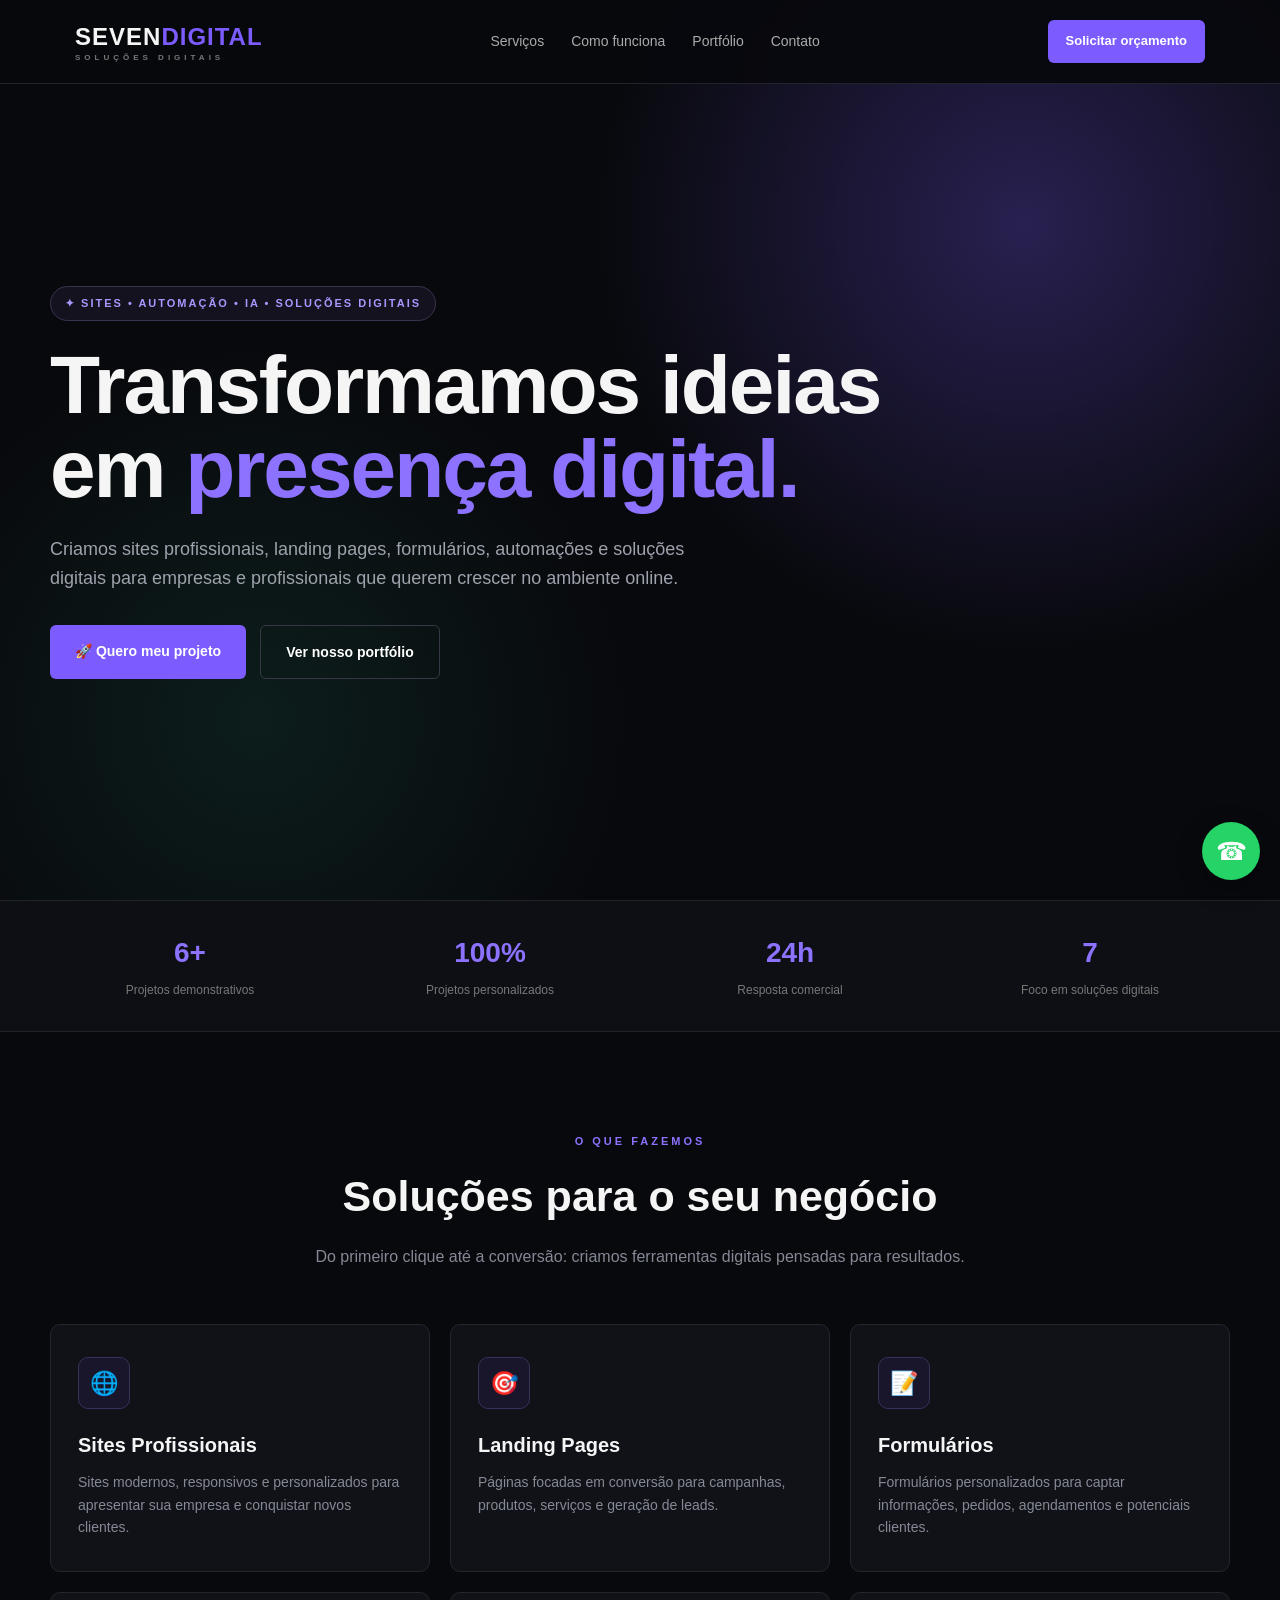
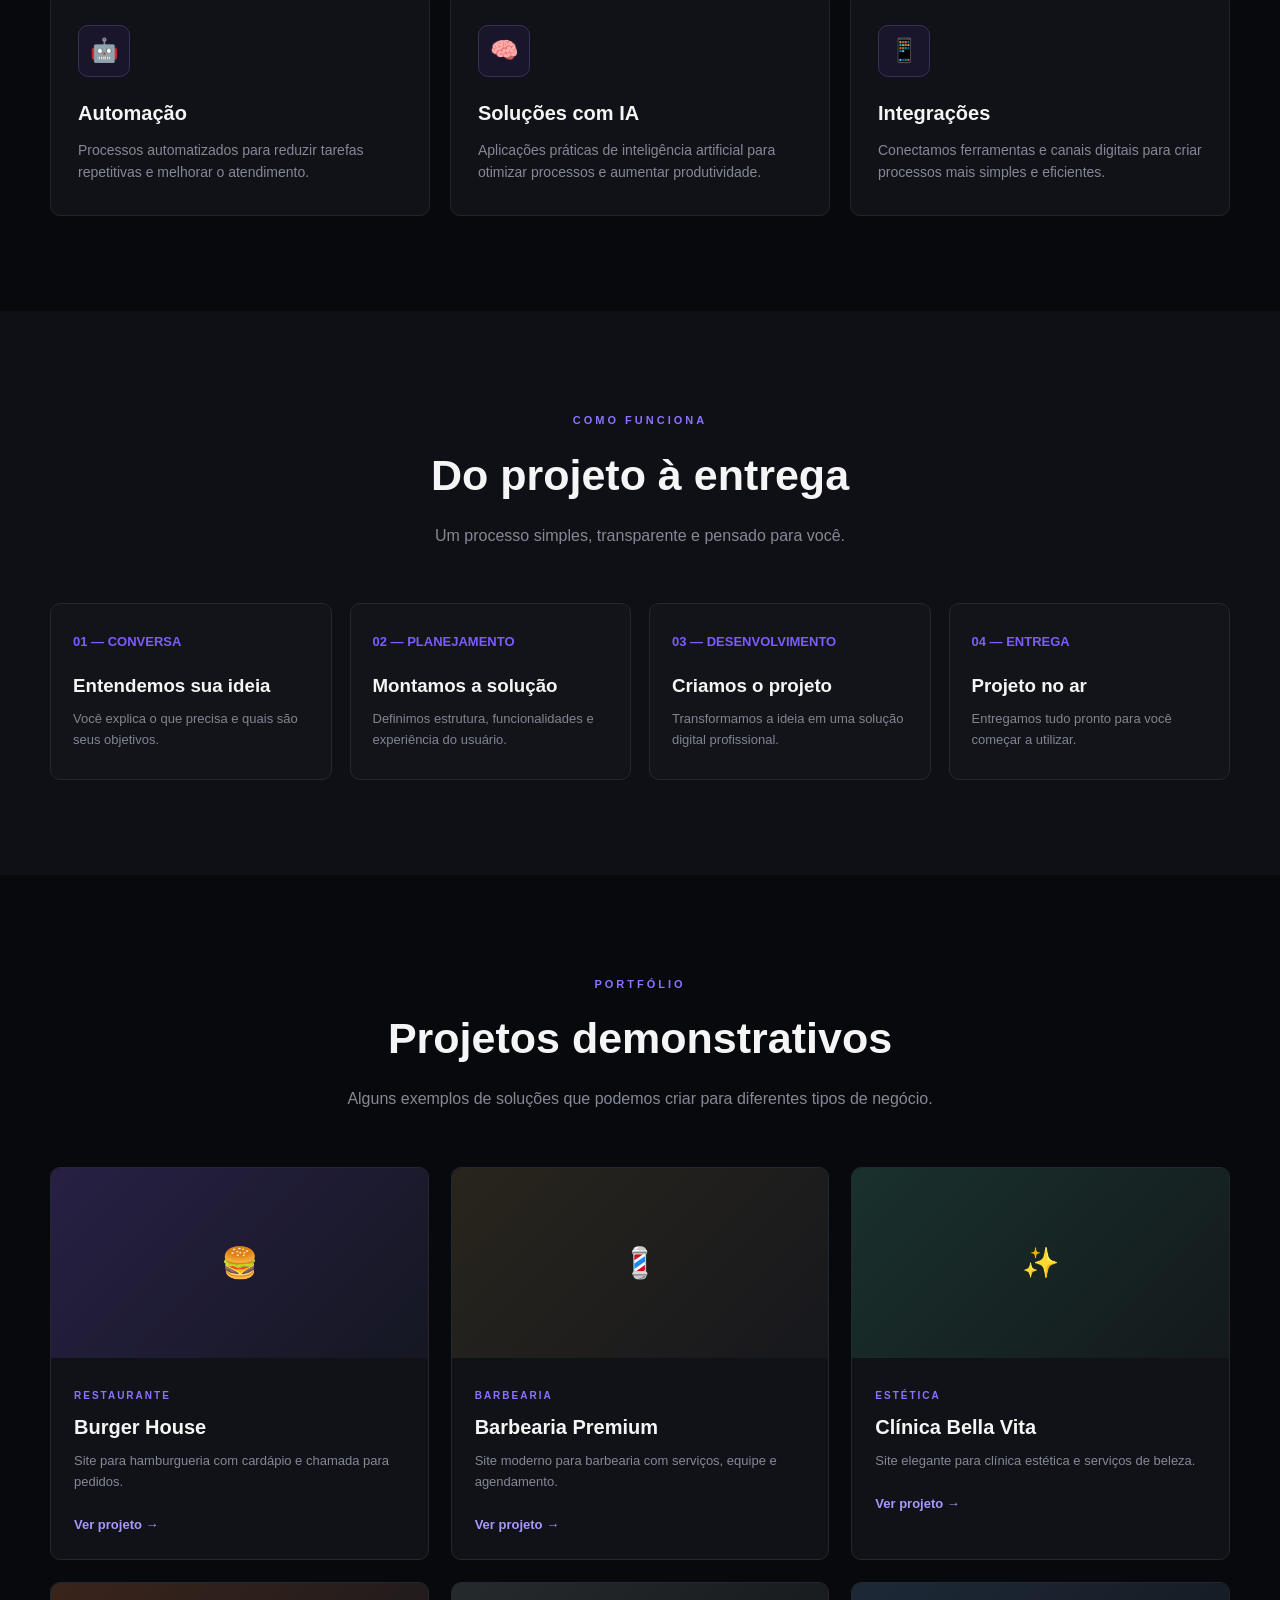
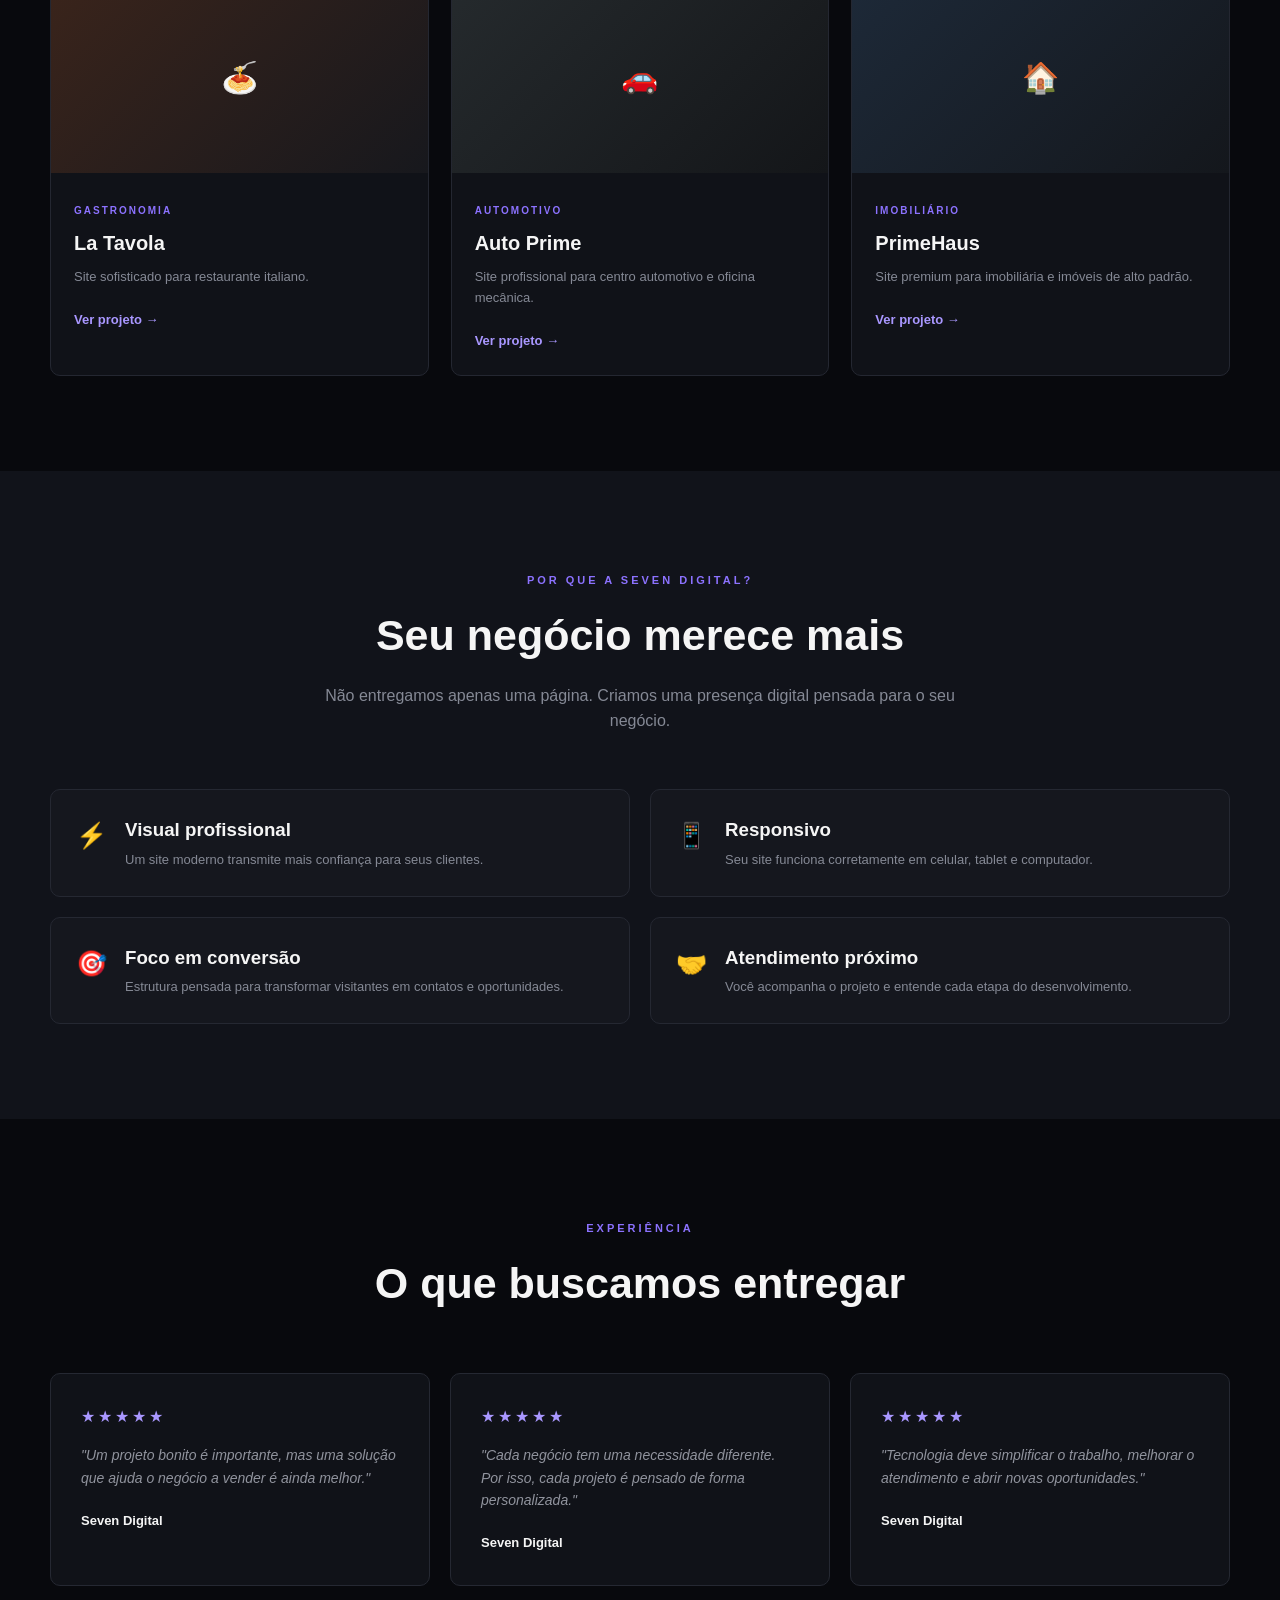
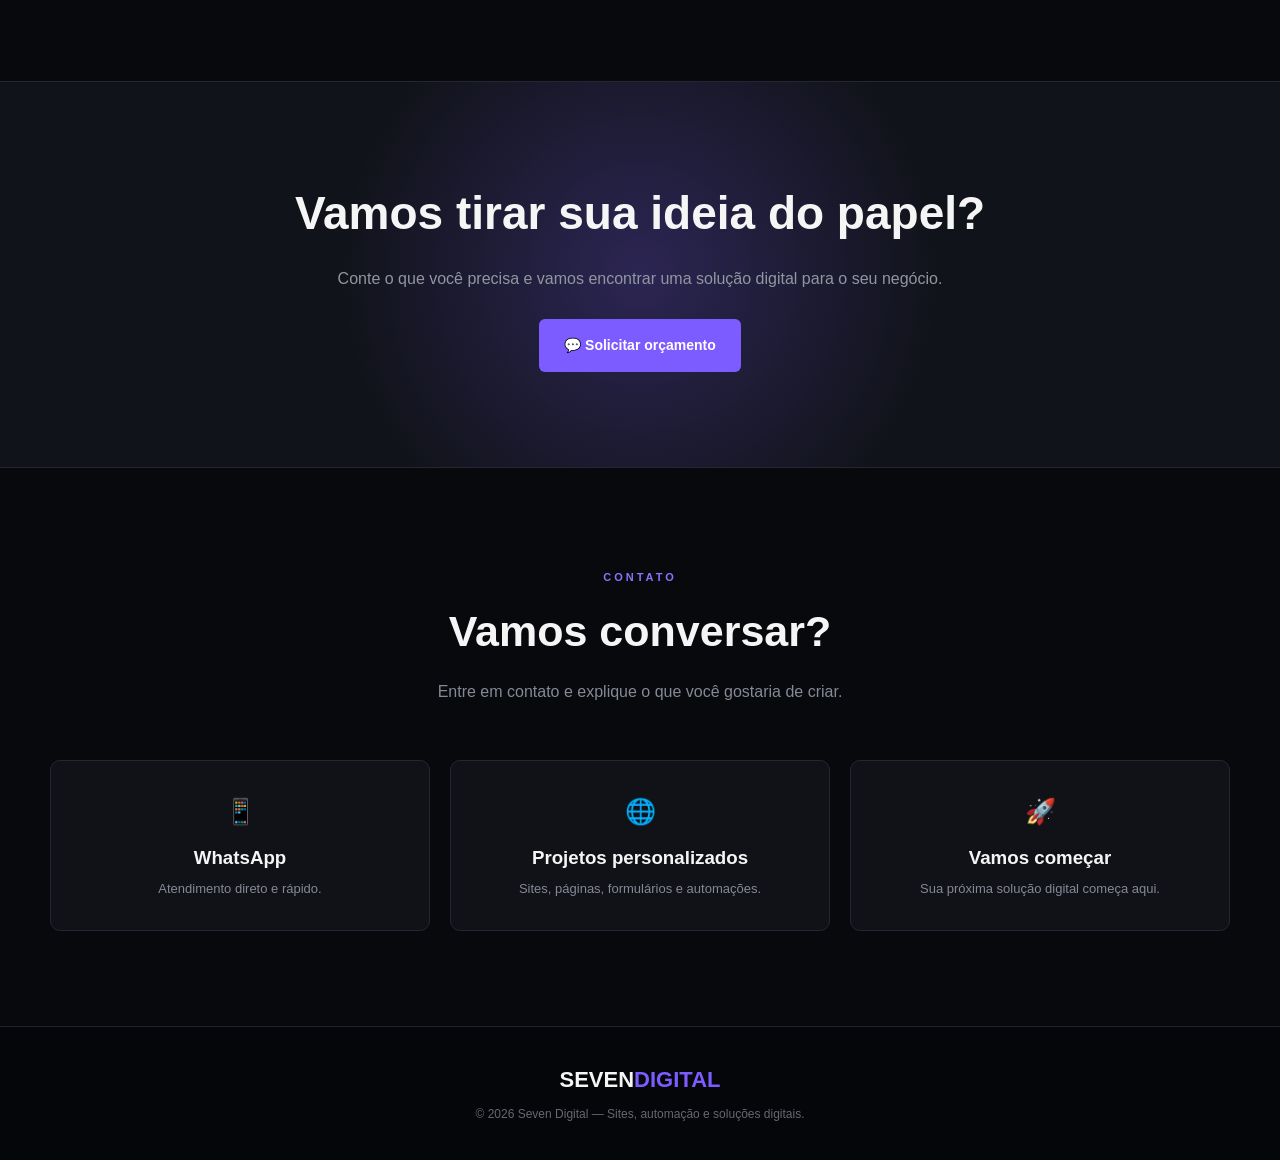
==== index.html @ 4cbbfb7b "Create index.html" ====
<!DOCTYPE html>
<html lang="pt-BR">
<head>
    <meta charset="UTF-8">
    <meta name="viewport" content="width=device-width, initial-scale=1.0">

    <title>Seven Digital | Sites, Automação e Soluções Digitais</title>

    <meta name="description"
          content="Seven Digital — criação de sites, landing pages, automações e soluções digitais para empresas e profissionais.">

    <style>
        * {
            margin: 0;
            padding: 0;
            box-sizing: border-box;
        }

        html {
            scroll-behavior: smooth;
        }

        body {
            font-family: Arial, Helvetica, sans-serif;
            background: #08090d;
            color: #f5f5f5;
            line-height: 1.6;
        }

        a {
            text-decoration: none;
            color: inherit;
        }

        /* HEADER */

        header {
            position: fixed;
            top: 0;
            width: 100%;
            z-index: 1000;
            background: rgba(8, 9, 13, 0.94);
            border-bottom: 1px solid #20232c;
            backdrop-filter: blur(12px);
        }

        .nav {
            max-width: 1180px;
            margin: auto;
            padding: 18px 25px;
            display: flex;
            align-items: center;
            justify-content: space-between;
        }

        .logo {
            font-size: 24px;
            font-weight: 900;
            letter-spacing: 1px;
        }

        .logo span {
            color: #7c5cff;
        }

        .logo small {
            display: block;
            color: #777;
            font-size: 8px;
            letter-spacing: 4px;
            margin-top: -4px;
        }

        nav {
            display: flex;
            gap: 27px;
        }

        nav a {
            color: #aaa;
            font-size: 14px;
            transition: .3s;
        }

        nav a:hover {
            color: #9b83ff;
        }

        .nav-button {
            background: #7c5cff;
            color: white;
            padding: 11px 18px;
            border-radius: 6px;
            font-size: 13px;
            font-weight: bold;
        }

        /* HERO */

        .hero {
            min-height: 100vh;
            padding: 155px 25px 90px;
            display: flex;
            align-items: center;

            background:
                radial-gradient(circle at 80% 25%, rgba(124,92,255,.28), transparent 35%),
                radial-gradient(circle at 20% 80%, rgba(53,211,153,.10), transparent 30%),
                #08090d;
        }

        .hero-content {
            max-width: 1180px;
            width: 100%;
            margin: auto;
        }

        .badge {
            display: inline-block;
            border: 1px solid #39324f;
            background: #15121f;
            color: #a997ff;
            padding: 8px 14px;
            border-radius: 30px;
            font-size: 11px;
            font-weight: bold;
            letter-spacing: 2px;
            margin-bottom: 22px;
        }

        .hero h1 {
            max-width: 850px;
            font-size: clamp(45px, 8vw, 82px);
            line-height: 1.02;
            letter-spacing: -2px;
            margin-bottom: 25px;
        }

        .hero h1 span {
            color: #8c72ff;
        }

        .hero p {
            max-width: 650px;
            color: #9ea2ad;
            font-size: 18px;
            margin-bottom: 32px;
        }

        .buttons {
            display: flex;
            gap: 14px;
            flex-wrap: wrap;
        }

        .btn {
            display: inline-block;
            padding: 15px 25px;
            border-radius: 6px;
            font-size: 14px;
            font-weight: bold;
            transition: .3s;
        }

        .btn-primary {
            background: #7c5cff;
            color: white;
        }

        .btn-primary:hover {
            transform: translateY(-3px);
            box-shadow: 0 12px 30px rgba(124,92,255,.25);
        }

        .btn-secondary {
            border: 1px solid #363945;
            color: white;
        }

        .btn-secondary:hover {
            border-color: #7c5cff;
        }

        /* STATS */

        .stats {
            padding: 30px 25px;
            background: #0d0f14;
            border-top: 1px solid #20232c;
            border-bottom: 1px solid #20232c;
        }

        .stats-grid {
            max-width: 1180px;
            margin: auto;
            display: grid;
            grid-template-columns: repeat(4, 1fr);
            gap: 20px;
        }

        .stat {
            text-align: center;
        }

        .stat strong {
            display: block;
            color: #8c72ff;
            font-size: 28px;
        }

        .stat span {
            color: #777;
            font-size: 12px;
        }

        /* SECTIONS */

        section {
            padding: 95px 25px;
        }

        .container {
            max-width: 1180px;
            margin: auto;
        }

        .section-title {
            text-align: center;
            margin-bottom: 55px;
        }

        .section-title small {
            color: #8c72ff;
            font-size: 11px;
            font-weight: bold;
            letter-spacing: 3px;
        }

        .section-title h2 {
            font-size: 43px;
            margin-top: 9px;
        }

        .section-title p {
            max-width: 650px;
            margin: 13px auto 0;
            color: #858995;
        }

        /* SERVICES */

        .services {
            background: #08090d;
        }

        .service-grid {
            display: grid;
            grid-template-columns: repeat(3, 1fr);
            gap: 20px;
        }

        .service {
            background: #101218;
            border: 1px solid #22252e;
            padding: 32px 27px;
            border-radius: 10px;
            transition: .3s;
        }

        .service:hover {
            transform: translateY(-6px);
            border-color: #51418e;
        }

        .service-icon {
            width: 52px;
            height: 52px;
            border-radius: 10px;
            background: #19152a;
            border: 1px solid #39305d;
            display: flex;
            align-items: center;
            justify-content: center;
            font-size: 23px;
            margin-bottom: 20px;
        }

        .service h3 {
            font-size: 20px;
            margin-bottom: 10px;
        }

        .service p {
            color: #858995;
            font-size: 14px;
        }

        /* PROCESS */

        .process {
            background: #0e1015;
        }

        .process-grid {
            display: grid;
            grid-template-columns: repeat(4, 1fr);
            gap: 18px;
        }

        .process-card {
            position: relative;
            padding: 28px 22px;
            background: #12141a;
            border: 1px solid #252832;
            border-radius: 10px;
        }

        .number {
            color: #7c5cff;
            font-size: 13px;
            font-weight: bold;
            margin-bottom: 18px;
        }

        .process-card h3 {
            margin-bottom: 8px;
        }

        .process-card p {
            color: #818590;
            font-size: 13px;
        }

        /* PORTFOLIO */

        .portfolio {
            background: #08090d;
        }

        .portfolio-grid {
            display: grid;
            grid-template-columns: repeat(3, 1fr);
            gap: 22px;
        }

        .project {
            background: #101218;
            border: 1px solid #242731;
            border-radius: 10px;
            overflow: hidden;
            transition: .3s;
        }

        .project:hover {
            transform: translateY(-6px);
            border-color: #51418e;
        }

        .project-image {
            height: 190px;
            display: flex;
            align-items: center;
            justify-content: center;
            position: relative;
            background: linear-gradient(135deg, #272044, #151722);
        }

        .project:nth-child(2) .project-image {
            background: linear-gradient(135deg, #28251c, #17181d);
        }

        .project:nth-child(3) .project-image {
            background: linear-gradient(135deg, #19312d, #14191c);
        }

        .project:nth-child(4) .project-image {
            background: linear-gradient(135deg, #3a241b, #17181d);
        }

        .project:nth-child(5) .project-image {
            background: linear-gradient(135deg, #252a2d, #141619);
        }

        .project:nth-child(6) .project-image {
            background: linear-gradient(135deg, #1d2938, #14171c);
        }

        .project-image strong {
            font-size: 30px;
            font-weight: 900;
        }

        .project-info {
            padding: 23px;
        }

        .project-info small {
            color: #8c72ff;
            font-size: 10px;
            font-weight: bold;
            letter-spacing: 2px;
        }

        .project-info h3 {
            font-size: 20px;
            margin: 5px 0 8px;
        }

        .project-info p {
            color: #858995;
            font-size: 13px;
            margin-bottom: 18px;
        }

        .project-link {
            color: #a997ff;
            font-size: 13px;
            font-weight: bold;
        }

        /* BENEFITS */

        .benefits {
            background: #11131a;
        }

        .benefit-grid {
            display: grid;
            grid-template-columns: repeat(2, 1fr);
            gap: 20px;
        }

        .benefit {
            display: flex;
            gap: 18px;
            padding: 25px;
            background: #15171e;
            border: 1px solid #252832;
            border-radius: 10px;
        }

        .benefit-icon {
            font-size: 25px;
        }

        .benefit h3 {
            margin-bottom: 5px;
        }

        .benefit p {
            color: #858995;
            font-size: 13px;
        }

        /* TESTIMONIALS */

        .testimonials {
            background: #08090d;
        }

        .testimonial-grid {
            display: grid;
            grid-template-columns: repeat(3, 1fr);
            gap: 20px;
        }

        .testimonial {
            padding: 30px;
            background: #101218;
            border: 1px solid #252832;
            border-radius: 10px;
        }

        .stars {
            color: #a997ff;
            letter-spacing: 3px;
            margin-bottom: 15px;
        }

        .testimonial p {
            color: #90939d;
            font-style: italic;
            font-size: 14px;
            margin-bottom: 18px;
        }

        .testimonial strong {
            font-size: 13px;
        }

        /* CTA */

        .cta {
            text-align: center;
            background:
                radial-gradient(circle at center, rgba(124,92,255,.25), transparent 45%),
                #11131a;
            border-top: 1px solid #242731;
            border-bottom: 1px solid #242731;
        }

        .cta h2 {
            font-size: 46px;
            margin-bottom: 15px;
        }

        .cta p {
            max-width: 650px;
            margin: auto auto 28px;
            color: #9296a1;
        }

        /* CONTACT */

        .contact {
            background: #08090d;
        }

        .contact-grid {
            display: grid;
            grid-template-columns: repeat(3, 1fr);
            gap: 20px;
        }

        .contact-box {
            text-align: center;
            padding: 30px;
            background: #101218;
            border: 1px solid #242731;
            border-radius: 10px;
        }

        .contact-icon {
            font-size: 25px;
            margin-bottom: 12px;
        }

        .contact-box h3 {
            margin-bottom: 7px;
        }

        .contact-box p {
            color: #858995;
            font-size: 13px;
        }

        /* FOOTER */

        footer {
            background: #050609;
            border-top: 1px solid #20232c;
            padding: 35px 20px;
            text-align: center;
        }

        .footer-logo {
            font-size: 22px;
            font-weight: bold;
            margin-bottom: 8px;
        }

        .footer-logo span {
            color: #7c5cff;
        }

        footer p {
            color: #656872;
            font-size: 12px;
        }

        /* WHATSAPP */

        .whatsapp {
            position: fixed;
            right: 20px;
            bottom: 20px;
            z-index: 999;
            width: 58px;
            height: 58px;
            border-radius: 50%;
            background: #25D366;
            color: white;
            display: flex;
            align-items: center;
            justify-content: center;
            font-size: 25px;
            box-shadow: 0 8px 25px rgba(0,0,0,.35);
        }

        /* MOBILE */

        @media (max-width: 800px) {

            nav {
                display: none;
            }

            .nav-button {
                padding: 9px 13px;
            }

            .stats-grid {
                grid-template-columns: 1fr 1fr;
            }

            .service-grid,
            .portfolio-grid,
            .testimonial-grid,
            .contact-grid {
                grid-template-columns: 1fr;
            }

            .process-grid {
                grid-template-columns: 1fr 1fr;
            }

            .benefit-grid {
                grid-template-columns: 1fr;
            }

            .hero {
                padding-top: 135px;
            }

            section {
                padding: 70px 20px;
            }

            .section-title h2,
            .cta h2 {
                font-size: 34px;
            }
        }
    </style>
</head>

<body>

<header>

    <div class="nav">

        <a href="#" class="logo">
            SEVEN<span>DIGITAL</span>
            <small>SOLUÇÕES DIGITAIS</small>
        </a>

        <nav>
            <a href="#servicos">Serviços</a>
            <a href="#processo">Como funciona</a>
            <a href="#portfolio">Portfólio</a>
            <a href="#contato">Contato</a>
        </nav>

        <a
            href="https://wa.me/5500000000000"
            class="nav-button">
            Solicitar orçamento
        </a>

    </div>

</header>


<section class="hero">

    <div class="hero-content">

        <div class="badge">
            ✦ SITES • AUTOMAÇÃO • IA • SOLUÇÕES DIGITAIS
        </div>

        <h1>
            Transformamos ideias em
            <span>presença digital.</span>
        </h1>

        <p>
            Criamos sites profissionais, landing pages, formulários,
            automações e soluções digitais para empresas e profissionais
            que querem crescer no ambiente online.
        </p>

        <div class="buttons">

            <a
                href="https://wa.me/5500000000000"
                class="btn btn-primary">
                🚀 Quero meu projeto
            </a>

            <a
                href="#portfolio"
                class="btn btn-secondary">
                Ver nosso portfólio
            </a>

        </div>

    </div>

</section>


<section class="stats">

    <div class="stats-grid">

        <div class="stat">
            <strong>6+</strong>
            <span>Projetos demonstrativos</span>
        </div>

        <div class="stat">
            <strong>100%</strong>
            <span>Projetos personalizados</span>
        </div>

        <div class="stat">
            <strong>24h</strong>
            <span>Resposta comercial</span>
        </div>

        <div class="stat">
            <strong>7</strong>
            <span>Foco em soluções digitais</span>
        </div>

    </div>

</section>


<section class="services" id="servicos">

    <div class="container">

        <div class="section-title">

            <small>O QUE FAZEMOS</small>

            <h2>Soluções para o seu negócio</h2>

            <p>
                Do primeiro clique até a conversão:
                criamos ferramentas digitais pensadas para resultados.
            </p>

        </div>


        <div class="service-grid">

            <div class="service">

                <div class="service-icon">🌐</div>

                <h3>Sites Profissionais</h3>

                <p>
                    Sites modernos, responsivos e personalizados
                    para apresentar sua empresa e conquistar novos clientes.
                </p>

            </div>


            <div class="service">

                <div class="service-icon">🎯</div>

                <h3>Landing Pages</h3>

                <p>
                    Páginas focadas em conversão para campanhas,
                    produtos, serviços e geração de leads.
                </p>

            </div>


            <div class="service">

                <div class="service-icon">📝</div>

                <h3>Formulários</h3>

                <p>
                    Formulários personalizados para captar informações,
                    pedidos, agendamentos e potenciais clientes.
                </p>

            </div>


            <div class="service">

                <div class="service-icon">🤖</div>

                <h3>Automação</h3>

                <p>
                    Processos automatizados para reduzir tarefas repetitivas
                    e melhorar o atendimento.
                </p>

            </div>


            <div class="service">

                <div class="service-icon">🧠</div>

                <h3>Soluções com IA</h3>

                <p>
                    Aplicações práticas de inteligência artificial
                    para otimizar processos e aumentar produtividade.
                </p>

            </div>


            <div class="service">

                <div class="service-icon">📱</div>

                <h3>Integrações</h3>

                <p>
                    Conectamos ferramentas e canais digitais para
                    criar processos mais simples e eficientes.
                </p>

            </div>

        </div>

    </div>

</section>


<section class="process" id="processo">

    <div class="container">

        <div class="section-title">

            <small>COMO FUNCIONA</small>

            <h2>Do projeto à entrega</h2>

            <p>
                Um processo simples, transparente e pensado para você.
            </p>

        </div>


        <div class="process-grid">

            <div class="process-card">

                <div class="number">01 — CONVERSA</div>

                <h3>Entendemos sua ideia</h3>

                <p>
                    Você explica o que precisa e quais são
                    seus objetivos.
                </p>

            </div>


            <div class="process-card">

                <div class="number">02 — PLANEJAMENTO</div>

                <h3>Montamos a solução</h3>

                <p>
                    Definimos estrutura, funcionalidades e
                    experiência do usuário.
                </p>

            </div>


            <div class="process-card">

                <div class="number">03 — DESENVOLVIMENTO</div>

                <h3>Criamos o projeto</h3>

                <p>
                    Transformamos a ideia em uma solução
                    digital profissional.
                </p>

            </div>


            <div class="process-card">

                <div class="number">04 — ENTREGA</div>

                <h3>Projeto no ar</h3>

                <p>
                    Entregamos tudo pronto para você começar
                    a utilizar.
                </p>

            </div>

        </div>

    </div>

</section>


<section class="portfolio" id="portfolio">

    <div class="container">

        <div class="section-title">

            <small>PORTFÓLIO</small>

            <h2>Projetos demonstrativos</h2>

            <p>
                Alguns exemplos de soluções que podemos criar
                para diferentes tipos de negócio.
            </p>

        </div>


        <div class="portfolio-grid">


            <div class="project">

                <div class="project-image">
                    <strong>🍔</strong>
                </div>

                <div class="project-info">

                    <small>RESTAURANTE</small>

                    <h3>Burger House</h3>

                    <p>
                        Site para hamburgueria com cardápio
                        e chamada para pedidos.
                    </p>

                    <a
                        href="https://tiofejuca07.github.io/burger-house/"
                        class="project-link"
                        target="_blank">
                        Ver projeto →
                    </a>

                </div>

            </div>


            <div class="project">

                <div class="project-image">
                    <strong>💈</strong>
                </div>

                <div class="project-info">

                    <small>BARBEARIA</small>

                    <h3>Barbearia Premium</h3>

                    <p>
                        Site moderno para barbearia com serviços,
                        equipe e agendamento.
                    </p>

                    <a
                        href="https://tiofejuca07.github.io/barbearia-premium/"
                        class="project-link"
                        target="_blank">
                        Ver projeto →
                    </a>

                </div>

            </div>


            <div class="project">

                <div class="project-image">
                    <strong>✨</strong>
                </div>

                <div class="project-info">

                    <small>ESTÉTICA</small>

                    <h3>Clínica Bella Vita</h3>

                    <p>
                        Site elegante para clínica estética
                        e serviços de beleza.
                    </p>

                    <a
                        href="https://tiofejuca07.github.io/clinica-premium/"
                        class="project-link"
                        target="_blank">
                        Ver projeto →
                    </a>

                </div>

            </div>


            <div class="project">

                <div class="project-image">
                    <strong>🍝</strong>
                </div>

                <div class="project-info">

                    <small>GASTRONOMIA</small>

                    <h3>La Tavola</h3>

                    <p>
                        Site sofisticado para restaurante
                        italiano.
                    </p>

                    <a
                        href="https://tiofejuca07.github.io/restaurante-premium/"
                        class="project-link"
                        target="_blank">
                        Ver projeto →
                    </a>

                </div>

            </div>


            <div class="project">

                <div class="project-image">
                    <strong>🚗</strong>
                </div>

                <div class="project-info">

                    <small>AUTOMOTIVO</small>

                    <h3>Auto Prime</h3>

                    <p>
                        Site profissional para centro automotivo
                        e oficina mecânica.
                    </p>

                    <a
                        href="https://tiofejuca07.github.io/auto-prime/"
                        class="project-link"
                        target="_blank">
                        Ver projeto →
                    </a>

                </div>

            </div>


            <div class="project">

                <div class="project-image">
                    <strong>🏠</strong>
                </div>

                <div class="project-info">

                    <small>IMOBILIÁRIO</small>

                    <h3>PrimeHaus</h3>

                    <p>
                        Site premium para imobiliária
                        e imóveis de alto padrão.
                    </p>

                    <a
                        href="https://tiofejuca07.github.io/imobiliaria-premium/"
                        class="project-link"
                        target="_blank">
                        Ver projeto →
                    </a>

                </div>

            </div>


        </div>

    </div>

</section>


<section class="benefits">

    <div class="container">

        <div class="section-title">

            <small>POR QUE A SEVEN DIGITAL?</small>

            <h2>Seu negócio merece mais</h2>

            <p>
                Não entregamos apenas uma página.
                Criamos uma presença digital pensada para o seu negócio.
            </p>

        </div>


        <div class="benefit-grid">


            <div class="benefit">

                <div class="benefit-icon">⚡</div>

                <div>

                    <h3>Visual profissional</h3>

                    <p>
                        Um site moderno transmite mais confiança
                        para seus clientes.
                    </p>

                </div>

            </div>


            <div class="benefit">

                <div class="benefit-icon">📱</div>

                <div>

                    <h3>Responsivo</h3>

                    <p>
                        Seu site funciona corretamente em celular,
                        tablet e computador.
                    </p>

                </div>

            </div>


            <div class="benefit">

                <div class="benefit-icon">🎯</div>

                <div>

                    <h3>Foco em conversão</h3>

                    <p>
                        Estrutura pensada para transformar visitantes
                        em contatos e oportunidades.
                    </p>

                </div>

            </div>


            <div class="benefit">

                <div class="benefit-icon">🤝</div>

                <div>

                    <h3>Atendimento próximo</h3>

                    <p>
                        Você acompanha o projeto e entende
                        cada etapa do desenvolvimento.
                    </p>

                </div>

            </div>


        </div>

    </div>

</section>


<section class="testimonials">

    <div class="container">

        <div class="section-title">

            <small>EXPERIÊNCIA</small>

            <h2>O que buscamos entregar</h2>

        </div>


        <div class="testimonial-grid">


            <div class="testimonial">

                <div class="stars">★★★★★</div>

                <p>
                    "Um projeto bonito é importante, mas uma
                    solução que ajuda o negócio a vender é ainda melhor."
                </p>

                <strong>Seven Digital</strong>

            </div>


            <div class="testimonial">

                <div class="stars">★★★★★</div>

                <p>
                    "Cada negócio tem uma necessidade diferente.
                    Por isso, cada projeto é pensado de forma personalizada."
                </p>

                <strong>Seven Digital</strong>

            </div>


            <div class="testimonial">

                <div class="stars">★★★★★</div>

                <p>
                    "Tecnologia deve simplificar o trabalho,
                    melhorar o atendimento e abrir novas oportunidades."
                </p>

                <strong>Seven Digital</strong>

            </div>


        </div>

    </div>

</section>


<section class="cta">

    <div class="container">

        <h2>
            Vamos tirar sua ideia do papel?
        </h2>

        <p>
            Conte o que você precisa e vamos encontrar
            uma solução digital para o seu negócio.
        </p>

        <a
            href="https://wa.me/5500000000000"
            class="btn btn-primary">
            💬 Solicitar orçamento
        </a>

    </div>

</section>


<section class="contact" id="contato">

    <div class="container">

        <div class="section-title">

            <small>CONTATO</small>

            <h2>Vamos conversar?</h2>

            <p>
                Entre em contato e explique o que você gostaria
                de criar.
            </p>

        </div>


        <div class="contact-grid">


            <div class="contact-box">

                <div class="contact-icon">📱</div>

                <h3>WhatsApp</h3>

                <p>
                    Atendimento direto e rápido.
                </p>

            </div>


            <div class="contact-box">

                <div class="contact-icon">🌐</div>

                <h3>Projetos personalizados</h3>

                <p>
                    Sites, páginas, formulários e automações.
                </p>

            </div>


            <div class="contact-box">

                <div class="contact-icon">🚀</div>

                <h3>Vamos começar</h3>

                <p>
                    Sua próxima solução digital começa aqui.
                </p>

            </div>


        </div>

    </div>

</section>


<footer>

    <div class="footer-logo">
        SEVEN<span>DIGITAL</span>
    </div>

    <p>
        © 2026 Seven Digital — Sites, automação e soluções digitais.
    </p>

</footer>


<a
    href="https://wa.me/5511914425820"
    class="whatsapp"
    aria-label="Falar no WhatsApp">
    ☎
</a>


</body>
  </html>
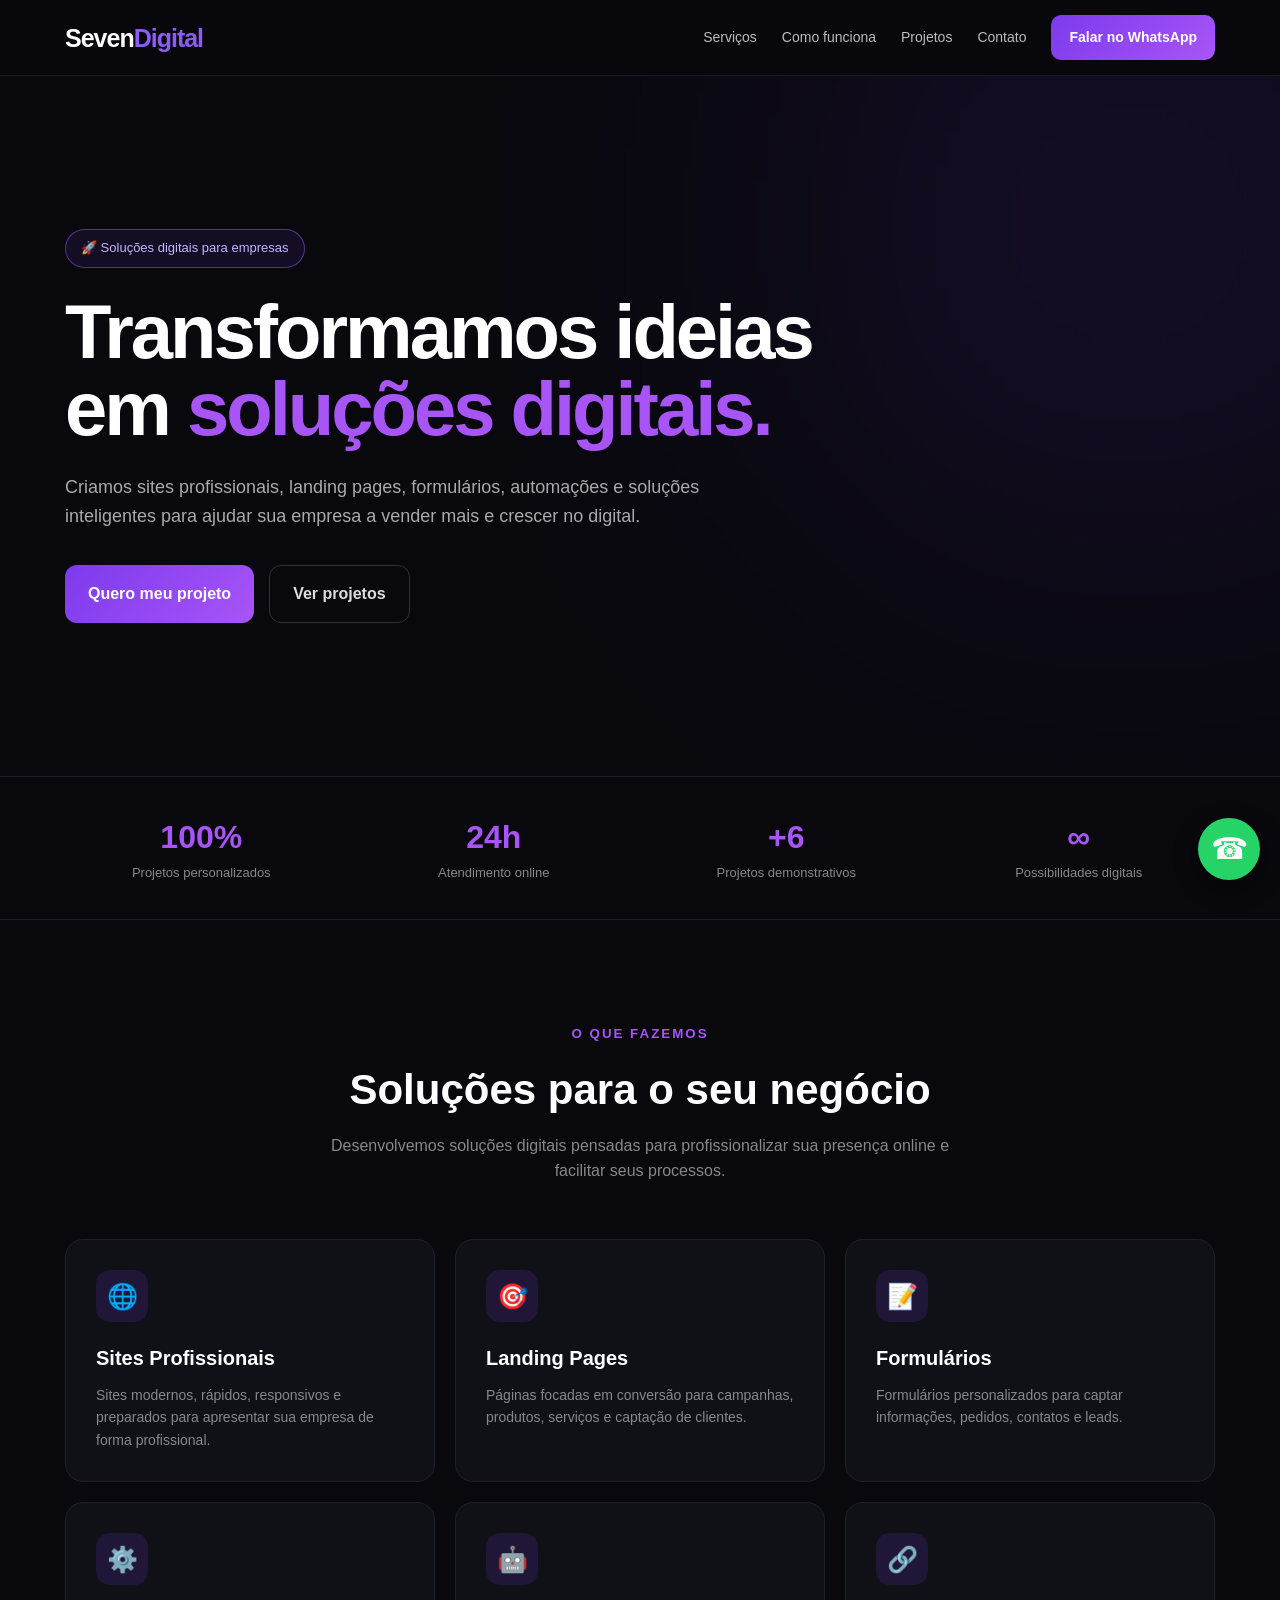
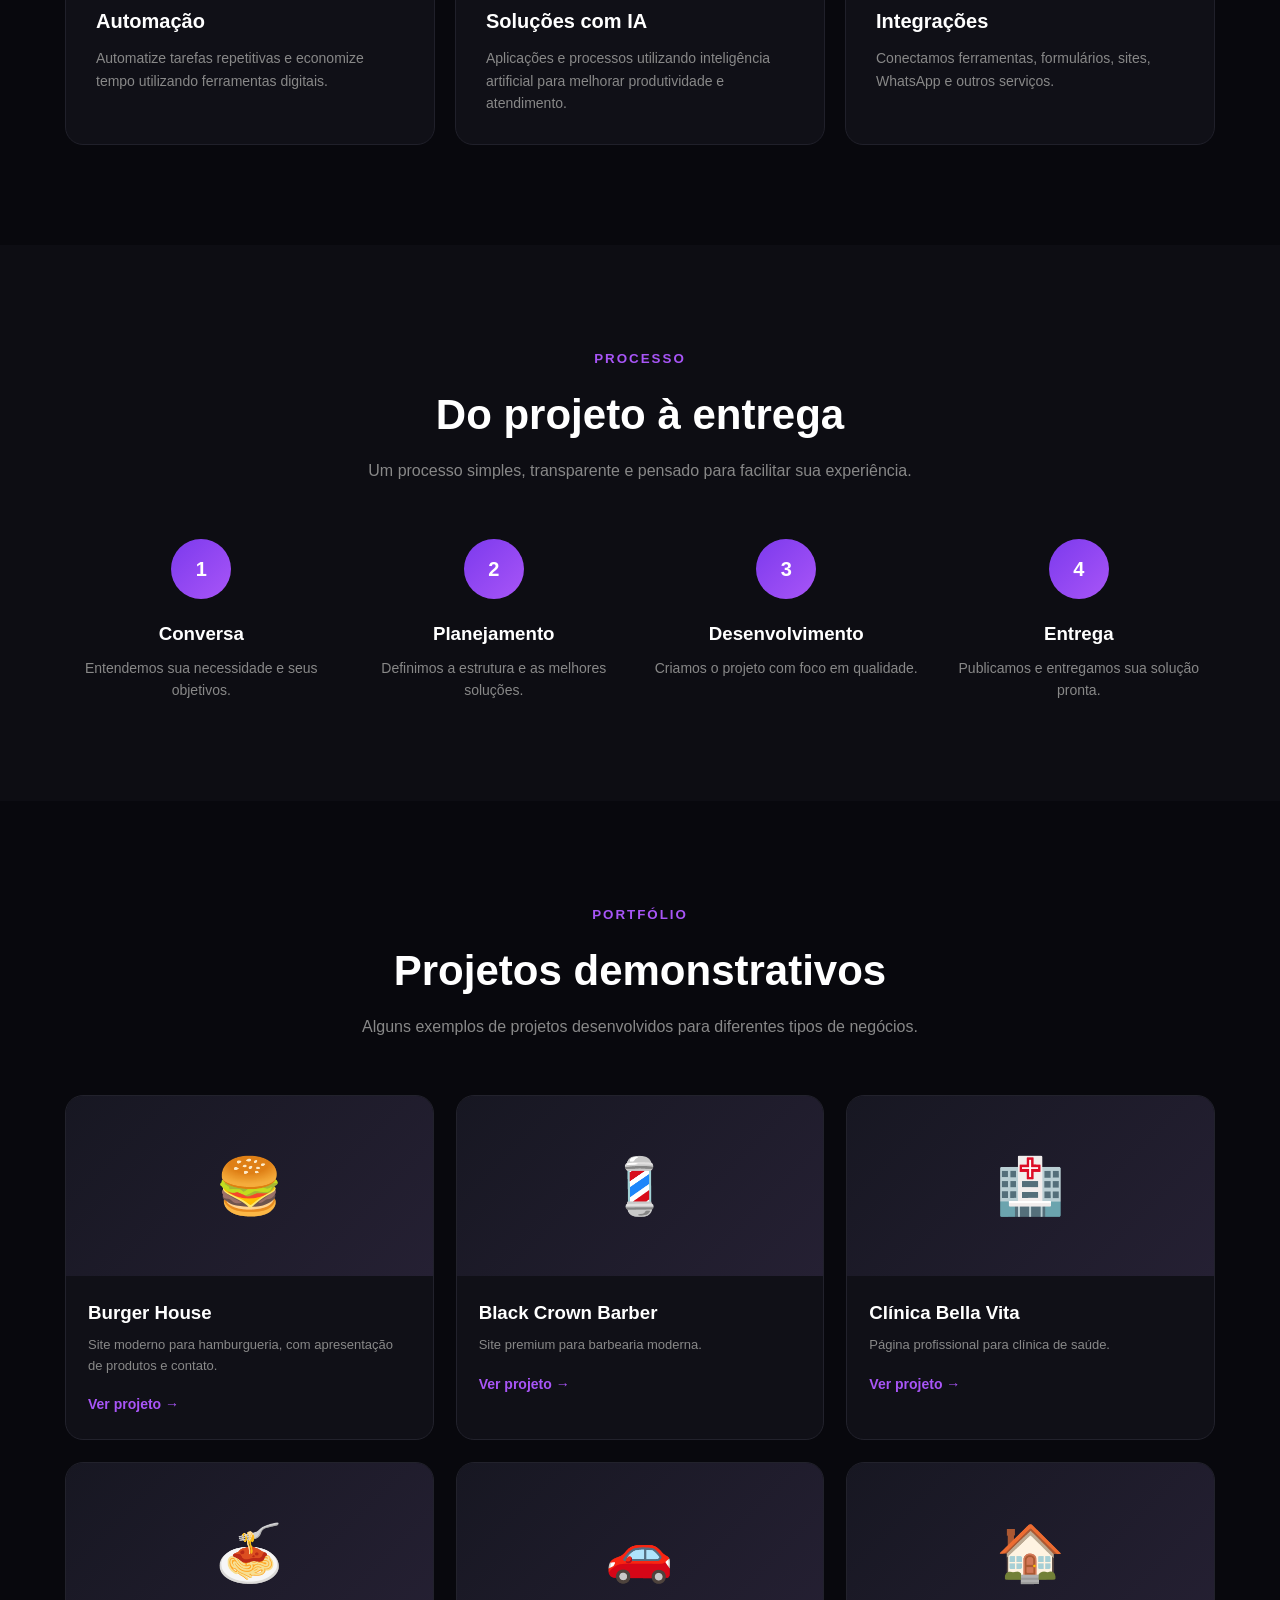
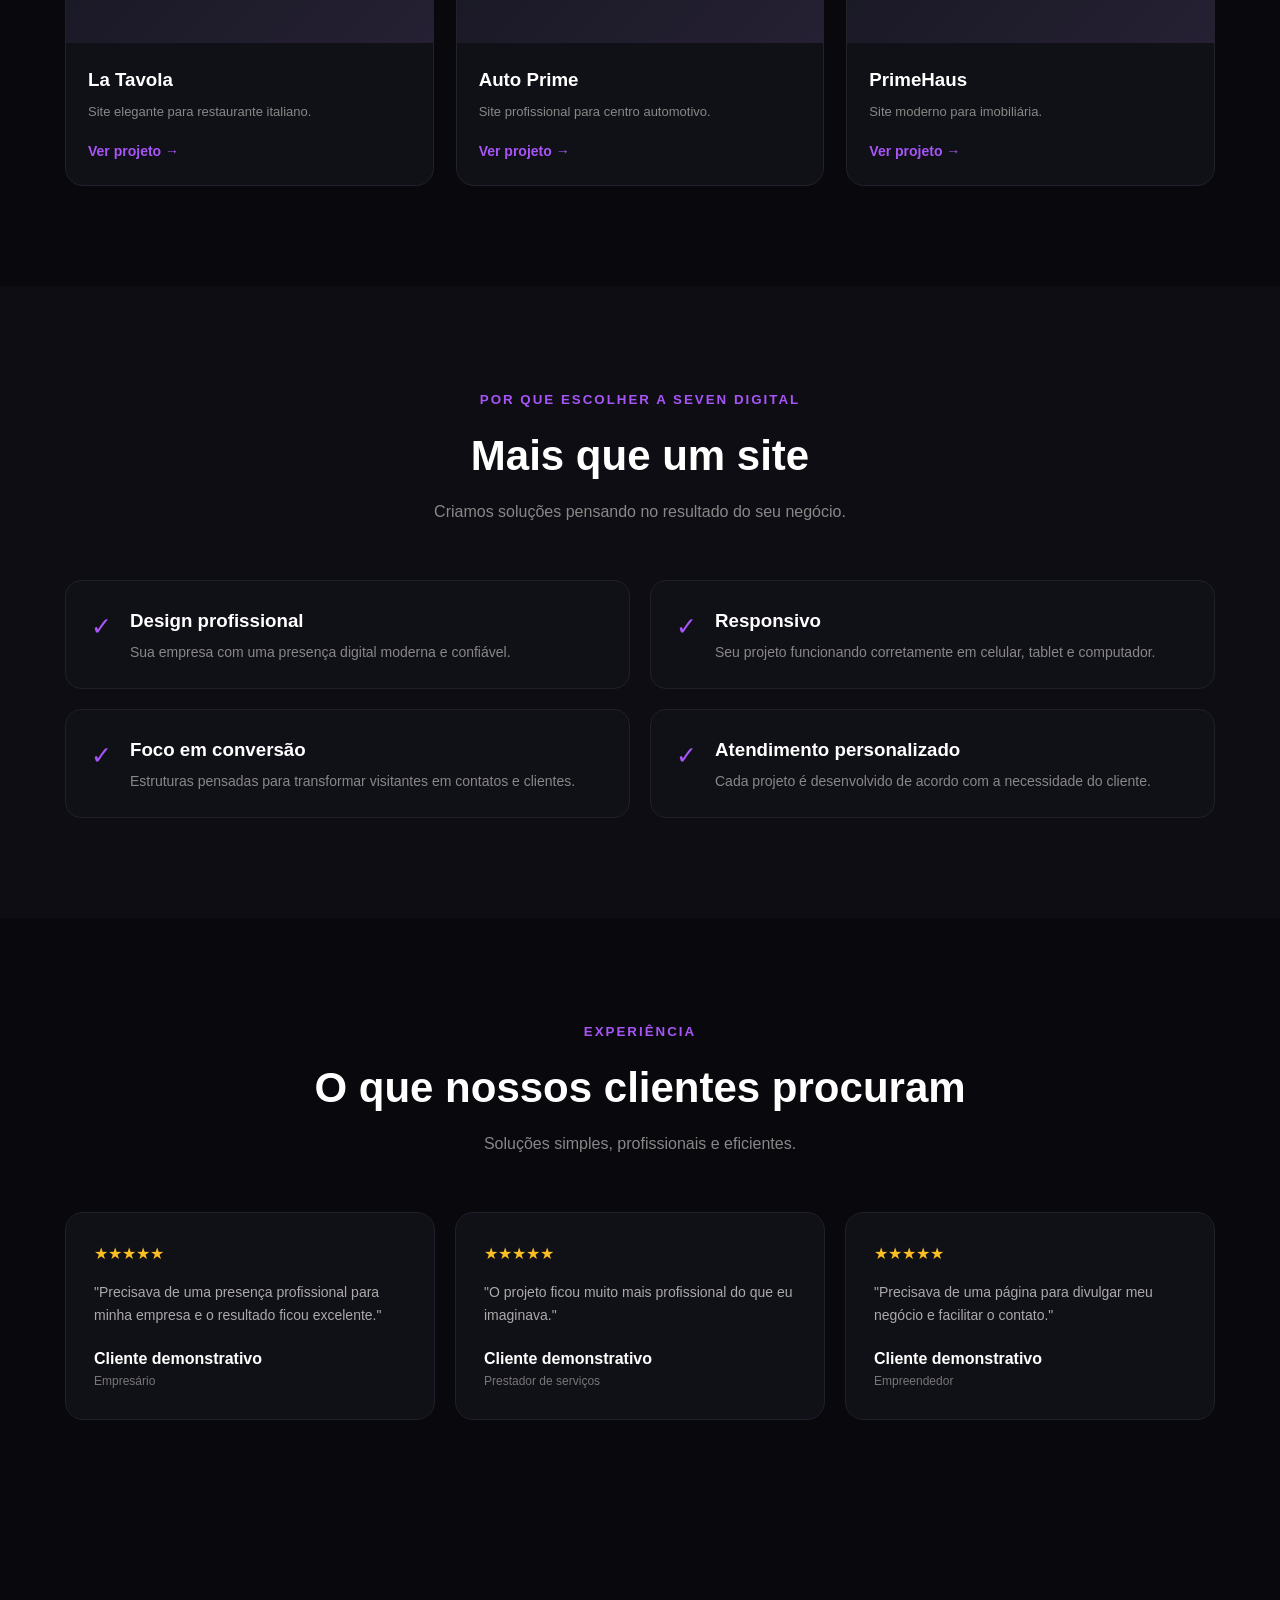
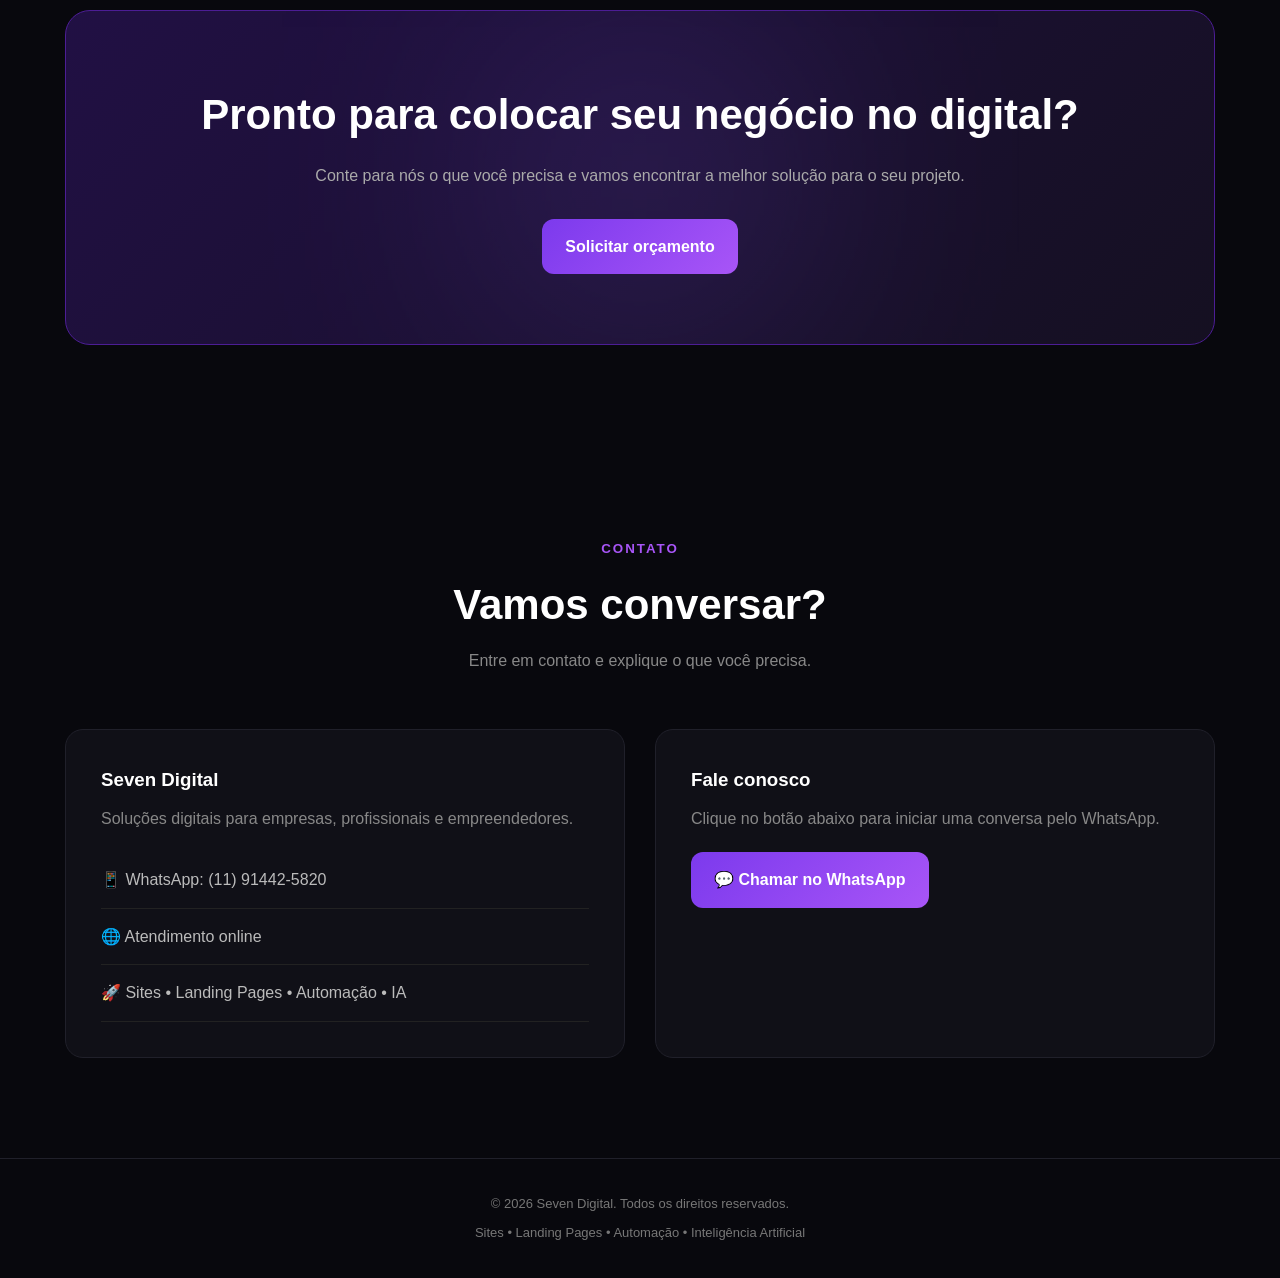
==== commit f78fd475: "Update index.html" ====
--- a/index.html
+++ b/index.html
@@ -6,8 +6,7 @@
 
     <title>Seven Digital | Sites, Automação e Soluções Digitais</title>
 
-    <meta name="description"
-          content="Seven Digital — criação de sites, landing pages, automações e soluções digitais para empresas e profissionais.">
+    <meta name="description" content="Seven Digital - Criamos sites profissionais, landing pages, formulários, automações e soluções digitais para empresas.">
 
     <style>
         * {
@@ -22,8 +21,8 @@
 
         body {
             font-family: Arial, Helvetica, sans-serif;
-            background: #08090d;
-            color: #f5f5f5;
+            background: #08080d;
+            color: #fff;
             line-height: 1.6;
         }
 
@@ -32,196 +31,187 @@
             color: inherit;
         }
 
+        .container {
+            width: 90%;
+            max-width: 1150px;
+            margin: auto;
+        }
+
         /* HEADER */
 
         header {
-            position: fixed;
+            position: sticky;
             top: 0;
-            width: 100%;
             z-index: 1000;
-            background: rgba(8, 9, 13, 0.94);
-            border-bottom: 1px solid #20232c;
+            background: rgba(8, 8, 13, 0.94);
             backdrop-filter: blur(12px);
+            border-bottom: 1px solid rgba(255,255,255,0.08);
         }
 
         .nav {
-            max-width: 1180px;
-            margin: auto;
-            padding: 18px 25px;
+            min-height: 75px;
             display: flex;
             align-items: center;
             justify-content: space-between;
+            gap: 20px;
         }
 
         .logo {
-            font-size: 24px;
-            font-weight: 900;
-            letter-spacing: 1px;
+            font-size: 25px;
+            font-weight: 800;
+            letter-spacing: -1px;
         }
 
         .logo span {
-            color: #7c5cff;
-        }
-
-        .logo small {
-            display: block;
-            color: #777;
-            font-size: 8px;
-            letter-spacing: 4px;
-            margin-top: -4px;
+            color: #8b5cf6;
         }
 
         nav {
             display: flex;
-            gap: 27px;
+            gap: 25px;
+            align-items: center;
         }
 
         nav a {
-            color: #aaa;
+            color: #bbb;
             font-size: 14px;
-            transition: .3s;
+            transition: 0.3s;
         }
 
         nav a:hover {
-            color: #9b83ff;
+            color: #fff;
         }
 
         .nav-button {
-            background: #7c5cff;
-            color: white;
+            background: linear-gradient(135deg, #7c3aed, #a855f7);
             padding: 11px 18px;
-            border-radius: 6px;
-            font-size: 13px;
+            border-radius: 10px;
+            color: #fff;
             font-weight: bold;
         }
 
         /* HERO */
 
         .hero {
-            min-height: 100vh;
-            padding: 155px 25px 90px;
+            min-height: 700px;
             display: flex;
             align-items: center;
-
-            background:
-                radial-gradient(circle at 80% 25%, rgba(124,92,255,.28), transparent 35%),
-                radial-gradient(circle at 20% 80%, rgba(53,211,153,.10), transparent 30%),
-                #08090d;
+            position: relative;
+            overflow: hidden;
+        }
+
+        .hero::before {
+            content: "";
+            position: absolute;
+            width: 500px;
+            height: 500px;
+            background: #7c3aed;
+            filter: blur(180px);
+            opacity: 0.18;
+            top: -100px;
+            right: -100px;
         }
 
         .hero-content {
-            max-width: 1180px;
-            width: 100%;
-            margin: auto;
+            max-width: 780px;
+            position: relative;
+            z-index: 2;
         }
 
         .badge {
             display: inline-block;
-            border: 1px solid #39324f;
-            background: #15121f;
-            color: #a997ff;
-            padding: 8px 14px;
-            border-radius: 30px;
-            font-size: 11px;
-            font-weight: bold;
-            letter-spacing: 2px;
-            margin-bottom: 22px;
-        }
-
-        .hero h1 {
-            max-width: 850px;
-            font-size: clamp(45px, 8vw, 82px);
+            padding: 8px 15px;
+            border: 1px solid rgba(139,92,246,0.5);
+            background: rgba(124,58,237,0.1);
+            color: #c4b5fd;
+            border-radius: 50px;
+            font-size: 13px;
+            margin-bottom: 25px;
+        }
+
+        h1 {
+            font-size: clamp(42px, 7vw, 76px);
             line-height: 1.02;
-            letter-spacing: -2px;
+            letter-spacing: -3px;
             margin-bottom: 25px;
         }
 
-        .hero h1 span {
-            color: #8c72ff;
+        h1 span {
+            color: #a855f7;
         }
 
         .hero p {
             max-width: 650px;
-            color: #9ea2ad;
+            color: #aaa;
             font-size: 18px;
-            margin-bottom: 32px;
+            margin-bottom: 35px;
         }
 
         .buttons {
             display: flex;
-            gap: 14px;
             flex-wrap: wrap;
+            gap: 15px;
         }
 
         .btn {
-            display: inline-block;
-            padding: 15px 25px;
-            border-radius: 6px;
-            font-size: 14px;
+            display: inline-flex;
+            align-items: center;
+            justify-content: center;
+            padding: 15px 23px;
+            border-radius: 12px;
             font-weight: bold;
-            transition: .3s;
+            transition: 0.3s;
+            cursor: pointer;
         }
 
         .btn-primary {
-            background: #7c5cff;
+            background: linear-gradient(135deg, #7c3aed, #a855f7);
             color: white;
         }
 
         .btn-primary:hover {
             transform: translateY(-3px);
-            box-shadow: 0 12px 30px rgba(124,92,255,.25);
+            box-shadow: 0 12px 30px rgba(124,58,237,0.3);
         }
 
         .btn-secondary {
-            border: 1px solid #363945;
-            color: white;
+            border: 1px solid #333;
+            color: #ddd;
         }
 
         .btn-secondary:hover {
-            border-color: #7c5cff;
+            border-color: #8b5cf6;
         }
 
         /* STATS */
 
         .stats {
-            padding: 30px 25px;
-            background: #0d0f14;
-            border-top: 1px solid #20232c;
-            border-bottom: 1px solid #20232c;
+            padding: 35px 0;
+            border-top: 1px solid #1d1d25;
+            border-bottom: 1px solid #1d1d25;
         }
 
         .stats-grid {
-            max-width: 1180px;
-            margin: auto;
             display: grid;
-            grid-template-columns: repeat(4, 1fr);
+            grid-template-columns: repeat(4,1fr);
             gap: 20px;
-        }
-
-        .stat {
             text-align: center;
         }
 
-        .stat strong {
-            display: block;
-            color: #8c72ff;
-            font-size: 28px;
-        }
-
-        .stat span {
-            color: #777;
-            font-size: 12px;
+        .stat h3 {
+            font-size: 32px;
+            color: #a855f7;
+        }
+
+        .stat p {
+            color: #888;
+            font-size: 13px;
         }
 
         /* SECTIONS */
 
         section {
-            padding: 95px 25px;
-        }
-
-        .container {
-            max-width: 1180px;
-            margin: auto;
+            padding: 100px 0;
         }
 
         .section-title {
@@ -230,216 +220,177 @@
         }
 
         .section-title small {
-            color: #8c72ff;
-            font-size: 11px;
+            color: #a855f7;
+            text-transform: uppercase;
+            letter-spacing: 2px;
             font-weight: bold;
-            letter-spacing: 3px;
         }
 
         .section-title h2 {
-            font-size: 43px;
-            margin-top: 9px;
+            font-size: 42px;
+            margin: 10px 0;
         }
 
         .section-title p {
+            color: #888;
             max-width: 650px;
-            margin: 13px auto 0;
-            color: #858995;
+            margin: auto;
         }
 
         /* SERVICES */
 
-        .services {
-            background: #08090d;
-        }
-
-        .service-grid {
+        .services-grid {
             display: grid;
-            grid-template-columns: repeat(3, 1fr);
+            grid-template-columns: repeat(3,1fr);
             gap: 20px;
         }
 
-        .service {
-            background: #101218;
-            border: 1px solid #22252e;
-            padding: 32px 27px;
-            border-radius: 10px;
-            transition: .3s;
-        }
-
-        .service:hover {
-            transform: translateY(-6px);
-            border-color: #51418e;
-        }
-
-        .service-icon {
+        .card {
+            background: #101017;
+            border: 1px solid #20202a;
+            padding: 30px;
+            border-radius: 18px;
+            transition: 0.3s;
+        }
+
+        .card:hover {
+            transform: translateY(-5px);
+            border-color: #6d28d9;
+        }
+
+        .icon {
             width: 52px;
             height: 52px;
-            border-radius: 10px;
-            background: #19152a;
-            border: 1px solid #39305d;
             display: flex;
             align-items: center;
             justify-content: center;
-            font-size: 23px;
+            background: rgba(124,58,237,0.15);
+            border-radius: 14px;
+            font-size: 25px;
             margin-bottom: 20px;
         }
 
-        .service h3 {
+        .card h3 {
+            margin-bottom: 10px;
             font-size: 20px;
-            margin-bottom: 10px;
-        }
-
-        .service p {
-            color: #858995;
+        }
+
+        .card p {
+            color: #888;
             font-size: 14px;
         }
 
         /* PROCESS */
 
         .process {
-            background: #0e1015;
+            background: #0d0d13;
         }
 
         .process-grid {
             display: grid;
-            grid-template-columns: repeat(4, 1fr);
-            gap: 18px;
-        }
-
-        .process-card {
-            position: relative;
-            padding: 28px 22px;
-            background: #12141a;
-            border: 1px solid #252832;
-            border-radius: 10px;
-        }
-
-        .number {
-            color: #7c5cff;
-            font-size: 13px;
-            font-weight: bold;
-            margin-bottom: 18px;
-        }
-
-        .process-card h3 {
-            margin-bottom: 8px;
-        }
-
-        .process-card p {
-            color: #818590;
-            font-size: 13px;
-        }
-
-        /* PORTFOLIO */
-
-        .portfolio {
-            background: #08090d;
-        }
-
-        .portfolio-grid {
-            display: grid;
-            grid-template-columns: repeat(3, 1fr);
-            gap: 22px;
-        }
-
-        .project {
-            background: #101218;
-            border: 1px solid #242731;
-            border-radius: 10px;
-            overflow: hidden;
-            transition: .3s;
-        }
-
-        .project:hover {
-            transform: translateY(-6px);
-            border-color: #51418e;
-        }
-
-        .project-image {
-            height: 190px;
+            grid-template-columns: repeat(4,1fr);
+            gap: 20px;
+        }
+
+        .step {
+            text-align: center;
+        }
+
+        .step-number {
+            width: 60px;
+            height: 60px;
+            margin: 0 auto 20px;
+            border-radius: 50%;
+            background: linear-gradient(135deg,#7c3aed,#a855f7);
             display: flex;
             align-items: center;
             justify-content: center;
-            position: relative;
-            background: linear-gradient(135deg, #272044, #151722);
-        }
-
-        .project:nth-child(2) .project-image {
-            background: linear-gradient(135deg, #28251c, #17181d);
-        }
-
-        .project:nth-child(3) .project-image {
-            background: linear-gradient(135deg, #19312d, #14191c);
-        }
-
-        .project:nth-child(4) .project-image {
-            background: linear-gradient(135deg, #3a241b, #17181d);
-        }
-
-        .project:nth-child(5) .project-image {
-            background: linear-gradient(135deg, #252a2d, #141619);
-        }
-
-        .project:nth-child(6) .project-image {
-            background: linear-gradient(135deg, #1d2938, #14171c);
-        }
-
-        .project-image strong {
-            font-size: 30px;
-            font-weight: 900;
+            font-weight: bold;
+            font-size: 20px;
+        }
+
+        .step h3 {
+            margin-bottom: 8px;
+        }
+
+        .step p {
+            color: #888;
+            font-size: 14px;
+        }
+
+        /* PORTFOLIO */
+
+        .portfolio-grid {
+            display: grid;
+            grid-template-columns: repeat(3,1fr);
+            gap: 22px;
+        }
+
+        .project {
+            background: #101017;
+            border: 1px solid #22222c;
+            border-radius: 18px;
+            overflow: hidden;
+            transition: 0.3s;
+        }
+
+        .project:hover {
+            transform: translateY(-5px);
+            border-color: #7c3aed;
+        }
+
+        .project-image {
+            height: 180px;
+            background: linear-gradient(135deg,#171722,#252033);
+            display: flex;
+            align-items: center;
+            justify-content: center;
+            font-size: 55px;
         }
 
         .project-info {
-            padding: 23px;
-        }
-
-        .project-info small {
-            color: #8c72ff;
-            font-size: 10px;
+            padding: 22px;
+        }
+
+        .project-info h3 {
+            margin-bottom: 7px;
+        }
+
+        .project-info p {
+            color: #888;
+            font-size: 13px;
+            margin-bottom: 15px;
+        }
+
+        .project-link {
+            color: #a855f7;
             font-weight: bold;
-            letter-spacing: 2px;
-        }
-
-        .project-info h3 {
-            font-size: 20px;
-            margin: 5px 0 8px;
-        }
-
-        .project-info p {
-            color: #858995;
-            font-size: 13px;
-            margin-bottom: 18px;
-        }
-
-        .project-link {
-            color: #a997ff;
-            font-size: 13px;
-            font-weight: bold;
+            font-size: 14px;
         }
 
         /* BENEFITS */
 
         .benefits {
-            background: #11131a;
-        }
-
-        .benefit-grid {
+            background: #0d0d13;
+        }
+
+        .benefits-grid {
             display: grid;
-            grid-template-columns: repeat(2, 1fr);
+            grid-template-columns: repeat(2,1fr);
             gap: 20px;
         }
 
         .benefit {
             display: flex;
             gap: 18px;
+            background: #101017;
+            border: 1px solid #20202a;
             padding: 25px;
-            background: #15171e;
-            border: 1px solid #252832;
-            border-radius: 10px;
-        }
-
-        .benefit-icon {
+            border-radius: 16px;
+        }
+
+        .check {
+            color: #a855f7;
             font-size: 25px;
         }
 
@@ -448,124 +399,129 @@
         }
 
         .benefit p {
-            color: #858995;
-            font-size: 13px;
+            color: #888;
+            font-size: 14px;
         }
 
         /* TESTIMONIALS */
 
         .testimonials {
-            background: #08090d;
-        }
-
-        .testimonial-grid {
             display: grid;
-            grid-template-columns: repeat(3, 1fr);
+            grid-template-columns: repeat(3,1fr);
             gap: 20px;
         }
 
         .testimonial {
-            padding: 30px;
-            background: #101218;
-            border: 1px solid #252832;
-            border-radius: 10px;
+            background: #101017;
+            border: 1px solid #20202a;
+            padding: 28px;
+            border-radius: 18px;
         }
 
         .stars {
-            color: #a997ff;
-            letter-spacing: 3px;
+            color: #fbbf24;
             margin-bottom: 15px;
         }
 
         .testimonial p {
-            color: #90939d;
-            font-style: italic;
+            color: #aaa;
             font-size: 14px;
-            margin-bottom: 18px;
-        }
-
-        .testimonial strong {
-            font-size: 13px;
+            margin-bottom: 20px;
+        }
+
+        .person {
+            font-weight: bold;
+        }
+
+        .person span {
+            display: block;
+            color: #777;
+            font-size: 12px;
+            font-weight: normal;
         }
 
         /* CTA */
 
         .cta {
+            padding: 90px 0;
+        }
+
+        .cta-box {
+            background: linear-gradient(135deg,#211044,#151021);
+            border: 1px solid #4c1d95;
+            border-radius: 25px;
+            padding: 70px 30px;
             text-align: center;
-            background:
-                radial-gradient(circle at center, rgba(124,92,255,.25), transparent 45%),
-                #11131a;
-            border-top: 1px solid #242731;
-            border-bottom: 1px solid #242731;
-        }
-
-        .cta h2 {
-            font-size: 46px;
+            position: relative;
+            overflow: hidden;
+        }
+
+        .cta-box::before {
+            content: "";
+            position: absolute;
+            width: 300px;
+            height: 300px;
+            background: #8b5cf6;
+            filter: blur(130px);
+            opacity: 0.18;
+            left: 50%;
+            top: 50%;
+            transform: translate(-50%,-50%);
+        }
+
+        .cta-box > * {
+            position: relative;
+            z-index: 2;
+        }
+
+        .cta-box h2 {
+            font-size: 42px;
             margin-bottom: 15px;
         }
 
-        .cta p {
-            max-width: 650px;
-            margin: auto auto 28px;
-            color: #9296a1;
+        .cta-box p {
+            color: #aaa;
+            margin-bottom: 30px;
         }
 
         /* CONTACT */
-
-        .contact {
-            background: #08090d;
-        }
 
         .contact-grid {
             display: grid;
-            grid-template-columns: repeat(3, 1fr);
-            gap: 20px;
+            grid-template-columns: 1fr 1fr;
+            gap: 30px;
         }
 
         .contact-box {
+            background: #101017;
+            border: 1px solid #20202a;
+            padding: 35px;
+            border-radius: 18px;
+        }
+
+        .contact-box h3 {
+            margin-bottom: 12px;
+        }
+
+        .contact-box p {
+            color: #888;
+            margin-bottom: 20px;
+        }
+
+        .contact-item {
+            padding: 15px 0;
+            border-bottom: 1px solid #222;
+            color: #bbb;
+        }
+
+        /* FOOTER */
+
+        footer {
+            border-top: 1px solid #20202a;
+            padding: 35px 0;
+            color: #777;
             text-align: center;
-            padding: 30px;
-            background: #101218;
-            border: 1px solid #242731;
-            border-radius: 10px;
-        }
-
-        .contact-icon {
-            font-size: 25px;
-            margin-bottom: 12px;
-        }
-
-        .contact-box h3 {
-            margin-bottom: 7px;
-        }
-
-        .contact-box p {
-            color: #858995;
             font-size: 13px;
-        }
-
-        /* FOOTER */
-
-        footer {
-            background: #050609;
-            border-top: 1px solid #20232c;
-            padding: 35px 20px;
-            text-align: center;
-        }
-
-        .footer-logo {
-            font-size: 22px;
-            font-weight: bold;
-            margin-bottom: 8px;
-        }
-
-        .footer-logo span {
-            color: #7c5cff;
-        }
-
-        footer p {
-            color: #656872;
-            font-size: 12px;
         }
 
         /* WHATSAPP */
@@ -574,61 +530,87 @@
             position: fixed;
             right: 20px;
             bottom: 20px;
-            z-index: 999;
-            width: 58px;
-            height: 58px;
+            width: 62px;
+            height: 62px;
             border-radius: 50%;
             background: #25D366;
             color: white;
             display: flex;
             align-items: center;
             justify-content: center;
-            font-size: 25px;
-            box-shadow: 0 8px 25px rgba(0,0,0,.35);
+            font-size: 30px;
+            z-index: 999;
+            box-shadow: 0 8px 25px rgba(0,0,0,0.4);
+            transition: 0.3s;
+        }
+
+        .whatsapp:hover {
+            transform: scale(1.1);
         }
 
         /* MOBILE */
 
-        @media (max-width: 800px) {
+        @media (max-width: 850px) {
 
             nav {
                 display: none;
             }
 
-            .nav-button {
-                padding: 9px 13px;
+            .hero {
+                min-height: 600px;
             }
 
-            .stats-grid {
+            .stats-grid,
+            .services-grid,
+            .process-grid,
+            .portfolio-grid,
+            .testimonials {
                 grid-template-columns: 1fr 1fr;
             }
 
-            .service-grid,
-            .portfolio-grid,
-            .testimonial-grid,
+            .benefits-grid,
             .contact-grid {
                 grid-template-columns: 1fr;
             }
-
-            .process-grid {
-                grid-template-columns: 1fr 1fr;
+        }
+
+        @media (max-width: 600px) {
+
+            section {
+                padding: 70px 0;
             }
 
-            .benefit-grid {
+            h1 {
+                font-size: 45px;
+                letter-spacing: -2px;
+            }
+
+            .hero p {
+                font-size: 16px;
+            }
+
+            .section-title h2 {
+                font-size: 32px;
+            }
+
+            .stats-grid,
+            .services-grid,
+            .process-grid,
+            .portfolio-grid,
+            .testimonials {
                 grid-template-columns: 1fr;
             }
 
-            .hero {
-                padding-top: 135px;
+            .buttons {
+                flex-direction: column;
             }
 
-            section {
-                padding: 70px 20px;
+            .btn {
+                width: 100%;
             }
 
-            .section-title h2,
-            .cta h2 {
-                font-size: 34px;
+            .cta-box h2 {
+                font-size: 32px;
             }
         }
     </style>
@@ -637,64 +619,102 @@
 <body>
 
 <header>
-
-    <div class="nav">
-
-        <a href="#" class="logo">
-            SEVEN<span>DIGITAL</span>
-            <small>SOLUÇÕES DIGITAIS</small>
+    <div class="container nav">
+
+        <a href="#inicio" class="logo">
+            Seven<span>Digital</span>
         </a>
 
         <nav>
             <a href="#servicos">Serviços</a>
             <a href="#processo">Como funciona</a>
-            <a href="#portfolio">Portfólio</a>
+            <a href="#portfolio">Projetos</a>
             <a href="#contato">Contato</a>
+
+            <a
+                href="https://wa.me/5511914425820?text=Ol%C3%A1!%20Conheci%20a%20Seven%20Digital%20pelo%20site%20e%20gostaria%20de%20saber%20mais%20sobre%20os%20servi%C3%A7os."
+                target="_blank"
+                class="nav-button">
+                Falar no WhatsApp
+            </a>
         </nav>
 
-        <a
-            href="https://wa.me/5500000000000"
-            class="nav-button">
-            Solicitar orçamento
-        </a>
-
     </div>
-
 </header>
 
 
-<section class="hero">
-
-    <div class="hero-content">
-
-        <div class="badge">
-            ✦ SITES • AUTOMAÇÃO • IA • SOLUÇÕES DIGITAIS
+<!-- HERO -->
+
+<section class="hero" id="inicio">
+
+    <div class="container">
+
+        <div class="hero-content">
+
+            <div class="badge">
+                🚀 Soluções digitais para empresas
+            </div>
+
+            <h1>
+                Transformamos ideias em
+                <span>soluções digitais.</span>
+            </h1>
+
+            <p>
+                Criamos sites profissionais, landing pages, formulários,
+                automações e soluções inteligentes para ajudar sua empresa
+                a vender mais e crescer no digital.
+            </p>
+
+            <div class="buttons">
+
+                <a
+                    href="https://wa.me/5511914425820?text=Ol%C3%A1!%20Conheci%20a%20Seven%20Digital%20pelo%20site%20e%20quero%20fazer%20um%20projeto."
+                    target="_blank"
+                    class="btn btn-primary">
+                    Quero meu projeto
+                </a>
+
+                <a href="#portfolio" class="btn btn-secondary">
+                    Ver projetos
+                </a>
+
+            </div>
+
         </div>
 
-        <h1>
-            Transformamos ideias em
-            <span>presença digital.</span>
-        </h1>
-
-        <p>
-            Criamos sites profissionais, landing pages, formulários,
-            automações e soluções digitais para empresas e profissionais
-            que querem crescer no ambiente online.
-        </p>
-
-        <div class="buttons">
-
-            <a
-                href="https://wa.me/5500000000000"
-                class="btn btn-primary">
-                🚀 Quero meu projeto
-            </a>
-
-            <a
-                href="#portfolio"
-                class="btn btn-secondary">
-                Ver nosso portfólio
-            </a>
+    </div>
+
+</section>
+
+
+<!-- STATS -->
+
+<section class="stats">
+
+    <div class="container">
+
+        <div class="stats-grid">
+
+            <div class="stat">
+                <h3>100%</h3>
+                <p>Projetos personalizados</p>
+            </div>
+
+            <div class="stat">
+                <h3>24h</h3>
+                <p>Atendimento online</p>
+            </div>
+
+            <div class="stat">
+                <h3>+6</h3>
+                <p>Projetos demonstrativos</p>
+            </div>
+
+            <div class="stat">
+                <h3>∞</h3>
+                <p>Possibilidades digitais</p>
+            </div>
 
         </div>
 
@@ -703,136 +723,86 @@
 </section>
 
 
-<section class="stats">
-
-    <div class="stats-grid">
-
-        <div class="stat">
-            <strong>6+</strong>
-            <span>Projetos demonstrativos</span>
+<!-- SERVIÇOS -->
+
+<section id="servicos">
+
+    <div class="container">
+
+        <div class="section-title">
+
+            <small>O que fazemos</small>
+
+            <h2>Soluções para o seu negócio</h2>
+
+            <p>
+                Desenvolvemos soluções digitais pensadas para
+                profissionalizar sua presença online e facilitar
+                seus processos.
+            </p>
+
         </div>
 
-        <div class="stat">
-            <strong>100%</strong>
-            <span>Projetos personalizados</span>
-        </div>
-
-        <div class="stat">
-            <strong>24h</strong>
-            <span>Resposta comercial</span>
-        </div>
-
-        <div class="stat">
-            <strong>7</strong>
-            <span>Foco em soluções digitais</span>
-        </div>
-
-    </div>
-
-</section>
-
-
-<section class="services" id="servicos">
-
-    <div class="container">
-
-        <div class="section-title">
-
-            <small>O QUE FAZEMOS</small>
-
-            <h2>Soluções para o seu negócio</h2>
-
-            <p>
-                Do primeiro clique até a conversão:
-                criamos ferramentas digitais pensadas para resultados.
-            </p>
-
-        </div>
-
-
-        <div class="service-grid">
-
-            <div class="service">
-
-                <div class="service-icon">🌐</div>
-
+
+        <div class="services-grid">
+
+            <div class="card">
+                <div class="icon">🌐</div>
                 <h3>Sites Profissionais</h3>
-
                 <p>
-                    Sites modernos, responsivos e personalizados
-                    para apresentar sua empresa e conquistar novos clientes.
+                    Sites modernos, rápidos, responsivos e preparados
+                    para apresentar sua empresa de forma profissional.
                 </p>
-
-            </div>
-
-
-            <div class="service">
-
-                <div class="service-icon">🎯</div>
-
+            </div>
+
+
+            <div class="card">
+                <div class="icon">🎯</div>
                 <h3>Landing Pages</h3>
-
                 <p>
                     Páginas focadas em conversão para campanhas,
-                    produtos, serviços e geração de leads.
+                    produtos, serviços e captação de clientes.
                 </p>
-
-            </div>
-
-
-            <div class="service">
-
-                <div class="service-icon">📝</div>
-
+            </div>
+
+
+            <div class="card">
+                <div class="icon">📝</div>
                 <h3>Formulários</h3>
-
                 <p>
                     Formulários personalizados para captar informações,
-                    pedidos, agendamentos e potenciais clientes.
+                    pedidos, contatos e leads.
                 </p>
-
-            </div>
-
-
-            <div class="service">
-
-                <div class="service-icon">🤖</div>
-
+            </div>
+
+
+            <div class="card">
+                <div class="icon">⚙️</div>
                 <h3>Automação</h3>
-
                 <p>
-                    Processos automatizados para reduzir tarefas repetitivas
-                    e melhorar o atendimento.
+                    Automatize tarefas repetitivas e economize tempo
+                    utilizando ferramentas digitais.
                 </p>
-
-            </div>
-
-
-            <div class="service">
-
-                <div class="service-icon">🧠</div>
-
+            </div>
+
+
+            <div class="card">
+                <div class="icon">🤖</div>
                 <h3>Soluções com IA</h3>
-
                 <p>
-                    Aplicações práticas de inteligência artificial
-                    para otimizar processos e aumentar produtividade.
+                    Aplicações e processos utilizando inteligência
+                    artificial para melhorar produtividade e atendimento.
                 </p>
-
-            </div>
-
-
-            <div class="service">
-
-                <div class="service-icon">📱</div>
-
+            </div>
+
+
+            <div class="card">
+                <div class="icon">🔗</div>
                 <h3>Integrações</h3>
-
                 <p>
-                    Conectamos ferramentas e canais digitais para
-                    criar processos mais simples e eficientes.
+                    Conectamos ferramentas, formulários, sites,
+                    WhatsApp e outros serviços.
                 </p>
-
             </div>
 
         </div>
@@ -842,18 +812,21 @@
 </section>
 
 
+<!-- PROCESSO -->
+
 <section class="process" id="processo">
 
     <div class="container">
 
         <div class="section-title">
 
-            <small>COMO FUNCIONA</small>
+            <small>Processo</small>
 
             <h2>Do projeto à entrega</h2>
 
             <p>
-                Um processo simples, transparente e pensado para você.
+                Um processo simples, transparente e pensado
+                para facilitar sua experiência.
             </p>
 
         </div>
@@ -861,57 +834,53 @@
 
         <div class="process-grid">
 
-            <div class="process-card">
-
-                <div class="number">01 — CONVERSA</div>
-
-                <h3>Entendemos sua ideia</h3>
+            <div class="step">
+
+                <div class="step-number">1</div>
+
+                <h3>Conversa</h3>
 
                 <p>
-                    Você explica o que precisa e quais são
-                    seus objetivos.
+                    Entendemos sua necessidade e seus objetivos.
                 </p>
 
             </div>
 
 
-            <div class="process-card">
-
-                <div class="number">02 — PLANEJAMENTO</div>
-
-                <h3>Montamos a solução</h3>
+            <div class="step">
+
+                <div class="step-number">2</div>
+
+                <h3>Planejamento</h3>
 
                 <p>
-                    Definimos estrutura, funcionalidades e
-                    experiência do usuário.
+                    Definimos a estrutura e as melhores soluções.
                 </p>
 
             </div>
 
 
-            <div class="process-card">
-
-                <div class="number">03 — DESENVOLVIMENTO</div>
-
-                <h3>Criamos o projeto</h3>
+            <div class="step">
+
+                <div class="step-number">3</div>
+
+                <h3>Desenvolvimento</h3>
 
                 <p>
-                    Transformamos a ideia em uma solução
-                    digital profissional.
+                    Criamos o projeto com foco em qualidade.
                 </p>
 
             </div>
 
 
-            <div class="process-card">
-
-                <div class="number">04 — ENTREGA</div>
-
-                <h3>Projeto no ar</h3>
+            <div class="step">
+
+                <div class="step-number">4</div>
+
+                <h3>Entrega</h3>
 
                 <p>
-                    Entregamos tudo pronto para você começar
-                    a utilizar.
+                    Publicamos e entregamos sua solução pronta.
                 </p>
 
             </div>
@@ -923,19 +892,21 @@
 </section>
 
 
-<section class="portfolio" id="portfolio">
+<!-- PORTFÓLIO -->
+
+<section id="portfolio">
 
     <div class="container">
 
         <div class="section-title">
 
-            <small>PORTFÓLIO</small>
+            <small>Portfólio</small>
 
             <h2>Projetos demonstrativos</h2>
 
             <p>
-                Alguns exemplos de soluções que podemos criar
-                para diferentes tipos de negócio.
+                Alguns exemplos de projetos desenvolvidos
+                para diferentes tipos de negócios.
             </p>
 
         </div>
@@ -944,27 +915,27 @@
         <div class="portfolio-grid">
 
 
+            <!-- BURGER -->
+
             <div class="project">
 
                 <div class="project-image">
-                    <strong>🍔</strong>
+                    🍔
                 </div>
 
                 <div class="project-info">
 
-                    <small>RESTAURANTE</small>
-
                     <h3>Burger House</h3>
 
                     <p>
-                        Site para hamburgueria com cardápio
-                        e chamada para pedidos.
+                        Site moderno para hamburgueria,
+                        com apresentação de produtos e contato.
                     </p>
 
                     <a
                         href="https://tiofejuca07.github.io/burger-house/"
-                        class="project-link"
-                        target="_blank">
+                        target="_blank"
+                        class="project-link">
                         Ver projeto →
                     </a>
 
@@ -973,27 +944,26 @@
             </div>
 
 
+            <!-- BARBEARIA -->
+
             <div class="project">
 
                 <div class="project-image">
-                    <strong>💈</strong>
+                    💈
                 </div>
 
                 <div class="project-info">
 
-                    <small>BARBEARIA</small>
-
-                    <h3>Barbearia Premium</h3>
+                    <h3>Black Crown Barber</h3>
 
                     <p>
-                        Site moderno para barbearia com serviços,
-                        equipe e agendamento.
+                        Site premium para barbearia moderna.
                     </p>
 
                     <a
                         href="https://tiofejuca07.github.io/barbearia-premium/"
-                        class="project-link"
-                        target="_blank">
+                        target="_blank"
+                        class="project-link">
                         Ver projeto →
                     </a>
 
@@ -1002,27 +972,26 @@
             </div>
 
 
+            <!-- CLÍNICA -->
+
             <div class="project">
 
                 <div class="project-image">
-                    <strong>✨</strong>
+                    🏥
                 </div>
 
                 <div class="project-info">
 
-                    <small>ESTÉTICA</small>
-
                     <h3>Clínica Bella Vita</h3>
 
                     <p>
-                        Site elegante para clínica estética
-                        e serviços de beleza.
+                        Página profissional para clínica de saúde.
                     </p>
 
                     <a
                         href="https://tiofejuca07.github.io/clinica-premium/"
-                        class="project-link"
-                        target="_blank">
+                        target="_blank"
+                        class="project-link">
                         Ver projeto →
                     </a>
 
@@ -1031,27 +1000,26 @@
             </div>
 
 
+            <!-- RESTAURANTE -->
+
             <div class="project">
 
                 <div class="project-image">
-                    <strong>🍝</strong>
+                    🍝
                 </div>
 
                 <div class="project-info">
 
-                    <small>GASTRONOMIA</small>
-
                     <h3>La Tavola</h3>
 
                     <p>
-                        Site sofisticado para restaurante
-                        italiano.
+                        Site elegante para restaurante italiano.
                     </p>
 
                     <a
                         href="https://tiofejuca07.github.io/restaurante-premium/"
-                        class="project-link"
-                        target="_blank">
+                        target="_blank"
+                        class="project-link">
                         Ver projeto →
                     </a>
 
@@ -1060,27 +1028,26 @@
             </div>
 
 
+            <!-- AUTO -->
+
             <div class="project">
 
                 <div class="project-image">
-                    <strong>🚗</strong>
+                    🚗
                 </div>
 
                 <div class="project-info">
 
-                    <small>AUTOMOTIVO</small>
-
                     <h3>Auto Prime</h3>
 
                     <p>
-                        Site profissional para centro automotivo
-                        e oficina mecânica.
+                        Site profissional para centro automotivo.
                     </p>
 
                     <a
                         href="https://tiofejuca07.github.io/auto-prime/"
-                        class="project-link"
-                        target="_blank">
+                        target="_blank"
+                        class="project-link">
                         Ver projeto →
                     </a>
 
@@ -1089,27 +1056,26 @@
             </div>
 
 
+            <!-- IMOBILIÁRIA -->
+
             <div class="project">
 
                 <div class="project-image">
-                    <strong>🏠</strong>
+                    🏠
                 </div>
 
                 <div class="project-info">
 
-                    <small>IMOBILIÁRIO</small>
-
                     <h3>PrimeHaus</h3>
 
                     <p>
-                        Site premium para imobiliária
-                        e imóveis de alto padrão.
+                        Site moderno para imobiliária.
                     </p>
 
                     <a
                         href="https://tiofejuca07.github.io/imobiliaria-premium/"
-                        class="project-link"
-                        target="_blank">
+                        target="_blank"
+                        class="project-link">
                         Ver projeto →
                     </a>
 
@@ -1117,7 +1083,6 @@
 
             </div>
 
-
         </div>
 
     </div>
@@ -1125,38 +1090,39 @@
 </section>
 
 
+<!-- BENEFÍCIOS -->
+
 <section class="benefits">
 
     <div class="container">
 
         <div class="section-title">
 
-            <small>POR QUE A SEVEN DIGITAL?</small>
-
-            <h2>Seu negócio merece mais</h2>
+            <small>Por que escolher a Seven Digital</small>
+
+            <h2>Mais que um site</h2>
 
             <p>
-                Não entregamos apenas uma página.
-                Criamos uma presença digital pensada para o seu negócio.
+                Criamos soluções pensando no resultado do seu negócio.
             </p>
 
         </div>
 
 
-        <div class="benefit-grid">
+        <div class="benefits-grid">
 
 
             <div class="benefit">
 
-                <div class="benefit-icon">⚡</div>
+                <div class="check">✓</div>
 
                 <div>
 
-                    <h3>Visual profissional</h3>
+                    <h3>Design profissional</h3>
 
                     <p>
-                        Um site moderno transmite mais confiança
-                        para seus clientes.
+                        Sua empresa com uma presença digital
+                        moderna e confiável.
                     </p>
 
                 </div>
@@ -1166,15 +1132,15 @@
 
             <div class="benefit">
 
-                <div class="benefit-icon">📱</div>
+                <div class="check">✓</div>
 
                 <div>
 
                     <h3>Responsivo</h3>
 
                     <p>
-                        Seu site funciona corretamente em celular,
-                        tablet e computador.
+                        Seu projeto funcionando corretamente
+                        em celular, tablet e computador.
                     </p>
 
                 </div>
@@ -1184,15 +1150,15 @@
 
             <div class="benefit">
 
-                <div class="benefit-icon">🎯</div>
+                <div class="check">✓</div>
 
                 <div>
 
                     <h3>Foco em conversão</h3>
 
                     <p>
-                        Estrutura pensada para transformar visitantes
-                        em contatos e oportunidades.
+                        Estruturas pensadas para transformar
+                        visitantes em contatos e clientes.
                     </p>
 
                 </div>
@@ -1202,22 +1168,21 @@
 
             <div class="benefit">
 
-                <div class="benefit-icon">🤝</div>
+                <div class="check">✓</div>
 
                 <div>
 
-                    <h3>Atendimento próximo</h3>
+                    <h3>Atendimento personalizado</h3>
 
                     <p>
-                        Você acompanha o projeto e entende
-                        cada etapa do desenvolvimento.
+                        Cada projeto é desenvolvido de acordo
+                        com a necessidade do cliente.
                     </p>
 
                 </div>
 
             </div>
 
-
         </div>
 
     </div>
@@ -1225,20 +1190,26 @@
 </section>
 
 
-<section class="testimonials">
+<!-- DEPOIMENTOS -->
+
+<section>
 
     <div class="container">
 
         <div class="section-title">
 
-            <small>EXPERIÊNCIA</small>
-
-            <h2>O que buscamos entregar</h2>
+            <small>Experiência</small>
+
+            <h2>O que nossos clientes procuram</h2>
+
+            <p>
+                Soluções simples, profissionais e eficientes.
+            </p>
 
         </div>
 
 
-        <div class="testimonial-grid">
+        <div class="testimonials">
 
 
             <div class="testimonial">
@@ -1246,11 +1217,14 @@
                 <div class="stars">★★★★★</div>
 
                 <p>
-                    "Um projeto bonito é importante, mas uma
-                    solução que ajuda o negócio a vender é ainda melhor."
+                    "Precisava de uma presença profissional
+                    para minha empresa e o resultado ficou excelente."
                 </p>
 
-                <strong>Seven Digital</strong>
+                <div class="person">
+                    Cliente demonstrativo
+                    <span>Empresário</span>
+                </div>
 
             </div>
 
@@ -1260,11 +1234,14 @@
                 <div class="stars">★★★★★</div>
 
                 <p>
-                    "Cada negócio tem uma necessidade diferente.
-                    Por isso, cada projeto é pensado de forma personalizada."
+                    "O projeto ficou muito mais profissional
+                    do que eu imaginava."
                 </p>
 
-                <strong>Seven Digital</strong>
+                <div class="person">
+                    Cliente demonstrativo
+                    <span>Prestador de serviços</span>
+                </div>
 
             </div>
 
@@ -1274,14 +1251,16 @@
                 <div class="stars">★★★★★</div>
 
                 <p>
-                    "Tecnologia deve simplificar o trabalho,
-                    melhorar o atendimento e abrir novas oportunidades."
+                    "Precisava de uma página para divulgar
+                    meu negócio e facilitar o contato."
                 </p>
 
-                <strong>Seven Digital</strong>
-
-            </div>
-
+                <div class="person">
+                    Cliente demonstrativo
+                    <span>Empreendedor</span>
+                </div>
+
+            </div>
 
         </div>
 
@@ -1290,117 +1269,138 @@
 </section>
 
 
+<!-- CTA -->
+
 <section class="cta">
 
     <div class="container">
 
-        <h2>
-            Vamos tirar sua ideia do papel?
-        </h2>
+        <div class="cta-box">
+
+            <h2>Pronto para colocar seu negócio no digital?</h2>
+
+            <p>
+                Conte para nós o que você precisa e vamos encontrar
+                a melhor solução para o seu projeto.
+            </p>
+
+            <a
+                href="https://wa.me/5511914425820?text=Ol%C3%A1!%20Quero%20fazer%20um%20projeto%20com%20a%20Seven%20Digital.%20Gostaria%20de%20receber%20mais%20informa%C3%A7%C3%B5es."
+                target="_blank"
+                class="btn btn-primary">
+                Solicitar orçamento
+            </a>
+
+        </div>
+
+    </div>
+
+</section>
+
+
+<!-- CONTATO -->
+
+<section id="contato">
+
+    <div class="container">
+
+        <div class="section-title">
+
+            <small>Contato</small>
+
+            <h2>Vamos conversar?</h2>
+
+            <p>
+                Entre em contato e explique o que você precisa.
+            </p>
+
+        </div>
+
+
+        <div class="contact-grid">
+
+
+            <div class="contact-box">
+
+                <h3>Seven Digital</h3>
+
+                <p>
+                    Soluções digitais para empresas,
+                    profissionais e empreendedores.
+                </p>
+
+                <div class="contact-item">
+                    📱 WhatsApp: (11) 91442-5820
+                </div>
+
+                <div class="contact-item">
+                    🌐 Atendimento online
+                </div>
+
+                <div class="contact-item">
+                    🚀 Sites • Landing Pages • Automação • IA
+                </div>
+
+            </div>
+
+
+            <div class="contact-box">
+
+                <h3>Fale conosco</h3>
+
+                <p>
+                    Clique no botão abaixo para iniciar
+                    uma conversa pelo WhatsApp.
+                </p>
+
+                <a
+                    href="https://wa.me/5511914425820?text=Ol%C3%A1!%20Vim%20pelo%20site%20da%20Seven%20Digital%20e%20gostaria%20de%20solicitar%20um%20or%C3%A7amento."
+                    target="_blank"
+                    class="btn btn-primary">
+                    💬 Chamar no WhatsApp
+                </a>
+
+            </div>
+
+
+        </div>
+
+    </div>
+
+</section>
+
+
+<!-- FOOTER -->
+
+<footer>
+
+    <div class="container">
 
         <p>
-            Conte o que você precisa e vamos encontrar
-            uma solução digital para o seu negócio.
+            © 2026 Seven Digital. Todos os direitos reservados.
         </p>
 
-        <a
-            href="https://wa.me/5500000000000"
-            class="btn btn-primary">
-            💬 Solicitar orçamento
-        </a>
+        <p style="margin-top:8px;">
+            Sites • Landing Pages • Automação • Inteligência Artificial
+        </p>
 
     </div>
 
-</section>
-
-
-<section class="contact" id="contato">
-
-    <div class="container">
-
-        <div class="section-title">
-
-            <small>CONTATO</small>
-
-            <h2>Vamos conversar?</h2>
-
-            <p>
-                Entre em contato e explique o que você gostaria
-                de criar.
-            </p>
-
-        </div>
-
-
-        <div class="contact-grid">
-
-
-            <div class="contact-box">
-
-                <div class="contact-icon">📱</div>
-
-                <h3>WhatsApp</h3>
-
-                <p>
-                    Atendimento direto e rápido.
-                </p>
-
-            </div>
-
-
-            <div class="contact-box">
-
-                <div class="contact-icon">🌐</div>
-
-                <h3>Projetos personalizados</h3>
-
-                <p>
-                    Sites, páginas, formulários e automações.
-                </p>
-
-            </div>
-
-
-            <div class="contact-box">
-
-                <div class="contact-icon">🚀</div>
-
-                <h3>Vamos começar</h3>
-
-                <p>
-                    Sua próxima solução digital começa aqui.
-                </p>
-
-            </div>
-
-
-        </div>
-
-    </div>
-
-</section>
-
-
-<footer>
-
-    <div class="footer-logo">
-        SEVEN<span>DIGITAL</span>
-    </div>
-
-    <p>
-        © 2026 Seven Digital — Sites, automação e soluções digitais.
-    </p>
-
 </footer>
 
 
+<!-- WHATSAPP FLUTUANTE -->
+
 <a
-    href="https://wa.me/5511914425820"
+    href="https://wa.me/5511914425820?text=Ol%C3%A1!%20Conheci%20a%20Seven%20Digital%20pelo%20site%20e%20gostaria%20de%20conhecer%20os%20servi%C3%A7os."
+    target="_blank"
     class="whatsapp"
     aria-label="Falar no WhatsApp">
+
     ☎
+
 </a>
 
 
 </body>
-  </html>
+</html>
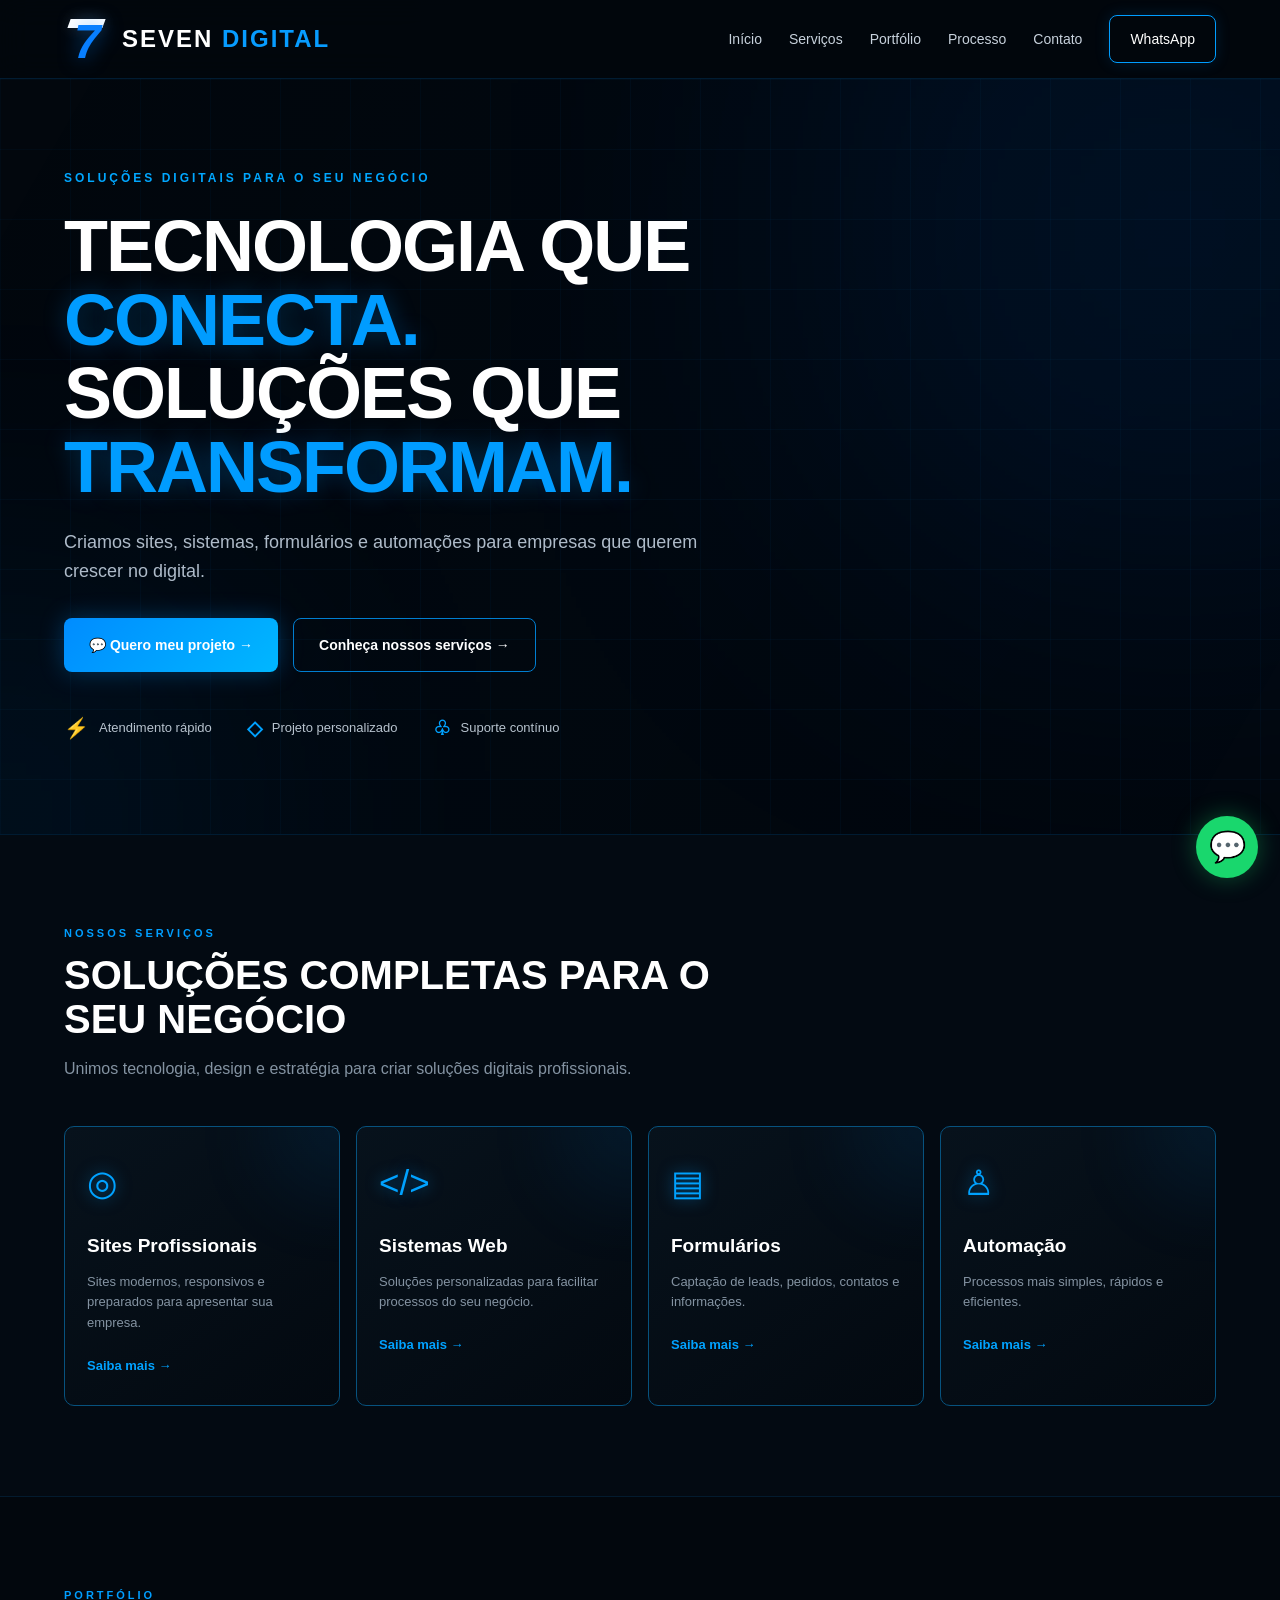
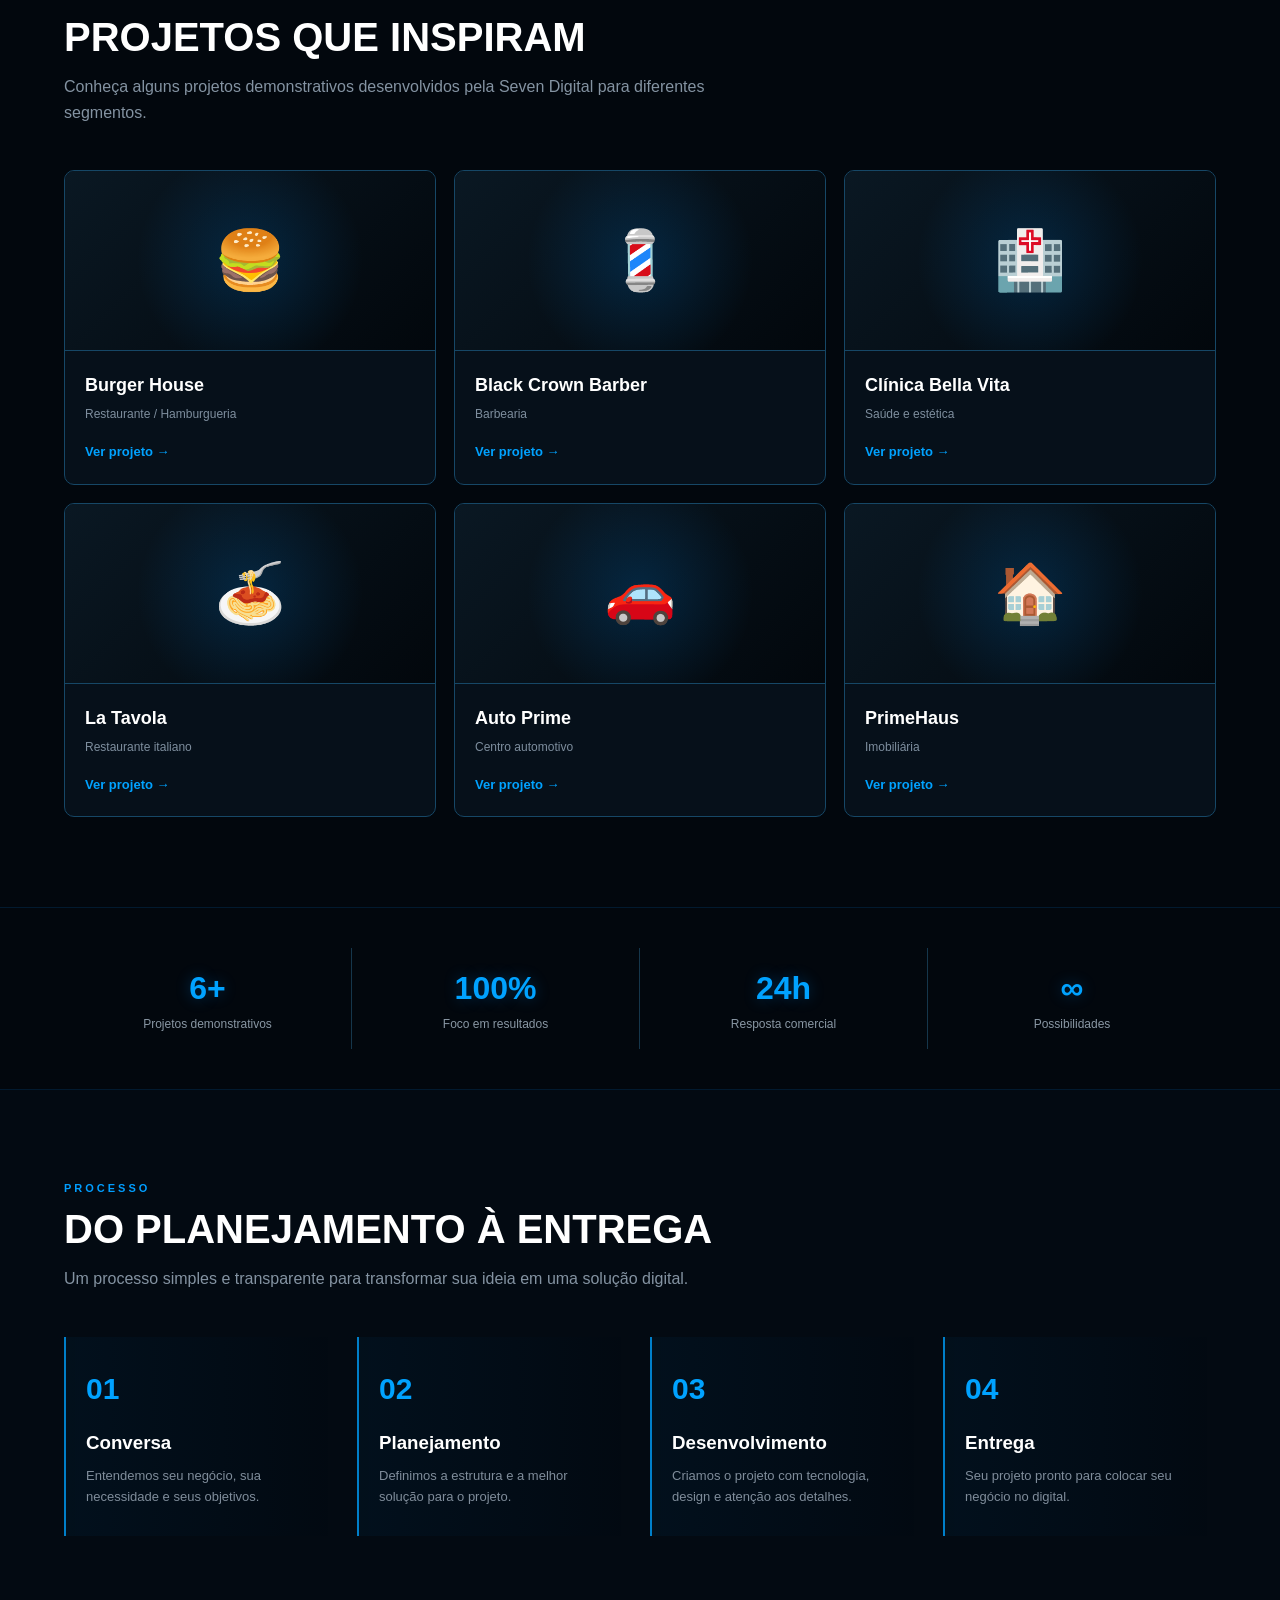
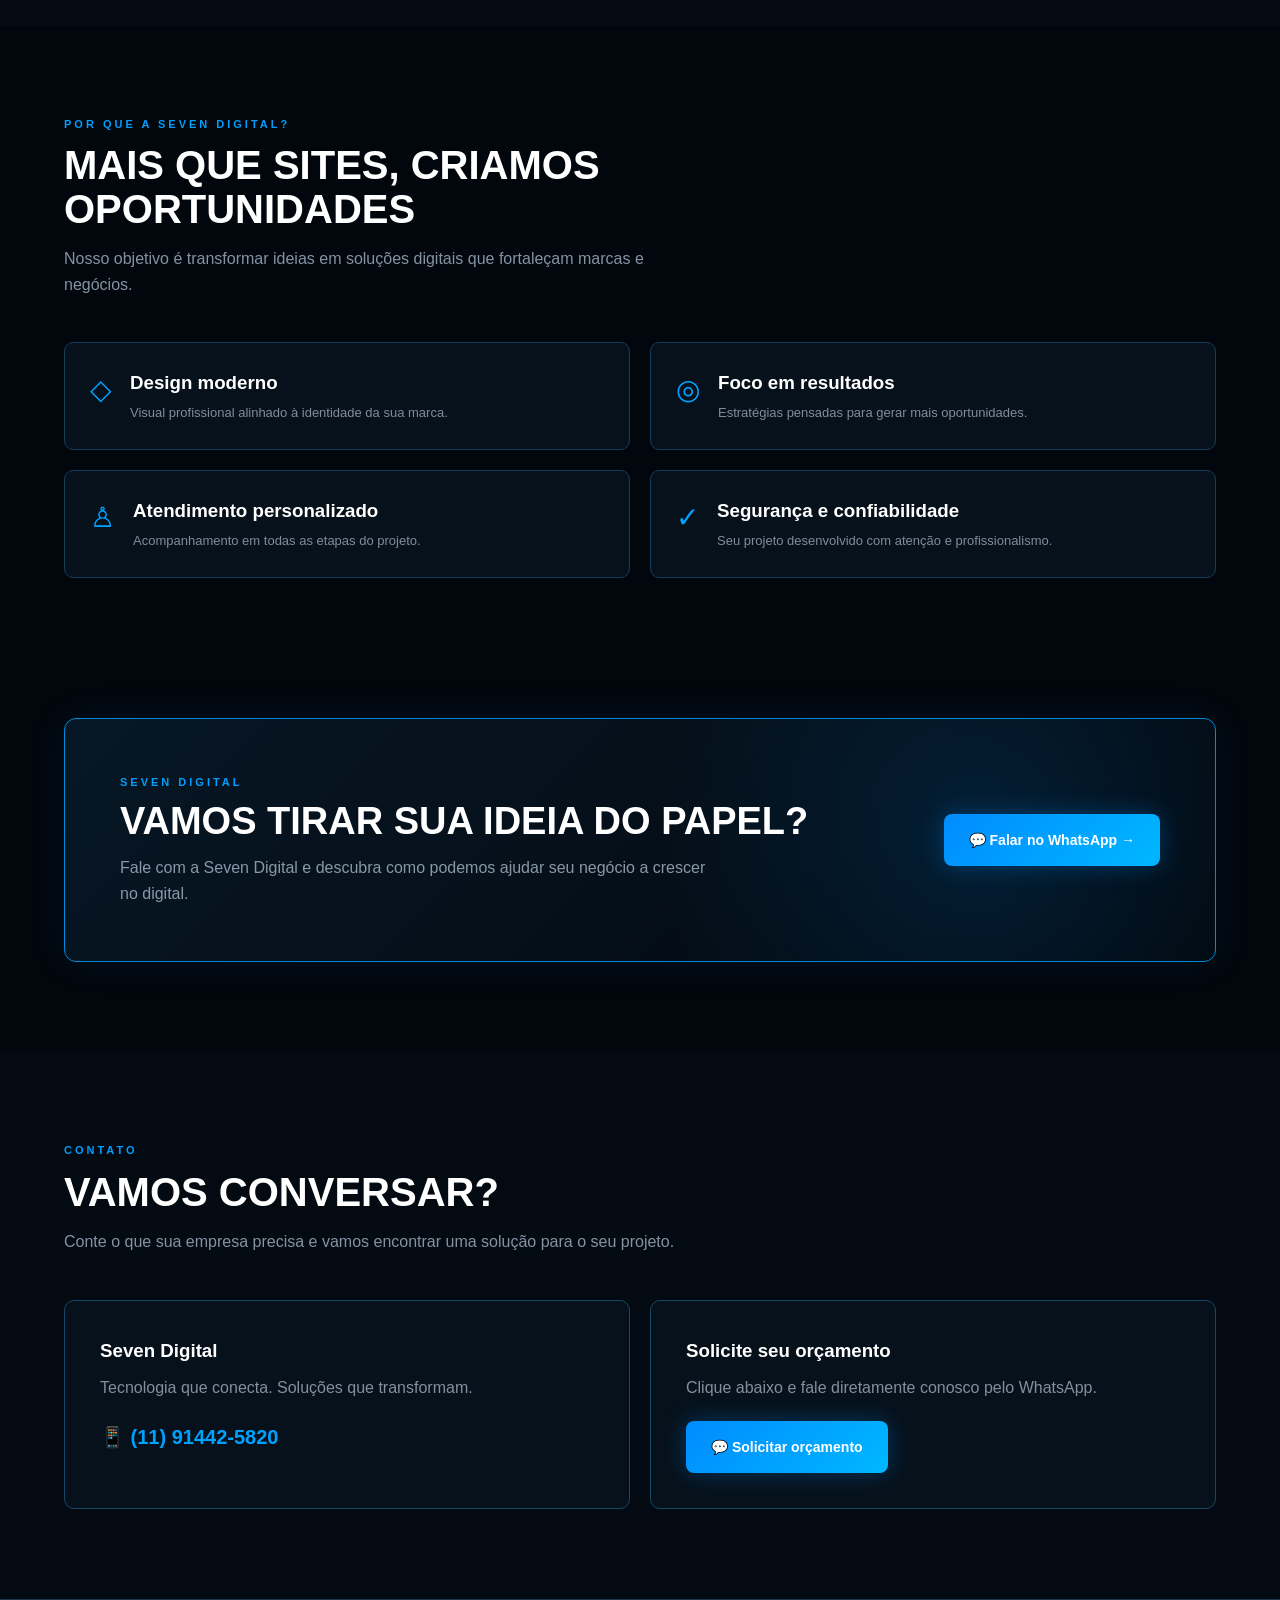
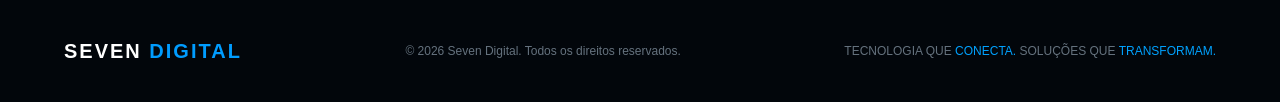
==== commit 238fd0aa: "Update index.html" ====
--- a/index.html
+++ b/index.html
@@ -1,645 +1,804 @@
 <!DOCTYPE html>
 <html lang="pt-BR">
 <head>
-    <meta charset="UTF-8">
-    <meta name="viewport" content="width=device-width, initial-scale=1.0">
-
-    <title>Seven Digital | Sites, Automação e Soluções Digitais</title>
-
-    <meta name="description" content="Seven Digital - Criamos sites profissionais, landing pages, formulários, automações e soluções digitais para empresas.">
-
-    <style>
-        * {
-            margin: 0;
-            padding: 0;
-            box-sizing: border-box;
-        }
-
-        html {
-            scroll-behavior: smooth;
-        }
-
-        body {
-            font-family: Arial, Helvetica, sans-serif;
-            background: #08080d;
-            color: #fff;
-            line-height: 1.6;
-        }
-
-        a {
-            text-decoration: none;
-            color: inherit;
-        }
-
-        .container {
-            width: 90%;
-            max-width: 1150px;
-            margin: auto;
-        }
-
-        /* HEADER */
-
-        header {
-            position: sticky;
-            top: 0;
-            z-index: 1000;
-            background: rgba(8, 8, 13, 0.94);
-            backdrop-filter: blur(12px);
-            border-bottom: 1px solid rgba(255,255,255,0.08);
-        }
-
-        .nav {
-            min-height: 75px;
-            display: flex;
-            align-items: center;
-            justify-content: space-between;
-            gap: 20px;
-        }
-
-        .logo {
-            font-size: 25px;
-            font-weight: 800;
-            letter-spacing: -1px;
-        }
-
-        .logo span {
-            color: #8b5cf6;
-        }
-
-        nav {
-            display: flex;
-            gap: 25px;
-            align-items: center;
-        }
-
-        nav a {
-            color: #bbb;
-            font-size: 14px;
-            transition: 0.3s;
-        }
-
-        nav a:hover {
-            color: #fff;
-        }
-
-        .nav-button {
-            background: linear-gradient(135deg, #7c3aed, #a855f7);
-            padding: 11px 18px;
-            border-radius: 10px;
-            color: #fff;
-            font-weight: bold;
-        }
-
-        /* HERO */
-
-        .hero {
-            min-height: 700px;
-            display: flex;
-            align-items: center;
-            position: relative;
-            overflow: hidden;
-        }
-
-        .hero::before {
-            content: "";
-            position: absolute;
-            width: 500px;
-            height: 500px;
-            background: #7c3aed;
-            filter: blur(180px);
-            opacity: 0.18;
-            top: -100px;
-            right: -100px;
-        }
-
-        .hero-content {
-            max-width: 780px;
-            position: relative;
-            z-index: 2;
-        }
-
-        .badge {
-            display: inline-block;
-            padding: 8px 15px;
-            border: 1px solid rgba(139,92,246,0.5);
-            background: rgba(124,58,237,0.1);
-            color: #c4b5fd;
-            border-radius: 50px;
-            font-size: 13px;
-            margin-bottom: 25px;
-        }
-
-        h1 {
-            font-size: clamp(42px, 7vw, 76px);
-            line-height: 1.02;
-            letter-spacing: -3px;
-            margin-bottom: 25px;
-        }
-
-        h1 span {
-            color: #a855f7;
-        }
-
-        .hero p {
-            max-width: 650px;
-            color: #aaa;
-            font-size: 18px;
-            margin-bottom: 35px;
-        }
-
-        .buttons {
-            display: flex;
-            flex-wrap: wrap;
-            gap: 15px;
-        }
-
-        .btn {
-            display: inline-flex;
-            align-items: center;
-            justify-content: center;
-            padding: 15px 23px;
-            border-radius: 12px;
-            font-weight: bold;
-            transition: 0.3s;
-            cursor: pointer;
-        }
-
-        .btn-primary {
-            background: linear-gradient(135deg, #7c3aed, #a855f7);
-            color: white;
-        }
-
-        .btn-primary:hover {
-            transform: translateY(-3px);
-            box-shadow: 0 12px 30px rgba(124,58,237,0.3);
-        }
-
-        .btn-secondary {
-            border: 1px solid #333;
-            color: #ddd;
-        }
-
-        .btn-secondary:hover {
-            border-color: #8b5cf6;
-        }
-
-        /* STATS */
-
-        .stats {
-            padding: 35px 0;
-            border-top: 1px solid #1d1d25;
-            border-bottom: 1px solid #1d1d25;
-        }
-
-        .stats-grid {
-            display: grid;
-            grid-template-columns: repeat(4,1fr);
-            gap: 20px;
-            text-align: center;
-        }
-
-        .stat h3 {
-            font-size: 32px;
-            color: #a855f7;
-        }
-
-        .stat p {
-            color: #888;
-            font-size: 13px;
-        }
-
-        /* SECTIONS */
-
-        section {
-            padding: 100px 0;
-        }
-
-        .section-title {
-            text-align: center;
-            margin-bottom: 55px;
-        }
-
-        .section-title small {
-            color: #a855f7;
-            text-transform: uppercase;
-            letter-spacing: 2px;
-            font-weight: bold;
-        }
-
-        .section-title h2 {
-            font-size: 42px;
-            margin: 10px 0;
-        }
-
-        .section-title p {
-            color: #888;
-            max-width: 650px;
-            margin: auto;
-        }
-
-        /* SERVICES */
-
-        .services-grid {
-            display: grid;
-            grid-template-columns: repeat(3,1fr);
-            gap: 20px;
-        }
-
-        .card {
-            background: #101017;
-            border: 1px solid #20202a;
-            padding: 30px;
-            border-radius: 18px;
-            transition: 0.3s;
-        }
-
-        .card:hover {
-            transform: translateY(-5px);
-            border-color: #6d28d9;
-        }
-
-        .icon {
-            width: 52px;
-            height: 52px;
-            display: flex;
-            align-items: center;
-            justify-content: center;
-            background: rgba(124,58,237,0.15);
-            border-radius: 14px;
-            font-size: 25px;
-            margin-bottom: 20px;
-        }
-
-        .card h3 {
-            margin-bottom: 10px;
-            font-size: 20px;
-        }
-
-        .card p {
-            color: #888;
-            font-size: 14px;
-        }
-
-        /* PROCESS */
-
-        .process {
-            background: #0d0d13;
-        }
-
-        .process-grid {
-            display: grid;
-            grid-template-columns: repeat(4,1fr);
-            gap: 20px;
-        }
-
-        .step {
-            text-align: center;
-        }
-
-        .step-number {
-            width: 60px;
-            height: 60px;
-            margin: 0 auto 20px;
-            border-radius: 50%;
-            background: linear-gradient(135deg,#7c3aed,#a855f7);
-            display: flex;
-            align-items: center;
-            justify-content: center;
-            font-weight: bold;
-            font-size: 20px;
-        }
-
-        .step h3 {
-            margin-bottom: 8px;
-        }
-
-        .step p {
-            color: #888;
-            font-size: 14px;
-        }
-
-        /* PORTFOLIO */
-
-        .portfolio-grid {
-            display: grid;
-            grid-template-columns: repeat(3,1fr);
-            gap: 22px;
-        }
-
-        .project {
-            background: #101017;
-            border: 1px solid #22222c;
-            border-radius: 18px;
-            overflow: hidden;
-            transition: 0.3s;
-        }
-
-        .project:hover {
-            transform: translateY(-5px);
-            border-color: #7c3aed;
-        }
-
-        .project-image {
-            height: 180px;
-            background: linear-gradient(135deg,#171722,#252033);
-            display: flex;
-            align-items: center;
-            justify-content: center;
-            font-size: 55px;
-        }
-
-        .project-info {
-            padding: 22px;
-        }
-
-        .project-info h3 {
-            margin-bottom: 7px;
-        }
-
-        .project-info p {
-            color: #888;
-            font-size: 13px;
-            margin-bottom: 15px;
-        }
-
-        .project-link {
-            color: #a855f7;
-            font-weight: bold;
-            font-size: 14px;
-        }
-
-        /* BENEFITS */
-
-        .benefits {
-            background: #0d0d13;
-        }
-
-        .benefits-grid {
-            display: grid;
-            grid-template-columns: repeat(2,1fr);
-            gap: 20px;
-        }
-
-        .benefit {
-            display: flex;
-            gap: 18px;
-            background: #101017;
-            border: 1px solid #20202a;
-            padding: 25px;
-            border-radius: 16px;
-        }
-
-        .check {
-            color: #a855f7;
-            font-size: 25px;
-        }
-
-        .benefit h3 {
-            margin-bottom: 5px;
-        }
-
-        .benefit p {
-            color: #888;
-            font-size: 14px;
-        }
-
-        /* TESTIMONIALS */
-
-        .testimonials {
-            display: grid;
-            grid-template-columns: repeat(3,1fr);
-            gap: 20px;
-        }
-
-        .testimonial {
-            background: #101017;
-            border: 1px solid #20202a;
-            padding: 28px;
-            border-radius: 18px;
-        }
-
-        .stars {
-            color: #fbbf24;
-            margin-bottom: 15px;
-        }
-
-        .testimonial p {
-            color: #aaa;
-            font-size: 14px;
-            margin-bottom: 20px;
-        }
-
-        .person {
-            font-weight: bold;
-        }
-
-        .person span {
-            display: block;
-            color: #777;
-            font-size: 12px;
-            font-weight: normal;
-        }
-
-        /* CTA */
-
-        .cta {
-            padding: 90px 0;
-        }
-
-        .cta-box {
-            background: linear-gradient(135deg,#211044,#151021);
-            border: 1px solid #4c1d95;
-            border-radius: 25px;
-            padding: 70px 30px;
-            text-align: center;
-            position: relative;
-            overflow: hidden;
-        }
-
-        .cta-box::before {
-            content: "";
-            position: absolute;
-            width: 300px;
-            height: 300px;
-            background: #8b5cf6;
-            filter: blur(130px);
-            opacity: 0.18;
-            left: 50%;
-            top: 50%;
-            transform: translate(-50%,-50%);
-        }
-
-        .cta-box > * {
-            position: relative;
-            z-index: 2;
-        }
-
-        .cta-box h2 {
-            font-size: 42px;
-            margin-bottom: 15px;
-        }
-
-        .cta-box p {
-            color: #aaa;
-            margin-bottom: 30px;
-        }
-
-        /* CONTACT */
-
-        .contact-grid {
-            display: grid;
-            grid-template-columns: 1fr 1fr;
-            gap: 30px;
-        }
-
-        .contact-box {
-            background: #101017;
-            border: 1px solid #20202a;
-            padding: 35px;
-            border-radius: 18px;
-        }
-
-        .contact-box h3 {
-            margin-bottom: 12px;
-        }
-
-        .contact-box p {
-            color: #888;
-            margin-bottom: 20px;
-        }
-
-        .contact-item {
-            padding: 15px 0;
-            border-bottom: 1px solid #222;
-            color: #bbb;
-        }
-
-        /* FOOTER */
-
-        footer {
-            border-top: 1px solid #20202a;
-            padding: 35px 0;
-            color: #777;
-            text-align: center;
-            font-size: 13px;
-        }
-
-        /* WHATSAPP */
-
-        .whatsapp {
-            position: fixed;
-            right: 20px;
-            bottom: 20px;
-            width: 62px;
-            height: 62px;
-            border-radius: 50%;
-            background: #25D366;
-            color: white;
-            display: flex;
-            align-items: center;
-            justify-content: center;
-            font-size: 30px;
-            z-index: 999;
-            box-shadow: 0 8px 25px rgba(0,0,0,0.4);
-            transition: 0.3s;
-        }
-
-        .whatsapp:hover {
-            transform: scale(1.1);
-        }
-
-        /* MOBILE */
-
-        @media (max-width: 850px) {
-
-            nav {
-                display: none;
-            }
-
-            .hero {
-                min-height: 600px;
-            }
-
-            .stats-grid,
-            .services-grid,
-            .process-grid,
-            .portfolio-grid,
-            .testimonials {
-                grid-template-columns: 1fr 1fr;
-            }
-
-            .benefits-grid,
-            .contact-grid {
-                grid-template-columns: 1fr;
-            }
-        }
-
-        @media (max-width: 600px) {
-
-            section {
-                padding: 70px 0;
-            }
-
-            h1 {
-                font-size: 45px;
-                letter-spacing: -2px;
-            }
-
-            .hero p {
-                font-size: 16px;
-            }
-
-            .section-title h2 {
-                font-size: 32px;
-            }
-
-            .stats-grid,
-            .services-grid,
-            .process-grid,
-            .portfolio-grid,
-            .testimonials {
-                grid-template-columns: 1fr;
-            }
-
-            .buttons {
-                flex-direction: column;
-            }
-
-            .btn {
-                width: 100%;
-            }
-
-            .cta-box h2 {
-                font-size: 32px;
-            }
-        }
-    </style>
+<meta charset="UTF-8">
+<meta name="viewport" content="width=device-width, initial-scale=1.0">
+
+<title>Seven Digital | Tecnologia que conecta</title>
+
+<meta name="description" content="Seven Digital — Sites, sistemas, formulários e automações para empresas que querem crescer no digital.">
+
+<style>
+
+*{
+    margin:0;
+    padding:0;
+    box-sizing:border-box;
+}
+
+html{
+    scroll-behavior:smooth;
+}
+
+body{
+    font-family:Arial,Helvetica,sans-serif;
+    background:#02070d;
+    color:#fff;
+    line-height:1.6;
+    overflow-x:hidden;
+}
+
+body:before{
+    content:"";
+    position:fixed;
+    inset:0;
+    pointer-events:none;
+    opacity:.25;
+    background-image:
+        linear-gradient(120deg,transparent 0%,rgba(0,145,255,.05) 50%,transparent 100%);
+    z-index:-2;
+}
+
+a{
+    text-decoration:none;
+    color:inherit;
+}
+
+.container{
+    width:90%;
+    max-width:1180px;
+    margin:auto;
+}
+
+/* ================= HEADER ================= */
+
+header{
+    position:sticky;
+    top:0;
+    z-index:999;
+    background:rgba(2,7,13,.92);
+    backdrop-filter:blur(15px);
+    border-bottom:1px solid rgba(0,145,255,.16);
+}
+
+.nav{
+    height:78px;
+    display:flex;
+    align-items:center;
+    justify-content:space-between;
+}
+
+.logo{
+    display:flex;
+    align-items:center;
+    gap:10px;
+}
+
+.logo-seven{
+    width:48px;
+    height:48px;
+    position:relative;
+}
+
+.logo-seven:before{
+    content:"";
+    position:absolute;
+    top:4px;
+    left:5px;
+    width:35px;
+    height:9px;
+    background:#fff;
+    transform:skew(-20deg);
+    box-shadow:0 0 15px rgba(255,255,255,.15);
+}
+
+.logo-seven:after{
+    content:"7";
+    position:absolute;
+    top:3px;
+    left:10px;
+    font-size:48px;
+    line-height:48px;
+    font-weight:900;
+    font-style:italic;
+    color:#087fff;
+    text-shadow:0 0 20px rgba(0,130,255,.55);
+}
+
+.logo-text{
+    font-size:24px;
+    font-weight:900;
+    letter-spacing:2px;
+}
+
+.logo-text span{
+    color:#079cff;
+}
+
+nav{
+    display:flex;
+    align-items:center;
+    gap:27px;
+}
+
+nav a{
+    color:#c7d1dc;
+    font-size:14px;
+    transition:.3s;
+}
+
+nav a:hover{
+    color:#00a2ff;
+}
+
+.nav-btn{
+    padding:12px 20px;
+    border:1px solid #009dff;
+    border-radius:8px;
+    color:#fff!important;
+    box-shadow:0 0 15px rgba(0,145,255,.15);
+}
+
+.nav-btn:hover{
+    background:#008cff;
+    box-shadow:0 0 25px rgba(0,145,255,.45);
+}
+
+/* ================= HERO ================= */
+
+.hero{
+    min-height:680px;
+    display:flex;
+    align-items:center;
+    position:relative;
+    overflow:hidden;
+    border-bottom:1px solid rgba(0,145,255,.15);
+}
+
+.hero:before{
+    content:"";
+    position:absolute;
+    width:600px;
+    height:600px;
+    right:-200px;
+    top:-150px;
+    background:#006eff;
+    filter:blur(180px);
+    opacity:.12;
+}
+
+.hero:after{
+    content:"";
+    position:absolute;
+    width:420px;
+    height:420px;
+    left:-220px;
+    bottom:-200px;
+    background:#008cff;
+    filter:blur(150px);
+    opacity:.10;
+}
+
+.grid-lines{
+    position:absolute;
+    inset:0;
+    background-image:
+        linear-gradient(rgba(0,145,255,.035) 1px,transparent 1px),
+        linear-gradient(90deg,rgba(0,145,255,.035) 1px,transparent 1px);
+    background-size:70px 70px;
+}
+
+.hero-content{
+    position:relative;
+    z-index:2;
+    max-width:700px;
+}
+
+.tag{
+    color:#00a7ff;
+    font-size:12px;
+    font-weight:bold;
+    letter-spacing:3px;
+    text-transform:uppercase;
+    margin-bottom:22px;
+}
+
+.hero h1{
+    font-size:clamp(44px,7vw,72px);
+    line-height:1.02;
+    letter-spacing:-2px;
+    text-transform:uppercase;
+    margin-bottom:24px;
+}
+
+.hero h1 span{
+    color:#009cff;
+    text-shadow:0 0 25px rgba(0,150,255,.3);
+}
+
+.hero p{
+    max-width:650px;
+    color:#aebbc9;
+    font-size:18px;
+    margin-bottom:32px;
+}
+
+.buttons{
+    display:flex;
+    gap:15px;
+    flex-wrap:wrap;
+}
+
+.btn{
+    display:inline-flex;
+    align-items:center;
+    justify-content:center;
+    padding:15px 25px;
+    border-radius:8px;
+    font-weight:bold;
+    font-size:14px;
+    transition:.3s;
+}
+
+.btn-primary{
+    background:linear-gradient(135deg,#008cff,#00b7ff);
+    box-shadow:0 0 25px rgba(0,145,255,.3);
+}
+
+.btn-primary:hover{
+    transform:translateY(-3px);
+    box-shadow:0 0 35px rgba(0,145,255,.55);
+}
+
+.btn-secondary{
+    border:1px solid #007ed0;
+    color:#fff;
+}
+
+.btn-secondary:hover{
+    background:rgba(0,145,255,.1);
+}
+
+/* HERO BENEFITS */
+
+.hero-benefits{
+    display:flex;
+    gap:35px;
+    margin-top:40px;
+    flex-wrap:wrap;
+}
+
+.hero-benefit{
+    display:flex;
+    align-items:center;
+    gap:10px;
+    color:#b7c3ce;
+    font-size:13px;
+}
+
+.hero-benefit strong{
+    color:#00a2ff;
+    font-size:20px;
+}
+
+/* ================= SECTIONS ================= */
+
+section{
+    padding:90px 0;
+    position:relative;
+}
+
+.section-head{
+    margin-bottom:45px;
+}
+
+.section-label{
+    color:#009eff;
+    font-size:11px;
+    font-weight:bold;
+    letter-spacing:3px;
+    text-transform:uppercase;
+    margin-bottom:10px;
+}
+
+.section-head h2{
+    font-size:40px;
+    line-height:1.1;
+    text-transform:uppercase;
+    max-width:650px;
+}
+
+.section-head p{
+    color:#8493a2;
+    max-width:650px;
+    margin-top:15px;
+}
+
+/* ================= SERVICES ================= */
+
+.services{
+    background:#030a12;
+    border-bottom:1px solid rgba(0,145,255,.12);
+}
+
+.services-grid{
+    display:grid;
+    grid-template-columns:repeat(4,1fr);
+    gap:16px;
+}
+
+.card{
+    min-height:235px;
+    padding:28px 22px;
+    background:linear-gradient(145deg,#07121c,#030910);
+    border:1px solid #07527e;
+    border-radius:10px;
+    position:relative;
+    overflow:hidden;
+    transition:.3s;
+}
+
+.card:before{
+    content:"";
+    position:absolute;
+    width:100px;
+    height:100px;
+    top:-50px;
+    right:-50px;
+    background:#008cff;
+    filter:blur(50px);
+    opacity:.15;
+}
+
+.card:hover{
+    transform:translateY(-6px);
+    border-color:#00a2ff;
+    box-shadow:0 10px 35px rgba(0,130,255,.12);
+}
+
+.icon{
+    font-size:35px;
+    color:#00a2ff;
+    margin-bottom:20px;
+    text-shadow:0 0 15px rgba(0,160,255,.5);
+}
+
+.card h3{
+    font-size:19px;
+    margin-bottom:10px;
+}
+
+.card p{
+    color:#8493a2;
+    font-size:13px;
+    margin-bottom:18px;
+}
+
+.card-link{
+    color:#00a2ff;
+    font-size:13px;
+    font-weight:bold;
+}
+
+/* ================= PORTFOLIO ================= */
+
+.portfolio-grid{
+    display:grid;
+    grid-template-columns:repeat(3,1fr);
+    gap:18px;
+}
+
+.project{
+    background:#06101a;
+    border:1px solid #164766;
+    border-radius:10px;
+    overflow:hidden;
+    transition:.3s;
+}
+
+.project:hover{
+    transform:translateY(-5px);
+    border-color:#00a2ff;
+    box-shadow:0 10px 30px rgba(0,145,255,.12);
+}
+
+.project-image{
+    height:180px;
+    display:flex;
+    align-items:center;
+    justify-content:center;
+    font-size:58px;
+    background:
+        radial-gradient(circle at center,rgba(0,145,255,.18),transparent 55%),
+        linear-gradient(135deg,#0a1823,#02070c);
+    border-bottom:1px solid #164766;
+}
+
+.project-info{
+    padding:20px;
+}
+
+.project-info h3{
+    font-size:18px;
+    margin-bottom:5px;
+}
+
+.project-info p{
+    color:#7e8e9e;
+    font-size:12px;
+    margin-bottom:14px;
+}
+
+.project-link{
+    color:#00a2ff;
+    font-size:13px;
+    font-weight:bold;
+}
+
+/* ================= STATS ================= */
+
+.stats{
+    padding:40px 0;
+    background:#02070d;
+    border-top:1px solid rgba(0,145,255,.14);
+    border-bottom:1px solid rgba(0,145,255,.14);
+}
+
+.stats-grid{
+    display:grid;
+    grid-template-columns:repeat(4,1fr);
+}
+
+.stat{
+    text-align:center;
+    padding:15px;
+    border-right:1px solid #15364b;
+}
+
+.stat:last-child{
+    border-right:0;
+}
+
+.stat-number{
+    color:#00a2ff;
+    font-size:32px;
+    font-weight:bold;
+    text-shadow:0 0 15px rgba(0,150,255,.3);
+}
+
+.stat p{
+    color:#8997a4;
+    font-size:12px;
+}
+
+/* ================= PROCESS ================= */
+
+.process{
+    background:#030a12;
+}
+
+.process-grid{
+    display:grid;
+    grid-template-columns:repeat(4,1fr);
+    gap:20px;
+}
+
+.step{
+    position:relative;
+    padding:28px 20px;
+    border-left:2px solid #007fc9;
+    background:linear-gradient(90deg,rgba(0,120,200,.06),transparent);
+}
+
+.step-number{
+    color:#00a2ff;
+    font-size:30px;
+    font-weight:900;
+    margin-bottom:15px;
+}
+
+.step h3{
+    margin-bottom:8px;
+}
+
+.step p{
+    color:#7f8d9b;
+    font-size:13px;
+}
+
+/* ================= BENEFITS ================= */
+
+.benefits-grid{
+    display:grid;
+    grid-template-columns:1fr 1fr;
+    gap:20px;
+}
+
+.benefit{
+    display:flex;
+    gap:18px;
+    padding:25px;
+    background:#06111b;
+    border:1px solid #123c58;
+    border-radius:9px;
+}
+
+.benefit-icon{
+    font-size:28px;
+    color:#00a2ff;
+}
+
+.benefit h3{
+    margin-bottom:5px;
+}
+
+.benefit p{
+    color:#7f8d9b;
+    font-size:13px;
+}
+
+/* ================= CTA ================= */
+
+.cta{
+    padding:50px 0 90px;
+}
+
+.cta-box{
+    padding:55px;
+    border:1px solid #008bdc;
+    border-radius:12px;
+    background:
+        radial-gradient(circle at 80% 50%,rgba(0,145,255,.14),transparent 35%),
+        linear-gradient(135deg,#071725,#02070d);
+    box-shadow:0 0 40px rgba(0,130,255,.08);
+    display:flex;
+    align-items:center;
+    justify-content:space-between;
+    gap:30px;
+}
+
+.cta-box h2{
+    font-size:38px;
+    text-transform:uppercase;
+    line-height:1.1;
+    margin-bottom:12px;
+}
+
+.cta-box p{
+    color:#8998a7;
+    max-width:600px;
+}
+
+/* ================= CONTACT ================= */
+
+.contact{
+    background:#030a12;
+}
+
+.contact-grid{
+    display:grid;
+    grid-template-columns:1fr 1fr;
+    gap:20px;
+}
+
+.contact-card{
+    padding:35px;
+    border:1px solid #164766;
+    background:#06111b;
+    border-radius:10px;
+}
+
+.contact-card h3{
+    margin-bottom:10px;
+}
+
+.contact-card p{
+    color:#82909e;
+    margin-bottom:20px;
+}
+
+.contact-number{
+    font-size:20px;
+    color:#00a2ff;
+    font-weight:bold;
+}
+
+/* ================= FOOTER ================= */
+
+footer{
+    border-top:1px solid #15364b;
+    padding:35px 0;
+    background:#02060b;
+}
+
+.footer-content{
+    display:flex;
+    justify-content:space-between;
+    align-items:center;
+    gap:20px;
+}
+
+.footer-logo{
+    font-weight:bold;
+    font-size:20px;
+    letter-spacing:2px;
+}
+
+.footer-logo span{
+    color:#009cff;
+}
+
+.footer-copy{
+    color:#65727e;
+    font-size:12px;
+}
+
+/* ================= WHATSAPP ================= */
+
+.whatsapp{
+    position:fixed;
+    right:22px;
+    bottom:22px;
+    width:62px;
+    height:62px;
+    border-radius:50%;
+    background:#19d76d;
+    display:flex;
+    align-items:center;
+    justify-content:center;
+    font-size:30px;
+    z-index:999;
+    box-shadow:0 0 25px rgba(25,215,109,.35);
+    transition:.3s;
+}
+
+.whatsapp:hover{
+    transform:scale(1.1);
+}
+
+/* ================= MOBILE ================= */
+
+@media(max-width:900px){
+
+    nav{
+        display:none;
+    }
+
+    .services-grid{
+        grid-template-columns:1fr 1fr;
+    }
+
+    .portfolio-grid{
+        grid-template-columns:1fr 1fr;
+    }
+
+    .process-grid{
+        grid-template-columns:1fr 1fr;
+    }
+
+    .stats-grid{
+        grid-template-columns:1fr 1fr;
+    }
+
+    .stat{
+        border-right:0;
+        border-bottom:1px solid #15364b;
+    }
+
+    .cta-box{
+        flex-direction:column;
+        align-items:flex-start;
+    }
+}
+
+@media(max-width:600px){
+
+    .container{
+        width:92%;
+    }
+
+    .hero{
+        min-height:650px;
+    }
+
+    .hero h1{
+        font-size:43px;
+    }
+
+    .hero p{
+        font-size:16px;
+    }
+
+    .buttons{
+        flex-direction:column;
+    }
+
+    .btn{
+        width:100%;
+    }
+
+    .hero-benefits{
+        gap:15px;
+        flex-direction:column;
+    }
+
+    .services-grid,
+    .portfolio-grid,
+    .process-grid,
+    .benefits-grid,
+    .contact-grid{
+        grid-template-columns:1fr;
+    }
+
+    .stats-grid{
+        grid-template-columns:1fr 1fr;
+    }
+
+    .section-head h2{
+        font-size:31px;
+    }
+
+    .cta-box{
+        padding:35px 25px;
+    }
+
+    .cta-box h2{
+        font-size:30px;
+    }
+
+    .footer-content{
+        flex-direction:column;
+        text-align:center;
+    }
+
+    .whatsapp{
+        width:57px;
+        height:57px;
+        right:16px;
+        bottom:16px;
+    }
+}
+
+</style>
 </head>
 
 <body>
 
 <header>
-    <div class="container nav">
-
-        <a href="#inicio" class="logo">
-            Seven<span>Digital</span>
-        </a>
-
-        <nav>
-            <a href="#servicos">Serviços</a>
-            <a href="#processo">Como funciona</a>
-            <a href="#portfolio">Projetos</a>
-            <a href="#contato">Contato</a>
-
-            <a
-                href="https://wa.me/5511914425820?text=Ol%C3%A1!%20Conheci%20a%20Seven%20Digital%20pelo%20site%20e%20gostaria%20de%20saber%20mais%20sobre%20os%20servi%C3%A7os."
-                target="_blank"
-                class="nav-button">
-                Falar no WhatsApp
-            </a>
-        </nav>
-
-    </div>
+
+<div class="container nav">
+
+<a href="#inicio" class="logo">
+
+<div class="logo-seven"></div>
+
+<div class="logo-text">
+SEVEN <span>DIGITAL</span>
+</div>
+
+</a>
+
+<nav>
+
+<a href="#inicio">Início</a>
+<a href="#servicos">Serviços</a>
+<a href="#portfolio">Portfólio</a>
+<a href="#processo">Processo</a>
+<a href="#contato">Contato</a>
+
+<a
+href="https://wa.me/5511914425820?text=Ol%C3%A1!%20Conheci%20a%20Seven%20Digital%20pelo%20site%20e%20gostaria%20de%20saber%20mais."
+target="_blank"
+class="nav-btn">
+
+WhatsApp
+
+</a>
+
+</nav>
+
+</div>
+
 </header>
 
 
@@ -647,760 +806,782 @@
 
 <section class="hero" id="inicio">
 
-    <div class="container">
-
-        <div class="hero-content">
-
-            <div class="badge">
-                🚀 Soluções digitais para empresas
-            </div>
-
-            <h1>
-                Transformamos ideias em
-                <span>soluções digitais.</span>
-            </h1>
-
-            <p>
-                Criamos sites profissionais, landing pages, formulários,
-                automações e soluções inteligentes para ajudar sua empresa
-                a vender mais e crescer no digital.
-            </p>
-
-            <div class="buttons">
-
-                <a
-                    href="https://wa.me/5511914425820?text=Ol%C3%A1!%20Conheci%20a%20Seven%20Digital%20pelo%20site%20e%20quero%20fazer%20um%20projeto."
-                    target="_blank"
-                    class="btn btn-primary">
-                    Quero meu projeto
-                </a>
-
-                <a href="#portfolio" class="btn btn-secondary">
-                    Ver projetos
-                </a>
-
-            </div>
-
-        </div>
-
-    </div>
+<div class="grid-lines"></div>
+
+<div class="container">
+
+<div class="hero-content">
+
+<div class="tag">
+Soluções digitais para o seu negócio
+</div>
+
+<h1>
+Tecnologia que
+<span>conecta.</span><br>
+
+Soluções que
+<span>transformam.</span>
+</h1>
+
+<p>
+Criamos sites, sistemas, formulários e automações
+para empresas que querem crescer no digital.
+</p>
+
+<div class="buttons">
+
+<a
+href="https://wa.me/5511914425820?text=Ol%C3%A1!%20Quero%20fazer%20um%20projeto%20com%20a%20Seven%20Digital."
+target="_blank"
+class="btn btn-primary">
+
+💬 Quero meu projeto →
+
+</a>
+
+<a href="#servicos" class="btn btn-secondary">
+Conheça nossos serviços →
+</a>
+
+</div>
+
+<div class="hero-benefits">
+
+<div class="hero-benefit">
+<strong>⚡</strong>
+Atendimento rápido
+</div>
+
+<div class="hero-benefit">
+<strong>◇</strong>
+Projeto personalizado
+</div>
+
+<div class="hero-benefit">
+<strong>♧</strong>
+Suporte contínuo
+</div>
+
+</div>
+
+</div>
+
+</div>
 
 </section>
 
 
-<!-- STATS -->
+<!-- SERVIÇOS -->
+
+<section class="services" id="servicos">
+
+<div class="container">
+
+<div class="section-head">
+
+<div class="section-label">
+Nossos serviços
+</div>
+
+<h2>
+Soluções completas para o seu negócio
+</h2>
+
+<p>
+Unimos tecnologia, design e estratégia para criar
+soluções digitais profissionais.
+</p>
+
+</div>
+
+
+<div class="services-grid">
+
+
+<div class="card">
+
+<div class="icon">◎</div>
+
+<h3>Sites Profissionais</h3>
+
+<p>
+Sites modernos, responsivos e preparados
+para apresentar sua empresa.
+</p>
+
+<a
+href="https://wa.me/5511914425820?text=Ol%C3%A1!%20Tenho%20interesse%20em%20criar%20um%20site%20profissional."
+target="_blank"
+class="card-link">
+
+Saiba mais →
+
+</a>
+
+</div>
+
+
+<div class="card">
+
+<div class="icon">&lt;/&gt;</div>
+
+<h3>Sistemas Web</h3>
+
+<p>
+Soluções personalizadas para facilitar
+processos do seu negócio.
+</p>
+
+<a
+href="https://wa.me/5511914425820?text=Ol%C3%A1!%20Tenho%20interesse%20em%20um%20sistema%20web."
+target="_blank"
+class="card-link">
+
+Saiba mais →
+
+</a>
+
+</div>
+
+
+<div class="card">
+
+<div class="icon">▤</div>
+
+<h3>Formulários</h3>
+
+<p>
+Captação de leads, pedidos, contatos
+e informações.
+</p>
+
+<a
+href="https://wa.me/5511914425820?text=Ol%C3%A1!%20Tenho%20interesse%20em%20criar%20um%20formul%C3%A1rio."
+target="_blank"
+class="card-link">
+
+Saiba mais →
+
+</a>
+
+</div>
+
+
+<div class="card">
+
+<div class="icon">♙</div>
+
+<h3>Automação</h3>
+
+<p>
+Processos mais simples, rápidos
+e eficientes.
+</p>
+
+<a
+href="https://wa.me/5511914425820?text=Ol%C3%A1!%20Tenho%20interesse%20em%20automa%C3%A7%C3%A3o."
+target="_blank"
+class="card-link">
+
+Saiba mais →
+
+</a>
+
+</div>
+
+
+</div>
+
+</div>
+
+</section>
+
+
+<!-- PORTFÓLIO -->
+
+<section id="portfolio">
+
+<div class="container">
+
+<div class="section-head">
+
+<div class="section-label">
+Portfólio
+</div>
+
+<h2>
+Projetos que inspiram
+</h2>
+
+<p>
+Conheça alguns projetos demonstrativos desenvolvidos
+pela Seven Digital para diferentes segmentos.
+</p>
+
+</div>
+
+
+<div class="portfolio-grid">
+
+
+<div class="project">
+
+<div class="project-image">
+🍔
+</div>
+
+<div class="project-info">
+
+<h3>Burger House</h3>
+
+<p>Restaurante / Hamburgueria</p>
+
+<a
+href="https://tiofejuca07.github.io/burger-house/"
+target="_blank"
+class="project-link">
+
+Ver projeto →
+
+</a>
+
+</div>
+
+</div>
+
+
+<div class="project">
+
+<div class="project-image">
+💈
+</div>
+
+<div class="project-info">
+
+<h3>Black Crown Barber</h3>
+
+<p>Barbearia</p>
+
+<a
+href="https://tiofejuca07.github.io/barbearia-premium/"
+target="_blank"
+class="project-link">
+
+Ver projeto →
+
+</a>
+
+</div>
+
+</div>
+
+
+<div class="project">
+
+<div class="project-image">
+🏥
+</div>
+
+<div class="project-info">
+
+<h3>Clínica Bella Vita</h3>
+
+<p>Saúde e estética</p>
+
+<a
+href="https://tiofejuca07.github.io/clinica-premium/"
+target="_blank"
+class="project-link">
+
+Ver projeto →
+
+</a>
+
+</div>
+
+</div>
+
+
+<div class="project">
+
+<div class="project-image">
+🍝
+</div>
+
+<div class="project-info">
+
+<h3>La Tavola</h3>
+
+<p>Restaurante italiano</p>
+
+<a
+href="https://tiofejuca07.github.io/restaurante-premium/"
+target="_blank"
+class="project-link">
+
+Ver projeto →
+
+</a>
+
+</div>
+
+</div>
+
+
+<div class="project">
+
+<div class="project-image">
+🚗
+</div>
+
+<div class="project-info">
+
+<h3>Auto Prime</h3>
+
+<p>Centro automotivo</p>
+
+<a
+href="https://tiofejuca07.github.io/auto-prime/"
+target="_blank"
+class="project-link">
+
+Ver projeto →
+
+</a>
+
+</div>
+
+</div>
+
+
+<div class="project">
+
+<div class="project-image">
+🏠
+</div>
+
+<div class="project-info">
+
+<h3>PrimeHaus</h3>
+
+<p>Imobiliária</p>
+
+<a
+href="https://tiofejuca07.github.io/imobiliaria-premium/"
+target="_blank"
+class="project-link">
+
+Ver projeto →
+
+</a>
+
+</div>
+
+</div>
+
+
+</div>
+
+</div>
+
+</section>
+
+
+<!-- ESTATÍSTICAS -->
 
 <section class="stats">
 
-    <div class="container">
-
-        <div class="stats-grid">
-
-            <div class="stat">
-                <h3>100%</h3>
-                <p>Projetos personalizados</p>
-            </div>
-
-            <div class="stat">
-                <h3>24h</h3>
-                <p>Atendimento online</p>
-            </div>
-
-            <div class="stat">
-                <h3>+6</h3>
-                <p>Projetos demonstrativos</p>
-            </div>
-
-            <div class="stat">
-                <h3>∞</h3>
-                <p>Possibilidades digitais</p>
-            </div>
-
-        </div>
-
-    </div>
+<div class="container">
+
+<div class="stats-grid">
+
+<div class="stat">
+
+<div class="stat-number">6+</div>
+
+<p>Projetos demonstrativos</p>
+
+</div>
+
+
+<div class="stat">
+
+<div class="stat-number">100%</div>
+
+<p>Foco em resultados</p>
+
+</div>
+
+
+<div class="stat">
+
+<div class="stat-number">24h</div>
+
+<p>Resposta comercial</p>
+
+</div>
+
+
+<div class="stat">
+
+<div class="stat-number">∞</div>
+
+<p>Possibilidades</p>
+
+</div>
+
+</div>
+
+</div>
 
 </section>
 
 
-<!-- SERVIÇOS -->
-
-<section id="servicos">
-
-    <div class="container">
-
-        <div class="section-title">
-
-            <small>O que fazemos</small>
-
-            <h2>Soluções para o seu negócio</h2>
-
-            <p>
-                Desenvolvemos soluções digitais pensadas para
-                profissionalizar sua presença online e facilitar
-                seus processos.
-            </p>
-
-        </div>
-
-
-        <div class="services-grid">
-
-            <div class="card">
-                <div class="icon">🌐</div>
-                <h3>Sites Profissionais</h3>
-                <p>
-                    Sites modernos, rápidos, responsivos e preparados
-                    para apresentar sua empresa de forma profissional.
-                </p>
-            </div>
-
-
-            <div class="card">
-                <div class="icon">🎯</div>
-                <h3>Landing Pages</h3>
-                <p>
-                    Páginas focadas em conversão para campanhas,
-                    produtos, serviços e captação de clientes.
-                </p>
-            </div>
-
-
-            <div class="card">
-                <div class="icon">📝</div>
-                <h3>Formulários</h3>
-                <p>
-                    Formulários personalizados para captar informações,
-                    pedidos, contatos e leads.
-                </p>
-            </div>
-
-
-            <div class="card">
-                <div class="icon">⚙️</div>
-                <h3>Automação</h3>
-                <p>
-                    Automatize tarefas repetitivas e economize tempo
-                    utilizando ferramentas digitais.
-                </p>
-            </div>
-
-
-            <div class="card">
-                <div class="icon">🤖</div>
-                <h3>Soluções com IA</h3>
-                <p>
-                    Aplicações e processos utilizando inteligência
-                    artificial para melhorar produtividade e atendimento.
-                </p>
-            </div>
-
-
-            <div class="card">
-                <div class="icon">🔗</div>
-                <h3>Integrações</h3>
-                <p>
-                    Conectamos ferramentas, formulários, sites,
-                    WhatsApp e outros serviços.
-                </p>
-            </div>
-
-        </div>
-
-    </div>
+<!-- PROCESSO -->
+
+<section class="process" id="processo">
+
+<div class="container">
+
+<div class="section-head">
+
+<div class="section-label">
+Processo
+</div>
+
+<h2>
+Do planejamento à entrega
+</h2>
+
+<p>
+Um processo simples e transparente para transformar
+sua ideia em uma solução digital.
+</p>
+
+</div>
+
+
+<div class="process-grid">
+
+
+<div class="step">
+
+<div class="step-number">01</div>
+
+<h3>Conversa</h3>
+
+<p>
+Entendemos seu negócio, sua necessidade
+e seus objetivos.
+</p>
+
+</div>
+
+
+<div class="step">
+
+<div class="step-number">02</div>
+
+<h3>Planejamento</h3>
+
+<p>
+Definimos a estrutura e a melhor solução
+para o projeto.
+</p>
+
+</div>
+
+
+<div class="step">
+
+<div class="step-number">03</div>
+
+<h3>Desenvolvimento</h3>
+
+<p>
+Criamos o projeto com tecnologia,
+design e atenção aos detalhes.
+</p>
+
+</div>
+
+
+<div class="step">
+
+<div class="step-number">04</div>
+
+<h3>Entrega</h3>
+
+<p>
+Seu projeto pronto para colocar
+seu negócio no digital.
+</p>
+
+</div>
+
+
+</div>
+
+</div>
 
 </section>
 
 
-<!-- PROCESSO -->
-
-<section class="process" id="processo">
-
-    <div class="container">
-
-        <div class="section-title">
-
-            <small>Processo</small>
-
-            <h2>Do projeto à entrega</h2>
-
-            <p>
-                Um processo simples, transparente e pensado
-                para facilitar sua experiência.
-            </p>
-
-        </div>
-
-
-        <div class="process-grid">
-
-            <div class="step">
-
-                <div class="step-number">1</div>
-
-                <h3>Conversa</h3>
-
-                <p>
-                    Entendemos sua necessidade e seus objetivos.
-                </p>
-
-            </div>
-
-
-            <div class="step">
-
-                <div class="step-number">2</div>
-
-                <h3>Planejamento</h3>
-
-                <p>
-                    Definimos a estrutura e as melhores soluções.
-                </p>
-
-            </div>
-
-
-            <div class="step">
-
-                <div class="step-number">3</div>
-
-                <h3>Desenvolvimento</h3>
-
-                <p>
-                    Criamos o projeto com foco em qualidade.
-                </p>
-
-            </div>
-
-
-            <div class="step">
-
-                <div class="step-number">4</div>
-
-                <h3>Entrega</h3>
-
-                <p>
-                    Publicamos e entregamos sua solução pronta.
-                </p>
-
-            </div>
-
-        </div>
-
-    </div>
+<!-- BENEFÍCIOS -->
+
+<section>
+
+<div class="container">
+
+<div class="section-head">
+
+<div class="section-label">
+Por que a Seven Digital?
+</div>
+
+<h2>
+Mais que sites, criamos oportunidades
+</h2>
+
+<p>
+Nosso objetivo é transformar ideias em soluções
+digitais que fortaleçam marcas e negócios.
+</p>
+
+</div>
+
+
+<div class="benefits-grid">
+
+
+<div class="benefit">
+
+<div class="benefit-icon">◇</div>
+
+<div>
+
+<h3>Design moderno</h3>
+
+<p>
+Visual profissional alinhado à identidade
+da sua marca.
+</p>
+
+</div>
+
+</div>
+
+
+<div class="benefit">
+
+<div class="benefit-icon">◎</div>
+
+<div>
+
+<h3>Foco em resultados</h3>
+
+<p>
+Estratégias pensadas para gerar
+mais oportunidades.
+</p>
+
+</div>
+
+</div>
+
+
+<div class="benefit">
+
+<div class="benefit-icon">♙</div>
+
+<div>
+
+<h3>Atendimento personalizado</h3>
+
+<p>
+Acompanhamento em todas as etapas
+do projeto.
+</p>
+
+</div>
+
+</div>
+
+
+<div class="benefit">
+
+<div class="benefit-icon">✓</div>
+
+<div>
+
+<h3>Segurança e confiabilidade</h3>
+
+<p>
+Seu projeto desenvolvido com atenção
+e profissionalismo.
+</p>
+
+</div>
+
+</div>
+
+
+</div>
+
+</div>
 
 </section>
 
 
-<!-- PORTFÓLIO -->
-
-<section id="portfolio">
-
-    <div class="container">
-
-        <div class="section-title">
-
-            <small>Portfólio</small>
-
-            <h2>Projetos demonstrativos</h2>
-
-            <p>
-                Alguns exemplos de projetos desenvolvidos
-                para diferentes tipos de negócios.
-            </p>
-
-        </div>
-
-
-        <div class="portfolio-grid">
-
-
-            <!-- BURGER -->
-
-            <div class="project">
-
-                <div class="project-image">
-                    🍔
-                </div>
-
-                <div class="project-info">
-
-                    <h3>Burger House</h3>
-
-                    <p>
-                        Site moderno para hamburgueria,
-                        com apresentação de produtos e contato.
-                    </p>
-
-                    <a
-                        href="https://tiofejuca07.github.io/burger-house/"
-                        target="_blank"
-                        class="project-link">
-                        Ver projeto →
-                    </a>
-
-                </div>
-
-            </div>
-
-
-            <!-- BARBEARIA -->
-
-            <div class="project">
-
-                <div class="project-image">
-                    💈
-                </div>
-
-                <div class="project-info">
-
-                    <h3>Black Crown Barber</h3>
-
-                    <p>
-                        Site premium para barbearia moderna.
-                    </p>
-
-                    <a
-                        href="https://tiofejuca07.github.io/barbearia-premium/"
-                        target="_blank"
-                        class="project-link">
-                        Ver projeto →
-                    </a>
-
-                </div>
-
-            </div>
-
-
-            <!-- CLÍNICA -->
-
-            <div class="project">
-
-                <div class="project-image">
-                    🏥
-                </div>
-
-                <div class="project-info">
-
-                    <h3>Clínica Bella Vita</h3>
-
-                    <p>
-                        Página profissional para clínica de saúde.
-                    </p>
-
-                    <a
-                        href="https://tiofejuca07.github.io/clinica-premium/"
-                        target="_blank"
-                        class="project-link">
-                        Ver projeto →
-                    </a>
-
-                </div>
-
-            </div>
-
-
-            <!-- RESTAURANTE -->
-
-            <div class="project">
-
-                <div class="project-image">
-                    🍝
-                </div>
-
-                <div class="project-info">
-
-                    <h3>La Tavola</h3>
-
-                    <p>
-                        Site elegante para restaurante italiano.
-                    </p>
-
-                    <a
-                        href="https://tiofejuca07.github.io/restaurante-premium/"
-                        target="_blank"
-                        class="project-link">
-                        Ver projeto →
-                    </a>
-
-                </div>
-
-            </div>
-
-
-            <!-- AUTO -->
-
-            <div class="project">
-
-                <div class="project-image">
-                    🚗
-                </div>
-
-                <div class="project-info">
-
-                    <h3>Auto Prime</h3>
-
-                    <p>
-                        Site profissional para centro automotivo.
-                    </p>
-
-                    <a
-                        href="https://tiofejuca07.github.io/auto-prime/"
-                        target="_blank"
-                        class="project-link">
-                        Ver projeto →
-                    </a>
-
-                </div>
-
-            </div>
-
-
-            <!-- IMOBILIÁRIA -->
-
-            <div class="project">
-
-                <div class="project-image">
-                    🏠
-                </div>
-
-                <div class="project-info">
-
-                    <h3>PrimeHaus</h3>
-
-                    <p>
-                        Site moderno para imobiliária.
-                    </p>
-
-                    <a
-                        href="https://tiofejuca07.github.io/imobiliaria-premium/"
-                        target="_blank"
-                        class="project-link">
-                        Ver projeto →
-                    </a>
-
-                </div>
-
-            </div>
-
-        </div>
-
-    </div>
+<!-- CTA -->
+
+<section class="cta">
+
+<div class="container">
+
+<div class="cta-box">
+
+<div>
+
+<div class="section-label">
+Seven Digital
+</div>
+
+<h2>
+Vamos tirar sua ideia do papel?
+</h2>
+
+<p>
+Fale com a Seven Digital e descubra como podemos
+ajudar seu negócio a crescer no digital.
+</p>
+
+</div>
+
+
+<a
+href="https://wa.me/5511914425820?text=Ol%C3%A1!%20Quero%20tirar%20minha%20ideia%20do%20papel%20com%20a%20Seven%20Digital."
+target="_blank"
+class="btn btn-primary">
+
+💬 Falar no WhatsApp →
+
+</a>
+
+</div>
+
+</div>
 
 </section>
 
 
-<!-- BENEFÍCIOS -->
-
-<section class="benefits">
-
-    <div class="container">
-
-        <div class="section-title">
-
-            <small>Por que escolher a Seven Digital</small>
-
-            <h2>Mais que um site</h2>
-
-            <p>
-                Criamos soluções pensando no resultado do seu negócio.
-            </p>
-
-        </div>
-
-
-        <div class="benefits-grid">
-
-
-            <div class="benefit">
-
-                <div class="check">✓</div>
-
-                <div>
-
-                    <h3>Design profissional</h3>
-
-                    <p>
-                        Sua empresa com uma presença digital
-                        moderna e confiável.
-                    </p>
-
-                </div>
-
-            </div>
-
-
-            <div class="benefit">
-
-                <div class="check">✓</div>
-
-                <div>
-
-                    <h3>Responsivo</h3>
-
-                    <p>
-                        Seu projeto funcionando corretamente
-                        em celular, tablet e computador.
-                    </p>
-
-                </div>
-
-            </div>
-
-
-            <div class="benefit">
-
-                <div class="check">✓</div>
-
-                <div>
-
-                    <h3>Foco em conversão</h3>
-
-                    <p>
-                        Estruturas pensadas para transformar
-                        visitantes em contatos e clientes.
-                    </p>
-
-                </div>
-
-            </div>
-
-
-            <div class="benefit">
-
-                <div class="check">✓</div>
-
-                <div>
-
-                    <h3>Atendimento personalizado</h3>
-
-                    <p>
-                        Cada projeto é desenvolvido de acordo
-                        com a necessidade do cliente.
-                    </p>
-
-                </div>
-
-            </div>
-
-        </div>
-
-    </div>
+<!-- CONTATO -->
+
+<section class="contact" id="contato">
+
+<div class="container">
+
+<div class="section-head">
+
+<div class="section-label">
+Contato
+</div>
+
+<h2>
+Vamos conversar?
+</h2>
+
+<p>
+Conte o que sua empresa precisa e vamos encontrar
+uma solução para o seu projeto.
+</p>
+
+</div>
+
+
+<div class="contact-grid">
+
+
+<div class="contact-card">
+
+<h3>Seven Digital</h3>
+
+<p>
+Tecnologia que conecta.
+Soluções que transformam.
+</p>
+
+<div class="contact-number">
+📱 (11) 91442-5820
+</div>
+
+</div>
+
+
+<div class="contact-card">
+
+<h3>Solicite seu orçamento</h3>
+
+<p>
+Clique abaixo e fale diretamente conosco
+pelo WhatsApp.
+</p>
+
+<a
+href="https://wa.me/5511914425820?text=Ol%C3%A1!%20Vim%20pelo%20site%20da%20Seven%20Digital%20e%20gostaria%20de%20solicitar%20um%20or%C3%A7amento."
+target="_blank"
+class="btn btn-primary">
+
+💬 Solicitar orçamento
+
+</a>
+
+</div>
+
+
+</div>
+
+</div>
 
 </section>
 
 
-<!-- DEPOIMENTOS -->
-
-<section>
-
-    <div class="container">
-
-        <div class="section-title">
-
-            <small>Experiência</small>
-
-            <h2>O que nossos clientes procuram</h2>
-
-            <p>
-                Soluções simples, profissionais e eficientes.
-            </p>
-
-        </div>
-
-
-        <div class="testimonials">
-
-
-            <div class="testimonial">
-
-                <div class="stars">★★★★★</div>
-
-                <p>
-                    "Precisava de uma presença profissional
-                    para minha empresa e o resultado ficou excelente."
-                </p>
-
-                <div class="person">
-                    Cliente demonstrativo
-                    <span>Empresário</span>
-                </div>
-
-            </div>
-
-
-            <div class="testimonial">
-
-                <div class="stars">★★★★★</div>
-
-                <p>
-                    "O projeto ficou muito mais profissional
-                    do que eu imaginava."
-                </p>
-
-                <div class="person">
-                    Cliente demonstrativo
-                    <span>Prestador de serviços</span>
-                </div>
-
-            </div>
-
-
-            <div class="testimonial">
-
-                <div class="stars">★★★★★</div>
-
-                <p>
-                    "Precisava de uma página para divulgar
-                    meu negócio e facilitar o contato."
-                </p>
-
-                <div class="person">
-                    Cliente demonstrativo
-                    <span>Empreendedor</span>
-                </div>
-
-            </div>
-
-        </div>
-
-    </div>
-
-</section>
-
-
-<!-- CTA -->
-
-<section class="cta">
-
-    <div class="container">
-
-        <div class="cta-box">
-
-            <h2>Pronto para colocar seu negócio no digital?</h2>
-
-            <p>
-                Conte para nós o que você precisa e vamos encontrar
-                a melhor solução para o seu projeto.
-            </p>
-
-            <a
-                href="https://wa.me/5511914425820?text=Ol%C3%A1!%20Quero%20fazer%20um%20projeto%20com%20a%20Seven%20Digital.%20Gostaria%20de%20receber%20mais%20informa%C3%A7%C3%B5es."
-                target="_blank"
-                class="btn btn-primary">
-                Solicitar orçamento
-            </a>
-
-        </div>
-
-    </div>
-
-</section>
-
-
-<!-- CONTATO -->
-
-<section id="contato">
-
-    <div class="container">
-
-        <div class="section-title">
-
-            <small>Contato</small>
-
-            <h2>Vamos conversar?</h2>
-
-            <p>
-                Entre em contato e explique o que você precisa.
-            </p>
-
-        </div>
-
-
-        <div class="contact-grid">
-
-
-            <div class="contact-box">
-
-                <h3>Seven Digital</h3>
-
-                <p>
-                    Soluções digitais para empresas,
-                    profissionais e empreendedores.
-                </p>
-
-                <div class="contact-item">
-                    📱 WhatsApp: (11) 91442-5820
-                </div>
-
-                <div class="contact-item">
-                    🌐 Atendimento online
-                </div>
-
-                <div class="contact-item">
-                    🚀 Sites • Landing Pages • Automação • IA
-                </div>
-
-            </div>
-
-
-            <div class="contact-box">
-
-                <h3>Fale conosco</h3>
-
-                <p>
-                    Clique no botão abaixo para iniciar
-                    uma conversa pelo WhatsApp.
-                </p>
-
-                <a
-                    href="https://wa.me/5511914425820?text=Ol%C3%A1!%20Vim%20pelo%20site%20da%20Seven%20Digital%20e%20gostaria%20de%20solicitar%20um%20or%C3%A7amento."
-                    target="_blank"
-                    class="btn btn-primary">
-                    💬 Chamar no WhatsApp
-                </a>
-
-            </div>
-
-
-        </div>
-
-    </div>
-
-</section>
-
-
 <!-- FOOTER -->
 
 <footer>
 
-    <div class="container">
-
-        <p>
-            © 2026 Seven Digital. Todos os direitos reservados.
-        </p>
-
-        <p style="margin-top:8px;">
-            Sites • Landing Pages • Automação • Inteligência Artificial
-        </p>
-
-    </div>
+<div class="container footer-content">
+
+<div class="footer-logo">
+SEVEN <span>DIGITAL</span>
+</div>
+
+<div class="footer-copy">
+© 2026 Seven Digital. Todos os direitos reservados.
+</div>
+
+<div class="footer-copy">
+TECNOLOGIA QUE <span style="color:#00a2ff;">CONECTA.</span>
+SOLUÇÕES QUE <span style="color:#00a2ff;">TRANSFORMAM.</span>
+</div>
+
+</div>
 
 </footer>
 
 
-<!-- WHATSAPP FLUTUANTE -->
+<!-- WHATSAPP -->
 
 <a
-    href="https://wa.me/5511914425820?text=Ol%C3%A1!%20Conheci%20a%20Seven%20Digital%20pelo%20site%20e%20gostaria%20de%20conhecer%20os%20servi%C3%A7os."
-    target="_blank"
-    class="whatsapp"
-    aria-label="Falar no WhatsApp">
-
-    ☎
-
-</a>
-
+href="https://wa.me/5511914425820?text=Ol%C3%A1!%20Conheci%20a%20Seven%20Digital%20pelo%20site%20e%20gostaria%20de%20conhecer%20os%20servi%C3%A7os."
+target="_blank"
+class="whatsapp"
+aria-label="WhatsApp">
+
+💬
+
+</a>
 
 </body>
 </html>
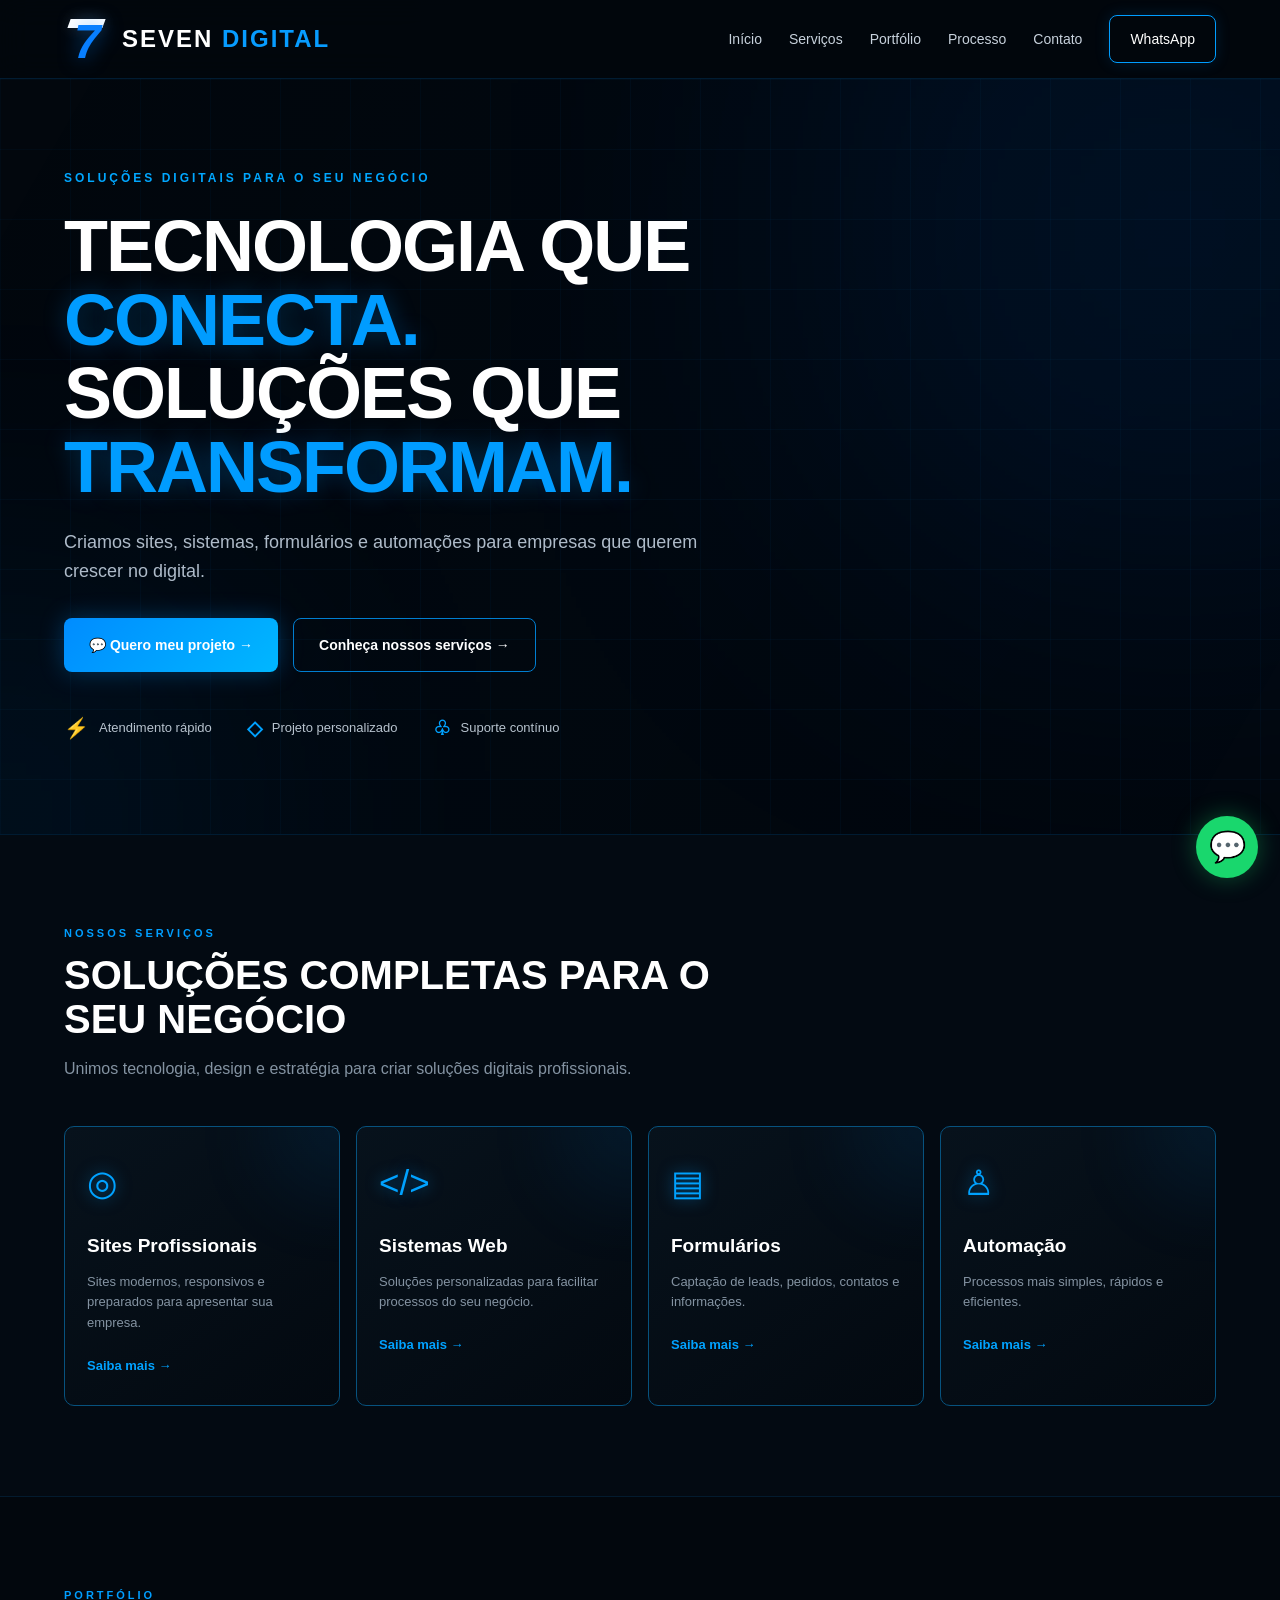
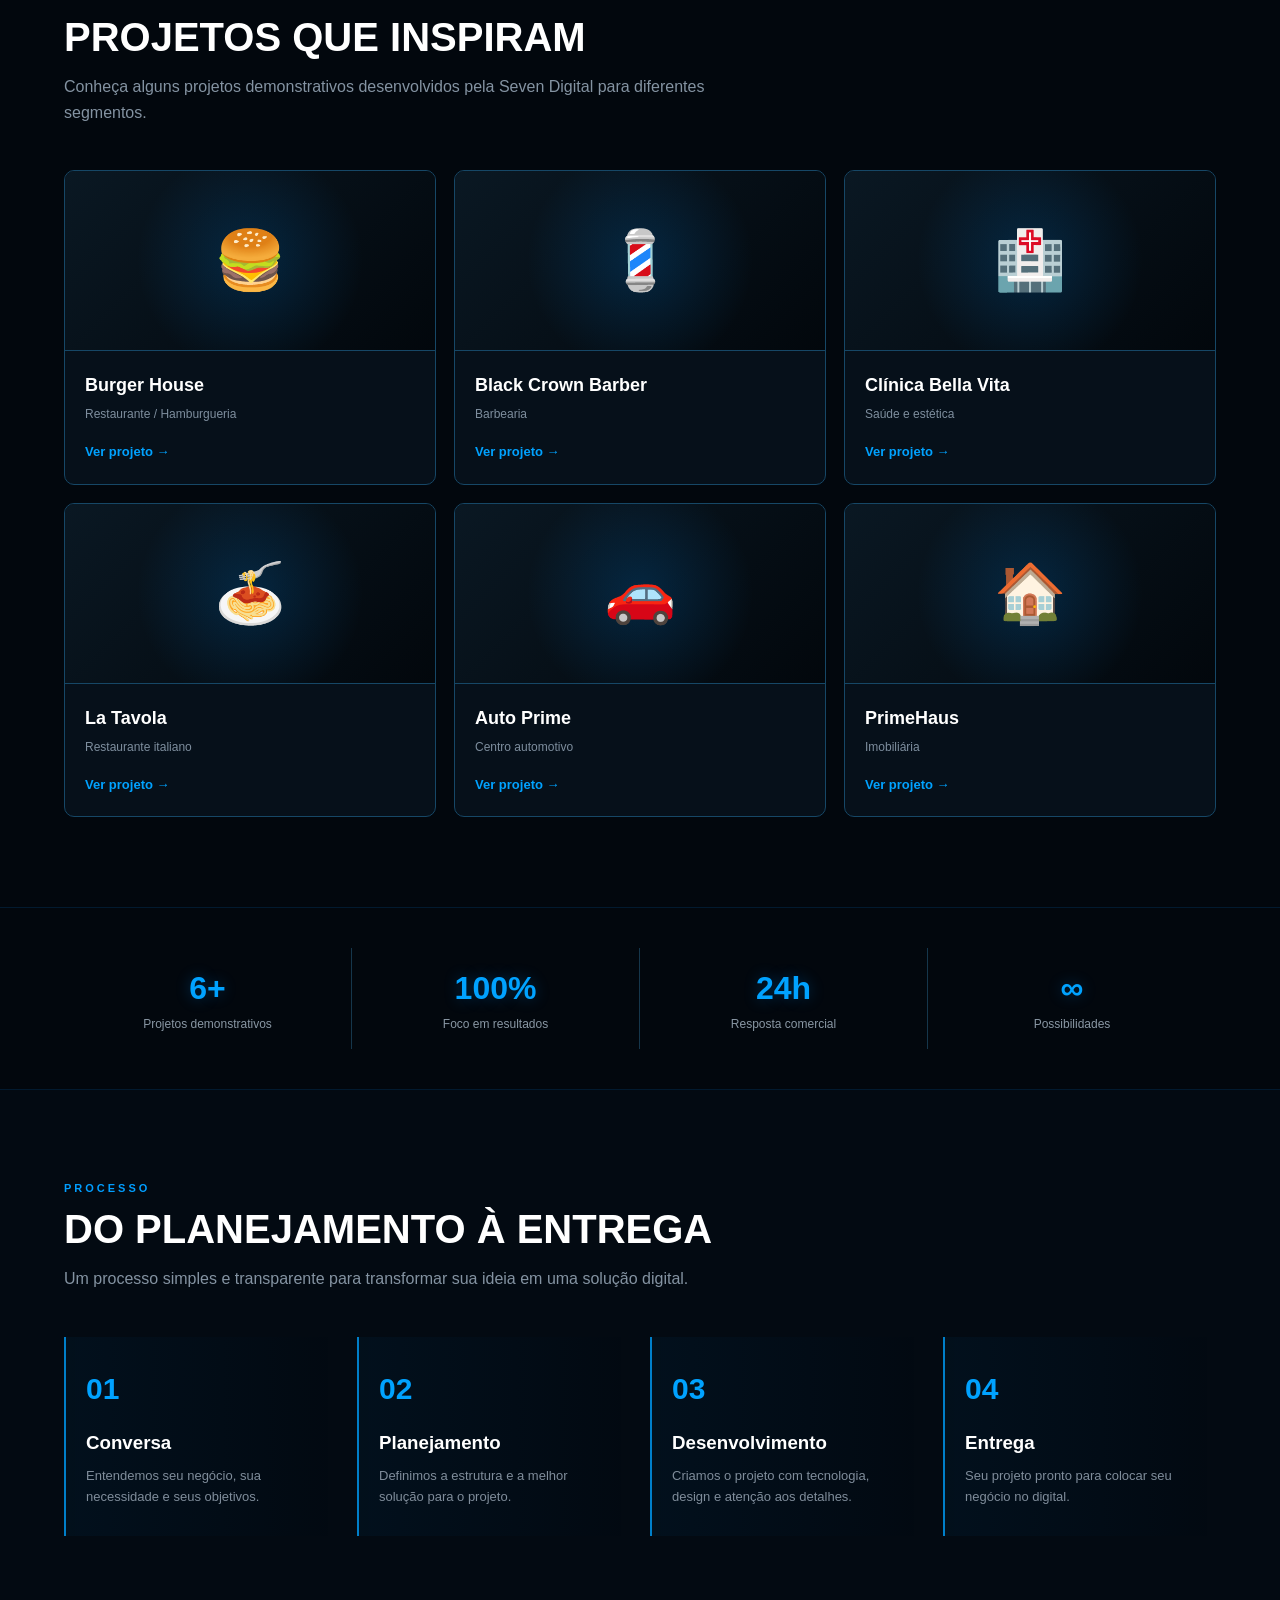
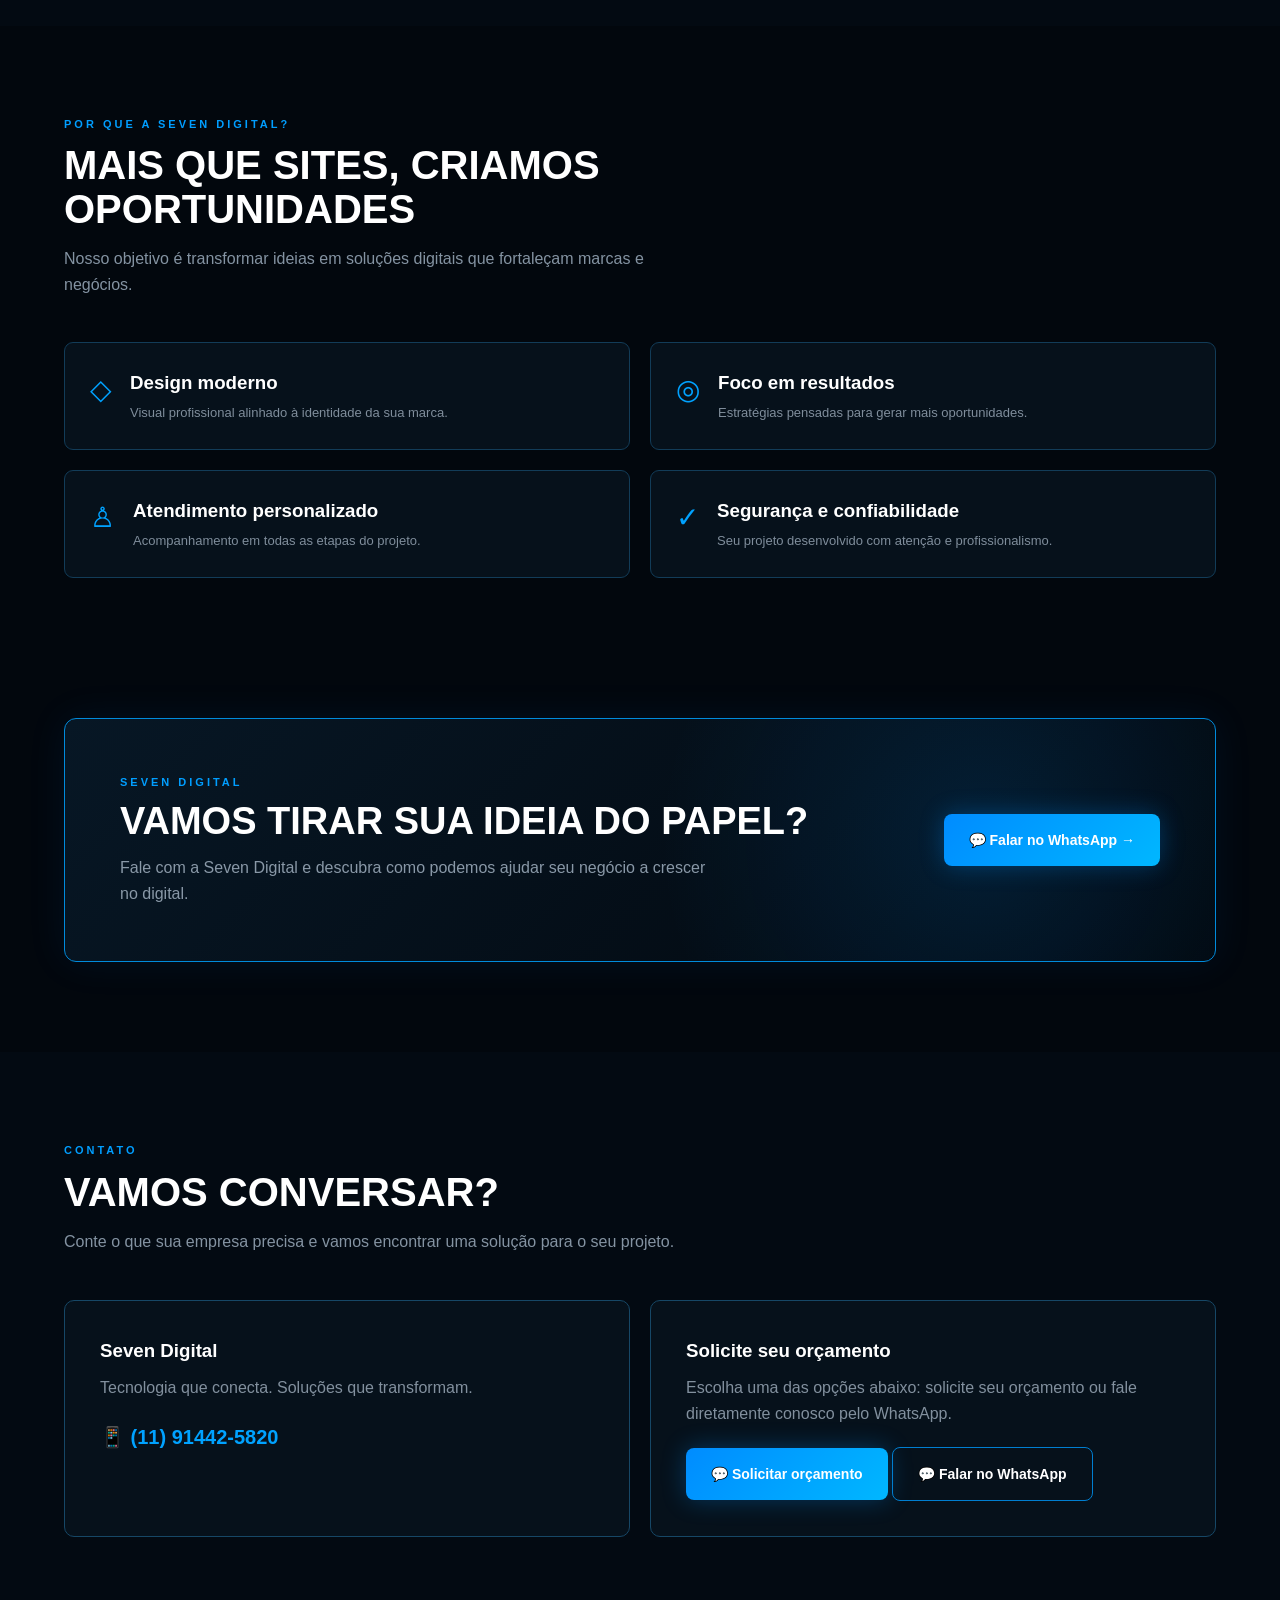
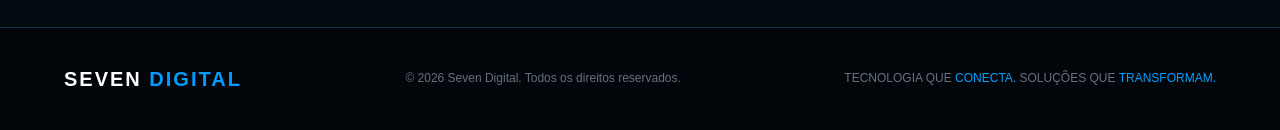
==== commit 29dbced2: "Update index.html" ====
--- a/index.html
+++ b/index.html
@@ -1524,12 +1524,12 @@
 <h3>Solicite seu orçamento</h3>
 
 <p>
-Clique abaixo e fale diretamente conosco
-pelo WhatsApp.
+Escolha uma das opções abaixo:
+solicite seu orçamento ou fale diretamente conosco pelo WhatsApp.
 </p>
 
 <a
-href="https://wa.me/5511914425820?text=Ol%C3%A1!%20Vim%20pelo%20site%20da%20Seven%20Digital%20e%20gostaria%20de%20solicitar%20um%20or%C3%A7amento."
+href="https://forms.gle/KtNwPCZXfM6QrTa49"
 target="_blank"
 class="btn btn-primary">
 
@@ -1537,6 +1537,13 @@
 
 </a>
 
+<a
+href="https://wa.me/5511914425820?text=Olá!%20Conheci%20a%20Seven%20Digital%20pelo%20site%20e%20gostaria%20de%20saber%20mais%20sobre%20os%20serviços."
+target="_blank"
+class="btn btn-secondary">
+💬 Falar no WhatsApp
+</a> 
+    
 </div>
 
 
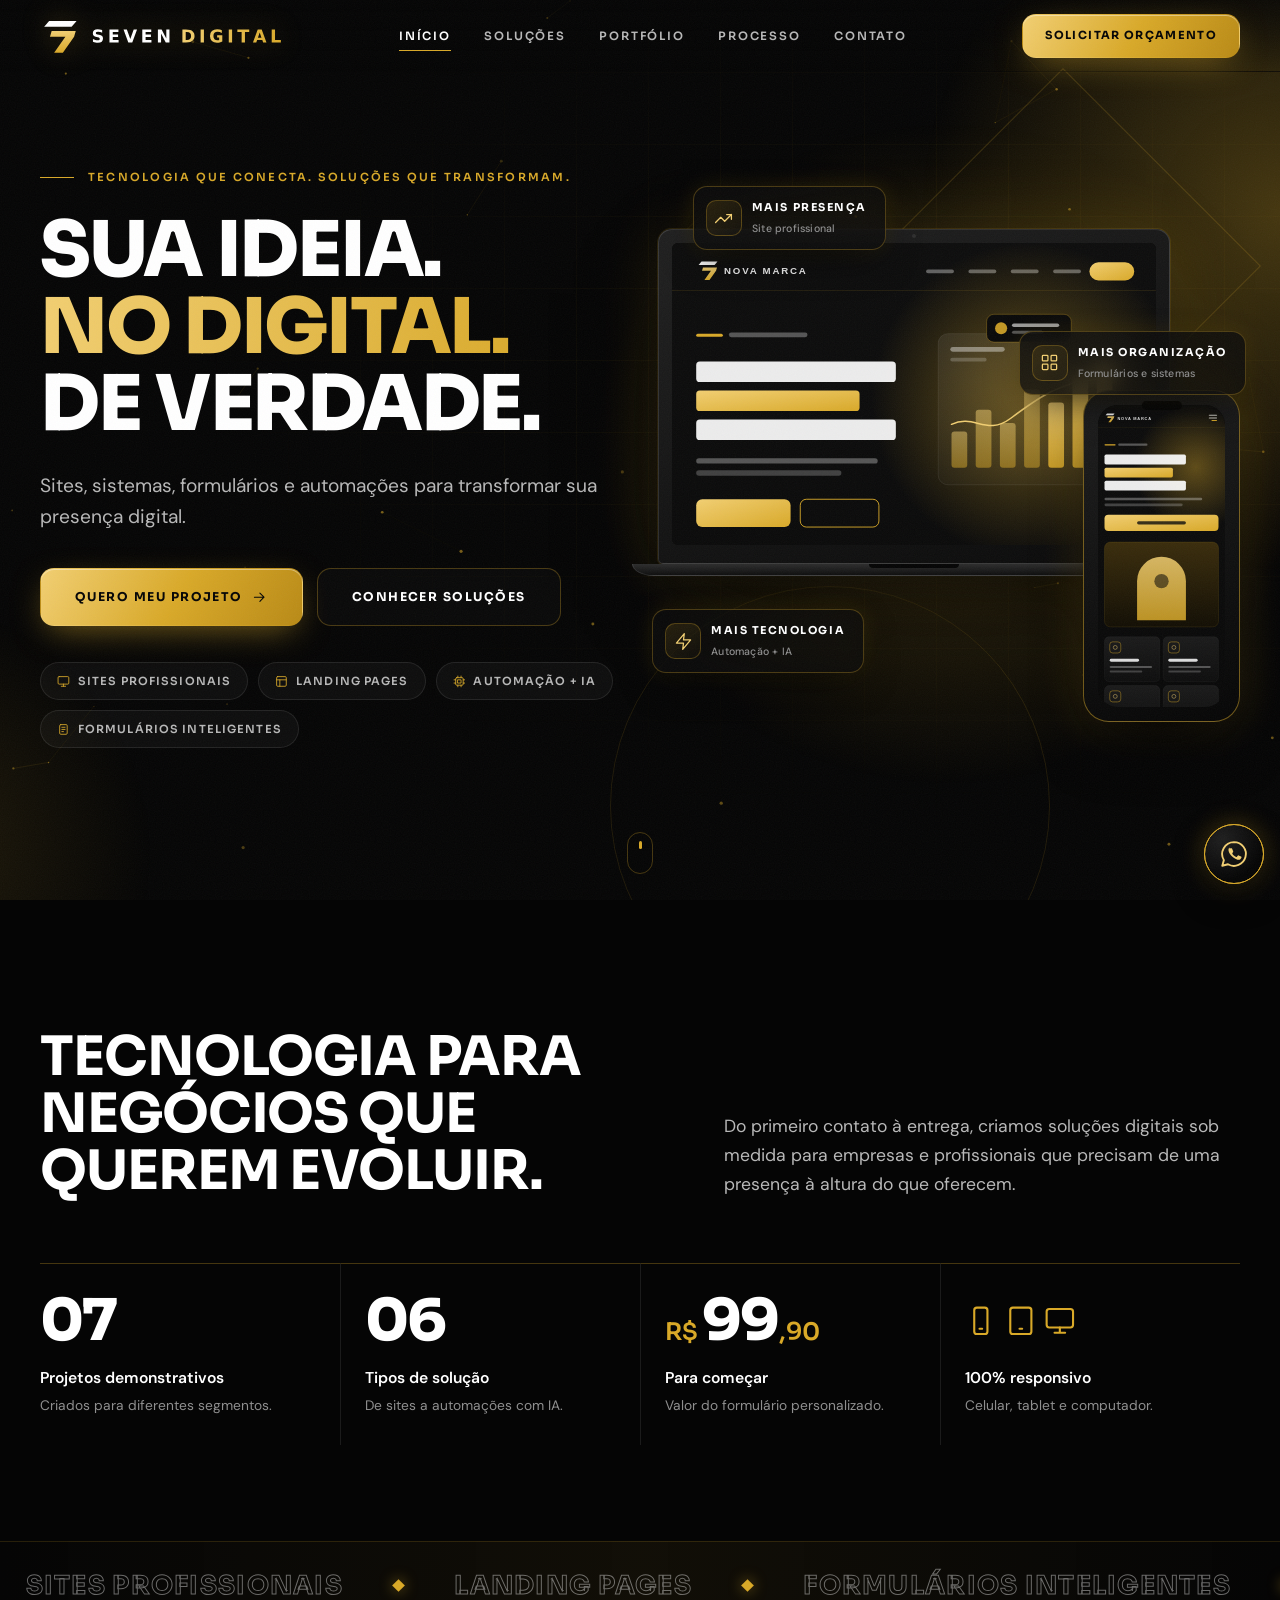
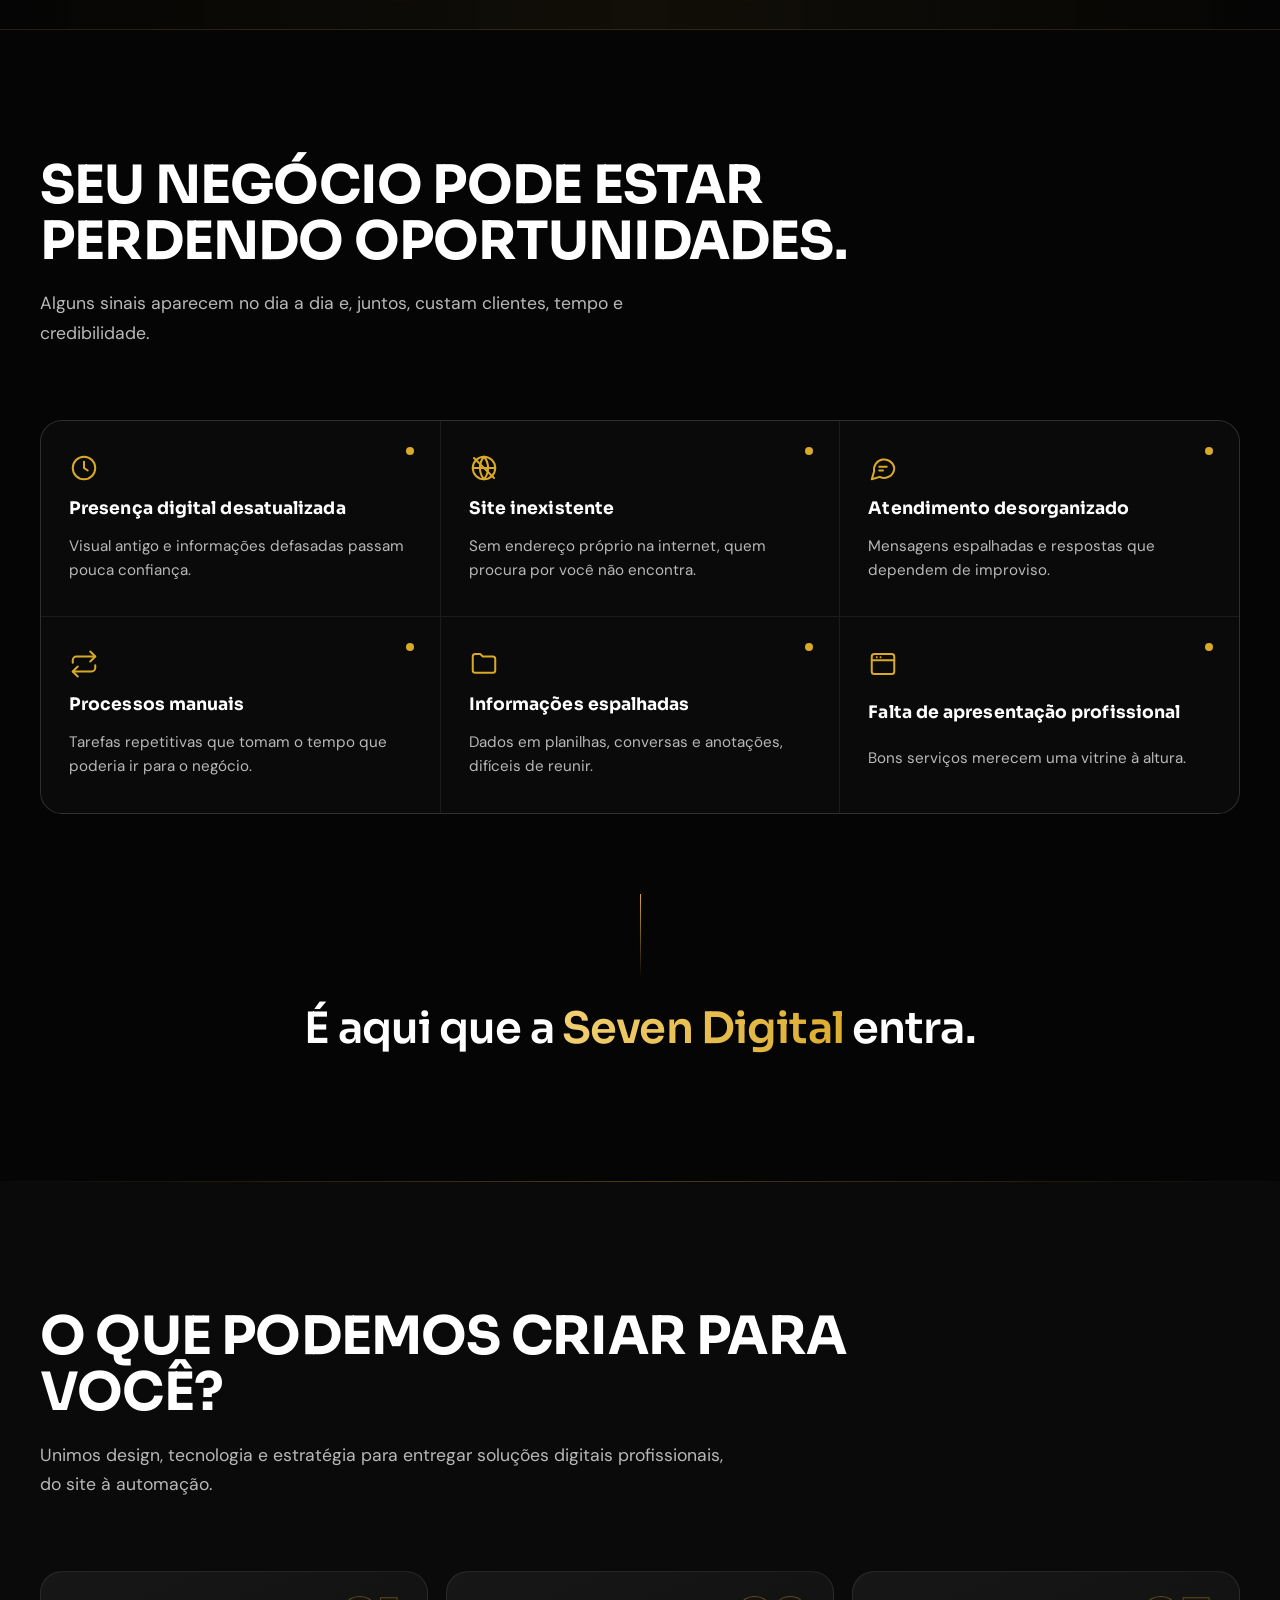
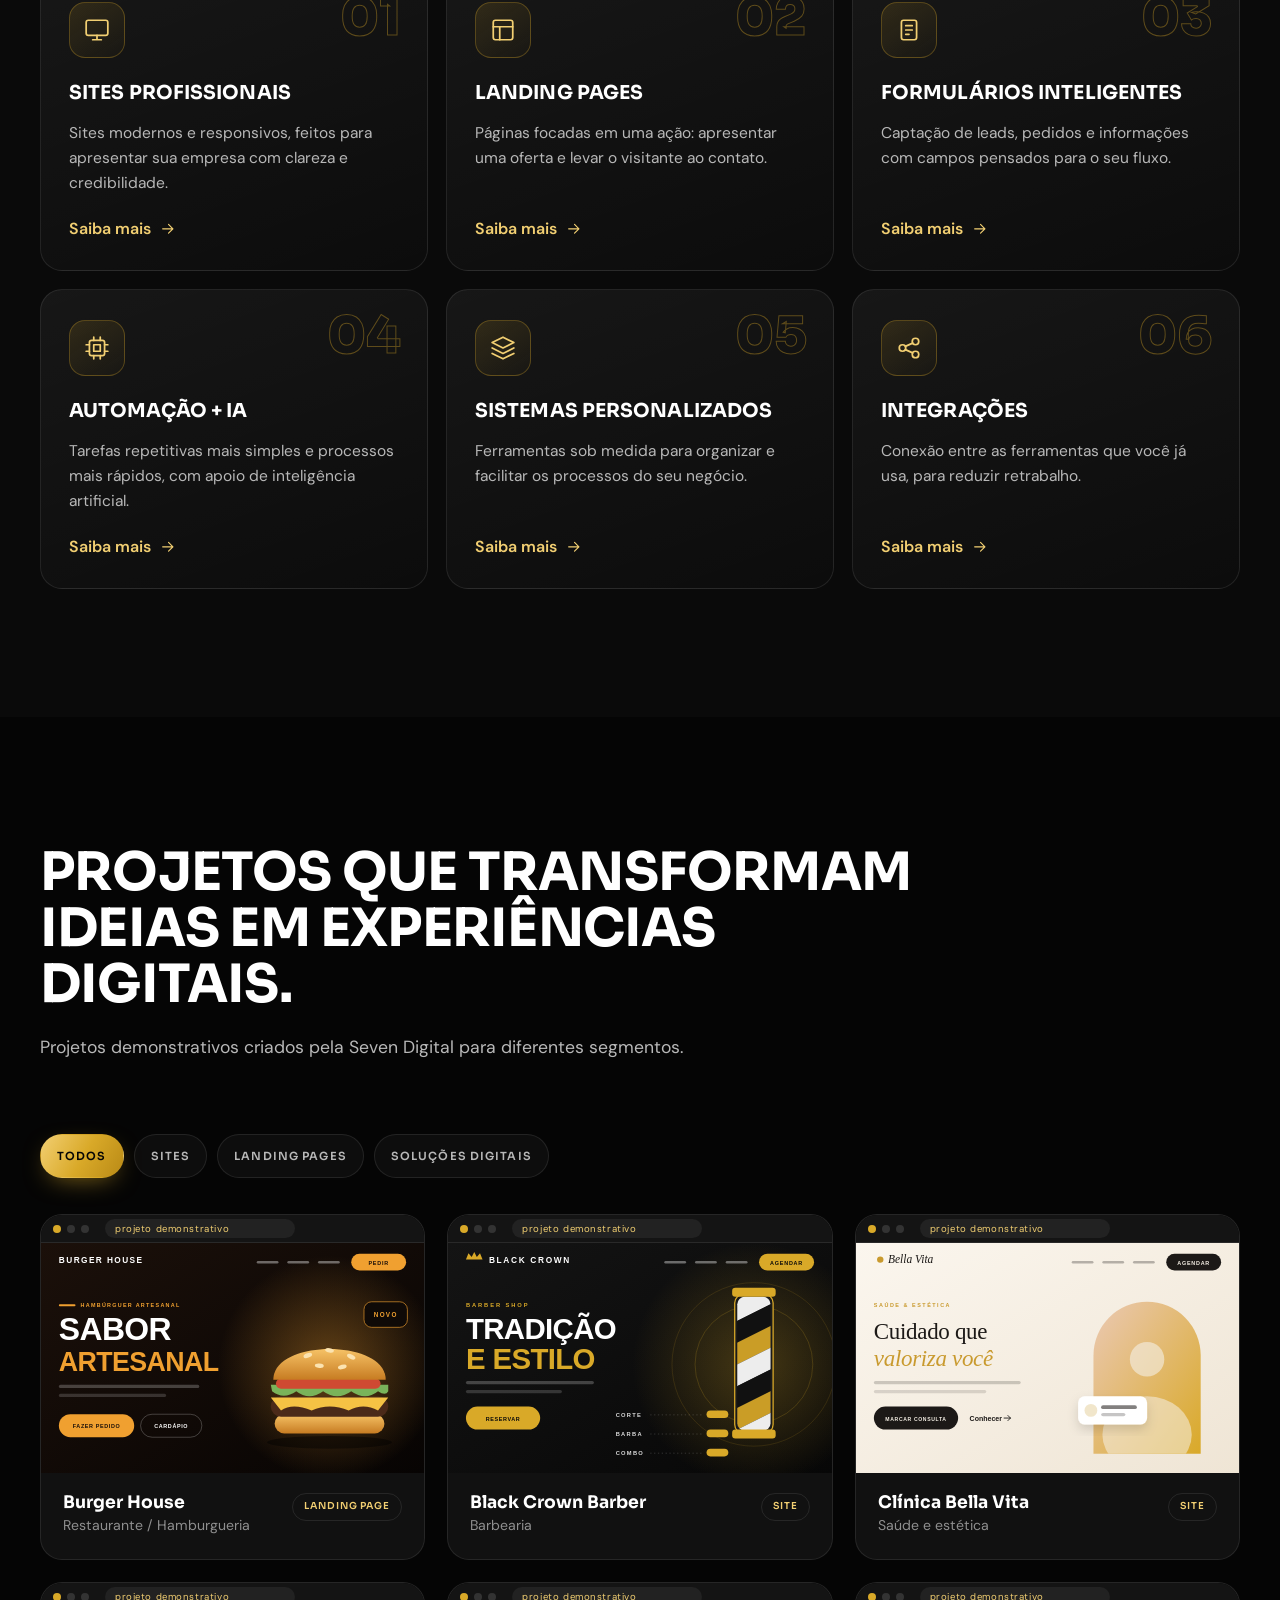
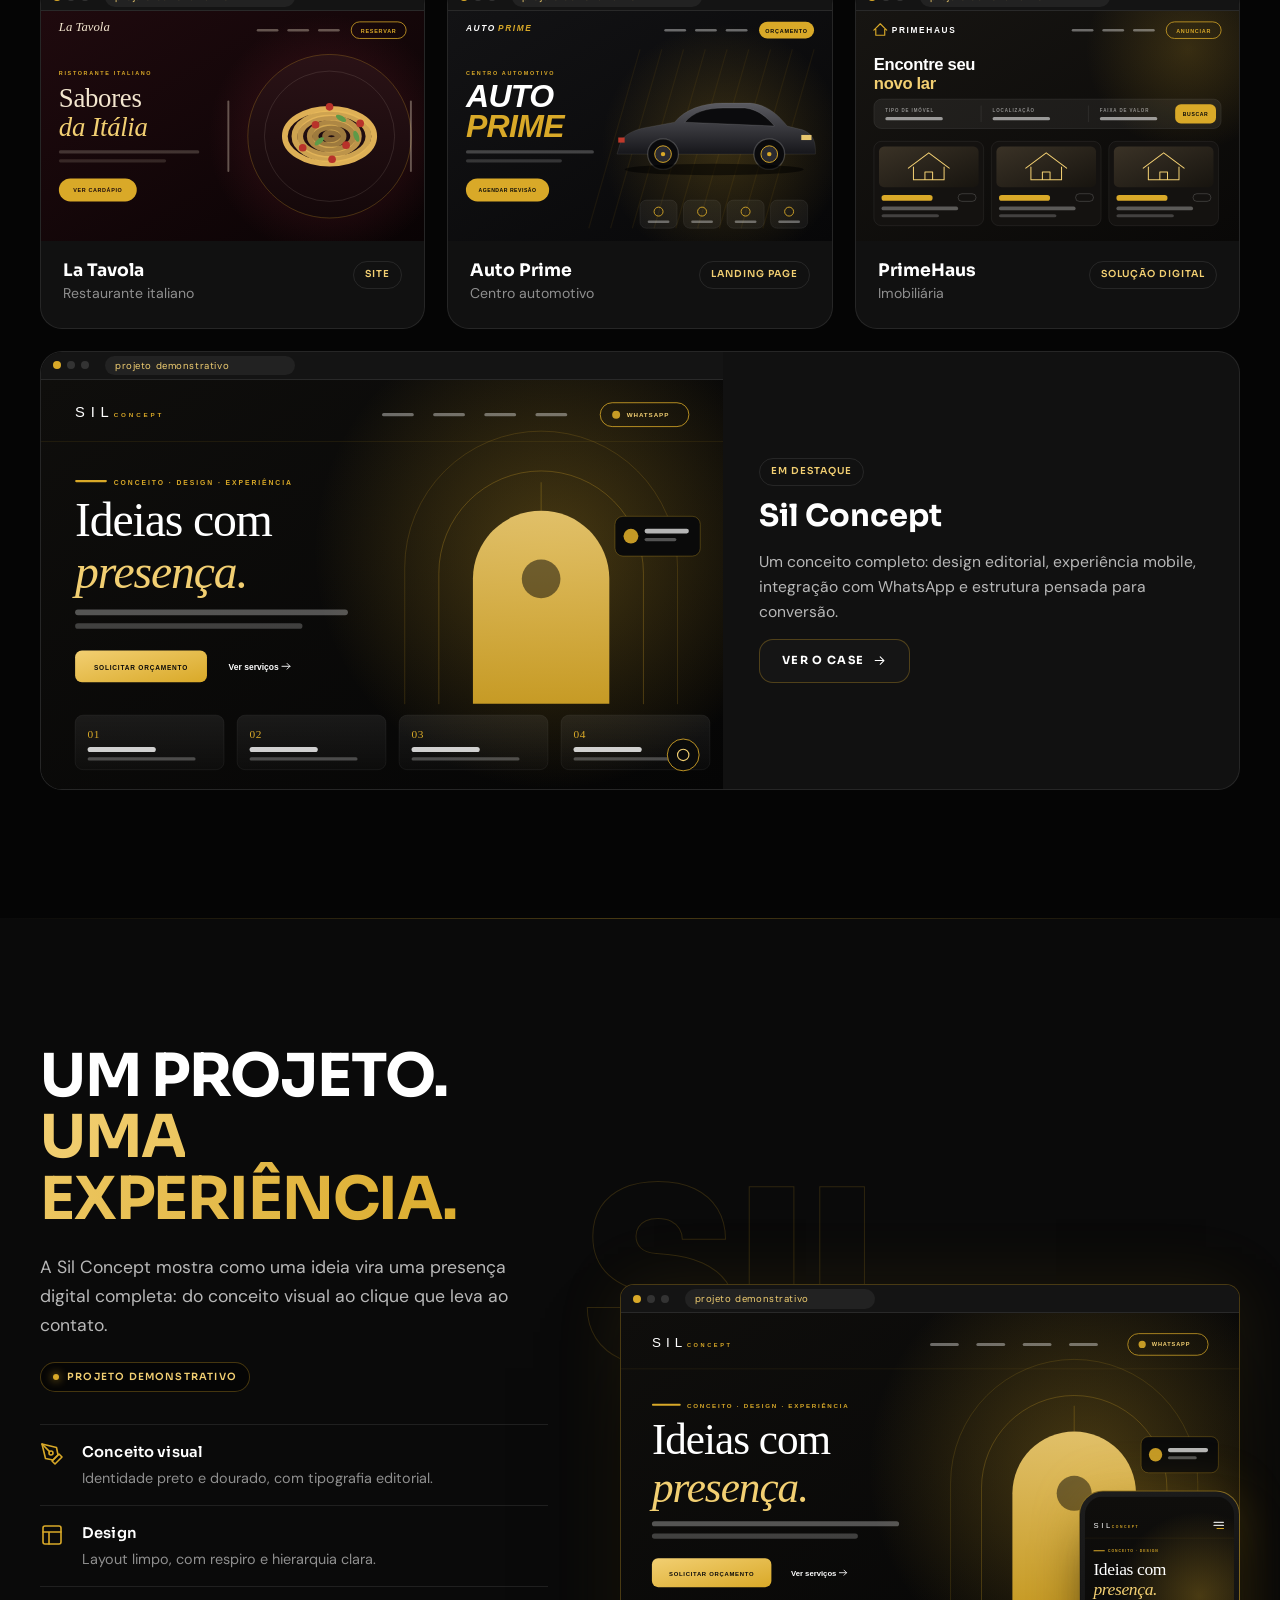
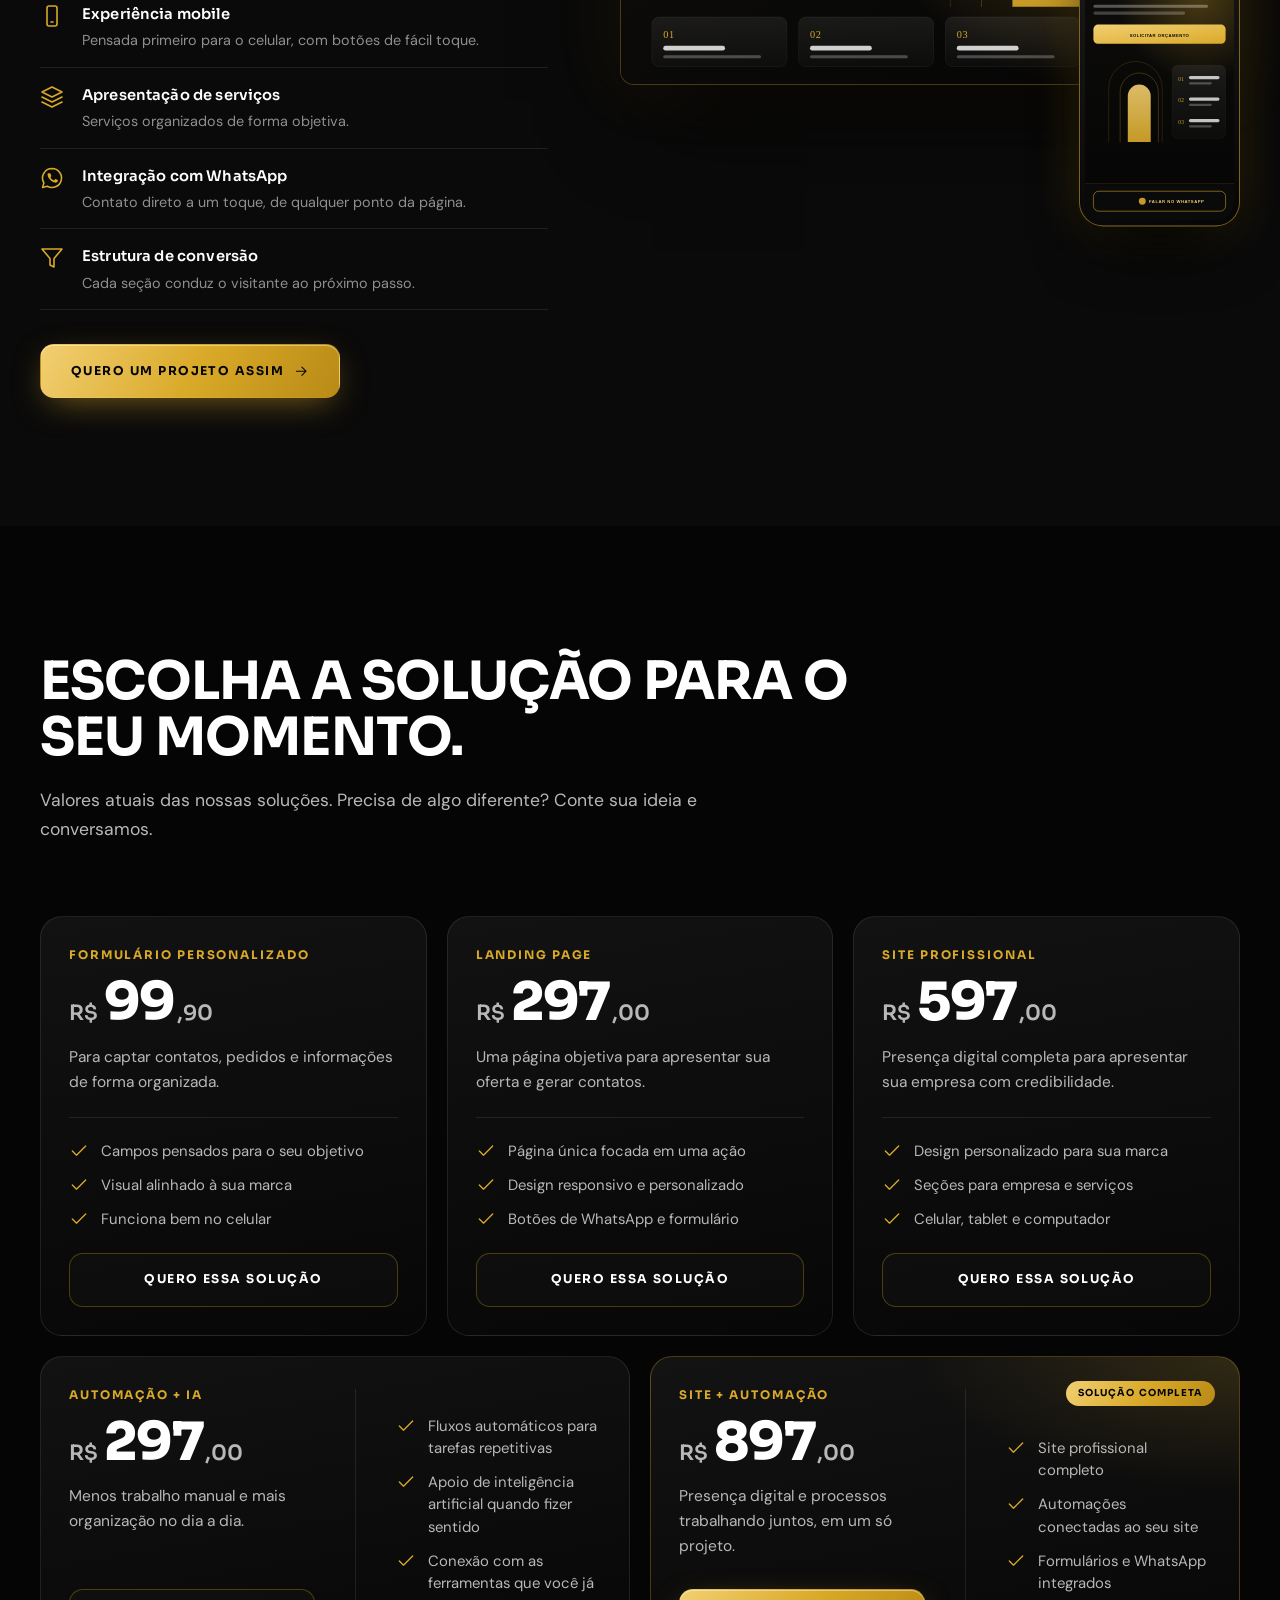
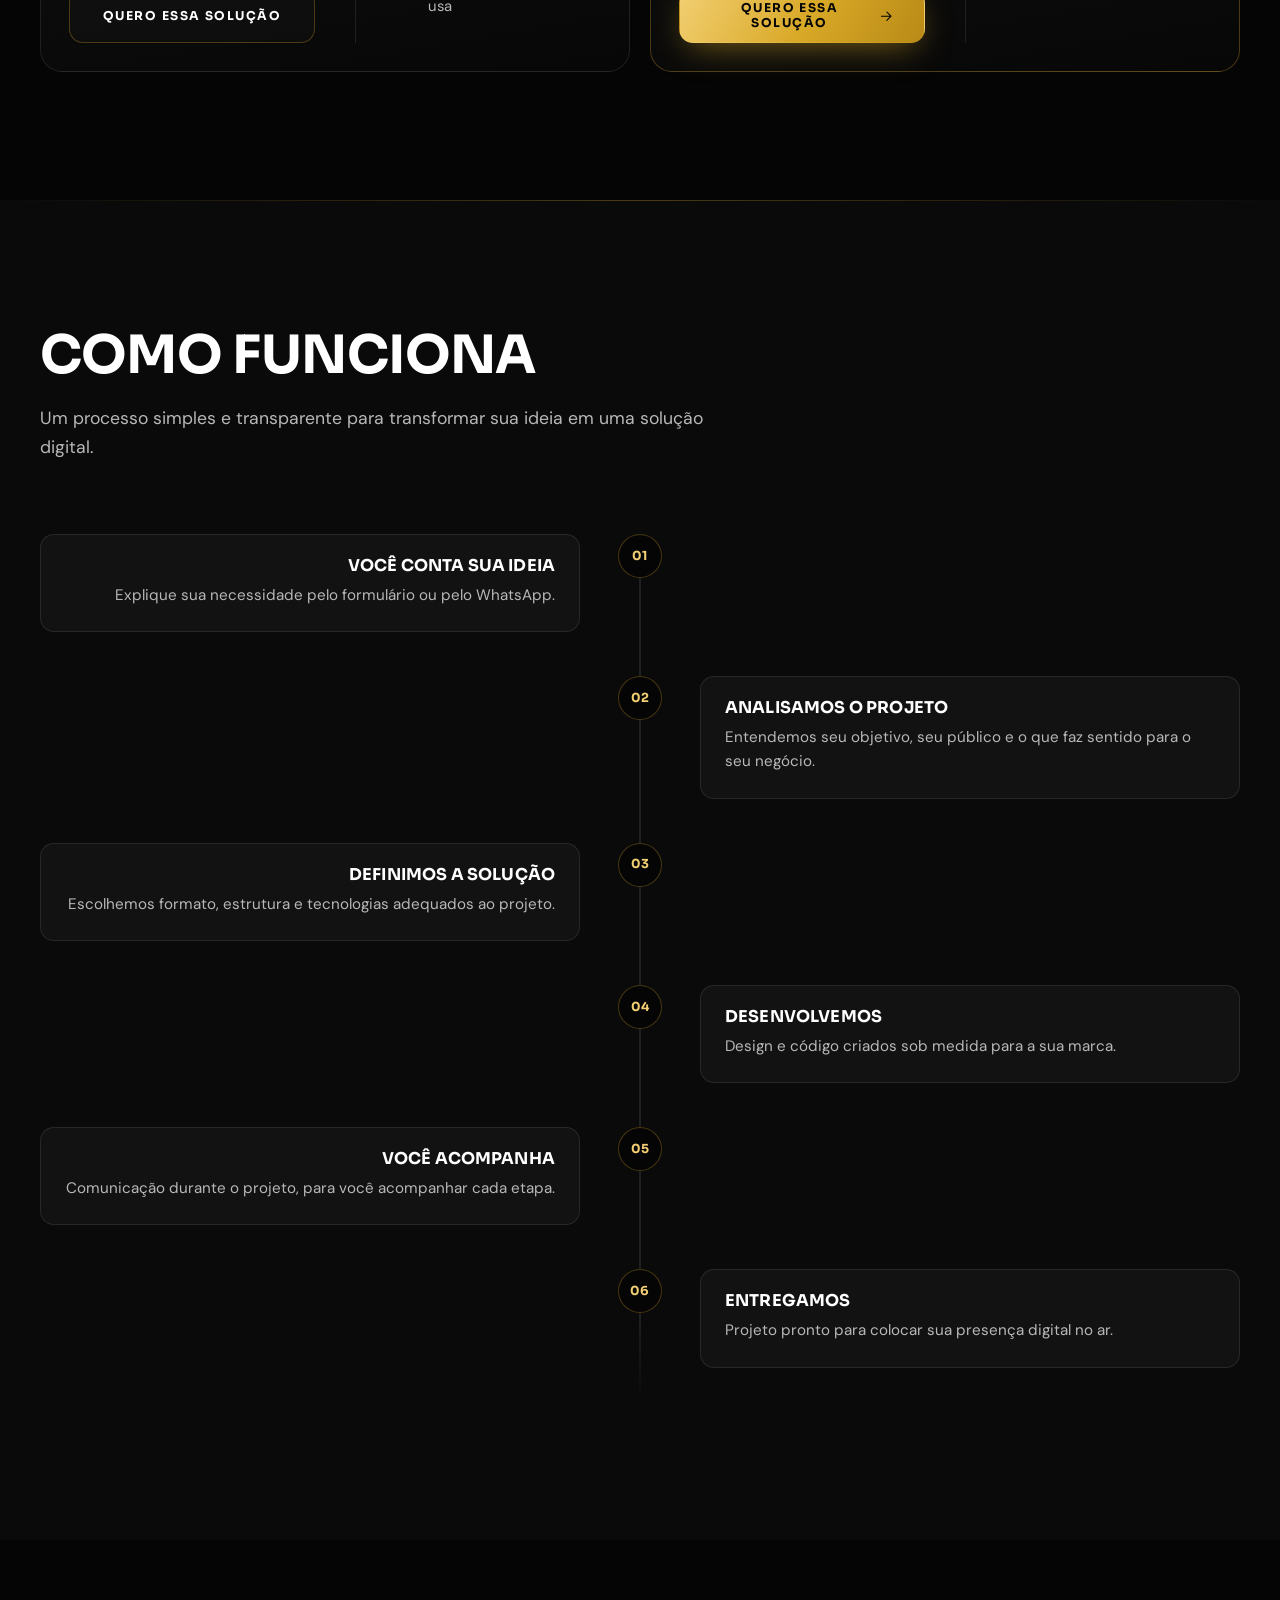
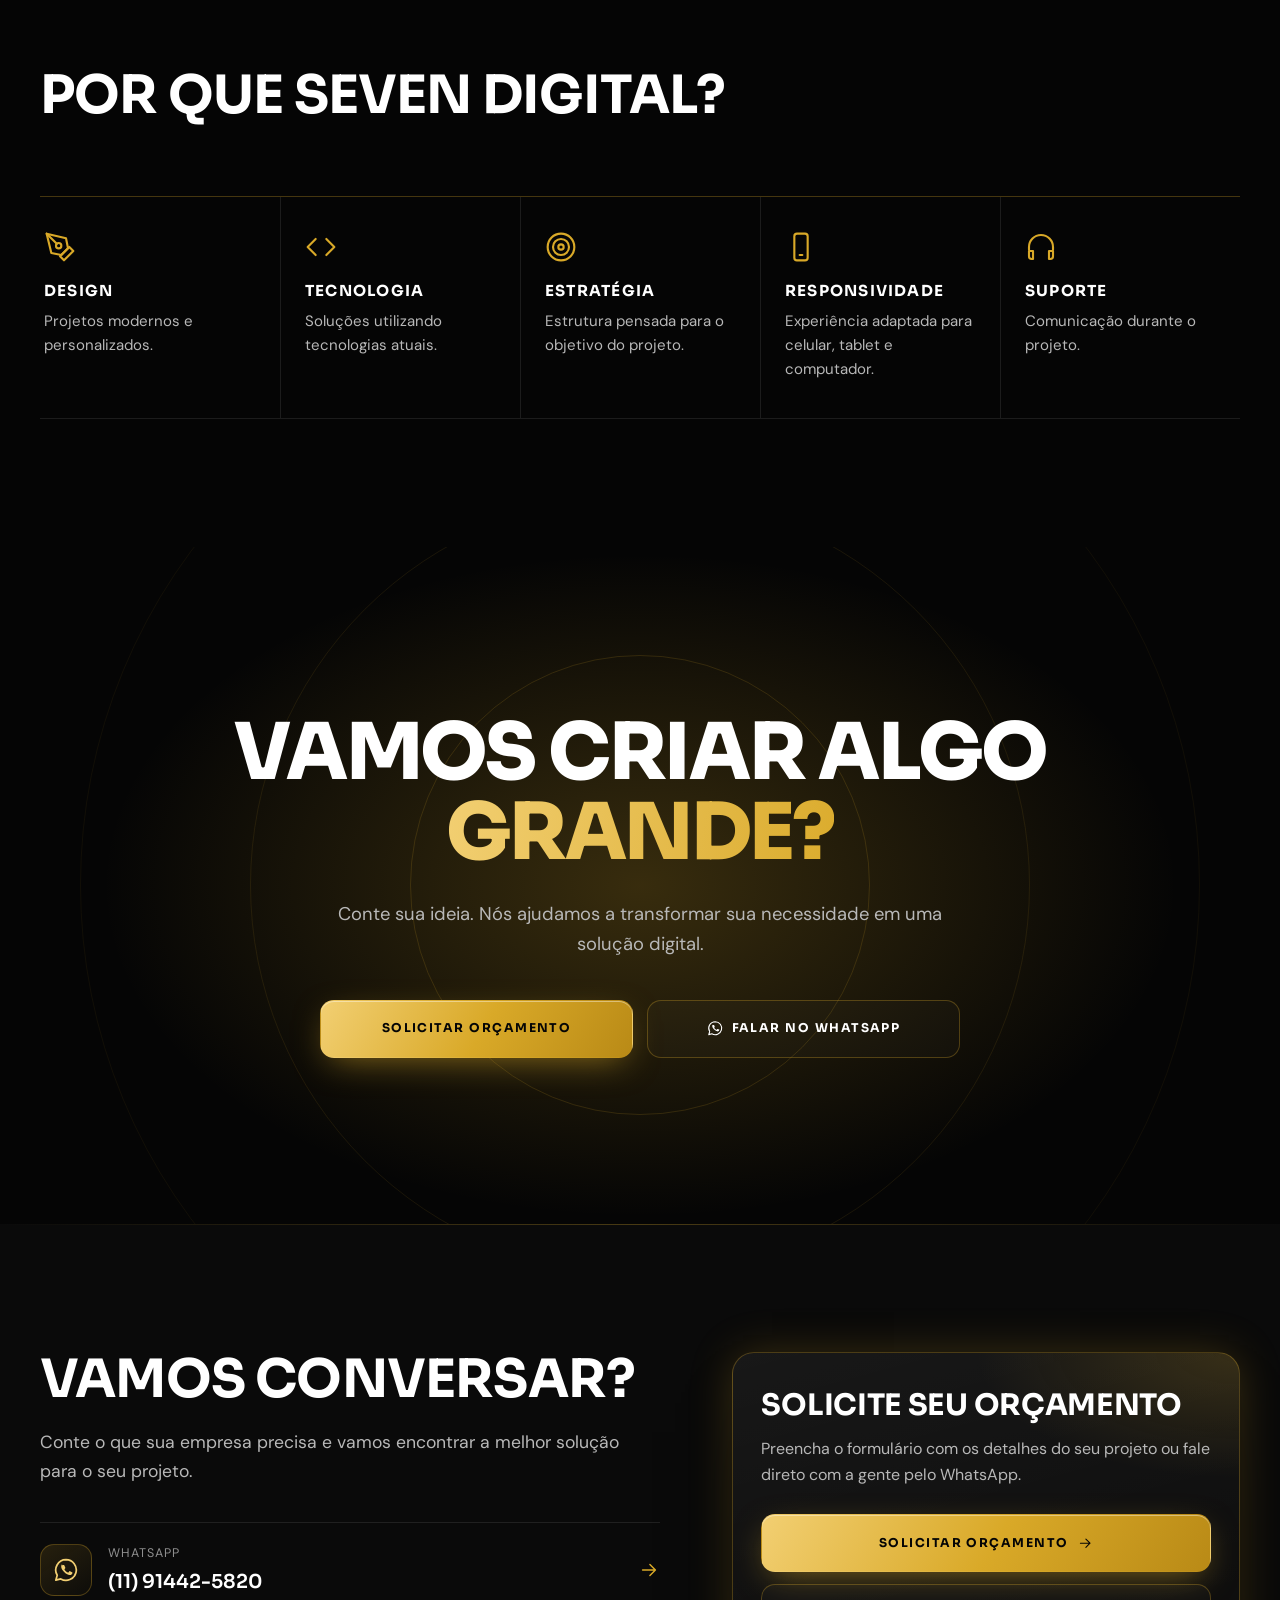
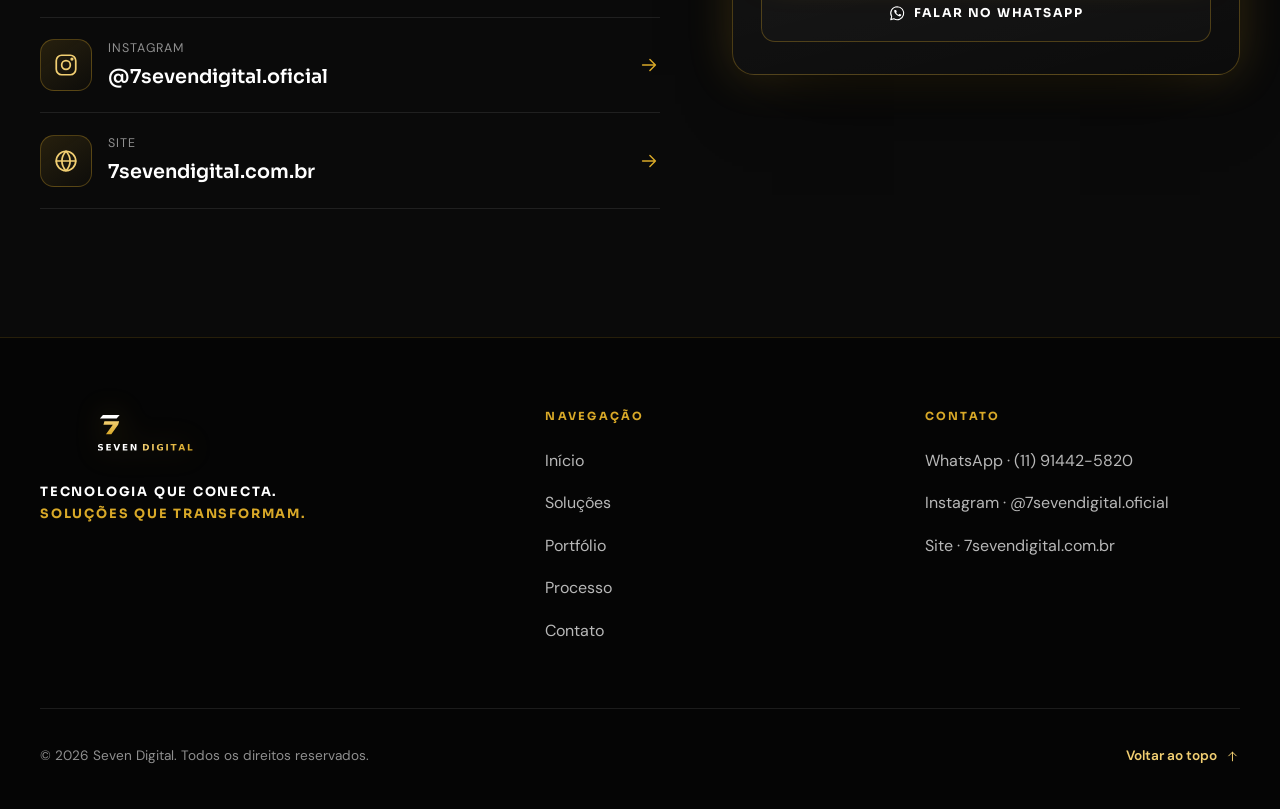
==== commit d8b5e73b: "Add files via upload" ====
--- a/index.html
+++ b/index.html
@@ -2,1593 +2,764 @@
 <html lang="pt-BR">
 <head>
 <meta charset="UTF-8">
-<meta name="viewport" content="width=device-width, initial-scale=1.0">
-
-<title>Seven Digital | Tecnologia que conecta</title>
-
-<meta name="description" content="Seven Digital — Sites, sistemas, formulários e automações para empresas que querem crescer no digital.">
-
-<style>
-
-*{
-    margin:0;
-    padding:0;
-    box-sizing:border-box;
+<meta name="viewport" content="width=device-width, initial-scale=1, viewport-fit=cover">
+
+<title>Seven Digital | Sites, Automação e Soluções Digitais</title>
+<meta name="description" content="Seven Digital cria sites profissionais, landing pages, formulários, automações e soluções digitais personalizadas para empresas e profissionais.">
+<meta name="theme-color" content="#050505">
+<meta name="color-scheme" content="dark">
+<meta name="robots" content="index, follow, max-image-preview:large">
+<link rel="canonical" href="https://7sevendigital.com.br/">
+
+<!-- Open Graph / redes sociais -->
+<meta property="og:type" content="website">
+<meta property="og:locale" content="pt_BR">
+<meta property="og:site_name" content="Seven Digital">
+<meta property="og:title" content="Seven Digital | Sites, Automação e Soluções Digitais">
+<meta property="og:description" content="Sites profissionais, landing pages, formulários, automações e soluções digitais personalizadas. Tecnologia que conecta. Soluções que transformam.">
+<meta property="og:url" content="https://7sevendigital.com.br/">
+<meta property="og:image" content="https://7sevendigital.com.br/assets/img/og-image.png">
+<meta property="og:image:width" content="1200">
+<meta property="og:image:height" content="630">
+<meta property="og:image:alt" content="Seven Digital — Tecnologia que conecta. Soluções que transformam.">
+<meta name="twitter:card" content="summary_large_image">
+<meta name="twitter:title" content="Seven Digital | Sites, Automação e Soluções Digitais">
+<meta name="twitter:description" content="Sites profissionais, landing pages, formulários, automações e soluções digitais personalizadas.">
+<meta name="twitter:image" content="https://7sevendigital.com.br/assets/img/og-image.png">
+
+<!-- Favicon -->
+<link rel="icon" href="assets/img/favicon.svg" type="image/svg+xml">
+<link rel="icon" href="assets/img/favicon-32.png" sizes="32x32" type="image/png">
+<link rel="apple-touch-icon" href="assets/img/apple-touch-icon.png">
+
+<!-- Fontes (carregamento não bloqueante, com fallback de sistema) -->
+<link rel="preconnect" href="https://fonts.googleapis.com">
+<link rel="preconnect" href="https://fonts.gstatic.com" crossorigin>
+<link rel="stylesheet" href="https://fonts.googleapis.com/css2?family=DM+Sans:wght@400;500;600&amp;family=Sora:wght@500;600;700;800&amp;display=swap" media="print" onload="this.media='all'">
+<noscript><link rel="stylesheet" href="https://fonts.googleapis.com/css2?family=DM+Sans:wght@400;500;600&amp;family=Sora:wght@500;600;700;800&amp;display=swap"></noscript>
+
+<!-- Estilos -->
+<link rel="stylesheet" href="css/tokens.css">
+<link rel="stylesheet" href="css/base.css">
+<link rel="stylesheet" href="css/components.css">
+<link rel="stylesheet" href="css/sections.css">
+
+<script>document.documentElement.classList.add('js');</script>
+
+<script type="application/ld+json">
+{
+  "@context": "https://schema.org",
+  "@type": "ProfessionalService",
+  "name": "Seven Digital",
+  "url": "https://7sevendigital.com.br/",
+  "slogan": "Tecnologia que conecta. Soluções que transformam.",
+  "description": "Sites profissionais, landing pages, formulários inteligentes, automação, inteligência artificial, sistemas personalizados e integrações.",
+  "telephone": "+55 11 91442-5820",
+  "areaServed": "BR",
+  "sameAs": ["https://www.instagram.com/7sevendigital.oficial/"]
 }
-
-html{
-    scroll-behavior:smooth;
-}
-
-body{
-    font-family:Arial,Helvetica,sans-serif;
-    background:#02070d;
-    color:#fff;
-    line-height:1.6;
-    overflow-x:hidden;
-}
-
-body:before{
-    content:"";
-    position:fixed;
-    inset:0;
-    pointer-events:none;
-    opacity:.25;
-    background-image:
-        linear-gradient(120deg,transparent 0%,rgba(0,145,255,.05) 50%,transparent 100%);
-    z-index:-2;
-}
-
-a{
-    text-decoration:none;
-    color:inherit;
-}
-
-.container{
-    width:90%;
-    max-width:1180px;
-    margin:auto;
-}
-
-/* ================= HEADER ================= */
-
-header{
-    position:sticky;
-    top:0;
-    z-index:999;
-    background:rgba(2,7,13,.92);
-    backdrop-filter:blur(15px);
-    border-bottom:1px solid rgba(0,145,255,.16);
-}
-
-.nav{
-    height:78px;
-    display:flex;
-    align-items:center;
-    justify-content:space-between;
-}
-
-.logo{
-    display:flex;
-    align-items:center;
-    gap:10px;
-}
-
-.logo-seven{
-    width:48px;
-    height:48px;
-    position:relative;
-}
-
-.logo-seven:before{
-    content:"";
-    position:absolute;
-    top:4px;
-    left:5px;
-    width:35px;
-    height:9px;
-    background:#fff;
-    transform:skew(-20deg);
-    box-shadow:0 0 15px rgba(255,255,255,.15);
-}
-
-.logo-seven:after{
-    content:"7";
-    position:absolute;
-    top:3px;
-    left:10px;
-    font-size:48px;
-    line-height:48px;
-    font-weight:900;
-    font-style:italic;
-    color:#087fff;
-    text-shadow:0 0 20px rgba(0,130,255,.55);
-}
-
-.logo-text{
-    font-size:24px;
-    font-weight:900;
-    letter-spacing:2px;
-}
-
-.logo-text span{
-    color:#079cff;
-}
-
-nav{
-    display:flex;
-    align-items:center;
-    gap:27px;
-}
-
-nav a{
-    color:#c7d1dc;
-    font-size:14px;
-    transition:.3s;
-}
-
-nav a:hover{
-    color:#00a2ff;
-}
-
-.nav-btn{
-    padding:12px 20px;
-    border:1px solid #009dff;
-    border-radius:8px;
-    color:#fff!important;
-    box-shadow:0 0 15px rgba(0,145,255,.15);
-}
-
-.nav-btn:hover{
-    background:#008cff;
-    box-shadow:0 0 25px rgba(0,145,255,.45);
-}
-
-/* ================= HERO ================= */
-
-.hero{
-    min-height:680px;
-    display:flex;
-    align-items:center;
-    position:relative;
-    overflow:hidden;
-    border-bottom:1px solid rgba(0,145,255,.15);
-}
-
-.hero:before{
-    content:"";
-    position:absolute;
-    width:600px;
-    height:600px;
-    right:-200px;
-    top:-150px;
-    background:#006eff;
-    filter:blur(180px);
-    opacity:.12;
-}
-
-.hero:after{
-    content:"";
-    position:absolute;
-    width:420px;
-    height:420px;
-    left:-220px;
-    bottom:-200px;
-    background:#008cff;
-    filter:blur(150px);
-    opacity:.10;
-}
-
-.grid-lines{
-    position:absolute;
-    inset:0;
-    background-image:
-        linear-gradient(rgba(0,145,255,.035) 1px,transparent 1px),
-        linear-gradient(90deg,rgba(0,145,255,.035) 1px,transparent 1px);
-    background-size:70px 70px;
-}
-
-.hero-content{
-    position:relative;
-    z-index:2;
-    max-width:700px;
-}
-
-.tag{
-    color:#00a7ff;
-    font-size:12px;
-    font-weight:bold;
-    letter-spacing:3px;
-    text-transform:uppercase;
-    margin-bottom:22px;
-}
-
-.hero h1{
-    font-size:clamp(44px,7vw,72px);
-    line-height:1.02;
-    letter-spacing:-2px;
-    text-transform:uppercase;
-    margin-bottom:24px;
-}
-
-.hero h1 span{
-    color:#009cff;
-    text-shadow:0 0 25px rgba(0,150,255,.3);
-}
-
-.hero p{
-    max-width:650px;
-    color:#aebbc9;
-    font-size:18px;
-    margin-bottom:32px;
-}
-
-.buttons{
-    display:flex;
-    gap:15px;
-    flex-wrap:wrap;
-}
-
-.btn{
-    display:inline-flex;
-    align-items:center;
-    justify-content:center;
-    padding:15px 25px;
-    border-radius:8px;
-    font-weight:bold;
-    font-size:14px;
-    transition:.3s;
-}
-
-.btn-primary{
-    background:linear-gradient(135deg,#008cff,#00b7ff);
-    box-shadow:0 0 25px rgba(0,145,255,.3);
-}
-
-.btn-primary:hover{
-    transform:translateY(-3px);
-    box-shadow:0 0 35px rgba(0,145,255,.55);
-}
-
-.btn-secondary{
-    border:1px solid #007ed0;
-    color:#fff;
-}
-
-.btn-secondary:hover{
-    background:rgba(0,145,255,.1);
-}
-
-/* HERO BENEFITS */
-
-.hero-benefits{
-    display:flex;
-    gap:35px;
-    margin-top:40px;
-    flex-wrap:wrap;
-}
-
-.hero-benefit{
-    display:flex;
-    align-items:center;
-    gap:10px;
-    color:#b7c3ce;
-    font-size:13px;
-}
-
-.hero-benefit strong{
-    color:#00a2ff;
-    font-size:20px;
-}
-
-/* ================= SECTIONS ================= */
-
-section{
-    padding:90px 0;
-    position:relative;
-}
-
-.section-head{
-    margin-bottom:45px;
-}
-
-.section-label{
-    color:#009eff;
-    font-size:11px;
-    font-weight:bold;
-    letter-spacing:3px;
-    text-transform:uppercase;
-    margin-bottom:10px;
-}
-
-.section-head h2{
-    font-size:40px;
-    line-height:1.1;
-    text-transform:uppercase;
-    max-width:650px;
-}
-
-.section-head p{
-    color:#8493a2;
-    max-width:650px;
-    margin-top:15px;
-}
-
-/* ================= SERVICES ================= */
-
-.services{
-    background:#030a12;
-    border-bottom:1px solid rgba(0,145,255,.12);
-}
-
-.services-grid{
-    display:grid;
-    grid-template-columns:repeat(4,1fr);
-    gap:16px;
-}
-
-.card{
-    min-height:235px;
-    padding:28px 22px;
-    background:linear-gradient(145deg,#07121c,#030910);
-    border:1px solid #07527e;
-    border-radius:10px;
-    position:relative;
-    overflow:hidden;
-    transition:.3s;
-}
-
-.card:before{
-    content:"";
-    position:absolute;
-    width:100px;
-    height:100px;
-    top:-50px;
-    right:-50px;
-    background:#008cff;
-    filter:blur(50px);
-    opacity:.15;
-}
-
-.card:hover{
-    transform:translateY(-6px);
-    border-color:#00a2ff;
-    box-shadow:0 10px 35px rgba(0,130,255,.12);
-}
-
-.icon{
-    font-size:35px;
-    color:#00a2ff;
-    margin-bottom:20px;
-    text-shadow:0 0 15px rgba(0,160,255,.5);
-}
-
-.card h3{
-    font-size:19px;
-    margin-bottom:10px;
-}
-
-.card p{
-    color:#8493a2;
-    font-size:13px;
-    margin-bottom:18px;
-}
-
-.card-link{
-    color:#00a2ff;
-    font-size:13px;
-    font-weight:bold;
-}
-
-/* ================= PORTFOLIO ================= */
-
-.portfolio-grid{
-    display:grid;
-    grid-template-columns:repeat(3,1fr);
-    gap:18px;
-}
-
-.project{
-    background:#06101a;
-    border:1px solid #164766;
-    border-radius:10px;
-    overflow:hidden;
-    transition:.3s;
-}
-
-.project:hover{
-    transform:translateY(-5px);
-    border-color:#00a2ff;
-    box-shadow:0 10px 30px rgba(0,145,255,.12);
-}
-
-.project-image{
-    height:180px;
-    display:flex;
-    align-items:center;
-    justify-content:center;
-    font-size:58px;
-    background:
-        radial-gradient(circle at center,rgba(0,145,255,.18),transparent 55%),
-        linear-gradient(135deg,#0a1823,#02070c);
-    border-bottom:1px solid #164766;
-}
-
-.project-info{
-    padding:20px;
-}
-
-.project-info h3{
-    font-size:18px;
-    margin-bottom:5px;
-}
-
-.project-info p{
-    color:#7e8e9e;
-    font-size:12px;
-    margin-bottom:14px;
-}
-
-.project-link{
-    color:#00a2ff;
-    font-size:13px;
-    font-weight:bold;
-}
-
-/* ================= STATS ================= */
-
-.stats{
-    padding:40px 0;
-    background:#02070d;
-    border-top:1px solid rgba(0,145,255,.14);
-    border-bottom:1px solid rgba(0,145,255,.14);
-}
-
-.stats-grid{
-    display:grid;
-    grid-template-columns:repeat(4,1fr);
-}
-
-.stat{
-    text-align:center;
-    padding:15px;
-    border-right:1px solid #15364b;
-}
-
-.stat:last-child{
-    border-right:0;
-}
-
-.stat-number{
-    color:#00a2ff;
-    font-size:32px;
-    font-weight:bold;
-    text-shadow:0 0 15px rgba(0,150,255,.3);
-}
-
-.stat p{
-    color:#8997a4;
-    font-size:12px;
-}
-
-/* ================= PROCESS ================= */
-
-.process{
-    background:#030a12;
-}
-
-.process-grid{
-    display:grid;
-    grid-template-columns:repeat(4,1fr);
-    gap:20px;
-}
-
-.step{
-    position:relative;
-    padding:28px 20px;
-    border-left:2px solid #007fc9;
-    background:linear-gradient(90deg,rgba(0,120,200,.06),transparent);
-}
-
-.step-number{
-    color:#00a2ff;
-    font-size:30px;
-    font-weight:900;
-    margin-bottom:15px;
-}
-
-.step h3{
-    margin-bottom:8px;
-}
-
-.step p{
-    color:#7f8d9b;
-    font-size:13px;
-}
-
-/* ================= BENEFITS ================= */
-
-.benefits-grid{
-    display:grid;
-    grid-template-columns:1fr 1fr;
-    gap:20px;
-}
-
-.benefit{
-    display:flex;
-    gap:18px;
-    padding:25px;
-    background:#06111b;
-    border:1px solid #123c58;
-    border-radius:9px;
-}
-
-.benefit-icon{
-    font-size:28px;
-    color:#00a2ff;
-}
-
-.benefit h3{
-    margin-bottom:5px;
-}
-
-.benefit p{
-    color:#7f8d9b;
-    font-size:13px;
-}
-
-/* ================= CTA ================= */
-
-.cta{
-    padding:50px 0 90px;
-}
-
-.cta-box{
-    padding:55px;
-    border:1px solid #008bdc;
-    border-radius:12px;
-    background:
-        radial-gradient(circle at 80% 50%,rgba(0,145,255,.14),transparent 35%),
-        linear-gradient(135deg,#071725,#02070d);
-    box-shadow:0 0 40px rgba(0,130,255,.08);
-    display:flex;
-    align-items:center;
-    justify-content:space-between;
-    gap:30px;
-}
-
-.cta-box h2{
-    font-size:38px;
-    text-transform:uppercase;
-    line-height:1.1;
-    margin-bottom:12px;
-}
-
-.cta-box p{
-    color:#8998a7;
-    max-width:600px;
-}
-
-/* ================= CONTACT ================= */
-
-.contact{
-    background:#030a12;
-}
-
-.contact-grid{
-    display:grid;
-    grid-template-columns:1fr 1fr;
-    gap:20px;
-}
-
-.contact-card{
-    padding:35px;
-    border:1px solid #164766;
-    background:#06111b;
-    border-radius:10px;
-}
-
-.contact-card h3{
-    margin-bottom:10px;
-}
-
-.contact-card p{
-    color:#82909e;
-    margin-bottom:20px;
-}
-
-.contact-number{
-    font-size:20px;
-    color:#00a2ff;
-    font-weight:bold;
-}
-
-/* ================= FOOTER ================= */
-
-footer{
-    border-top:1px solid #15364b;
-    padding:35px 0;
-    background:#02060b;
-}
-
-.footer-content{
-    display:flex;
-    justify-content:space-between;
-    align-items:center;
-    gap:20px;
-}
-
-.footer-logo{
-    font-weight:bold;
-    font-size:20px;
-    letter-spacing:2px;
-}
-
-.footer-logo span{
-    color:#009cff;
-}
-
-.footer-copy{
-    color:#65727e;
-    font-size:12px;
-}
-
-/* ================= WHATSAPP ================= */
-
-.whatsapp{
-    position:fixed;
-    right:22px;
-    bottom:22px;
-    width:62px;
-    height:62px;
-    border-radius:50%;
-    background:#19d76d;
-    display:flex;
-    align-items:center;
-    justify-content:center;
-    font-size:30px;
-    z-index:999;
-    box-shadow:0 0 25px rgba(25,215,109,.35);
-    transition:.3s;
-}
-
-.whatsapp:hover{
-    transform:scale(1.1);
-}
-
-/* ================= MOBILE ================= */
-
-@media(max-width:900px){
-
-    nav{
-        display:none;
-    }
-
-    .services-grid{
-        grid-template-columns:1fr 1fr;
-    }
-
-    .portfolio-grid{
-        grid-template-columns:1fr 1fr;
-    }
-
-    .process-grid{
-        grid-template-columns:1fr 1fr;
-    }
-
-    .stats-grid{
-        grid-template-columns:1fr 1fr;
-    }
-
-    .stat{
-        border-right:0;
-        border-bottom:1px solid #15364b;
-    }
-
-    .cta-box{
-        flex-direction:column;
-        align-items:flex-start;
-    }
-}
-
-@media(max-width:600px){
-
-    .container{
-        width:92%;
-    }
-
-    .hero{
-        min-height:650px;
-    }
-
-    .hero h1{
-        font-size:43px;
-    }
-
-    .hero p{
-        font-size:16px;
-    }
-
-    .buttons{
-        flex-direction:column;
-    }
-
-    .btn{
-        width:100%;
-    }
-
-    .hero-benefits{
-        gap:15px;
-        flex-direction:column;
-    }
-
-    .services-grid,
-    .portfolio-grid,
-    .process-grid,
-    .benefits-grid,
-    .contact-grid{
-        grid-template-columns:1fr;
-    }
-
-    .stats-grid{
-        grid-template-columns:1fr 1fr;
-    }
-
-    .section-head h2{
-        font-size:31px;
-    }
-
-    .cta-box{
-        padding:35px 25px;
-    }
-
-    .cta-box h2{
-        font-size:30px;
-    }
-
-    .footer-content{
-        flex-direction:column;
-        text-align:center;
-    }
-
-    .whatsapp{
-        width:57px;
-        height:57px;
-        right:16px;
-        bottom:16px;
-    }
-}
-
-</style>
+</script>
 </head>
 
 <body>
 
-<header>
-
-<div class="container nav">
-
-<a href="#inicio" class="logo">
-
-<div class="logo-seven"></div>
-
-<div class="logo-text">
-SEVEN <span>DIGITAL</span>
+<a class="skip-link" href="#conteudo">Pular para o conteúdo</a>
+
+<!-- ========== Sprite de ícones (linha fina, herda cor via currentColor) ========== -->
+<svg width="0" height="0" style="position:absolute" aria-hidden="true" focusable="false">
+
+  <symbol id="i-arrow" viewBox="0 0 24 24"><path d="M5 12h14M13 6l6 6-6 6"/></symbol>
+  <symbol id="i-check" viewBox="0 0 24 24"><path d="M20 6 9 17l-5-5"/></symbol>
+  <symbol id="i-monitor" viewBox="0 0 24 24"><rect x="2" y="3" width="20" height="14" rx="2"/><path d="M8 21h8M12 17v4"/></symbol>
+  <symbol id="i-layout" viewBox="0 0 24 24"><rect x="3" y="3" width="18" height="18" rx="2"/><path d="M3 9h18M9 21V9"/></symbol>
+  <symbol id="i-form" viewBox="0 0 24 24"><rect x="5" y="3" width="14" height="18" rx="2"/><path d="M9 8h6M9 12h6M9 16h3"/></symbol>
+  <symbol id="i-cpu" viewBox="0 0 24 24"><rect x="5" y="5" width="14" height="14" rx="2"/><rect x="9" y="9" width="6" height="6"/><path d="M9 2v3M15 2v3M9 19v3M15 19v3M2 9h3M2 15h3M19 9h3M19 15h3"/></symbol>
+  <symbol id="i-layers" viewBox="0 0 24 24"><path d="M12 2 2 7l10 5 10-5-10-5Z"/><path d="m2 17 10 5 10-5M2 12l10 5 10-5"/></symbol>
+  <symbol id="i-share" viewBox="0 0 24 24"><circle cx="6" cy="12" r="3"/><circle cx="18" cy="6" r="3"/><circle cx="18" cy="18" r="3"/><path d="m8.6 10.5 6.8-3M8.6 13.5l6.8 3"/></symbol>
+  <symbol id="i-clock" viewBox="0 0 24 24"><circle cx="12" cy="12" r="9"/><path d="M12 7v5l3 2"/></symbol>
+  <symbol id="i-globe-off" viewBox="0 0 24 24"><circle cx="12" cy="12" r="9"/><path d="M3 12h18M12 3a14 14 0 0 1 0 18M12 3a14 14 0 0 0 0 18"/><path d="m4 4 16 16"/></symbol>
+  <symbol id="i-chat" viewBox="0 0 24 24"><path d="M21 12a8 8 0 0 1-11.6 7.1L3 21l1.9-6.4A8 8 0 1 1 21 12Z"/><path d="M9 11h6M9 14h3"/></symbol>
+  <symbol id="i-repeat" viewBox="0 0 24 24"><path d="m17 2 4 4-4 4"/><path d="M3 11V9a3 3 0 0 1 3-3h15"/><path d="m7 22-4-4 4-4"/><path d="M21 13v2a3 3 0 0 1-3 3H3"/></symbol>
+  <symbol id="i-folder" viewBox="0 0 24 24"><path d="M3 6a2 2 0 0 1 2-2h4l2 2h8a2 2 0 0 1 2 2v9a2 2 0 0 1-2 2H5a2 2 0 0 1-2-2Z"/></symbol>
+  <symbol id="i-window" viewBox="0 0 24 24"><rect x="3" y="4" width="18" height="16" rx="2"/><path d="M3 9h18M7 6.5h.01M10 6.5h.01"/></symbol>
+  <symbol id="i-pen" viewBox="0 0 24 24"><path d="m12 19 7-7 3 3-7 7-3-3Z"/><path d="m18 13-1.5-7.5L2 2l3.5 14.5L13 18l5-5Z"/><path d="m2 2 7.6 7.6"/><circle cx="11" cy="11" r="2"/></symbol>
+  <symbol id="i-code" viewBox="0 0 24 24"><path d="m16 18 6-6-6-6M8 6l-6 6 6 6"/></symbol>
+  <symbol id="i-target" viewBox="0 0 24 24"><circle cx="12" cy="12" r="10"/><circle cx="12" cy="12" r="6"/><circle cx="12" cy="12" r="2"/></symbol>
+  <symbol id="i-phone" viewBox="0 0 24 24"><rect x="7" y="2" width="10" height="20" rx="2"/><path d="M11 18h2"/></symbol>
+  <symbol id="i-tablet" viewBox="0 0 24 24"><rect x="4" y="2" width="16" height="20" rx="2"/><path d="M11 18h2"/></symbol>
+  <symbol id="i-headset" viewBox="0 0 24 24"><path d="M3 14v-2a9 9 0 0 1 18 0v2"/><path d="M21 19a2 2 0 0 1-2 2h-1v-6h3ZM3 19a2 2 0 0 0 2 2h1v-6H3Z"/></symbol>
+  <symbol id="i-trend" viewBox="0 0 24 24"><path d="m22 7-8.5 8.5-5-5L2 17"/><path d="M16 7h6v6"/></symbol>
+  <symbol id="i-grid" viewBox="0 0 24 24"><rect x="3" y="3" width="7" height="7" rx="1"/><rect x="14" y="3" width="7" height="7" rx="1"/><rect x="3" y="14" width="7" height="7" rx="1"/><rect x="14" y="14" width="7" height="7" rx="1"/></symbol>
+  <symbol id="i-bolt" viewBox="0 0 24 24"><path d="M13 2 3 14h9l-1 8 10-12h-9l1-8Z"/></symbol>
+  <symbol id="i-funnel" viewBox="0 0 24 24"><path d="M22 3H2l8 9.5V19l4 2v-8.5L22 3Z"/></symbol>
+  <symbol id="i-instagram" viewBox="0 0 24 24"><rect x="3" y="3" width="18" height="18" rx="5"/><circle cx="12" cy="12" r="4"/><circle cx="17.5" cy="6.5" r=".7" fill="currentColor"/></symbol>
+  <symbol id="i-globe" viewBox="0 0 24 24"><circle cx="12" cy="12" r="9"/><path d="M3 12h18M12 3c2.5 2.7 3.8 5.7 3.8 9s-1.3 6.3-3.8 9c-2.5-2.7-3.8-5.7-3.8-9S9.5 5.7 12 3Z"/></symbol>
+  <symbol id="i-whatsapp" viewBox="0 0 24 24"><path d="M12 2.5a9.5 9.5 0 0 0-8.1 14.4L2.6 21.4l4.6-1.2A9.5 9.5 0 1 0 12 2.5Z"/><path d="M8.7 7.8c.2-.5.5-.5.8-.5h.4c.2 0 .4 0 .6.5l.8 1.9c.1.2.1.4 0 .6l-.6.8c-.1.2-.2.3 0 .6.5.9 1.6 2 3 2.6.3.1.4.1.6-.1l.8-1c.2-.2.4-.2.6-.1l1.9.9c.2.1.4.2.4.4 0 .5-.2 1.2-.9 1.7-.6.5-1.5.7-2.3.4-2.4-.7-4.5-2.2-5.9-4.3-.9-1.2-1.4-2.6-1.3-4 .1-.6.4-1.1.7-1.4Z" fill="currentColor" stroke="none"/></symbol>
+</svg>
+
+<div class="cursor-glow" aria-hidden="true"></div>
+
+<!-- ========================================================================
+     COMPONENTE · Header
+     ======================================================================== -->
+<header class="site-header" id="topo" data-component="header">
+  <div class="container header-inner">
+    <a class="brand" href="#inicio" aria-label="Seven Digital — voltar ao início">
+      <img src="assets/img/logo-header.svg" alt="Seven Digital" width="292" height="48" decoding="async">
+    </a>
+
+    <nav class="nav-desktop" aria-label="Principal">
+      <ul>
+        <li><a href="#inicio">Início</a></li>
+        <li><a href="#solucoes">Soluções</a></li>
+        <li><a href="#portfolio">Portfólio</a></li>
+        <li><a href="#processo">Processo</a></li>
+        <li><a href="#contato">Contato</a></li>
+      </ul>
+    </nav>
+
+    <a class="btn btn-gold btn-sm header-cta" href="https://forms.gle/KtNwPCZXfM6QrTa49" target="_blank" rel="noopener noreferrer"><span>Solicitar orçamento</span></a>
+
+    <button class="menu-toggle" type="button" aria-expanded="false" aria-controls="menu" aria-label="Abrir menu"><span></span><span></span></button>
+  </div>
+</header>
+
+<!-- Menu mobile (fora do header para o backdrop-filter não afetar o overlay) -->
+<div class="menu" id="menu" role="dialog" aria-modal="true" aria-label="Menu principal" data-component="menu">
+  <div class="menu-inner">
+    <nav aria-label="Menu mobile">
+      <ul class="menu-list">
+        <li style="--i:0"><a href="#inicio"><span>01</span>Início</a></li>
+        <li style="--i:1"><a href="#solucoes"><span>02</span>Soluções</a></li>
+        <li style="--i:2"><a href="#portfolio"><span>03</span>Portfólio</a></li>
+        <li style="--i:3"><a href="#processo"><span>04</span>Processo</a></li>
+        <li style="--i:4"><a href="#contato"><span>05</span>Contato</a></li>
+      </ul>
+    </nav>
+    <div class="menu-actions">
+      <a class="btn btn-gold btn-lg btn-block" href="https://forms.gle/KtNwPCZXfM6QrTa49" target="_blank" rel="noopener noreferrer"><span>Solicitar orçamento</span></a>
+      <a class="btn btn-outline btn-lg btn-block" href="https://wa.me/5511914425820?text=Ol%C3%A1%21%20Conheci%20a%20Seven%20Digital%20pelo%20site%20e%20gostaria%20de%20saber%20mais." target="_blank" rel="noopener noreferrer"><svg class="i" aria-hidden="true"><use href="#i-whatsapp"/></svg><span>Falar no WhatsApp</span></a>
+    </div>
+    <p class="menu-foot">(11) 91442-5820 &nbsp;·&nbsp; @7sevendigital.oficial</p>
+  </div>
 </div>
 
+<main id="conteudo">
+
+<!-- ========================================================================
+     COMPONENTE · Hero
+     ======================================================================== -->
+<section class="hero" id="inicio" aria-labelledby="hero-title" data-component="hero">
+  <canvas class="hero-canvas" aria-hidden="true"></canvas>
+  <div class="hero-bg" aria-hidden="true">
+    <div class="orb orb--1" data-parallax="0.12"></div>
+    <div class="orb orb--2" data-parallax="-0.08"></div>
+    <div class="shape shape--sq"></div>
+    <div class="shape shape--ci"></div>
+  </div>
+
+  <div class="container hero-inner">
+    <div class="hero-copy">
+      <p class="eyebrow hero-eyebrow" data-enter style="--d:.05s">Tecnologia que conecta. Soluções que transformam.</p>
+
+      <h1 class="hero-title" id="hero-title">
+        <span class="line" style="--n:0"><span>Sua ideia.</span></span>
+        <span class="line" style="--n:1"><span class="gold-text">No digital.</span></span>
+        <span class="line" style="--n:2"><span>De verdade.</span></span>
+      </h1>
+
+      <p class="hero-sub" data-enter style="--d:.32s">Sites, sistemas, formulários e automações para transformar sua presença digital.</p>
+
+      <div class="hero-actions" data-enter style="--d:.44s">
+        <a class="btn btn-gold btn-lg" href="https://wa.me/5511914425820?text=Ol%C3%A1%21%20Quero%20fazer%20um%20projeto%20com%20a%20Seven%20Digital." target="_blank" rel="noopener noreferrer"><span>Quero meu projeto</span><svg class="i i-arrow" aria-hidden="true"><use href="#i-arrow"/></svg></a>
+        <a class="btn btn-outline btn-lg" href="#solucoes"><span>Conhecer soluções</span></a>
+      </div>
+
+      <ul class="hero-tags" aria-label="O que criamos" data-enter style="--d:.56s">
+        <li class="chip"><svg class="i" aria-hidden="true"><use href="#i-monitor"/></svg>Sites profissionais</li>
+        <li class="chip"><svg class="i" aria-hidden="true"><use href="#i-layout"/></svg>Landing Pages</li>
+        <li class="chip"><svg class="i" aria-hidden="true"><use href="#i-cpu"/></svg>Automação + IA</li>
+        <li class="chip"><svg class="i" aria-hidden="true"><use href="#i-form"/></svg>Formulários inteligentes</li>
+      </ul>
+    </div>
+
+    <div class="hero-visual" data-enter="scale" style="--d:.2s">
+      <div class="visual-stage" role="img" aria-label="Ilustração de um notebook e um smartphone exibindo interfaces de sites modernos">
+        <div class="stage-glow"></div>
+
+        <div class="laptop">
+          <div class="laptop-lid">
+            <div class="laptop-screen">
+              <img class="screen-scroll" src="assets/img/hero-screen-desktop.svg" alt="" width="800" height="1600" decoding="async">
+            </div>
+          </div>
+          <div class="laptop-base"></div>
+        </div>
+
+        <div class="phone">
+          <div class="phone-screen">
+            <img class="screen-scroll" src="assets/img/hero-screen-phone.svg" alt="" width="390" height="1560" decoding="async">
+          </div>
+        </div>
+
+        <div class="float-card fc-1"><span class="icon-tile"><svg class="i" aria-hidden="true"><use href="#i-trend"/></svg></span><span>Mais presença<small>Site profissional</small></span></div>
+        <div class="float-card fc-2"><span class="icon-tile"><svg class="i" aria-hidden="true"><use href="#i-grid"/></svg></span><span>Mais organização<small>Formulários e sistemas</small></span></div>
+        <div class="float-card fc-3"><span class="icon-tile"><svg class="i" aria-hidden="true"><use href="#i-bolt"/></svg></span><span>Mais tecnologia<small>Automação + IA</small></span></div>
+      </div>
+    </div>
+  </div>
+
+  <a class="scroll-cue" href="#confianca" aria-label="Rolar para o próximo conteúdo"><span></span></a>
+</section>
+
+<!-- ========================================================================
+     COMPONENTE · Confiança
+     ======================================================================== -->
+<section class="section trust" id="confianca" aria-labelledby="trust-title" data-component="trust">
+  <div class="container">
+    <div class="trust-head">
+      <h2 id="trust-title" data-reveal>Tecnologia para negócios que querem evoluir.</h2>
+      <p data-reveal style="--d:.1s">Do primeiro contato à entrega, criamos soluções digitais sob medida para empresas e profissionais que precisam de uma presença à altura do que oferecem.</p>
+    </div>
+
+    <div class="stat-grid" data-stagger>
+      <div class="stat" data-reveal>
+        <p class="stat-num" aria-label="7"><span class="counter" data-to="7" data-pad="2" aria-hidden="true">07</span></p>
+        <p class="stat-label">Projetos demonstrativos</p>
+        <p class="stat-sub">Criados para diferentes segmentos.</p>
+      </div>
+      <div class="stat" data-reveal>
+        <p class="stat-num" aria-label="6"><span class="counter" data-to="6" data-pad="2" aria-hidden="true">06</span></p>
+        <p class="stat-label">Tipos de solução</p>
+        <p class="stat-sub">De sites a automações com IA.</p>
+      </div>
+      <div class="stat" data-reveal>
+        <p class="stat-num" aria-label="R$ 99,90"><span aria-hidden="true"><span class="unit">R$</span>99<span class="unit">,90</span></span></p>
+        <p class="stat-label">Para começar</p>
+        <p class="stat-sub">Valor do formulário personalizado.</p>
+      </div>
+      <div class="stat" data-reveal>
+        <p class="stat-num" aria-hidden="true"><svg class="i"><use href="#i-phone"/></svg><svg class="i"><use href="#i-tablet"/></svg><svg class="i"><use href="#i-monitor"/></svg></p>
+        <p class="stat-label">100% responsivo</p>
+        <p class="stat-sub">Celular, tablet e computador.</p>
+      </div>
+    </div>
+  </div>
+
+  <div class="marquee" aria-hidden="true">
+    <div class="marquee-track">
+      <div class="marquee-group"><span>Sites profissionais</span><span>Landing Pages</span><span>Formulários inteligentes</span><span>Automação + IA</span><span>Sistemas personalizados</span><span>Integrações</span></div>
+      <div class="marquee-group"><span>Sites profissionais</span><span>Landing Pages</span><span>Formulários inteligentes</span><span>Automação + IA</span><span>Sistemas personalizados</span><span>Integrações</span></div>
+    </div>
+  </div>
+</section>
+
+<!-- ========================================================================
+     COMPONENTE · Problema
+     ======================================================================== -->
+<section class="section" id="problema" aria-labelledby="problem-title" data-component="problem">
+  <div class="container">
+    <div class="section-head">
+      <h2 id="problem-title" data-reveal>Seu negócio pode estar perdendo oportunidades.</h2>
+      <p data-reveal style="--d:.1s">Alguns sinais aparecem no dia a dia e, juntos, custam clientes, tempo e credibilidade.</p>
+    </div>
+
+    <div class="problem-grid" data-stagger>
+      <article class="problem-card fx" data-reveal>
+        <span class="ping" aria-hidden="true" style="--pd:0s"></span>
+        <svg class="i" aria-hidden="true"><use href="#i-clock"/></svg>
+        <h3>Presença digital desatualizada</h3>
+        <p>Visual antigo e informações defasadas passam pouca confiança.</p>
+      </article>
+      <article class="problem-card fx" data-reveal>
+        <span class="ping" aria-hidden="true" style="--pd:-.5s"></span>
+        <svg class="i" aria-hidden="true"><use href="#i-globe-off"/></svg>
+        <h3>Site inexistente</h3>
+        <p>Sem endereço próprio na internet, quem procura por você não encontra.</p>
+      </article>
+      <article class="problem-card fx" data-reveal>
+        <span class="ping" aria-hidden="true" style="--pd:-1s"></span>
+        <svg class="i" aria-hidden="true"><use href="#i-chat"/></svg>
+        <h3>Atendimento desorganizado</h3>
+        <p>Mensagens espalhadas e respostas que dependem de improviso.</p>
+      </article>
+      <article class="problem-card fx" data-reveal>
+        <span class="ping" aria-hidden="true" style="--pd:-1.5s"></span>
+        <svg class="i" aria-hidden="true"><use href="#i-repeat"/></svg>
+        <h3>Processos manuais</h3>
+        <p>Tarefas repetitivas que tomam o tempo que poderia ir para o negócio.</p>
+      </article>
+      <article class="problem-card fx" data-reveal>
+        <span class="ping" aria-hidden="true" style="--pd:-2s"></span>
+        <svg class="i" aria-hidden="true"><use href="#i-folder"/></svg>
+        <h3>Informações espalhadas</h3>
+        <p>Dados em planilhas, conversas e anotações, difíceis de reunir.</p>
+      </article>
+      <article class="problem-card fx" data-reveal>
+        <span class="ping" aria-hidden="true" style="--pd:-2.5s"></span>
+        <svg class="i" aria-hidden="true"><use href="#i-window"/></svg>
+        <h3>Falta de apresentação profissional</h3>
+        <p>Bons serviços merecem uma vitrine à altura.</p>
+      </article>
+    </div>
+
+    <div class="problem-close" data-reveal>
+      <div class="line-v" aria-hidden="true"></div>
+      <p>É aqui que a <span class="gold-text">Seven Digital</span> entra.</p>
+    </div>
+  </div>
+</section>
+
+<!-- ========================================================================
+     COMPONENTE · Soluções
+     ======================================================================== -->
+<section class="section section--alt" id="solucoes" aria-labelledby="sol-title" data-component="solutions">
+  <span id="servicos" aria-hidden="true"></span><!-- âncora legada do site anterior -->
+  <div class="container">
+    <div class="section-head">
+      <h2 id="sol-title" data-reveal>O que podemos criar para você?</h2>
+      <p data-reveal style="--d:.1s">Unimos design, tecnologia e estratégia para entregar soluções digitais profissionais, do site à automação.</p>
+    </div>
+
+    <div class="sol-grid" data-stagger>
+      <article class="sol-card fx" data-reveal>
+        <span class="sol-num" aria-hidden="true">01</span>
+        <span class="icon-tile"><svg class="i" aria-hidden="true"><use href="#i-monitor"/></svg></span>
+        <h3>Sites profissionais</h3>
+        <p>Sites modernos e responsivos, feitos para apresentar sua empresa com clareza e credibilidade.</p>
+        <a class="sol-link" href="https://wa.me/5511914425820?text=Ol%C3%A1%21%20Tenho%20interesse%20em%20criar%20um%20site%20profissional." target="_blank" rel="noopener noreferrer"><span>Saiba mais</span><svg class="i" aria-hidden="true"><use href="#i-arrow"/></svg></a>
+      </article>
+      <article class="sol-card fx" data-reveal>
+        <span class="sol-num" aria-hidden="true">02</span>
+        <span class="icon-tile"><svg class="i" aria-hidden="true"><use href="#i-layout"/></svg></span>
+        <h3>Landing Pages</h3>
+        <p>Páginas focadas em uma ação: apresentar uma oferta e levar o visitante ao contato.</p>
+        <a class="sol-link" href="https://wa.me/5511914425820?text=Ol%C3%A1%21%20Tenho%20interesse%20em%20criar%20uma%20landing%20page." target="_blank" rel="noopener noreferrer"><span>Saiba mais</span><svg class="i" aria-hidden="true"><use href="#i-arrow"/></svg></a>
+      </article>
+      <article class="sol-card fx" data-reveal>
+        <span class="sol-num" aria-hidden="true">03</span>
+        <span class="icon-tile"><svg class="i" aria-hidden="true"><use href="#i-form"/></svg></span>
+        <h3>Formulários inteligentes</h3>
+        <p>Captação de leads, pedidos e informações com campos pensados para o seu fluxo.</p>
+        <a class="sol-link" href="https://wa.me/5511914425820?text=Ol%C3%A1%21%20Tenho%20interesse%20em%20criar%20um%20formul%C3%A1rio." target="_blank" rel="noopener noreferrer"><span>Saiba mais</span><svg class="i" aria-hidden="true"><use href="#i-arrow"/></svg></a>
+      </article>
+      <article class="sol-card fx" data-reveal>
+        <span class="sol-num" aria-hidden="true">04</span>
+        <span class="icon-tile"><svg class="i" aria-hidden="true"><use href="#i-cpu"/></svg></span>
+        <h3>Automação + IA</h3>
+        <p>Tarefas repetitivas mais simples e processos mais rápidos, com apoio de inteligência artificial.</p>
+        <a class="sol-link" href="https://wa.me/5511914425820?text=Ol%C3%A1%21%20Tenho%20interesse%20em%20automa%C3%A7%C3%A3o%20e%20intelig%C3%AAncia%20artificial." target="_blank" rel="noopener noreferrer"><span>Saiba mais</span><svg class="i" aria-hidden="true"><use href="#i-arrow"/></svg></a>
+      </article>
+      <article class="sol-card fx" data-reveal>
+        <span class="sol-num" aria-hidden="true">05</span>
+        <span class="icon-tile"><svg class="i" aria-hidden="true"><use href="#i-layers"/></svg></span>
+        <h3>Sistemas personalizados</h3>
+        <p>Ferramentas sob medida para organizar e facilitar os processos do seu negócio.</p>
+        <a class="sol-link" href="https://wa.me/5511914425820?text=Ol%C3%A1%21%20Tenho%20interesse%20em%20um%20sistema%20web." target="_blank" rel="noopener noreferrer"><span>Saiba mais</span><svg class="i" aria-hidden="true"><use href="#i-arrow"/></svg></a>
+      </article>
+      <article class="sol-card fx" data-reveal>
+        <span class="sol-num" aria-hidden="true">06</span>
+        <span class="icon-tile"><svg class="i" aria-hidden="true"><use href="#i-share"/></svg></span>
+        <h3>Integrações</h3>
+        <p>Conexão entre as ferramentas que você já usa, para reduzir retrabalho.</p>
+        <a class="sol-link" href="https://wa.me/5511914425820?text=Ol%C3%A1%21%20Tenho%20interesse%20em%20integra%C3%A7%C3%B5es%20entre%20sistemas%20e%20ferramentas." target="_blank" rel="noopener noreferrer"><span>Saiba mais</span><svg class="i" aria-hidden="true"><use href="#i-arrow"/></svg></a>
+      </article>
+    </div>
+  </div>
+</section>
+
+<!-- ========================================================================
+     COMPONENTE · Portfólio
+     ======================================================================== -->
+<section class="section" id="portfolio" aria-labelledby="port-title" data-component="portfolio">
+  <div class="container">
+    <div class="section-head">
+      <h2 id="port-title" data-reveal>Projetos que transformam ideias em experiências digitais.</h2>
+      <p data-reveal style="--d:.1s">Projetos demonstrativos criados pela Seven Digital para diferentes segmentos.</p>
+    </div>
+
+    <div class="filters" role="group" aria-label="Filtrar projetos por categoria" data-reveal>
+      <button class="chip is-active" type="button" data-filter="all" aria-pressed="true">Todos</button>
+      <button class="chip" type="button" data-filter="sites" aria-pressed="false">Sites</button>
+      <button class="chip" type="button" data-filter="landing" aria-pressed="false">Landing Pages</button>
+      <button class="chip" type="button" data-filter="solucoes" aria-pressed="false">Soluções Digitais</button>
+    </div>
+    <p class="sr-only" role="status" aria-live="polite" id="filter-status"></p>
+
+    <div class="project-grid">
+
+      <article class="project" data-cat="landing" data-reveal>
+        <div class="project-media">
+          <div class="mock-bar"><i></i><i></i><i></i><span>projeto demonstrativo</span></div>
+          <img src="assets/img/portfolio/burger-house.svg" alt="Prévia do projeto demonstrativo Burger House, landing page para hamburgueria" width="600" height="360" loading="lazy" decoding="async">
+          <div class="project-overlay"><a class="btn btn-gold btn-sm" href="https://tiofejuca07.github.io/burger-house/" target="_blank" rel="noopener noreferrer" aria-label="Ver projeto Burger House (abre em nova aba)"><span>Ver projeto</span><svg class="i i-arrow" aria-hidden="true"><use href="#i-arrow"/></svg></a></div>
+        </div>
+        <div class="project-info"><div><h3>Burger House</h3><p>Restaurante / Hamburgueria</p></div><span class="project-tag">Landing Page</span></div>
+      </article>
+
+      <article class="project" data-cat="sites" data-reveal>
+        <div class="project-media">
+          <div class="mock-bar"><i></i><i></i><i></i><span>projeto demonstrativo</span></div>
+          <img src="assets/img/portfolio/black-crown-barber.svg" alt="Prévia do projeto demonstrativo Black Crown Barber, site para barbearia" width="600" height="360" loading="lazy" decoding="async">
+          <div class="project-overlay"><a class="btn btn-gold btn-sm" href="https://tiofejuca07.github.io/barbearia-premium/" target="_blank" rel="noopener noreferrer" aria-label="Ver projeto Black Crown Barber (abre em nova aba)"><span>Ver projeto</span><svg class="i i-arrow" aria-hidden="true"><use href="#i-arrow"/></svg></a></div>
+        </div>
+        <div class="project-info"><div><h3>Black Crown Barber</h3><p>Barbearia</p></div><span class="project-tag">Site</span></div>
+      </article>
+
+      <article class="project" data-cat="sites" data-reveal>
+        <div class="project-media">
+          <div class="mock-bar"><i></i><i></i><i></i><span>projeto demonstrativo</span></div>
+          <img src="assets/img/portfolio/clinica-bella-vita.svg" alt="Prévia do projeto demonstrativo Clínica Bella Vita, site de saúde e estética" width="600" height="360" loading="lazy" decoding="async">
+          <div class="project-overlay"><a class="btn btn-gold btn-sm" href="https://tiofejuca07.github.io/clinica-premium/" target="_blank" rel="noopener noreferrer" aria-label="Ver projeto Clínica Bella Vita (abre em nova aba)"><span>Ver projeto</span><svg class="i i-arrow" aria-hidden="true"><use href="#i-arrow"/></svg></a></div>
+        </div>
+        <div class="project-info"><div><h3>Clínica Bella Vita</h3><p>Saúde e estética</p></div><span class="project-tag">Site</span></div>
+      </article>
+
+      <article class="project" data-cat="sites" data-reveal>
+        <div class="project-media">
+          <div class="mock-bar"><i></i><i></i><i></i><span>projeto demonstrativo</span></div>
+          <img src="assets/img/portfolio/la-tavola.svg" alt="Prévia do projeto demonstrativo La Tavola, site de restaurante italiano" width="600" height="360" loading="lazy" decoding="async">
+          <div class="project-overlay"><a class="btn btn-gold btn-sm" href="https://tiofejuca07.github.io/restaurante-premium/" target="_blank" rel="noopener noreferrer" aria-label="Ver projeto La Tavola (abre em nova aba)"><span>Ver projeto</span><svg class="i i-arrow" aria-hidden="true"><use href="#i-arrow"/></svg></a></div>
+        </div>
+        <div class="project-info"><div><h3>La Tavola</h3><p>Restaurante italiano</p></div><span class="project-tag">Site</span></div>
+      </article>
+
+      <article class="project" data-cat="landing" data-reveal>
+        <div class="project-media">
+          <div class="mock-bar"><i></i><i></i><i></i><span>projeto demonstrativo</span></div>
+          <img src="assets/img/portfolio/auto-prime.svg" alt="Prévia do projeto demonstrativo Auto Prime, landing page para centro automotivo" width="600" height="360" loading="lazy" decoding="async">
+          <div class="project-overlay"><a class="btn btn-gold btn-sm" href="https://tiofejuca07.github.io/auto-prime/" target="_blank" rel="noopener noreferrer" aria-label="Ver projeto Auto Prime (abre em nova aba)"><span>Ver projeto</span><svg class="i i-arrow" aria-hidden="true"><use href="#i-arrow"/></svg></a></div>
+        </div>
+        <div class="project-info"><div><h3>Auto Prime</h3><p>Centro automotivo</p></div><span class="project-tag">Landing Page</span></div>
+      </article>
+
+      <article class="project" data-cat="solucoes" data-reveal>
+        <div class="project-media">
+          <div class="mock-bar"><i></i><i></i><i></i><span>projeto demonstrativo</span></div>
+          <img src="assets/img/portfolio/primehaus.svg" alt="Prévia do projeto demonstrativo PrimeHaus, solução digital para imobiliária" width="600" height="360" loading="lazy" decoding="async">
+          <div class="project-overlay"><a class="btn btn-gold btn-sm" href="https://tiofejuca07.github.io/imobiliaria-premium/" target="_blank" rel="noopener noreferrer" aria-label="Ver projeto PrimeHaus (abre em nova aba)"><span>Ver projeto</span><svg class="i i-arrow" aria-hidden="true"><use href="#i-arrow"/></svg></a></div>
+        </div>
+        <div class="project-info"><div><h3>PrimeHaus</h3><p>Imobiliária</p></div><span class="project-tag">Solução Digital</span></div>
+      </article>
+
+      <!-- Projeto em destaque: leva ao case logo abaixo -->
+      <article class="project project--featured" data-cat="solucoes" data-reveal>
+        <div class="project-media">
+          <div class="mock-bar"><i></i><i></i><i></i><span>projeto demonstrativo</span></div>
+          <img src="assets/img/portfolio/sil-concept-desktop.svg" alt="Prévia do projeto demonstrativo Sil Concept, conceito de site com design editorial" width="1200" height="720" loading="lazy" decoding="async">
+        </div>
+        <div class="project-info">
+          <span class="project-tag">Em destaque</span>
+          <h3>Sil Concept</h3>
+          <p>Um conceito completo: design editorial, experiência mobile, integração com WhatsApp e estrutura pensada para conversão.</p>
+          <a class="btn btn-outline btn-sm" href="#case" style="justify-self:start"><span>Ver o case</span><svg class="i i-arrow" aria-hidden="true"><use href="#i-arrow"/></svg></a>
+        </div>
+      </article>
+
+    </div>
+  </div>
+</section>
+
+<!-- ========================================================================
+     COMPONENTE · Case Sil Concept
+     ======================================================================== -->
+<section class="section section--alt" id="case" aria-labelledby="case-title" data-component="case">
+  <div class="container case-grid">
+    <div class="case-copy">
+      <h2 id="case-title" data-reveal>Um projeto.<br><span class="gold-text">Uma experiência.</span></h2>
+      <p class="lead" data-reveal style="--d:.1s">A Sil Concept mostra como uma ideia vira uma presença digital completa: do conceito visual ao clique que leva ao contato.</p>
+      <span class="badge-demo" data-reveal style="--d:.15s">Projeto demonstrativo</span>
+
+      <ul class="case-list" data-stagger>
+        <li data-reveal><svg class="i" aria-hidden="true"><use href="#i-pen"/></svg><strong>Conceito visual</strong><span>Identidade preto e dourado, com tipografia editorial.</span></li>
+        <li data-reveal><svg class="i" aria-hidden="true"><use href="#i-layout"/></svg><strong>Design</strong><span>Layout limpo, com respiro e hierarquia clara.</span></li>
+        <li data-reveal><svg class="i" aria-hidden="true"><use href="#i-phone"/></svg><strong>Experiência mobile</strong><span>Pensada primeiro para o celular, com botões de fácil toque.</span></li>
+        <li data-reveal><svg class="i" aria-hidden="true"><use href="#i-layers"/></svg><strong>Apresentação de serviços</strong><span>Serviços organizados de forma objetiva.</span></li>
+        <li data-reveal><svg class="i" aria-hidden="true"><use href="#i-whatsapp"/></svg><strong>Integração com WhatsApp</strong><span>Contato direto a um toque, de qualquer ponto da página.</span></li>
+        <li data-reveal><svg class="i" aria-hidden="true"><use href="#i-funnel"/></svg><strong>Estrutura de conversão</strong><span>Cada seção conduz o visitante ao próximo passo.</span></li>
+      </ul>
+
+      <div class="case-actions" data-reveal>
+        <a class="btn btn-gold" href="https://wa.me/5511914425820?text=Ol%C3%A1%21%20Vi%20o%20case%20Sil%20Concept%20no%20site%20da%20Seven%20Digital%20e%20quero%20um%20projeto%20assim." target="_blank" rel="noopener noreferrer"><span>Quero um projeto assim</span><svg class="i i-arrow" aria-hidden="true"><use href="#i-arrow"/></svg></a>
+      </div>
+    </div>
+
+    <div class="case-visual" data-reveal="right">
+      <span class="case-word" aria-hidden="true">SIL</span>
+      <div class="case-desktop">
+        <div class="mock-bar"><i></i><i></i><i></i><span>projeto demonstrativo</span></div>
+        <img src="assets/img/portfolio/sil-concept-desktop.svg" alt="Versão desktop do projeto demonstrativo Sil Concept: cabeçalho, título, botão de orçamento e serviços" width="1200" height="720" loading="lazy" decoding="async">
+      </div>
+      <div class="case-phone-wrap" data-parallax="-0.05">
+        <div class="case-phone">
+          <img src="assets/img/portfolio/sil-concept-mobile.svg" alt="Versão mobile do projeto demonstrativo Sil Concept, com botão fixo de WhatsApp" width="390" height="844" loading="lazy" decoding="async">
+        </div>
+      </div>
+    </div>
+  </div>
+</section>
+
+<!-- ========================================================================
+     COMPONENTE · Planos
+     ======================================================================== -->
+<section class="section" id="planos" aria-labelledby="plans-title" data-component="plans">
+  <div class="container">
+    <div class="section-head">
+      <h2 id="plans-title" data-reveal>Escolha a solução para o seu momento.</h2>
+      <p data-reveal style="--d:.1s">Valores atuais das nossas soluções. Precisa de algo diferente? Conte sua ideia e conversamos.</p>
+    </div>
+
+    <div class="plans-grid" data-stagger>
+
+      <article class="plan fx" data-reveal>
+        <div class="plan-main">
+          <h3 class="plan-name">Formulário personalizado</h3>
+          <p class="plan-price" aria-label="R$ 99,90"><small aria-hidden="true">R$</small><span aria-hidden="true">99</span><small aria-hidden="true">,90</small></p>
+          <p class="plan-desc">Para captar contatos, pedidos e informações de forma organizada.</p>
+        </div>
+        <ul class="plan-list">
+          <li><svg class="i" aria-hidden="true"><use href="#i-check"/></svg>Campos pensados para o seu objetivo</li>
+          <li><svg class="i" aria-hidden="true"><use href="#i-check"/></svg>Visual alinhado à sua marca</li>
+          <li><svg class="i" aria-hidden="true"><use href="#i-check"/></svg>Funciona bem no celular</li>
+        </ul>
+        <a class="btn btn-outline btn-block" href="https://wa.me/5511914425820?text=Ol%C3%A1%21%20Tenho%20interesse%20na%20solu%C3%A7%C3%A3o%20Formul%C3%A1rio%20Personalizado%20%28R%24%2099%2C90%29." target="_blank" rel="noopener noreferrer"><span>Quero essa solução</span></a>
+      </article>
+
+      <article class="plan fx" data-reveal>
+        <div class="plan-main">
+          <h3 class="plan-name">Landing Page</h3>
+          <p class="plan-price" aria-label="R$ 297,00"><small aria-hidden="true">R$</small><span aria-hidden="true">297</span><small aria-hidden="true">,00</small></p>
+          <p class="plan-desc">Uma página objetiva para apresentar sua oferta e gerar contatos.</p>
+        </div>
+        <ul class="plan-list">
+          <li><svg class="i" aria-hidden="true"><use href="#i-check"/></svg>Página única focada em uma ação</li>
+          <li><svg class="i" aria-hidden="true"><use href="#i-check"/></svg>Design responsivo e personalizado</li>
+          <li><svg class="i" aria-hidden="true"><use href="#i-check"/></svg>Botões de WhatsApp e formulário</li>
+        </ul>
+        <a class="btn btn-outline btn-block" href="https://wa.me/5511914425820?text=Ol%C3%A1%21%20Tenho%20interesse%20na%20solu%C3%A7%C3%A3o%20Landing%20Page%20%28R%24%20297%2C00%29." target="_blank" rel="noopener noreferrer"><span>Quero essa solução</span></a>
+      </article>
+
+      <article class="plan fx" data-reveal>
+        <div class="plan-main">
+          <h3 class="plan-name">Site profissional</h3>
+          <p class="plan-price" aria-label="R$ 597,00"><small aria-hidden="true">R$</small><span aria-hidden="true">597</span><small aria-hidden="true">,00</small></p>
+          <p class="plan-desc">Presença digital completa para apresentar sua empresa com credibilidade.</p>
+        </div>
+        <ul class="plan-list">
+          <li><svg class="i" aria-hidden="true"><use href="#i-check"/></svg>Design personalizado para sua marca</li>
+          <li><svg class="i" aria-hidden="true"><use href="#i-check"/></svg>Seções para empresa e serviços</li>
+          <li><svg class="i" aria-hidden="true"><use href="#i-check"/></svg>Celular, tablet e computador</li>
+        </ul>
+        <a class="btn btn-outline btn-block" href="https://wa.me/5511914425820?text=Ol%C3%A1%21%20Tenho%20interesse%20na%20solu%C3%A7%C3%A3o%20Site%20Profissional%20%28R%24%20597%2C00%29." target="_blank" rel="noopener noreferrer"><span>Quero essa solução</span></a>
+      </article>
+
+      <article class="plan fx" data-reveal>
+        <div class="plan-main">
+          <h3 class="plan-name">Automação + IA</h3>
+          <p class="plan-price" aria-label="R$ 297,00"><small aria-hidden="true">R$</small><span aria-hidden="true">297</span><small aria-hidden="true">,00</small></p>
+          <p class="plan-desc">Menos trabalho manual e mais organização no dia a dia.</p>
+        </div>
+        <ul class="plan-list">
+          <li><svg class="i" aria-hidden="true"><use href="#i-check"/></svg>Fluxos automáticos para tarefas repetitivas</li>
+          <li><svg class="i" aria-hidden="true"><use href="#i-check"/></svg>Apoio de inteligência artificial quando fizer sentido</li>
+          <li><svg class="i" aria-hidden="true"><use href="#i-check"/></svg>Conexão com as ferramentas que você já usa</li>
+        </ul>
+        <a class="btn btn-outline btn-block" href="https://wa.me/5511914425820?text=Ol%C3%A1%21%20Tenho%20interesse%20na%20solu%C3%A7%C3%A3o%20Automa%C3%A7%C3%A3o%20%2B%20IA%20%28R%24%20297%2C00%29." target="_blank" rel="noopener noreferrer"><span>Quero essa solução</span></a>
+      </article>
+
+      <article class="plan plan--full fx" data-reveal>
+        <span class="plan-flag">Solução completa</span>
+        <div class="plan-main">
+          <h3 class="plan-name">Site + Automação</h3>
+          <p class="plan-price" aria-label="R$ 897,00"><small aria-hidden="true">R$</small><span aria-hidden="true">897</span><small aria-hidden="true">,00</small></p>
+          <p class="plan-desc">Presença digital e processos trabalhando juntos, em um só projeto.</p>
+        </div>
+        <ul class="plan-list">
+          <li><svg class="i" aria-hidden="true"><use href="#i-check"/></svg>Site profissional completo</li>
+          <li><svg class="i" aria-hidden="true"><use href="#i-check"/></svg>Automações conectadas ao seu site</li>
+          <li><svg class="i" aria-hidden="true"><use href="#i-check"/></svg>Formulários e WhatsApp integrados</li>
+        </ul>
+        <a class="btn btn-gold btn-block" href="https://wa.me/5511914425820?text=Ol%C3%A1%21%20Tenho%20interesse%20na%20solu%C3%A7%C3%A3o%20Site%20%2B%20Automa%C3%A7%C3%A3o%20%28R%24%20897%2C00%29." target="_blank" rel="noopener noreferrer"><span>Quero essa solução</span><svg class="i i-arrow" aria-hidden="true"><use href="#i-arrow"/></svg></a>
+      </article>
+
+    </div>
+  </div>
+</section>
+
+<!-- ========================================================================
+     COMPONENTE · Como funciona (timeline)
+     ======================================================================== -->
+<section class="section section--alt" id="processo" aria-labelledby="proc-title" data-component="process">
+  <div class="container">
+    <div class="section-head">
+      <h2 id="proc-title" data-reveal>Como funciona</h2>
+      <p data-reveal style="--d:.1s">Um processo simples e transparente para transformar sua ideia em uma solução digital.</p>
+    </div>
+
+    <div class="timeline" data-timeline>
+      <div class="timeline-progress" aria-hidden="true"></div>
+      <ol class="steps">
+        <li class="step" data-reveal><span class="step-node" aria-hidden="true">01</span><div class="step-card"><h3>Você conta sua ideia</h3><p>Explique sua necessidade pelo formulário ou pelo WhatsApp.</p></div></li>
+        <li class="step" data-reveal><span class="step-node" aria-hidden="true">02</span><div class="step-card"><h3>Analisamos o projeto</h3><p>Entendemos seu objetivo, seu público e o que faz sentido para o seu negócio.</p></div></li>
+        <li class="step" data-reveal><span class="step-node" aria-hidden="true">03</span><div class="step-card"><h3>Definimos a solução</h3><p>Escolhemos formato, estrutura e tecnologias adequados ao projeto.</p></div></li>
+        <li class="step" data-reveal><span class="step-node" aria-hidden="true">04</span><div class="step-card"><h3>Desenvolvemos</h3><p>Design e código criados sob medida para a sua marca.</p></div></li>
+        <li class="step" data-reveal><span class="step-node" aria-hidden="true">05</span><div class="step-card"><h3>Você acompanha</h3><p>Comunicação durante o projeto, para você acompanhar cada etapa.</p></div></li>
+        <li class="step" data-reveal><span class="step-node" aria-hidden="true">06</span><div class="step-card"><h3>Entregamos</h3><p>Projeto pronto para colocar sua presença digital no ar.</p></div></li>
+      </ol>
+    </div>
+  </div>
+</section>
+
+<!-- ========================================================================
+     COMPONENTE · Diferenciais
+     ======================================================================== -->
+<section class="section" id="diferenciais" aria-labelledby="diff-title" data-component="differentials">
+  <div class="container">
+    <div class="section-head">
+      <h2 id="diff-title" data-reveal>Por que Seven Digital?</h2>
+    </div>
+
+    <div class="diff-grid" data-stagger>
+      <article class="diff" data-reveal>
+        <svg class="i" aria-hidden="true"><use href="#i-pen"/></svg>
+        <h3>Design</h3>
+        <p>Projetos modernos e personalizados.</p>
+      </article>
+      <article class="diff" data-reveal>
+        <svg class="i" aria-hidden="true"><use href="#i-code"/></svg>
+        <h3>Tecnologia</h3>
+        <p>Soluções utilizando tecnologias atuais.</p>
+      </article>
+      <article class="diff" data-reveal>
+        <svg class="i" aria-hidden="true"><use href="#i-target"/></svg>
+        <h3>Estratégia</h3>
+        <p>Estrutura pensada para o objetivo do projeto.</p>
+      </article>
+      <article class="diff" data-reveal>
+        <svg class="i" aria-hidden="true"><use href="#i-phone"/></svg>
+        <h3>Responsividade</h3>
+        <p>Experiência adaptada para celular, tablet e computador.</p>
+      </article>
+      <article class="diff" data-reveal>
+        <svg class="i" aria-hidden="true"><use href="#i-headset"/></svg>
+        <h3>Suporte</h3>
+        <p>Comunicação durante o projeto.</p>
+      </article>
+    </div>
+  </div>
+</section>
+
+<!-- ========================================================================
+     COMPONENTE · CTA
+     ======================================================================== -->
+<section class="cta" id="orcamento" aria-labelledby="cta-title" data-component="cta">
+  <div class="cta-rings" aria-hidden="true"><i></i><i></i><i></i></div>
+  <div class="container">
+    <h2 id="cta-title" data-reveal>Vamos criar algo <span class="gold-text">grande?</span></h2>
+    <p data-reveal style="--d:.1s">Conte sua ideia. Nós ajudamos a transformar sua necessidade em uma solução digital.</p>
+    <div class="cta-actions" data-reveal style="--d:.2s">
+      <a class="btn btn-gold btn-lg" href="https://forms.gle/KtNwPCZXfM6QrTa49" target="_blank" rel="noopener noreferrer"><span>Solicitar orçamento</span></a>
+      <a class="btn btn-outline btn-lg" href="https://wa.me/5511914425820?text=Ol%C3%A1%21%20Quero%20tirar%20minha%20ideia%20do%20papel%20com%20a%20Seven%20Digital." target="_blank" rel="noopener noreferrer"><svg class="i" aria-hidden="true"><use href="#i-whatsapp"/></svg><span>Falar no WhatsApp</span></a>
+    </div>
+  </div>
+</section>
+
+<!-- ========================================================================
+     COMPONENTE · Contato
+     ======================================================================== -->
+<section class="section section--alt" id="contato" aria-labelledby="contact-title" data-component="contact">
+  <div class="container contact-grid">
+    <div>
+      <div class="section-head" style="margin-bottom:36px">
+        <h2 id="contact-title" data-reveal>Vamos conversar?</h2>
+        <p data-reveal style="--d:.1s">Conte o que sua empresa precisa e vamos encontrar a melhor solução para o seu projeto.</p>
+      </div>
+
+      <div class="contact-list" data-stagger>
+        <a class="contact-item" data-reveal href="https://wa.me/5511914425820?text=Ol%C3%A1%21%20Conheci%20a%20Seven%20Digital%20pelo%20site%20e%20gostaria%20de%20saber%20mais%20sobre%20os%20servi%C3%A7os." target="_blank" rel="noopener noreferrer">
+          <span class="icon-tile"><svg class="i" aria-hidden="true"><use href="#i-whatsapp"/></svg></span>
+          <span><small>WhatsApp</small><b>(11) 91442-5820</b></span>
+          <svg class="i i-arrow" aria-hidden="true"><use href="#i-arrow"/></svg>
+        </a>
+        <a class="contact-item" data-reveal href="https://www.instagram.com/7sevendigital.oficial/" target="_blank" rel="noopener noreferrer">
+          <span class="icon-tile"><svg class="i" aria-hidden="true"><use href="#i-instagram"/></svg></span>
+          <span><small>Instagram</small><b>@7sevendigital.oficial</b></span>
+          <svg class="i i-arrow" aria-hidden="true"><use href="#i-arrow"/></svg>
+        </a>
+        <a class="contact-item" data-reveal href="https://7sevendigital.com.br" target="_blank" rel="noopener noreferrer">
+          <span class="icon-tile"><svg class="i" aria-hidden="true"><use href="#i-globe"/></svg></span>
+          <span><small>Site</small><b>7sevendigital.com.br</b></span>
+          <svg class="i i-arrow" aria-hidden="true"><use href="#i-arrow"/></svg>
+        </a>
+      </div>
+    </div>
+
+    <div class="quote-card fx" data-reveal="left">
+      <h3>Solicite seu orçamento</h3>
+      <p>Preencha o formulário com os detalhes do seu projeto ou fale direto com a gente pelo WhatsApp.</p>
+      <div class="stack">
+        <a class="btn btn-gold btn-lg btn-block" href="https://forms.gle/KtNwPCZXfM6QrTa49" target="_blank" rel="noopener noreferrer"><span>Solicitar orçamento</span><svg class="i i-arrow" aria-hidden="true"><use href="#i-arrow"/></svg></a>
+        <a class="btn btn-outline btn-lg btn-block" href="https://wa.me/5511914425820?text=Ol%C3%A1%21%20Conheci%20a%20Seven%20Digital%20pelo%20site%20e%20gostaria%20de%20saber%20mais%20sobre%20os%20servi%C3%A7os." target="_blank" rel="noopener noreferrer"><svg class="i" aria-hidden="true"><use href="#i-whatsapp"/></svg><span>Falar no WhatsApp</span></a>
+      </div>
+    </div>
+  </div>
+</section>
+
+</main>
+
+<!-- ========================================================================
+     COMPONENTE · Footer
+     ======================================================================== -->
+<footer class="site-footer" data-component="footer">
+  <div class="container">
+    <div class="footer-grid">
+      <div>
+        <a class="brand brand--footer" href="#inicio" aria-label="Seven Digital — voltar ao topo">
+          <img src="assets/img/logo-footer.svg" alt="Seven Digital" width="250" height="105" loading="lazy" decoding="async">
+        </a>
+        <p class="footer-tag">Tecnologia que conecta.<span>Soluções que transformam.</span></p>
+      </div>
+
+      <nav class="footer-col" aria-label="Rodapé">
+        <h3>Navegação</h3>
+        <ul>
+          <li><a href="#inicio">Início</a></li>
+          <li><a href="#solucoes">Soluções</a></li>
+          <li><a href="#portfolio">Portfólio</a></li>
+          <li><a href="#processo">Processo</a></li>
+          <li><a href="#contato">Contato</a></li>
+        </ul>
+      </nav>
+
+      <div class="footer-col">
+        <h3>Contato</h3>
+        <ul>
+          <li><a href="https://wa.me/5511914425820?text=Ol%C3%A1%21%20Conheci%20a%20Seven%20Digital%20pelo%20site%20e%20gostaria%20de%20saber%20mais." target="_blank" rel="noopener noreferrer">WhatsApp · (11) 91442-5820</a></li>
+          <li><a href="https://www.instagram.com/7sevendigital.oficial/" target="_blank" rel="noopener noreferrer">Instagram · @7sevendigital.oficial</a></li>
+          <li><a href="https://7sevendigital.com.br" target="_blank" rel="noopener noreferrer">Site · 7sevendigital.com.br</a></li>
+        </ul>
+      </div>
+    </div>
+
+    <div class="footer-bottom">
+      <p>© 2026 Seven Digital. Todos os direitos reservados.</p>
+      <a class="link-u" href="#topo">Voltar ao topo<svg class="i i-arrow" aria-hidden="true" style="transform:rotate(-90deg)"><use href="#i-arrow"/></svg></a>
+    </div>
+  </div>
+</footer>
+
+<!-- Botão flutuante do WhatsApp -->
+<a class="wa-float" href="https://wa.me/5511914425820?text=Ol%C3%A1%21%20Vi%20o%20site%20da%20Seven%20Digital%20e%20gostaria%20de%20solicitar%20um%20or%C3%A7amento." target="_blank" rel="noopener noreferrer" aria-label="Falar no WhatsApp (abre em nova aba)">
+  <svg class="i" aria-hidden="true"><use href="#i-whatsapp"/></svg>
+  <span class="wa-tip" aria-hidden="true">Falar no WhatsApp</span>
 </a>
 
-<nav>
-
-<a href="#inicio">Início</a>
-<a href="#servicos">Serviços</a>
-<a href="#portfolio">Portfólio</a>
-<a href="#processo">Processo</a>
-<a href="#contato">Contato</a>
-
-<a
-href="https://wa.me/5511914425820?text=Ol%C3%A1!%20Conheci%20a%20Seven%20Digital%20pelo%20site%20e%20gostaria%20de%20saber%20mais."
-target="_blank"
-class="nav-btn">
-
-WhatsApp
-
-</a>
-
-</nav>
-
-</div>
-
-</header>
-
-
-<!-- HERO -->
-
-<section class="hero" id="inicio">
-
-<div class="grid-lines"></div>
-
-<div class="container">
-
-<div class="hero-content">
-
-<div class="tag">
-Soluções digitais para o seu negócio
-</div>
-
-<h1>
-Tecnologia que
-<span>conecta.</span><br>
-
-Soluções que
-<span>transformam.</span>
-</h1>
-
-<p>
-Criamos sites, sistemas, formulários e automações
-para empresas que querem crescer no digital.
-</p>
-
-<div class="buttons">
-
-<a
-href="https://wa.me/5511914425820?text=Ol%C3%A1!%20Quero%20fazer%20um%20projeto%20com%20a%20Seven%20Digital."
-target="_blank"
-class="btn btn-primary">
-
-💬 Quero meu projeto →
-
-</a>
-
-<a href="#servicos" class="btn btn-secondary">
-Conheça nossos serviços →
-</a>
-
-</div>
-
-<div class="hero-benefits">
-
-<div class="hero-benefit">
-<strong>⚡</strong>
-Atendimento rápido
-</div>
-
-<div class="hero-benefit">
-<strong>◇</strong>
-Projeto personalizado
-</div>
-
-<div class="hero-benefit">
-<strong>♧</strong>
-Suporte contínuo
-</div>
-
-</div>
-
-</div>
-
-</div>
-
-</section>
-
-
-<!-- SERVIÇOS -->
-
-<section class="services" id="servicos">
-
-<div class="container">
-
-<div class="section-head">
-
-<div class="section-label">
-Nossos serviços
-</div>
-
-<h2>
-Soluções completas para o seu negócio
-</h2>
-
-<p>
-Unimos tecnologia, design e estratégia para criar
-soluções digitais profissionais.
-</p>
-
-</div>
-
-
-<div class="services-grid">
-
-
-<div class="card">
-
-<div class="icon">◎</div>
-
-<h3>Sites Profissionais</h3>
-
-<p>
-Sites modernos, responsivos e preparados
-para apresentar sua empresa.
-</p>
-
-<a
-href="https://wa.me/5511914425820?text=Ol%C3%A1!%20Tenho%20interesse%20em%20criar%20um%20site%20profissional."
-target="_blank"
-class="card-link">
-
-Saiba mais →
-
-</a>
-
-</div>
-
-
-<div class="card">
-
-<div class="icon">&lt;/&gt;</div>
-
-<h3>Sistemas Web</h3>
-
-<p>
-Soluções personalizadas para facilitar
-processos do seu negócio.
-</p>
-
-<a
-href="https://wa.me/5511914425820?text=Ol%C3%A1!%20Tenho%20interesse%20em%20um%20sistema%20web."
-target="_blank"
-class="card-link">
-
-Saiba mais →
-
-</a>
-
-</div>
-
-
-<div class="card">
-
-<div class="icon">▤</div>
-
-<h3>Formulários</h3>
-
-<p>
-Captação de leads, pedidos, contatos
-e informações.
-</p>
-
-<a
-href="https://wa.me/5511914425820?text=Ol%C3%A1!%20Tenho%20interesse%20em%20criar%20um%20formul%C3%A1rio."
-target="_blank"
-class="card-link">
-
-Saiba mais →
-
-</a>
-
-</div>
-
-
-<div class="card">
-
-<div class="icon">♙</div>
-
-<h3>Automação</h3>
-
-<p>
-Processos mais simples, rápidos
-e eficientes.
-</p>
-
-<a
-href="https://wa.me/5511914425820?text=Ol%C3%A1!%20Tenho%20interesse%20em%20automa%C3%A7%C3%A3o."
-target="_blank"
-class="card-link">
-
-Saiba mais →
-
-</a>
-
-</div>
-
-
-</div>
-
-</div>
-
-</section>
-
-
-<!-- PORTFÓLIO -->
-
-<section id="portfolio">
-
-<div class="container">
-
-<div class="section-head">
-
-<div class="section-label">
-Portfólio
-</div>
-
-<h2>
-Projetos que inspiram
-</h2>
-
-<p>
-Conheça alguns projetos demonstrativos desenvolvidos
-pela Seven Digital para diferentes segmentos.
-</p>
-
-</div>
-
-
-<div class="portfolio-grid">
-
-
-<div class="project">
-
-<div class="project-image">
-🍔
-</div>
-
-<div class="project-info">
-
-<h3>Burger House</h3>
-
-<p>Restaurante / Hamburgueria</p>
-
-<a
-href="https://tiofejuca07.github.io/burger-house/"
-target="_blank"
-class="project-link">
-
-Ver projeto →
-
-</a>
-
-</div>
-
-</div>
-
-
-<div class="project">
-
-<div class="project-image">
-💈
-</div>
-
-<div class="project-info">
-
-<h3>Black Crown Barber</h3>
-
-<p>Barbearia</p>
-
-<a
-href="https://tiofejuca07.github.io/barbearia-premium/"
-target="_blank"
-class="project-link">
-
-Ver projeto →
-
-</a>
-
-</div>
-
-</div>
-
-
-<div class="project">
-
-<div class="project-image">
-🏥
-</div>
-
-<div class="project-info">
-
-<h3>Clínica Bella Vita</h3>
-
-<p>Saúde e estética</p>
-
-<a
-href="https://tiofejuca07.github.io/clinica-premium/"
-target="_blank"
-class="project-link">
-
-Ver projeto →
-
-</a>
-
-</div>
-
-</div>
-
-
-<div class="project">
-
-<div class="project-image">
-🍝
-</div>
-
-<div class="project-info">
-
-<h3>La Tavola</h3>
-
-<p>Restaurante italiano</p>
-
-<a
-href="https://tiofejuca07.github.io/restaurante-premium/"
-target="_blank"
-class="project-link">
-
-Ver projeto →
-
-</a>
-
-</div>
-
-</div>
-
-
-<div class="project">
-
-<div class="project-image">
-🚗
-</div>
-
-<div class="project-info">
-
-<h3>Auto Prime</h3>
-
-<p>Centro automotivo</p>
-
-<a
-href="https://tiofejuca07.github.io/auto-prime/"
-target="_blank"
-class="project-link">
-
-Ver projeto →
-
-</a>
-
-</div>
-
-</div>
-
-
-<div class="project">
-
-<div class="project-image">
-🏠
-</div>
-
-<div class="project-info">
-
-<h3>PrimeHaus</h3>
-
-<p>Imobiliária</p>
-
-<a
-href="https://tiofejuca07.github.io/imobiliaria-premium/"
-target="_blank"
-class="project-link">
-
-Ver projeto →
-
-</a>
-
-</div>
-
-</div>
-
-
-</div>
-
-</div>
-
-</section>
-
-
-<!-- ESTATÍSTICAS -->
-
-<section class="stats">
-
-<div class="container">
-
-<div class="stats-grid">
-
-<div class="stat">
-
-<div class="stat-number">6+</div>
-
-<p>Projetos demonstrativos</p>
-
-</div>
-
-
-<div class="stat">
-
-<div class="stat-number">100%</div>
-
-<p>Foco em resultados</p>
-
-</div>
-
-
-<div class="stat">
-
-<div class="stat-number">24h</div>
-
-<p>Resposta comercial</p>
-
-</div>
-
-
-<div class="stat">
-
-<div class="stat-number">∞</div>
-
-<p>Possibilidades</p>
-
-</div>
-
-</div>
-
-</div>
-
-</section>
-
-
-<!-- PROCESSO -->
-
-<section class="process" id="processo">
-
-<div class="container">
-
-<div class="section-head">
-
-<div class="section-label">
-Processo
-</div>
-
-<h2>
-Do planejamento à entrega
-</h2>
-
-<p>
-Um processo simples e transparente para transformar
-sua ideia em uma solução digital.
-</p>
-
-</div>
-
-
-<div class="process-grid">
-
-
-<div class="step">
-
-<div class="step-number">01</div>
-
-<h3>Conversa</h3>
-
-<p>
-Entendemos seu negócio, sua necessidade
-e seus objetivos.
-</p>
-
-</div>
-
-
-<div class="step">
-
-<div class="step-number">02</div>
-
-<h3>Planejamento</h3>
-
-<p>
-Definimos a estrutura e a melhor solução
-para o projeto.
-</p>
-
-</div>
-
-
-<div class="step">
-
-<div class="step-number">03</div>
-
-<h3>Desenvolvimento</h3>
-
-<p>
-Criamos o projeto com tecnologia,
-design e atenção aos detalhes.
-</p>
-
-</div>
-
-
-<div class="step">
-
-<div class="step-number">04</div>
-
-<h3>Entrega</h3>
-
-<p>
-Seu projeto pronto para colocar
-seu negócio no digital.
-</p>
-
-</div>
-
-
-</div>
-
-</div>
-
-</section>
-
-
-<!-- BENEFÍCIOS -->
-
-<section>
-
-<div class="container">
-
-<div class="section-head">
-
-<div class="section-label">
-Por que a Seven Digital?
-</div>
-
-<h2>
-Mais que sites, criamos oportunidades
-</h2>
-
-<p>
-Nosso objetivo é transformar ideias em soluções
-digitais que fortaleçam marcas e negócios.
-</p>
-
-</div>
-
-
-<div class="benefits-grid">
-
-
-<div class="benefit">
-
-<div class="benefit-icon">◇</div>
-
-<div>
-
-<h3>Design moderno</h3>
-
-<p>
-Visual profissional alinhado à identidade
-da sua marca.
-</p>
-
-</div>
-
-</div>
-
-
-<div class="benefit">
-
-<div class="benefit-icon">◎</div>
-
-<div>
-
-<h3>Foco em resultados</h3>
-
-<p>
-Estratégias pensadas para gerar
-mais oportunidades.
-</p>
-
-</div>
-
-</div>
-
-
-<div class="benefit">
-
-<div class="benefit-icon">♙</div>
-
-<div>
-
-<h3>Atendimento personalizado</h3>
-
-<p>
-Acompanhamento em todas as etapas
-do projeto.
-</p>
-
-</div>
-
-</div>
-
-
-<div class="benefit">
-
-<div class="benefit-icon">✓</div>
-
-<div>
-
-<h3>Segurança e confiabilidade</h3>
-
-<p>
-Seu projeto desenvolvido com atenção
-e profissionalismo.
-</p>
-
-</div>
-
-</div>
-
-
-</div>
-
-</div>
-
-</section>
-
-
-<!-- CTA -->
-
-<section class="cta">
-
-<div class="container">
-
-<div class="cta-box">
-
-<div>
-
-<div class="section-label">
-Seven Digital
-</div>
-
-<h2>
-Vamos tirar sua ideia do papel?
-</h2>
-
-<p>
-Fale com a Seven Digital e descubra como podemos
-ajudar seu negócio a crescer no digital.
-</p>
-
-</div>
-
-
-<a
-href="https://wa.me/5511914425820?text=Ol%C3%A1!%20Quero%20tirar%20minha%20ideia%20do%20papel%20com%20a%20Seven%20Digital."
-target="_blank"
-class="btn btn-primary">
-
-💬 Falar no WhatsApp →
-
-</a>
-
-</div>
-
-</div>
-
-</section>
-
-
-<!-- CONTATO -->
-
-<section class="contact" id="contato">
-
-<div class="container">
-
-<div class="section-head">
-
-<div class="section-label">
-Contato
-</div>
-
-<h2>
-Vamos conversar?
-</h2>
-
-<p>
-Conte o que sua empresa precisa e vamos encontrar
-uma solução para o seu projeto.
-</p>
-
-</div>
-
-
-<div class="contact-grid">
-
-
-<div class="contact-card">
-
-<h3>Seven Digital</h3>
-
-<p>
-Tecnologia que conecta.
-Soluções que transformam.
-</p>
-
-<div class="contact-number">
-📱 (11) 91442-5820
-</div>
-
-</div>
-
-
-<div class="contact-card">
-
-<h3>Solicite seu orçamento</h3>
-
-<p>
-Escolha uma das opções abaixo:
-solicite seu orçamento ou fale diretamente conosco pelo WhatsApp.
-</p>
-
-<a
-href="https://forms.gle/KtNwPCZXfM6QrTa49"
-target="_blank"
-class="btn btn-primary">
-
-💬 Solicitar orçamento
-
-</a>
-
-<a
-href="https://wa.me/5511914425820?text=Olá!%20Conheci%20a%20Seven%20Digital%20pelo%20site%20e%20gostaria%20de%20saber%20mais%20sobre%20os%20serviços."
-target="_blank"
-class="btn btn-secondary">
-💬 Falar no WhatsApp
-</a> 
-    
-</div>
-
-
-</div>
-
-</div>
-
-</section>
-
-
-<!-- FOOTER -->
-
-<footer>
-
-<div class="container footer-content">
-
-<div class="footer-logo">
-SEVEN <span>DIGITAL</span>
-</div>
-
-<div class="footer-copy">
-© 2026 Seven Digital. Todos os direitos reservados.
-</div>
-
-<div class="footer-copy">
-TECNOLOGIA QUE <span style="color:#00a2ff;">CONECTA.</span>
-SOLUÇÕES QUE <span style="color:#00a2ff;">TRANSFORMAM.</span>
-</div>
-
-</div>
-
-</footer>
-
-
-<!-- WHATSAPP -->
-
-<a
-href="https://wa.me/5511914425820?text=Ol%C3%A1!%20Conheci%20a%20Seven%20Digital%20pelo%20site%20e%20gostaria%20de%20conhecer%20os%20servi%C3%A7os."
-target="_blank"
-class="whatsapp"
-aria-label="WhatsApp">
-
-💬
-
-</a>
-
+<script src="js/main.js" defer></script>
+<script>
+  /* Segurança: se o JS principal não carregar, revela o conteúdo em vez de deixá-lo oculto. */
+  window.addEventListener('load', function () {
+    setTimeout(function () { if (!window.__sevenReady) document.documentElement.classList.remove('js'); }, 2500);
+  });
+</script>
 </body>
 </html>
--- a/css/tokens.css
+++ b/css/tokens.css
@@ -0,0 +1,49 @@
+/* ==========================================================================
+   SEVEN DIGITAL — Design tokens
+   Identidade: BLACK + GOLD + WHITE · Luxury Tech
+   ========================================================================== */
+
+:root {
+  /* Paleta oficial */
+  --black: #050505;
+  --black-2: #0a0a0a;
+  --gold: #d9a928;
+  --gold-light: #f2cf72;
+  --white: #ffffff;
+  --gray: #b8b8b8;
+
+  /* Derivados (apenas para profundidade / superfícies) */
+  --gold-deep: #a67f12;
+  --black-3: #111111;
+  --gray-2: #8f8f8f;
+  --surface: rgba(255, 255, 255, 0.035);
+  --surface-2: rgba(255, 255, 255, 0.06);
+  --line: rgba(255, 255, 255, 0.09);
+  --line-gold: rgba(217, 169, 40, 0.3);
+  --line-gold-soft: rgba(217, 169, 40, 0.16);
+
+  --gold-grad: linear-gradient(120deg, #f2cf72 0%, #d9a928 52%, #b98a16 100%);
+  --gold-text: linear-gradient(100deg, #f2cf72 0%, #d9a928 55%, #f2cf72 100%);
+  --glow: 0 0 44px rgba(217, 169, 40, 0.22);
+
+  /* Tipografia */
+  --font-display: "Sora", "Segoe UI", system-ui, -apple-system, "Helvetica Neue", Arial, sans-serif;
+  --font-body: "DM Sans", system-ui, -apple-system, "Segoe UI", Roboto, "Helvetica Neue", Arial, sans-serif;
+
+  /* Forma */
+  --r-s: 10px;
+  --r-m: 14px;
+  --r-l: 22px;
+
+  /* Movimento */
+  --ease: cubic-bezier(0.22, 1, 0.36, 1);
+  --ease-io: cubic-bezier(0.65, 0, 0.35, 1);
+  --t-fast: 0.3s;
+  --t-med: 0.5s;
+
+  /* Layout */
+  --container: 1200px;
+  --gutter: clamp(20px, 5vw, 40px);
+  --section-y: clamp(72px, 10vw, 128px);
+  --header-h: 72px;
+}
--- a/css/base.css
+++ b/css/base.css
@@ -0,0 +1,163 @@
+/* ==========================================================================
+   BASE — reset, tipografia, acessibilidade
+   ========================================================================== */
+
+*,
+*::before,
+*::after { box-sizing: border-box; }
+
+html {
+  -webkit-text-size-adjust: 100%;
+  text-size-adjust: 100%;
+  scroll-behavior: smooth;
+  scroll-padding-top: calc(var(--header-h) + 12px);
+  background: var(--black);
+}
+
+body {
+  margin: 0;
+  font-family: var(--font-body);
+  font-size: 1rem;
+  line-height: 1.65;
+  color: var(--gray);
+  background: var(--black);
+  overflow-x: hidden;
+  overflow-x: clip;
+  -webkit-font-smoothing: antialiased;
+  -moz-osx-font-smoothing: grayscale;
+  text-rendering: optimizeLegibility;
+}
+
+/* Grão sutil sobre toda a página — textura premium, custo praticamente zero */
+body::after {
+  content: "";
+  position: fixed;
+  inset: 0;
+  z-index: 200;
+  pointer-events: none;
+  opacity: 0.045;
+  background-image: url("data:image/svg+xml,%3Csvg xmlns='http://www.w3.org/2000/svg' width='160' height='160'%3E%3Cfilter id='n'%3E%3CfeTurbulence type='fractalNoise' baseFrequency='.85' numOctaves='2' stitchTiles='stitch'/%3E%3C/filter%3E%3Crect width='100%25' height='100%25' filter='url(%23n)'/%3E%3C/svg%3E");
+}
+
+h1, h2, h3, h4 {
+  margin: 0;
+  font-family: var(--font-display);
+  font-weight: 700;
+  line-height: 1.1;
+  color: var(--white);
+}
+
+p { margin: 0; }
+ul, ol { margin: 0; padding: 0; list-style: none; }
+img, svg, canvas { display: block; max-width: 100%; }
+img { height: auto; }
+main, .site-footer { overflow-x: clip; }
+a { color: inherit; text-decoration: none; }
+button { font: inherit; color: inherit; background: none; border: 0; padding: 0; cursor: pointer; }
+strong { color: var(--white); font-weight: 600; }
+
+::selection { background: var(--gold); color: var(--black); }
+
+.container {
+  width: 100%;
+  max-width: calc(var(--container) + var(--gutter) * 2);
+  margin-inline: auto;
+  padding-inline: var(--gutter);
+}
+
+/* Ícones em linha (sprite SVG) */
+.i {
+  width: 1.25em;
+  height: 1.25em;
+  flex: none;
+  fill: none;
+  stroke: currentColor;
+  stroke-width: 1.6;
+  stroke-linecap: round;
+  stroke-linejoin: round;
+}
+
+.gold-text {
+  color: var(--gold);
+  background: var(--gold-text);
+  background-size: 200% 100%;
+  -webkit-background-clip: text;
+  background-clip: text;
+  -webkit-text-fill-color: transparent;
+}
+
+/* Acessibilidade ------------------------------------------------------- */
+:focus-visible {
+  outline: 2px solid var(--gold-light);
+  outline-offset: 3px;
+  border-radius: 6px;
+}
+
+.sr-only {
+  position: absolute;
+  width: 1px;
+  height: 1px;
+  margin: -1px;
+  padding: 0;
+  overflow: hidden;
+  clip: rect(0 0 0 0);
+  white-space: nowrap;
+  border: 0;
+}
+
+.skip-link {
+  position: fixed;
+  top: 12px;
+  left: 12px;
+  z-index: 400;
+  padding: 12px 18px;
+  border-radius: var(--r-s);
+  background: var(--gold);
+  color: var(--black);
+  font-weight: 600;
+  transform: translateY(-160%);
+  transition: transform var(--t-fast) var(--ease);
+}
+.skip-link:focus { transform: none; }
+
+[hidden] { display: none !important; }
+
+/* Scroll reveal (só ativa quando o JS está pronto) ---------------------- */
+.js [data-reveal] {
+  opacity: 0;
+  transform: translate3d(0, 28px, 0);
+  transition: opacity 0.9s var(--ease), transform 0.9s var(--ease);
+  transition-delay: var(--d, 0s);
+}
+/* Deslocamento lateral só no desktop: no mobile evita qualquer rolagem horizontal antes da revelação */
+@media (min-width: 1024px) {
+  .js [data-reveal="left"]  { transform: translate3d(-32px, 0, 0); }
+  .js [data-reveal="right"] { transform: translate3d(32px, 0, 0); }
+}
+.js [data-reveal="scale"] { transform: scale(0.94); }
+.js [data-reveal].is-visible { opacity: 1; transform: none; }
+
+/* Entrada do hero: CSS puro, começa no primeiro paint (melhora o LCP) */
+.js [data-enter] {
+  opacity: 0;
+  animation: enter 0.9s var(--ease) forwards;
+  animation-delay: var(--d, 0s);
+}
+.js [data-enter="scale"] { animation-name: enter-scale; }
+@keyframes enter { from { opacity: 0; transform: translate3d(0, 24px, 0); } to { opacity: 1; transform: none; } }
+@keyframes enter-scale { from { opacity: 0; transform: scale(0.95); } to { opacity: 1; transform: none; } }
+
+/* Movimento reduzido ---------------------------------------------------- */
+@media (prefers-reduced-motion: reduce) {
+  html { scroll-behavior: auto; }
+  *, *::before, *::after {
+    animation-duration: 0.001ms !important;
+    animation-iteration-count: 1 !important;
+    animation-delay: 0s !important;
+    transition-duration: 0.001ms !important;
+    transition-delay: 0s !important;
+    scroll-behavior: auto !important;
+  }
+  .js [data-reveal], .js [data-enter] { opacity: 1; transform: none; }
+  .cursor-glow, .hero-canvas { display: none !important; }
+}
--- a/css/components.css
+++ b/css/components.css
@@ -0,0 +1,482 @@
+/* ==========================================================================
+   COMPONENTES — header, menu, botões, chips, efeitos reutilizáveis
+   ========================================================================== */
+
+/* ---------- Logo (arquivos SVG vetoriais: assets/img/logo-header.svg e logo-footer.svg) ---------- */
+.brand {
+  display: inline-flex;
+  align-items: center;
+  min-height: 44px;
+  flex: none;
+  color: var(--white);
+}
+.brand img { height: 34px; width: auto; filter: drop-shadow(0 0 14px rgba(217, 169, 40, 0.28)); }
+.brand--footer img { height: auto; width: clamp(170px, 46vw, 210px); }
+
+/* ---------- Header ---------- */
+.site-header {
+  position: fixed;
+  inset: 0 0 auto 0;
+  z-index: 100;
+  height: var(--header-h);
+  display: flex;
+  align-items: center;
+  border-bottom: 1px solid transparent;
+  background: linear-gradient(to bottom, rgba(5, 5, 5, 0.72), rgba(5, 5, 5, 0));
+  transition: height 0.4s var(--ease), background 0.4s var(--ease), border-color 0.4s var(--ease);
+}
+.site-header.is-scrolled {
+  height: 64px;
+  background: rgba(5, 5, 5, 0.72);
+  -webkit-backdrop-filter: blur(16px) saturate(140%);
+  backdrop-filter: blur(16px) saturate(140%);
+  border-bottom-color: var(--line-gold-soft);
+}
+.site-header.is-menu-open {
+  background: transparent;
+  -webkit-backdrop-filter: none;
+  backdrop-filter: none;
+  border-bottom-color: transparent;
+}
+.header-inner {
+  display: flex;
+  align-items: center;
+  justify-content: space-between;
+  gap: 12px;
+}
+
+.nav-desktop { display: none; }
+.nav-desktop ul { display: flex; align-items: center; gap: clamp(20px, 2.6vw, 38px); }
+.nav-desktop a {
+  position: relative;
+  padding: 8px 0;
+  font-family: var(--font-display);
+  font-size: 0.72rem;
+  font-weight: 600;
+  letter-spacing: 0.16em;
+  text-transform: uppercase;
+  color: var(--gray);
+  transition: color var(--t-fast);
+}
+.nav-desktop a::after {
+  content: "";
+  position: absolute;
+  left: 0;
+  right: 0;
+  bottom: 0;
+  height: 1px;
+  background: var(--gold);
+  transform: scaleX(0);
+  transform-origin: right;
+  transition: transform 0.5s var(--ease);
+}
+.nav-desktop a:hover,
+.nav-desktop a[aria-current] { color: var(--white); }
+.nav-desktop a:hover::after,
+.nav-desktop a[aria-current]::after { transform: scaleX(1); transform-origin: left; }
+
+.site-header .header-cta { display: none; flex: none; }
+
+/* Botão hambúrguer */
+.menu-toggle {
+  position: relative;
+  width: 48px;
+  height: 48px;
+  border-radius: 12px;
+  border: 1px solid var(--line-gold);
+  background: rgba(5, 5, 5, 0.5);
+  transition: background var(--t-fast), border-color var(--t-fast);
+}
+.menu-toggle:hover { background: rgba(217, 169, 40, 0.1); }
+.menu-toggle span {
+  position: absolute;
+  left: 13px;
+  height: 2px;
+  border-radius: 2px;
+  background: var(--white);
+  transition: transform 0.45s var(--ease), width 0.45s var(--ease), top 0.45s var(--ease), background 0.3s;
+}
+.menu-toggle span:nth-child(1) { top: 18px; width: 22px; }
+.menu-toggle span:nth-child(2) { top: 28px; width: 14px; background: var(--gold); }
+.menu-toggle[aria-expanded="true"] span:nth-child(1) { top: 23px; width: 22px; transform: rotate(45deg); }
+.menu-toggle[aria-expanded="true"] span:nth-child(2) { top: 23px; width: 22px; transform: rotate(-45deg); }
+
+/* ---------- Menu mobile (tela cheia) ---------- */
+.menu {
+  position: fixed;
+  inset: 0;
+  z-index: 90;
+  display: flex;
+  flex-direction: column;
+  padding: calc(var(--header-h) + 16px) var(--gutter) max(28px, env(safe-area-inset-bottom));
+  background:
+    radial-gradient(120% 60% at 100% 0%, rgba(217, 169, 40, 0.18), transparent 60%),
+    radial-gradient(90% 50% at 0% 100%, rgba(217, 169, 40, 0.1), transparent 60%),
+    rgba(5, 5, 5, 0.97);
+  -webkit-backdrop-filter: blur(22px);
+  backdrop-filter: blur(22px);
+  opacity: 0;
+  visibility: hidden;
+  pointer-events: none;
+  overflow-y: auto;
+  overscroll-behavior: contain;
+  transition: opacity 0.45s var(--ease), visibility 0s 0.45s;
+}
+.menu.is-open {
+  opacity: 1;
+  visibility: visible;
+  pointer-events: auto;
+  transition: opacity 0.45s var(--ease), visibility 0s;
+}
+html.menu-lock { overflow: hidden; }
+.menu-inner { margin-block: auto; }
+.menu-list li {
+  opacity: 0;
+  transform: translateY(20px);
+  transition: opacity 0.6s var(--ease), transform 0.6s var(--ease);
+}
+.menu.is-open .menu-list li {
+  opacity: 1;
+  transform: none;
+  transition-delay: calc(0.06s * var(--i) + 0.12s);
+}
+.menu-list a {
+  display: flex;
+  align-items: baseline;
+  gap: 16px;
+  padding: 15px 0;
+  border-bottom: 1px solid var(--line);
+  font-family: var(--font-display);
+  font-weight: 700;
+  font-size: clamp(1.6rem, 7.4vw, 2.3rem);
+  line-height: 1;
+  text-transform: uppercase;
+  letter-spacing: -0.01em;
+  color: var(--white);
+  transition: color var(--t-fast), padding-left 0.45s var(--ease);
+}
+.menu-list a span {
+  font-family: var(--font-body);
+  font-weight: 500;
+  font-size: 0.75rem;
+  letter-spacing: 0.2em;
+  color: var(--gold);
+}
+.menu-list a:hover,
+.menu-list a[aria-current] { color: var(--gold-light); padding-left: 8px; }
+.menu-actions {
+  display: grid;
+  gap: 12px;
+  margin-top: 28px;
+  opacity: 0;
+  transform: translateY(20px);
+  transition: opacity 0.6s var(--ease), transform 0.6s var(--ease);
+}
+.menu.is-open .menu-actions { opacity: 1; transform: none; transition-delay: 0.5s; }
+.menu-foot { margin-top: 20px; font-size: 0.85rem; color: var(--gray-2); }
+
+/* ---------- Botões ---------- */
+.btn {
+  position: relative;
+  isolation: isolate;
+  overflow: hidden;
+  display: inline-flex;
+  align-items: center;
+  justify-content: center;
+  gap: 0.7em;
+  min-height: 54px;
+  padding: 0 30px;
+  border-radius: var(--r-m);
+  border: 1px solid transparent;
+  font-family: var(--font-display);
+  font-size: 0.76rem;
+  font-weight: 700;
+  letter-spacing: 0.12em;
+  line-height: 1.2;
+  text-align: center;
+  text-transform: uppercase;
+  white-space: nowrap;
+  cursor: pointer;
+  transition: transform 0.4s var(--ease), box-shadow 0.4s var(--ease), background 0.4s, border-color 0.4s, color 0.4s;
+}
+.btn > * { position: relative; z-index: 1; }
+.btn .i { width: 1.35em; height: 1.35em; transition: transform 0.45s var(--ease); }
+.btn:hover .i-arrow { transform: translateX(5px); }
+.btn:active { transform: translateY(0) scale(0.98); }
+
+.btn-gold {
+  background: var(--gold-grad);
+  color: var(--black);
+  box-shadow: 0 10px 34px -10px rgba(217, 169, 40, 0.6), inset 0 1px 0 rgba(255, 255, 255, 0.4);
+}
+.btn-gold::after {
+  content: "";
+  position: absolute;
+  inset: 0;
+  z-index: 0;
+  background: linear-gradient(105deg, transparent 30%, rgba(255, 255, 255, 0.6) 50%, transparent 70%);
+  transform: translateX(-130%);
+  transition: transform 0.9s var(--ease);
+}
+.btn-gold:hover {
+  transform: translateY(-3px);
+  box-shadow: 0 16px 44px -8px rgba(217, 169, 40, 0.75), 0 0 0 1px rgba(242, 207, 114, 0.5), inset 0 1px 0 rgba(255, 255, 255, 0.5);
+}
+.btn-gold:hover::after { transform: translateX(130%); }
+
+.btn-outline {
+  color: var(--white);
+  border-color: var(--line-gold);
+  background: rgba(255, 255, 255, 0.02);
+}
+.btn-outline:hover {
+  transform: translateY(-3px);
+  border-color: var(--gold-light);
+  background: rgba(217, 169, 40, 0.1);
+  box-shadow: 0 0 34px rgba(217, 169, 40, 0.2);
+}
+
+.btn-sm { min-height: 44px; padding: 0 22px; font-size: 0.7rem; }
+.btn-lg { min-height: 58px; padding: 0 34px; }
+.btn-block { width: 100%; white-space: normal; }
+
+/* Link com sublinhado animado */
+.link-u {
+  position: relative;
+  display: inline-flex;
+  align-items: center;
+  gap: 8px;
+  font-weight: 600;
+  color: var(--gold-light);
+}
+.link-u::after {
+  content: "";
+  position: absolute;
+  left: 0;
+  right: 0;
+  bottom: -3px;
+  height: 1px;
+  background: currentColor;
+  transform: scaleX(0);
+  transform-origin: right;
+  transition: transform 0.5s var(--ease);
+}
+.link-u:hover::after { transform: scaleX(1); transform-origin: left; }
+.link-u:hover .i-arrow { transform: translateX(4px); }
+.link-u .i { width: 1.1em; height: 1.1em; transition: transform 0.45s var(--ease); }
+
+/* ---------- Chips / tags / badges ---------- */
+.chip {
+  display: inline-flex;
+  align-items: center;
+  gap: 8px;
+  min-height: 38px;
+  padding: 0 16px;
+  border-radius: 999px;
+  border: 1px solid var(--line);
+  background: var(--surface);
+  color: var(--gray);
+  font-family: var(--font-display);
+  font-size: 0.7rem;
+  font-weight: 600;
+  letter-spacing: 0.1em;
+  text-transform: uppercase;
+  white-space: nowrap;
+  transition: color var(--t-fast), border-color var(--t-fast), background var(--t-fast), box-shadow var(--t-fast);
+}
+.chip .i { width: 1.15em; height: 1.15em; color: var(--gold); }
+button.chip { min-height: 44px; }
+button.chip:hover { color: var(--white); border-color: var(--line-gold); }
+button.chip.is-active {
+  color: var(--black);
+  background: var(--gold-grad);
+  border-color: transparent;
+  box-shadow: 0 8px 26px -10px rgba(217, 169, 40, 0.7);
+}
+
+.badge-demo {
+  display: inline-flex;
+  align-items: center;
+  gap: 8px;
+  padding: 6px 12px;
+  border-radius: 999px;
+  border: 1px solid var(--line-gold);
+  background: rgba(5, 5, 5, 0.72);
+  -webkit-backdrop-filter: blur(8px);
+  backdrop-filter: blur(8px);
+  color: var(--gold-light);
+  font-family: var(--font-display);
+  font-size: 0.62rem;
+  font-weight: 600;
+  letter-spacing: 0.12em;
+  text-transform: uppercase;
+  white-space: nowrap;
+}
+.badge-demo::before {
+  content: "";
+  width: 6px;
+  height: 6px;
+  border-radius: 50%;
+  background: var(--gold);
+  box-shadow: 0 0 10px var(--gold);
+}
+
+.eyebrow {
+  display: inline-flex;
+  align-items: center;
+  gap: 14px;
+  font-family: var(--font-display);
+  font-size: 0.7rem;
+  font-weight: 600;
+  letter-spacing: 0.2em;
+  text-transform: uppercase;
+  color: var(--gold);
+}
+.eyebrow::before {
+  content: "";
+  width: 34px;
+  height: 1px;
+  background: var(--gold);
+}
+
+/* ---------- Ícone em moldura ---------- */
+.icon-tile {
+  position: relative;
+  display: grid;
+  place-items: center;
+  width: 56px;
+  height: 56px;
+  border-radius: 16px;
+  border: 1px solid var(--line-gold);
+  background: linear-gradient(145deg, rgba(217, 169, 40, 0.14), rgba(217, 169, 40, 0.02));
+  color: var(--gold-light);
+  transition: transform 0.6s var(--ease), box-shadow 0.6s var(--ease), background 0.6s;
+}
+.icon-tile .i { width: 26px; height: 26px; }
+
+/* ---------- Cabeçalho de seção ---------- */
+.section-head { max-width: 920px; margin-bottom: clamp(40px, 6vw, 72px); }
+.section-head h2 {
+  font-size: clamp(1.85rem, 5.2vw, 3.3rem);
+  line-height: 1.06;
+  letter-spacing: -0.015em;
+  text-transform: uppercase;
+}
+.section-head p {
+  margin-top: 20px;
+  max-width: 58ch;
+  font-size: clamp(1rem, 1.5vw, 1.1rem);
+}
+.section-head .eyebrow { margin-bottom: 20px; }
+
+/* ---------- Efeito "spotlight" que segue o cursor nos cards ---------- */
+.fx { position: relative; isolation: isolate; }
+.fx::before {
+  content: "";
+  position: absolute;
+  inset: 0;
+  z-index: -1;
+  border-radius: inherit;
+  pointer-events: none;
+  background: radial-gradient(380px circle at var(--mx, 50%) var(--my, 50%), rgba(217, 169, 40, 0.17), transparent 55%);
+  opacity: 0;
+  transition: opacity 0.5s var(--ease);
+}
+.fx:hover::before { opacity: 1; }
+
+/* ---------- Glow do cursor (desktop) ---------- */
+.cursor-glow {
+  position: fixed;
+  left: 0;
+  top: 0;
+  z-index: 60;
+  width: 560px;
+  height: 560px;
+  margin: -280px 0 0 -280px;
+  border-radius: 50%;
+  pointer-events: none;
+  background: radial-gradient(circle, rgba(217, 169, 40, 0.085), transparent 62%);
+  opacity: 0;
+  transition: opacity 0.6s;
+  will-change: transform;
+}
+.cursor-glow.is-on { opacity: 1; }
+@media (hover: none), (pointer: coarse) { .cursor-glow { display: none; } }
+
+/* ---------- Botão flutuante do WhatsApp ---------- */
+.wa-float {
+  position: fixed;
+  right: max(16px, env(safe-area-inset-right));
+  bottom: max(16px, env(safe-area-inset-bottom));
+  z-index: 120;
+  display: grid;
+  place-items: center;
+  width: 60px;
+  height: 60px;
+  border-radius: 50%;
+  border: 1.5px solid var(--gold);
+  background: radial-gradient(circle at 30% 25%, #1e1e1e, #050505 70%);
+  color: var(--gold-light);
+  box-shadow: 0 12px 30px rgba(0, 0, 0, 0.6), 0 0 26px rgba(217, 169, 40, 0.3);
+  transition: transform 0.45s var(--ease), background 0.35s, color 0.35s, box-shadow 0.35s;
+}
+.wa-float .i { width: 30px; height: 30px; stroke-width: 1.5; }
+.wa-float::before {
+  content: "";
+  position: absolute;
+  inset: -1px;
+  border-radius: 50%;
+  border: 1px solid var(--gold);
+  animation: wa-ring 3.4s ease-out infinite;
+  pointer-events: none;
+}
+@keyframes wa-ring {
+  0% { transform: scale(1); opacity: 0.55; }
+  70%, 100% { transform: scale(1.7); opacity: 0; }
+}
+.wa-float:hover {
+  transform: scale(1.08);
+  background: var(--gold-grad);
+  color: var(--black);
+  box-shadow: 0 14px 36px rgba(0, 0, 0, 0.6), 0 0 40px rgba(217, 169, 40, 0.55);
+}
+.wa-tip {
+  position: absolute;
+  right: calc(100% + 14px);
+  top: 50%;
+  padding: 10px 16px;
+  border-radius: 12px;
+  border: 1px solid var(--line-gold);
+  background: rgba(10, 10, 10, 0.94);
+  color: var(--white);
+  font-size: 0.82rem;
+  font-weight: 500;
+  white-space: nowrap;
+  opacity: 0;
+  transform: translate(8px, -50%);
+  pointer-events: none;
+  transition: opacity 0.35s var(--ease), transform 0.35s var(--ease);
+}
+.wa-float:hover .wa-tip,
+.wa-float:focus-visible .wa-tip { opacity: 1; transform: translate(0, -50%); }
+@media (hover: none) { .wa-tip { display: none; } }
+
+@media (max-width: 420px) {
+  .btn { padding: 0 22px; letter-spacing: 0.09em; }
+  .btn-lg { padding: 0 22px; }
+}
+
+/* ---------- Desktop ---------- */
+@media (min-width: 1024px) {
+  .brand img { height: 40px; }
+  .nav-desktop { display: block; }
+  .site-header .header-cta { display: inline-flex; }
+  .menu-toggle, .menu { display: none; }
+}
+
+@media (min-width: 1024px) and (max-width: 1199px) {
+  .nav-desktop ul { gap: 18px; }
+  .nav-desktop a { font-size: 0.68rem; letter-spacing: 0.1em; }
+  .site-header .header-cta { padding: 0 16px; letter-spacing: 0.09em; }
+  .brand img { height: 36px; }
+}
--- a/css/sections.css
+++ b/css/sections.css
@@ -0,0 +1,1069 @@
+/* ==========================================================================
+   SEÇÕES — mobile first
+   ========================================================================== */
+
+.section {
+  position: relative;
+  padding-block: var(--section-y);
+}
+.section--alt { background: var(--black-2); }
+.section--alt::before,
+.section--line::before {
+  content: "";
+  position: absolute;
+  top: 0;
+  left: 0;
+  right: 0;
+  height: 1px;
+  background: linear-gradient(90deg, transparent, var(--line-gold), transparent);
+}
+
+/* ==========================================================================
+   HERO
+   ========================================================================== */
+.hero {
+  position: relative;
+  isolation: isolate;
+  overflow: hidden;
+  display: flex;
+  align-items: center;
+  min-height: 100svh;
+  padding: calc(var(--header-h) + 32px) 0 72px;
+}
+.hero-bg { position: absolute; inset: 0; z-index: -1; pointer-events: none; }
+.hero-bg::before {
+  content: "";
+  position: absolute;
+  inset: 0;
+  background-image:
+    linear-gradient(rgba(217, 169, 40, 0.055) 1px, transparent 1px),
+    linear-gradient(90deg, rgba(217, 169, 40, 0.055) 1px, transparent 1px);
+  background-size: 72px 72px;
+  -webkit-mask-image: radial-gradient(ellipse 80% 70% at 72% 42%, #000 15%, transparent 72%);
+  mask-image: radial-gradient(ellipse 80% 70% at 72% 42%, #000 15%, transparent 72%);
+}
+.orb { position: absolute; border-radius: 50%; will-change: transform; }
+.orb--1 {
+  width: min(120vw, 820px);
+  aspect-ratio: 1;
+  right: -32%;
+  top: -22%;
+  background: radial-gradient(circle, rgba(217, 169, 40, 0.3), transparent 62%);
+}
+.orb--2 {
+  width: min(90vw, 560px);
+  aspect-ratio: 1;
+  left: -30%;
+  bottom: -26%;
+  background: radial-gradient(circle, rgba(217, 169, 40, 0.14), transparent 65%);
+}
+.shape {
+  position: absolute;
+  border: 1px solid rgba(217, 169, 40, 0.2);
+  pointer-events: none;
+}
+.shape--sq { width: 280px; height: 280px; right: 6%; top: 14%; transform: rotate(45deg); animation: spin 90s linear infinite; }
+.shape--ci { width: 440px; height: 440px; right: 18%; bottom: -14%; border-radius: 50%; border-color: rgba(217, 169, 40, 0.12); }
+@keyframes spin { to { transform: rotate(405deg); } }
+.hero-canvas { position: absolute; inset: 0; z-index: -1; width: 100%; height: 100%; opacity: 0.8; pointer-events: none; }
+
+.hero-inner {
+  position: relative;
+  display: grid;
+  gap: 56px;
+  align-items: center;
+}
+.hero-copy { position: relative; z-index: 2; min-width: 0; }
+.hero-eyebrow { margin-bottom: 26px; font-size: 0.66rem; letter-spacing: 0.18em; }
+.hero-title {
+  font-size: clamp(2.3rem, 10.6vw, 4.9rem);
+  font-weight: 800;
+  line-height: 1;
+  letter-spacing: -0.03em;
+  text-transform: uppercase;
+}
+.hero-title .line { display: block; overflow: hidden; padding-bottom: 0.08em; margin-bottom: -0.08em; }
+.hero-title .line > span { display: inline-block; }
+.js .hero-title .line > span {
+  transform: translateY(112%);
+  animation: rise 1s var(--ease) forwards;
+  animation-delay: calc(0.1s + 0.1s * var(--n));
+}
+.hero-title .gold-text { animation-name: rise, shine; animation-duration: 1s, 7s; animation-timing-function: var(--ease), linear; animation-iteration-count: 1, infinite; animation-fill-mode: forwards, none; }
+@keyframes rise { to { transform: none; } }
+@keyframes shine { to { background-position: -200% 0; } }
+
+.hero-sub {
+  max-width: 46ch;
+  margin-top: 28px;
+  font-size: clamp(1.05rem, 1.7vw, 1.2rem);
+  line-height: 1.6;
+}
+.hero-actions { display: grid; gap: 14px; margin-top: 36px; }
+.hero-tags { display: flex; flex-wrap: wrap; gap: 10px; margin-top: 36px; }
+
+.scroll-cue {
+  position: absolute;
+  left: 50%;
+  bottom: 26px;
+  z-index: 3;
+  display: none;
+  width: 26px;
+  height: 42px;
+  margin-left: -13px;
+  border-radius: 14px;
+  border: 1.5px solid var(--line-gold);
+}
+.scroll-cue span {
+  position: absolute;
+  left: 50%;
+  top: 8px;
+  width: 3px;
+  height: 8px;
+  margin-left: -1.5px;
+  border-radius: 2px;
+  background: var(--gold);
+  animation: cue 2.2s var(--ease-io) infinite;
+}
+@keyframes cue { 0% { transform: translateY(0); opacity: 1; } 70%, 100% { transform: translateY(14px); opacity: 0; } }
+
+/* Palco: notebook + celular + elementos flutuantes */
+.hero-visual { position: relative; perspective: 1400px; min-width: 0; }
+.visual-stage {
+  position: relative;
+  width: 100%;
+  max-width: 640px;
+  margin-inline: auto;
+  aspect-ratio: 1 / 0.92;
+  transform-style: preserve-3d;
+  will-change: transform;
+}
+.stage-glow {
+  position: absolute;
+  inset: -12%;
+  z-index: -1;
+  background: radial-gradient(closest-side, rgba(217, 169, 40, 0.24), transparent);
+}
+.laptop { position: absolute; left: 0; top: 8%; width: 88%; }
+.laptop-lid {
+  position: relative;
+  padding: 2.6% 2.6% 3.4%;
+  border-radius: 14px 14px 5px 5px;
+  border: 1px solid rgba(255, 255, 255, 0.14);
+  background: linear-gradient(160deg, #202020, #0a0a0a);
+  box-shadow: 0 40px 90px -24px rgba(0, 0, 0, 0.95), 0 0 0 1px rgba(217, 169, 40, 0.14), 0 0 70px rgba(217, 169, 40, 0.14);
+}
+.laptop-lid::after {
+  content: "";
+  position: absolute;
+  top: 1.1%;
+  left: 50%;
+  width: 4px;
+  height: 4px;
+  margin-left: -2px;
+  border-radius: 50%;
+  background: #2f2f2f;
+}
+.laptop-screen {
+  position: relative;
+  aspect-ratio: 16 / 10;
+  overflow: hidden;
+  border-radius: 6px;
+  background: #050505;
+  container-type: size;
+}
+.laptop-base {
+  position: relative;
+  height: 12px;
+  margin: 0 -5%;
+  border-radius: 0 0 22px 22px / 0 0 12px 12px;
+  background: linear-gradient(#2c2c2c, #0e0e0e);
+  border: 1px solid rgba(255, 255, 255, 0.1);
+  border-top: 0;
+  box-shadow: 0 24px 40px -10px rgba(0, 0, 0, 0.9);
+}
+.laptop-base::after {
+  content: "";
+  position: absolute;
+  top: 0;
+  left: 50%;
+  width: 16%;
+  height: 4px;
+  margin-left: -8%;
+  border-radius: 0 0 8px 8px;
+  background: #050505;
+}
+.screen-scroll {
+  position: absolute;
+  top: 0;
+  left: 0;
+  width: 100%;
+  height: auto;
+  animation: page-scroll 26s var(--ease-io) 1.2s infinite alternate;
+}
+@keyframes page-scroll {
+  0%, 6% { transform: translateY(0); }
+  94%, 100% { transform: translateY(calc(100cqh - 100%)); }
+}
+.phone {
+  position: absolute;
+  right: 0;
+  bottom: 0;
+  width: 27%;
+  aspect-ratio: 9 / 19;
+  padding: 2.4%;
+  border-radius: 26px;
+  border: 1px solid rgba(217, 169, 40, 0.5);
+  background: linear-gradient(160deg, #1d1d1d, #060606);
+  box-shadow: 0 30px 60px -16px rgba(0, 0, 0, 0.95), 0 0 46px rgba(217, 169, 40, 0.22);
+  animation: float 8s ease-in-out infinite;
+}
+.phone::before {
+  content: "";
+  position: absolute;
+  top: 3.2%;
+  left: 50%;
+  z-index: 2;
+  width: 26%;
+  height: 2.6%;
+  transform: translateX(-50%);
+  border-radius: 999px;
+  background: #050505;
+}
+.phone-screen {
+  position: relative;
+  width: 100%;
+  height: 100%;
+  overflow: hidden;
+  border-radius: 20px;
+  background: #050505;
+  container-type: size;
+}
+.phone .screen-scroll { animation-duration: 20s; animation-delay: 2s; }
+
+.float-card {
+  position: absolute;
+  z-index: 3;
+  display: flex;
+  align-items: center;
+  gap: 10px;
+  padding: 10px 14px 10px 10px;
+  border-radius: 14px;
+  border: 1px solid var(--line-gold);
+  background: rgba(12, 12, 12, 0.78);
+  -webkit-backdrop-filter: blur(10px);
+  backdrop-filter: blur(10px);
+  box-shadow: 0 14px 40px -12px rgba(0, 0, 0, 0.9), 0 0 24px rgba(217, 169, 40, 0.12);
+  font-family: var(--font-display);
+  font-size: 0.6rem;
+  font-weight: 700;
+  letter-spacing: 0.14em;
+  text-transform: uppercase;
+  color: var(--white);
+  white-space: nowrap;
+  animation: float 7s ease-in-out infinite;
+  animation-delay: var(--fd, 0s);
+}
+.float-card .icon-tile { width: 32px; height: 32px; border-radius: 10px; }
+.float-card .icon-tile .i { width: 17px; height: 17px; }
+.float-card small {
+  display: block;
+  margin-top: 3px;
+  font-family: var(--font-body);
+  font-size: 0.66rem;
+  font-weight: 500;
+  letter-spacing: 0.02em;
+  text-transform: none;
+  color: var(--gray-2);
+}
+.fc-1 { top: 0; left: 6%; --fd: -1s; }
+.fc-2 { top: 27%; right: -1%; --fd: -3.2s; }
+.fc-3 { bottom: 9%; left: -1%; --fd: -5s; }
+@keyframes float {
+  0%, 100% { transform: translate3d(0, 0, 0); }
+  50% { transform: translate3d(0, -12px, 0); }
+}
+
+/* ==========================================================================
+   CONFIANÇA
+   ========================================================================== */
+.trust { padding-bottom: 0; }
+.trust-head { display: grid; gap: 22px; margin-bottom: clamp(40px, 6vw, 64px); }
+.trust-head h2 {
+  max-width: 16ch;
+  font-size: clamp(1.85rem, 5.4vw, 3.4rem);
+  line-height: 1.05;
+  letter-spacing: -0.02em;
+  text-transform: uppercase;
+}
+.trust-head p { max-width: 46ch; font-size: clamp(1rem, 1.5vw, 1.1rem); }
+.stat-grid { display: grid; grid-template-columns: 1fr 1fr; }
+.stat {
+  padding: 26px 20px 30px 0;
+  border-top: 1px solid var(--line-gold);
+}
+.stat:nth-child(even) { padding-left: 20px; border-left: 1px solid var(--line); }
+.stat-num {
+  display: flex;
+  align-items: center;
+  gap: 8px;
+  min-height: 1.05em;
+  font-family: var(--font-display);
+  font-size: clamp(2.3rem, 6vw, 3.6rem);
+  font-weight: 800;
+  line-height: 1;
+  letter-spacing: -0.03em;
+  color: var(--white);
+}
+.stat-num .i { width: 0.55em; height: 0.55em; color: var(--gold); }
+.stat-num .unit { margin-right: 4px; font-size: 0.42em; font-weight: 600; letter-spacing: 0; color: var(--gold); }
+.stat-label { margin-top: 14px; font-weight: 600; color: var(--white); font-size: 0.98rem; }
+.stat-sub { margin-top: 4px; font-size: 0.86rem; color: var(--gray-2); line-height: 1.5; }
+
+.marquee {
+  margin-top: clamp(56px, 8vw, 96px);
+  overflow: hidden;
+  border-block: 1px solid var(--line-gold-soft);
+  background: linear-gradient(90deg, var(--black), rgba(217, 169, 40, 0.06), var(--black));
+}
+.marquee-track { display: flex; width: max-content; animation: marquee 46s linear infinite; }
+.marquee:hover .marquee-track { animation-play-state: paused; }
+.marquee-group { display: flex; flex: none; align-items: center; }
+.marquee-group span {
+  display: flex;
+  align-items: center;
+  gap: clamp(28px, 4vw, 56px);
+  padding: 22px clamp(14px, 2vw, 28px);
+  font-family: var(--font-display);
+  font-size: clamp(1.05rem, 2.6vw, 1.6rem);
+  font-weight: 700;
+  letter-spacing: 0.05em;
+  text-transform: uppercase;
+  color: transparent;
+  -webkit-text-stroke: 1px rgba(255, 255, 255, 0.4);
+  white-space: nowrap;
+}
+.marquee-group span::after {
+  content: "";
+  width: 9px;
+  height: 9px;
+  transform: rotate(45deg);
+  background: var(--gold);
+  box-shadow: 0 0 14px rgba(217, 169, 40, 0.6);
+}
+@keyframes marquee { to { transform: translateX(-50%); } }
+
+/* ==========================================================================
+   PROBLEMA
+   ========================================================================== */
+.problem-grid {
+  display: grid;
+  gap: 1px;
+  overflow: hidden;
+  border: 1px solid var(--line);
+  border-radius: var(--r-l);
+  background: var(--line);
+}
+.problem-card {
+  position: relative;
+  display: grid;
+  gap: 16px;
+  padding: 32px 28px 34px;
+  background: var(--black-2);
+  transition: background 0.5s var(--ease);
+}
+.problem-card::after {
+  content: "";
+  position: absolute;
+  left: 0;
+  top: 0;
+  width: 100%;
+  height: 2px;
+  background: var(--gold-grad);
+  transform: scaleX(0);
+  transform-origin: left;
+  transition: transform 0.7s var(--ease);
+}
+.problem-card:hover { background: #101010; }
+.problem-card:hover::after { transform: scaleX(1); }
+.problem-card .i { width: 30px; height: 30px; color: var(--gold); transition: transform 0.6s var(--ease); }
+.problem-card:hover .i { transform: translateY(-4px) scale(1.06); }
+.problem-card h3 { font-size: 1.08rem; letter-spacing: 0.005em; }
+.problem-card p { font-size: 0.95rem; line-height: 1.6; }
+.problem-card .ping {
+  position: absolute;
+  top: 26px;
+  right: 26px;
+  width: 8px;
+  height: 8px;
+  border-radius: 50%;
+  background: var(--gold);
+  box-shadow: 0 0 0 0 rgba(217, 169, 40, 0.6);
+  animation: ping 3.2s ease-out infinite;
+  animation-delay: var(--pd, 0s);
+}
+@keyframes ping {
+  0% { box-shadow: 0 0 0 0 rgba(217, 169, 40, 0.55); }
+  60%, 100% { box-shadow: 0 0 0 14px rgba(217, 169, 40, 0); }
+}
+.problem-close { margin-top: clamp(48px, 7vw, 80px); text-align: center; }
+.problem-close .line-v {
+  width: 1px;
+  height: 84px;
+  margin: 0 auto 26px;
+  background: linear-gradient(var(--gold), transparent);
+  transform: scaleY(0);
+  transform-origin: top;
+  transition: transform 1.2s var(--ease) 0.2s;
+}
+.problem-close.is-visible .line-v { transform: scaleY(1); }
+.problem-close p {
+  font-family: var(--font-display);
+  font-size: clamp(1.5rem, 4.4vw, 2.7rem);
+  font-weight: 600;
+  line-height: 1.15;
+  letter-spacing: -0.02em;
+  color: var(--white);
+}
+
+/* ==========================================================================
+   SOLUÇÕES
+   ========================================================================== */
+.sol-grid { display: grid; gap: 18px; }
+.sol-card {
+  position: relative;
+  display: flex;
+  flex-direction: column;
+  gap: 18px;
+  min-height: 300px;
+  padding: 30px 28px 28px;
+  border-radius: var(--r-l);
+  border: 1px solid var(--line);
+  background: linear-gradient(160deg, rgba(255, 255, 255, 0.055), rgba(255, 255, 255, 0.01));
+  transition: transform 0.6s var(--ease), border-color 0.5s, box-shadow 0.6s var(--ease);
+}
+.sol-card:hover {
+  transform: translateY(-8px);
+  border-color: var(--gold);
+  box-shadow: 0 26px 60px -22px rgba(217, 169, 40, 0.4), 0 0 0 1px rgba(217, 169, 40, 0.18);
+}
+.sol-card:hover .icon-tile {
+  transform: translateY(-3px) rotate(-6deg);
+  background: linear-gradient(145deg, rgba(217, 169, 40, 0.34), rgba(217, 169, 40, 0.08));
+  box-shadow: 0 0 34px rgba(217, 169, 40, 0.4);
+}
+.sol-num {
+  position: absolute;
+  top: 20px;
+  right: 26px;
+  font-family: var(--font-display);
+  font-size: 3.2rem;
+  font-weight: 800;
+  line-height: 1;
+  color: transparent;
+  -webkit-text-stroke: 1px rgba(217, 169, 40, 0.38);
+  transition: -webkit-text-stroke-color 0.5s;
+}
+.sol-card:hover .sol-num { -webkit-text-stroke-color: var(--gold); }
+.sol-card h3 { margin-top: 6px; font-size: 1.2rem; letter-spacing: 0.005em; text-transform: uppercase; }
+.sol-card p { font-size: 0.97rem; line-height: 1.6; }
+.sol-link {
+  display: inline-flex;
+  align-items: center;
+  gap: 8px;
+  margin-top: auto;
+  font-weight: 600;
+  color: var(--gold-light);
+}
+.sol-link::before { content: ""; position: absolute; inset: 0; border-radius: inherit; }
+.sol-link span { position: relative; }
+.sol-link span::after {
+  content: "";
+  position: absolute;
+  left: 0;
+  right: 0;
+  bottom: -3px;
+  height: 1px;
+  background: currentColor;
+  transform: scaleX(0);
+  transform-origin: right;
+  transition: transform 0.5s var(--ease);
+}
+.sol-card:hover .sol-link span::after { transform: scaleX(1); transform-origin: left; }
+.sol-link .i { width: 1.1em; height: 1.1em; transition: transform 0.45s var(--ease); }
+.sol-card:hover .sol-link .i { transform: translateX(5px); }
+.sol-link:focus-visible { outline: none; }
+.sol-card:has(.sol-link:focus-visible) { outline: 2px solid var(--gold-light); outline-offset: 3px; }
+
+/* Ícones se desenham ao entrar na tela */
+@keyframes draw {
+  from { stroke-dasharray: 100; stroke-dashoffset: 100; }
+  to { stroke-dasharray: 100; stroke-dashoffset: 0; }
+}
+.is-visible .icon-tile .i,
+.is-visible.problem-card .i { animation: draw 1.6s var(--ease) 0.35s backwards; }
+
+/* ==========================================================================
+   PORTFÓLIO
+   ========================================================================== */
+.filters { display: flex; flex-wrap: wrap; gap: 10px; margin-bottom: 36px; }
+.project-grid { display: grid; gap: 22px; }
+.project {
+  position: relative;
+  display: flex;
+  flex-direction: column;
+  overflow: hidden;
+  border-radius: var(--r-l);
+  border: 1px solid var(--line);
+  background: var(--black-3);
+  transition: transform 0.6s var(--ease), border-color 0.5s, box-shadow 0.6s var(--ease);
+}
+.project:hover {
+  transform: translateY(-6px);
+  border-color: var(--gold);
+  box-shadow: 0 30px 70px -26px rgba(217, 169, 40, 0.4);
+}
+.project.filter-in { animation: filter-in 0.7s var(--ease) backwards; }
+@keyframes filter-in { from { opacity: 0; transform: translateY(20px) scale(0.98); } to { opacity: 1; transform: none; } }
+
+.project-media { position: relative; overflow: hidden; background: #0b0b0b; }
+.mock-bar {
+  display: flex;
+  align-items: center;
+  gap: 6px;
+  height: 28px;
+  padding: 0 12px;
+  border-bottom: 1px solid var(--line);
+  background: #141414;
+}
+.mock-bar i { width: 8px; height: 8px; border-radius: 50%; background: #333; }
+.mock-bar i:first-child { background: var(--gold); }
+.mock-bar span {
+  flex: 1;
+  max-width: 190px;
+  margin-left: 10px;
+  padding: 2px 10px;
+  border-radius: 999px;
+  background: rgba(255, 255, 255, 0.06);
+  font-size: 0.6rem;
+  line-height: 1.6;
+  letter-spacing: 0.06em;
+  color: var(--gold-light);
+  overflow: hidden;
+  text-overflow: ellipsis;
+  white-space: nowrap;
+}
+.project-media img {
+  width: 100%;
+  aspect-ratio: 5 / 3;
+  object-fit: cover;
+  transition: transform 1s var(--ease);
+}
+.project:hover .project-media img { transform: scale(1.07); }
+.project-overlay {
+  position: absolute;
+  inset: 28px 0 0;
+  z-index: 2;
+  display: grid;
+  place-items: center;
+  background: rgba(5, 5, 5, 0.68);
+  opacity: 0;
+  transition: opacity 0.5s var(--ease);
+}
+.project-overlay .btn { transform: translateY(14px); transition: transform 0.6s var(--ease), box-shadow 0.4s; }
+.project:hover .project-overlay,
+.project:focus-within .project-overlay { opacity: 1; }
+.project:hover .project-overlay .btn,
+.project:focus-within .project-overlay .btn { transform: none; }
+.project-info { display: flex; align-items: flex-start; justify-content: space-between; gap: 12px; padding: 20px 22px 22px; }
+.project-info h3 { font-size: 1.08rem; }
+.project-info p { margin-top: 2px; font-size: 0.88rem; color: var(--gray-2); }
+.project-tag {
+  flex: none;
+  padding: 5px 11px;
+  border-radius: 999px;
+  border: 1px solid var(--line);
+  font-family: var(--font-display);
+  font-size: 0.6rem;
+  font-weight: 600;
+  letter-spacing: 0.1em;
+  text-transform: uppercase;
+  color: var(--gold-light);
+}
+.project--featured { grid-column: 1 / -1; }
+.project--featured .project-info { display: grid; gap: 14px; align-content: center; padding: 26px 24px 28px; }
+.project--featured .project-info h3 { font-size: 1.5rem; }
+.project--featured .project-info p { font-size: 0.98rem; color: var(--gray); line-height: 1.6; }
+.project--featured .project-tag { justify-self: start; }
+
+@media (hover: none) {
+  .project:hover { transform: none; }
+  .project:hover .project-media img { transform: none; }
+  .project-overlay {
+    opacity: 1;
+    place-items: end end;
+    padding: 14px;
+    background: linear-gradient(to top, rgba(5, 5, 5, 0.88), transparent 55%);
+  }
+  .project-overlay .btn { transform: none; min-height: 40px; }
+}
+
+/* ==========================================================================
+   CASE — SIL CONCEPT
+   ========================================================================== */
+.case-grid { display: grid; gap: 64px; align-items: center; }
+.case-copy h2 {
+  font-size: clamp(2rem, 6vw, 3.7rem);
+  line-height: 1.04;
+  letter-spacing: -0.02em;
+  text-transform: uppercase;
+}
+.case-copy .lead { margin-top: 22px; max-width: 46ch; font-size: clamp(1rem, 1.5vw, 1.1rem); }
+.case-copy .badge-demo { margin-top: 22px; }
+.case-list { margin-top: 32px; border-top: 1px solid var(--line); }
+.case-list li {
+  display: grid;
+  grid-template-columns: 26px 1fr;
+  gap: 4px 16px;
+  padding: 15px 0;
+  border-bottom: 1px solid var(--line);
+  transition: padding-left 0.5s var(--ease), background 0.5s;
+}
+.case-list li:hover { padding-left: 10px; background: linear-gradient(90deg, rgba(217, 169, 40, 0.08), transparent); }
+.case-list .i { grid-row: span 2; width: 24px; height: 24px; margin-top: 2px; color: var(--gold); }
+.case-list strong { font-family: var(--font-display); font-size: 0.92rem; font-weight: 600; letter-spacing: 0.01em; }
+.case-list span { font-size: 0.9rem; color: var(--gray-2); line-height: 1.5; }
+.case-actions { display: flex; flex-wrap: wrap; align-items: center; gap: 16px 22px; margin-top: 34px; }
+
+.case-visual { position: relative; isolation: isolate; padding-bottom: 12%; }
+.case-word {
+  position: absolute;
+  left: -6%;
+  top: -26%;
+  z-index: -1;
+  font-family: var(--font-display);
+  font-size: clamp(7rem, 26vw, 15rem);
+  font-weight: 800;
+  line-height: 1;
+  letter-spacing: -0.04em;
+  color: transparent;
+  -webkit-text-stroke: 1px rgba(217, 169, 40, 0.18);
+  pointer-events: none;
+  user-select: none;
+}
+.case-desktop {
+  position: relative;
+  overflow: hidden;
+  border-radius: 14px;
+  border: 1px solid var(--line-gold);
+  background: #0a0a0a;
+  box-shadow: 0 50px 100px -34px rgba(0, 0, 0, 0.95), 0 0 70px rgba(217, 169, 40, 0.1);
+}
+.case-desktop img { width: 100%; aspect-ratio: 5 / 3; object-fit: cover; }
+.case-phone-wrap { position: absolute; right: 0; bottom: 0; width: 26%; }
+.case-phone {
+  overflow: hidden;
+  padding: 3%;
+  border-radius: 24px;
+  border: 1px solid rgba(217, 169, 40, 0.55);
+  background: linear-gradient(160deg, #1d1d1d, #060606);
+  box-shadow: 0 34px 60px -18px rgba(0, 0, 0, 0.95), 0 0 50px rgba(217, 169, 40, 0.22);
+  animation: float 8s ease-in-out infinite;
+}
+.case-phone img { width: 100%; aspect-ratio: 390 / 844; object-fit: cover; border-radius: 18px; }
+
+/* ==========================================================================
+   PLANOS
+   ========================================================================== */
+.plans-grid { display: grid; gap: 20px; }
+.plan {
+  position: relative;
+  display: flex;
+  flex-direction: column;
+  gap: 22px;
+  padding: 32px 28px 28px;
+  border-radius: var(--r-l);
+  border: 1px solid var(--line);
+  background: linear-gradient(170deg, rgba(255, 255, 255, 0.055), rgba(255, 255, 255, 0.01));
+  transition: transform 0.6s var(--ease), border-color 0.5s, box-shadow 0.6s var(--ease);
+}
+.plan:hover {
+  transform: translateY(-8px);
+  border-color: var(--gold);
+  box-shadow: 0 30px 70px -26px rgba(217, 169, 40, 0.42);
+}
+.plan-name {
+  font-family: var(--font-display);
+  font-size: 0.74rem;
+  font-weight: 700;
+  letter-spacing: 0.16em;
+  text-transform: uppercase;
+  color: var(--gold);
+}
+.plan-price {
+  display: flex;
+  align-items: baseline;
+  gap: 2px;
+  margin-top: 14px;
+  font-family: var(--font-display);
+  font-size: clamp(2.5rem, 5vw, 3.3rem);
+  font-weight: 800;
+  line-height: 1;
+  letter-spacing: -0.03em;
+  color: var(--white);
+}
+.plan-price small { font-size: 0.4em; font-weight: 600; letter-spacing: 0; color: var(--gray); }
+.plan-price small:first-child { margin-right: 4px; }
+.plan-main { flex: 1; }
+.plan-desc { margin-top: 16px; font-size: 0.97rem; line-height: 1.6; }
+.plan-list { display: grid; gap: 12px; padding-top: 22px; border-top: 1px solid var(--line); }
+.plan-list li { display: flex; gap: 12px; font-size: 0.93rem; line-height: 1.5; color: var(--gray); }
+.plan-list .i { width: 20px; height: 20px; margin-top: 1px; color: var(--gold); }
+.plan .btn { margin-top: auto; }
+.plan--full {
+  border-color: var(--line-gold);
+  background:
+    radial-gradient(90% 70% at 100% 0%, rgba(217, 169, 40, 0.16), transparent 60%),
+    linear-gradient(170deg, rgba(255, 255, 255, 0.06), rgba(255, 255, 255, 0.01));
+}
+.plan-flag {
+  position: absolute;
+  top: 24px;
+  right: 24px;
+  padding: 5px 12px;
+  border-radius: 999px;
+  background: var(--gold-grad);
+  color: var(--black);
+  font-family: var(--font-display);
+  font-size: 0.6rem;
+  font-weight: 700;
+  letter-spacing: 0.12em;
+  text-transform: uppercase;
+}
+.plans-note { margin-top: 28px; font-size: 0.9rem; color: var(--gray-2); }
+
+/* ==========================================================================
+   COMO FUNCIONA — timeline
+   ========================================================================== */
+.timeline { position: relative; }
+.timeline::before,
+.timeline-progress {
+  content: "";
+  position: absolute;
+  top: 6px;
+  bottom: 6px;
+  left: 21px;
+  width: 2px;
+  border-radius: 2px;
+}
+.timeline::before { background: var(--line); }
+.timeline::before, .timeline-progress { -webkit-mask-image: linear-gradient(to bottom, #000 calc(100% - 90px), transparent); mask-image: linear-gradient(to bottom, #000 calc(100% - 90px), transparent); }
+.timeline-progress {
+  background: var(--gold-grad);
+  box-shadow: 0 0 18px rgba(217, 169, 40, 0.7);
+  transform: scaleY(var(--p, 0));
+  transform-origin: top;
+}
+.step { position: relative; padding: 0 0 36px 68px; }
+.step:last-child { padding-bottom: 0; }
+.step-node {
+  position: absolute;
+  left: 0;
+  top: 0;
+  display: grid;
+  place-items: center;
+  width: 44px;
+  height: 44px;
+  border-radius: 50%;
+  border: 1.5px solid var(--line-gold);
+  background: var(--black);
+  font-family: var(--font-display);
+  font-size: 0.78rem;
+  font-weight: 700;
+  letter-spacing: 0.04em;
+  color: var(--gold-light);
+  transition: background 0.6s var(--ease), color 0.6s, box-shadow 0.6s, border-color 0.6s, transform 0.6s var(--ease);
+}
+.step.is-active .step-node {
+  background: var(--gold-grad);
+  border-color: transparent;
+  color: var(--black);
+  box-shadow: 0 0 0 6px rgba(217, 169, 40, 0.14), 0 0 30px rgba(217, 169, 40, 0.55);
+  transform: scale(1.08);
+}
+.step-card {
+  padding: 22px 24px 24px;
+  border-radius: var(--r-m);
+  border: 1px solid var(--line);
+  background: var(--surface);
+  transition: border-color 0.6s, background 0.6s;
+}
+.step.is-active .step-card { border-color: var(--line-gold); background: linear-gradient(160deg, rgba(217, 169, 40, 0.08), rgba(255, 255, 255, 0.015)); }
+.step-card h3 { font-size: 1.02rem; text-transform: uppercase; letter-spacing: 0.01em; }
+.step-card p { margin-top: 8px; font-size: 0.95rem; line-height: 1.6; }
+
+/* ==========================================================================
+   DIFERENCIAIS
+   ========================================================================== */
+.diff-grid { display: grid; border-top: 1px solid var(--line-gold); }
+.diff {
+  position: relative;
+  padding: 30px 4px 32px;
+  border-bottom: 1px solid var(--line);
+  transition: background 0.6s var(--ease);
+}
+.diff::after {
+  content: "";
+  position: absolute;
+  left: 0;
+  right: 0;
+  bottom: -1px;
+  height: 2px;
+  background: var(--gold-grad);
+  transform: scaleX(0);
+  transform-origin: left;
+  transition: transform 0.7s var(--ease);
+}
+.diff:hover { background: linear-gradient(to top, rgba(217, 169, 40, 0.07), transparent 70%); }
+.diff:hover::after { transform: scaleX(1); }
+.diff .i { width: 32px; height: 32px; margin-bottom: 20px; color: var(--gold); transition: transform 0.6s var(--ease); }
+.diff:hover .i { transform: translateY(-5px); }
+.diff h3 { font-size: 0.95rem; letter-spacing: 0.08em; text-transform: uppercase; overflow-wrap: anywhere; }
+.diff p { margin-top: 10px; max-width: 30ch; font-size: 0.94rem; line-height: 1.6; }
+
+/* ==========================================================================
+   CTA
+   ========================================================================== */
+.cta {
+  position: relative;
+  isolation: isolate;
+  overflow: hidden;
+  padding-block: clamp(88px, 13vw, 168px);
+  text-align: center;
+  background: var(--black);
+}
+.cta::before {
+  content: "";
+  position: absolute;
+  inset: 0;
+  z-index: -1;
+  background: radial-gradient(60% 70% at 50% 50%, rgba(217, 169, 40, 0.24), transparent 70%);
+}
+.cta-rings { position: absolute; inset: 0; z-index: -1; pointer-events: none; }
+.cta-rings i {
+  position: absolute;
+  left: 50%;
+  top: 50%;
+  border-radius: 50%;
+  border: 1px solid rgba(217, 169, 40, 0.16);
+  transform: translate(-50%, -50%);
+  animation: breathe 9s ease-in-out infinite;
+}
+.cta-rings i:nth-child(1) { width: min(70vw, 460px); aspect-ratio: 1; }
+.cta-rings i:nth-child(2) { width: min(110vw, 780px); aspect-ratio: 1; animation-delay: -3s; border-color: rgba(217, 169, 40, 0.1); }
+.cta-rings i:nth-child(3) { width: min(160vw, 1120px); aspect-ratio: 1; animation-delay: -6s; border-color: rgba(217, 169, 40, 0.06); }
+@keyframes breathe { 0%, 100% { transform: translate(-50%, -50%) scale(1); } 50% { transform: translate(-50%, -50%) scale(1.05); } }
+.cta h2 {
+  max-width: 14ch;
+  margin-inline: auto;
+  font-size: clamp(2.2rem, 8vw, 4.9rem);
+  font-weight: 800;
+  line-height: 1.02;
+  letter-spacing: -0.03em;
+  text-transform: uppercase;
+}
+.cta p { max-width: 50ch; margin: 26px auto 40px; font-size: clamp(1.02rem, 1.6vw, 1.15rem); }
+.cta-actions { display: grid; gap: 14px; max-width: 440px; margin-inline: auto; }
+
+/* ==========================================================================
+   CONTATO
+   ========================================================================== */
+.contact-grid { display: grid; gap: 48px; align-items: start; }
+.contact-list { display: grid; gap: 0; border-top: 1px solid var(--line); }
+.contact-item {
+  display: grid;
+  grid-template-columns: 52px 1fr auto;
+  align-items: center;
+  gap: 16px;
+  padding: 20px 0;
+  border-bottom: 1px solid var(--line);
+  transition: padding-left 0.5s var(--ease);
+}
+.contact-item:hover { padding-left: 10px; }
+.contact-item .icon-tile { width: 52px; height: 52px; border-radius: 14px; }
+.contact-item small { display: block; font-size: 0.78rem; letter-spacing: 0.08em; text-transform: uppercase; color: var(--gray-2); }
+.contact-item b {
+  display: block;
+  margin-top: 2px;
+  font-family: var(--font-display);
+  font-size: clamp(1rem, 2.4vw, 1.2rem);
+  font-weight: 600;
+  color: var(--white);
+  overflow-wrap: anywhere;
+}
+.contact-item .i-arrow { width: 22px; height: 22px; color: var(--gold); transition: transform 0.45s var(--ease); }
+.contact-item:hover .i-arrow { transform: translateX(6px); }
+.contact-item:hover .icon-tile { box-shadow: 0 0 30px rgba(217, 169, 40, 0.35); }
+
+.quote-card {
+  position: relative;
+  overflow: hidden;
+  padding: 36px 28px 32px;
+  border-radius: var(--r-l);
+  border: 1px solid var(--line-gold);
+  background:
+    radial-gradient(80% 60% at 100% 0%, rgba(217, 169, 40, 0.18), transparent 65%),
+    linear-gradient(165deg, rgba(255, 255, 255, 0.06), rgba(255, 255, 255, 0.01));
+  box-shadow: 0 40px 80px -40px rgba(0, 0, 0, 0.9), var(--glow);
+}
+.quote-card h3 { font-size: clamp(1.4rem, 3vw, 1.85rem); text-transform: uppercase; letter-spacing: -0.01em; }
+.quote-card p { margin: 14px 0 26px; max-width: 42ch; }
+.quote-card .stack { display: grid; gap: 12px; }
+
+/* ==========================================================================
+   FOOTER
+   ========================================================================== */
+.site-footer {
+  position: relative;
+  padding: 72px 0 calc(32px + env(safe-area-inset-bottom));
+  background: var(--black);
+  border-top: 1px solid var(--line-gold-soft);
+}
+.footer-grid { display: grid; gap: 44px; }
+.footer-tag {
+  margin-top: 22px;
+  font-family: var(--font-display);
+  font-size: 0.8rem;
+  font-weight: 700;
+  line-height: 1.7;
+  letter-spacing: 0.14em;
+  text-transform: uppercase;
+  color: var(--white);
+}
+.footer-tag span { display: block; color: var(--gold); }
+.footer-col h3 {
+  margin-bottom: 18px;
+  font-size: 0.7rem;
+  letter-spacing: 0.2em;
+  text-transform: uppercase;
+  color: var(--gold);
+}
+.footer-col a { display: inline-block; padding-block: 8px; transition: color var(--t-fast), padding-left 0.4s var(--ease); }
+.footer-col a:hover { color: var(--gold-light); padding-left: 6px; }
+.footer-bottom .link-u { padding-block: 10px; }
+.footer-bottom {
+  display: flex;
+  flex-wrap: wrap;
+  align-items: center;
+  justify-content: space-between;
+  gap: 16px;
+  margin-top: 56px;
+  padding-top: 26px;
+  border-top: 1px solid var(--line);
+  font-size: 0.85rem;
+  color: var(--gray-2);
+}
+
+/* ==========================================================================
+   BREAKPOINTS
+   ========================================================================== */
+@media (min-width: 560px) {
+  .hero-actions { display: flex; flex-wrap: wrap; }
+  .hero-actions .btn { flex: 0 0 auto; }
+  .cta-actions { grid-template-columns: 1fr 1fr; max-width: 640px; }
+  .hero-eyebrow { font-size: 0.7rem; letter-spacing: 0.2em; }
+}
+
+@media (min-width: 640px) {
+  .problem-grid { grid-template-columns: repeat(2, 1fr); }
+  .sol-grid { grid-template-columns: repeat(2, 1fr); }
+  .diff-grid { grid-template-columns: repeat(2, 1fr); }
+  .diff { padding-inline: 24px; }
+  .diff:nth-child(even) { border-left: 1px solid var(--line); }
+  .diff:nth-child(odd) { padding-left: 4px; }
+  .float-card { font-size: 0.68rem; padding: 12px 18px 12px 12px; }
+  .float-card .icon-tile { width: 36px; height: 36px; }
+  .float-card .icon-tile .i { width: 19px; height: 19px; }
+}
+
+@media (min-width: 700px) {
+  .project-grid { grid-template-columns: repeat(2, 1fr); }
+  .stat-grid { grid-template-columns: repeat(4, 1fr); }
+  .stat, .stat:nth-child(even) { padding-left: 24px; padding-right: 20px; border-left: 1px solid var(--line); }
+  .stat:first-child { padding-left: 0; border-left: 0; }
+}
+
+@media (min-width: 700px) and (max-width: 1099px) {
+  .plans-grid { grid-template-columns: repeat(2, 1fr); }
+  .plan:last-child { grid-column: 1 / -1; }
+}
+
+@media (min-width: 900px) {
+  .trust-head { grid-template-columns: 1.2fr 1fr; align-items: end; gap: 64px; }
+  .timeline::before, .timeline-progress { left: 50%; margin-left: -1px; }
+  .step { width: 50%; padding: 0 60px 44px 0; }
+  .step:nth-child(even) { margin-left: 50%; padding: 0 0 44px 60px; }
+  .step-node { left: auto; right: -22px; }
+  .step:nth-child(even) .step-node { right: auto; left: -22px; }
+  .step:nth-child(odd) .step-card { text-align: right; }
+  .contact-grid { grid-template-columns: 1.1fr 0.9fr; gap: 72px; }
+  .footer-grid { grid-template-columns: 1.4fr 1fr 1fr; gap: 64px; }
+  .project--featured { flex-direction: row; }
+  .project--featured .project-media { flex: 1.55; }
+  .project--featured .project-info { flex: 1; padding: 40px 40px 40px 36px; }
+  .project--featured .project-info h3 { font-size: 1.9rem; }
+}
+
+@media (min-width: 1024px) {
+  .hero { padding-bottom: 96px; }
+  .hero-title { font-size: clamp(2.6rem, 6vw, 5rem); }
+  .hero-inner { grid-template-columns: minmax(0, 1.02fr) minmax(0, 1fr); gap: 24px; }
+  .scroll-cue { display: block; }
+  .project-grid { grid-template-columns: repeat(3, 1fr); }
+  .problem-grid { grid-template-columns: repeat(3, 1fr); }
+  .sol-grid { grid-template-columns: repeat(3, 1fr); }
+  .case-grid { grid-template-columns: 0.9fr 1.1fr; gap: 72px; }
+}
+
+@media (min-width: 900px) and (max-width: 1199px) {
+  .diff-grid { grid-template-columns: repeat(3, 1fr); }
+  .diff { padding: 32px 24px 34px; }
+  .diff:nth-child(even) { border-left: 0; }
+  .diff:nth-child(odd) { padding-left: 24px; }
+  .diff:not(:nth-child(3n + 1)) { border-left: 1px solid var(--line); }
+  .diff:nth-child(3n + 1) { padding-left: 4px; }
+}
+
+@media (min-width: 1200px) {
+  .diff-grid { grid-template-columns: repeat(5, 1fr); }
+  .diff { padding: 34px 24px 36px; }
+  .diff:nth-child(even) { border-left: 0; }
+  .diff:nth-child(odd) { padding-left: 24px; }
+  .diff + .diff { border-left: 1px solid var(--line); }
+  .diff:first-child { padding-left: 4px; }
+}
+
+@media (min-width: 1100px) {
+  .plans-grid { grid-template-columns: repeat(6, 1fr); }
+  .plan { grid-column: span 2; }
+  .plan:nth-child(n + 4) {
+    grid-column: span 3;
+    display: grid;
+    grid-template-columns: 1fr 1fr;
+    grid-template-areas: "main list" "cta list";
+    column-gap: 40px;
+    align-items: start;
+  }
+  .plan:nth-child(n + 4) .plan-main { grid-area: main; }
+  .plan:nth-child(n + 4) .plan-list { grid-area: list; padding-top: 0; border-top: 0; padding-left: 40px; border-left: 1px solid var(--line); align-self: stretch; align-content: center; }
+  .plan:nth-child(n + 4) .btn { grid-area: cta; margin-top: 8px; align-self: end; }
+}
+
+@media (max-width: 420px) {
+  .quote-card { padding: 30px 22px 26px; }
+  .float-card { transform-origin: center; }
+  .fc-1 { left: 0; }
+  .fc-2 { right: 0; }
+  .fc-3 { left: 0; }
+  .plan-flag { position: static; align-self: flex-start; }
+}
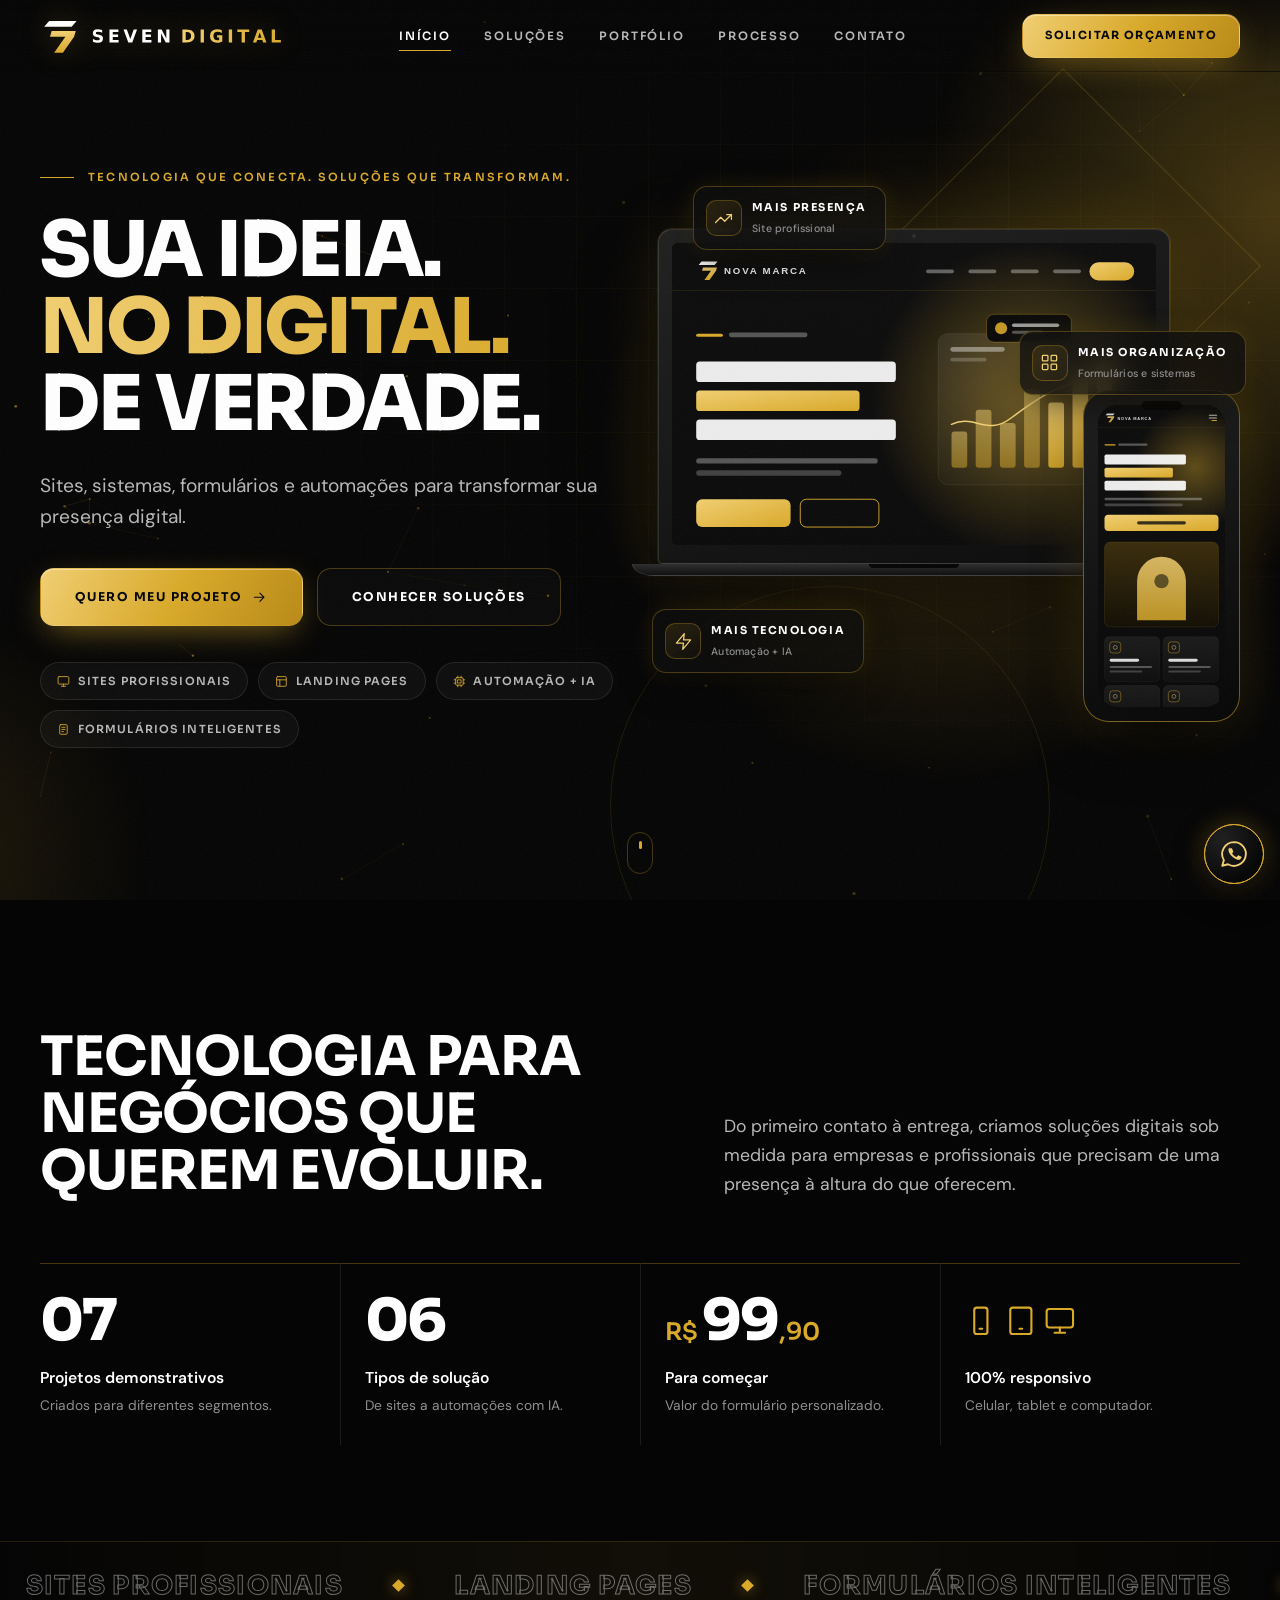
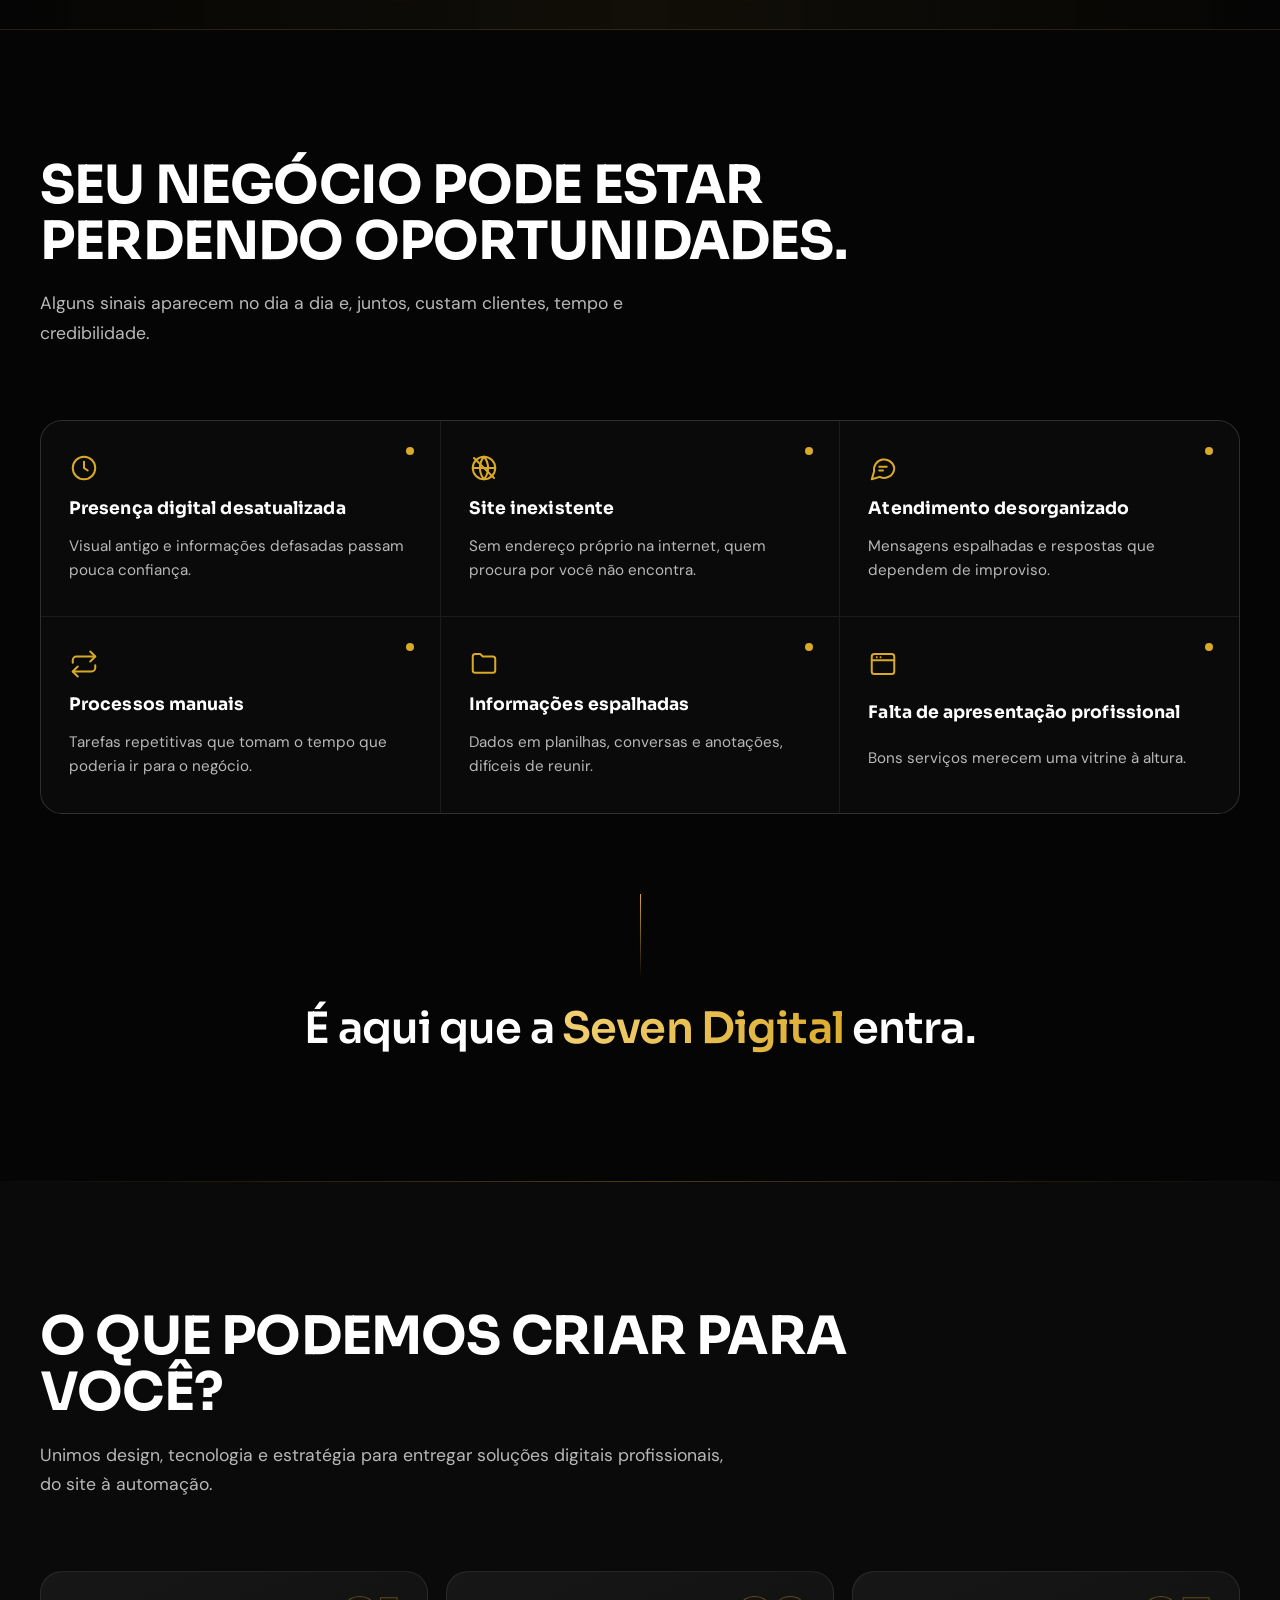
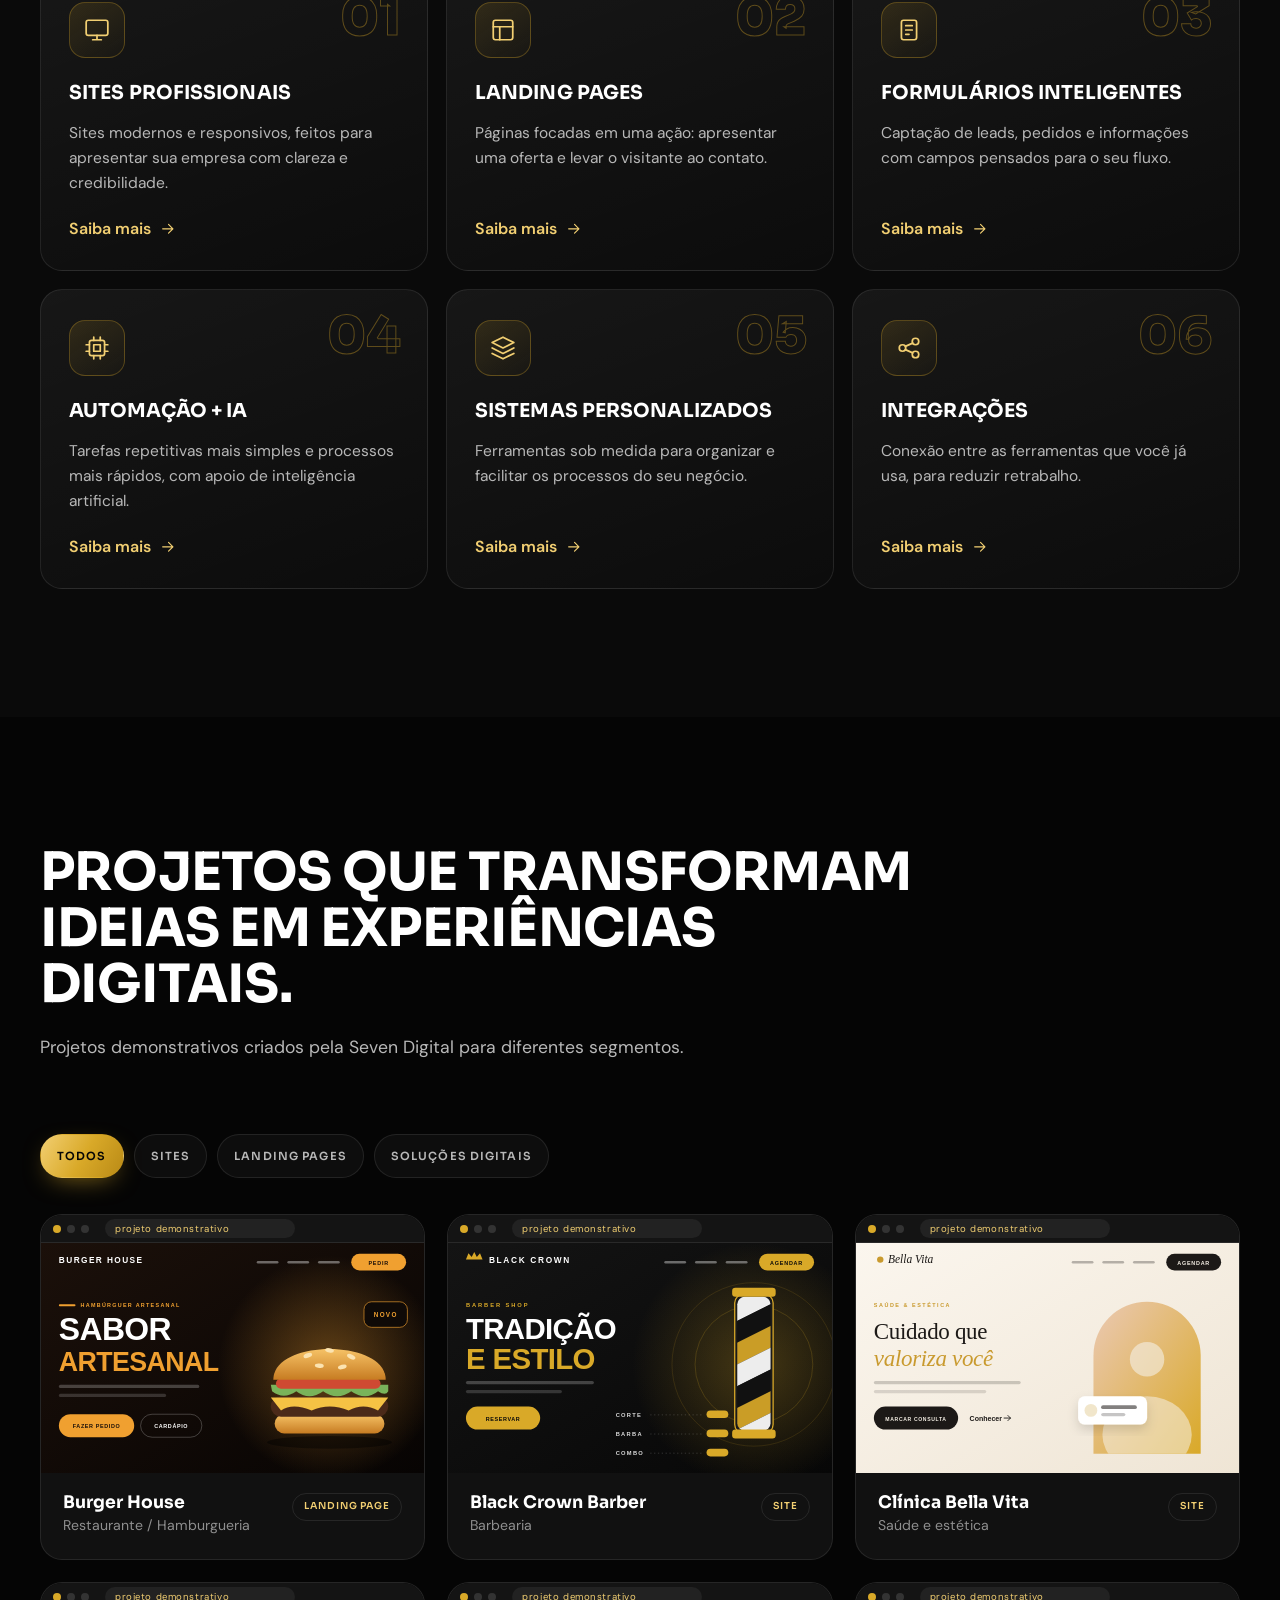
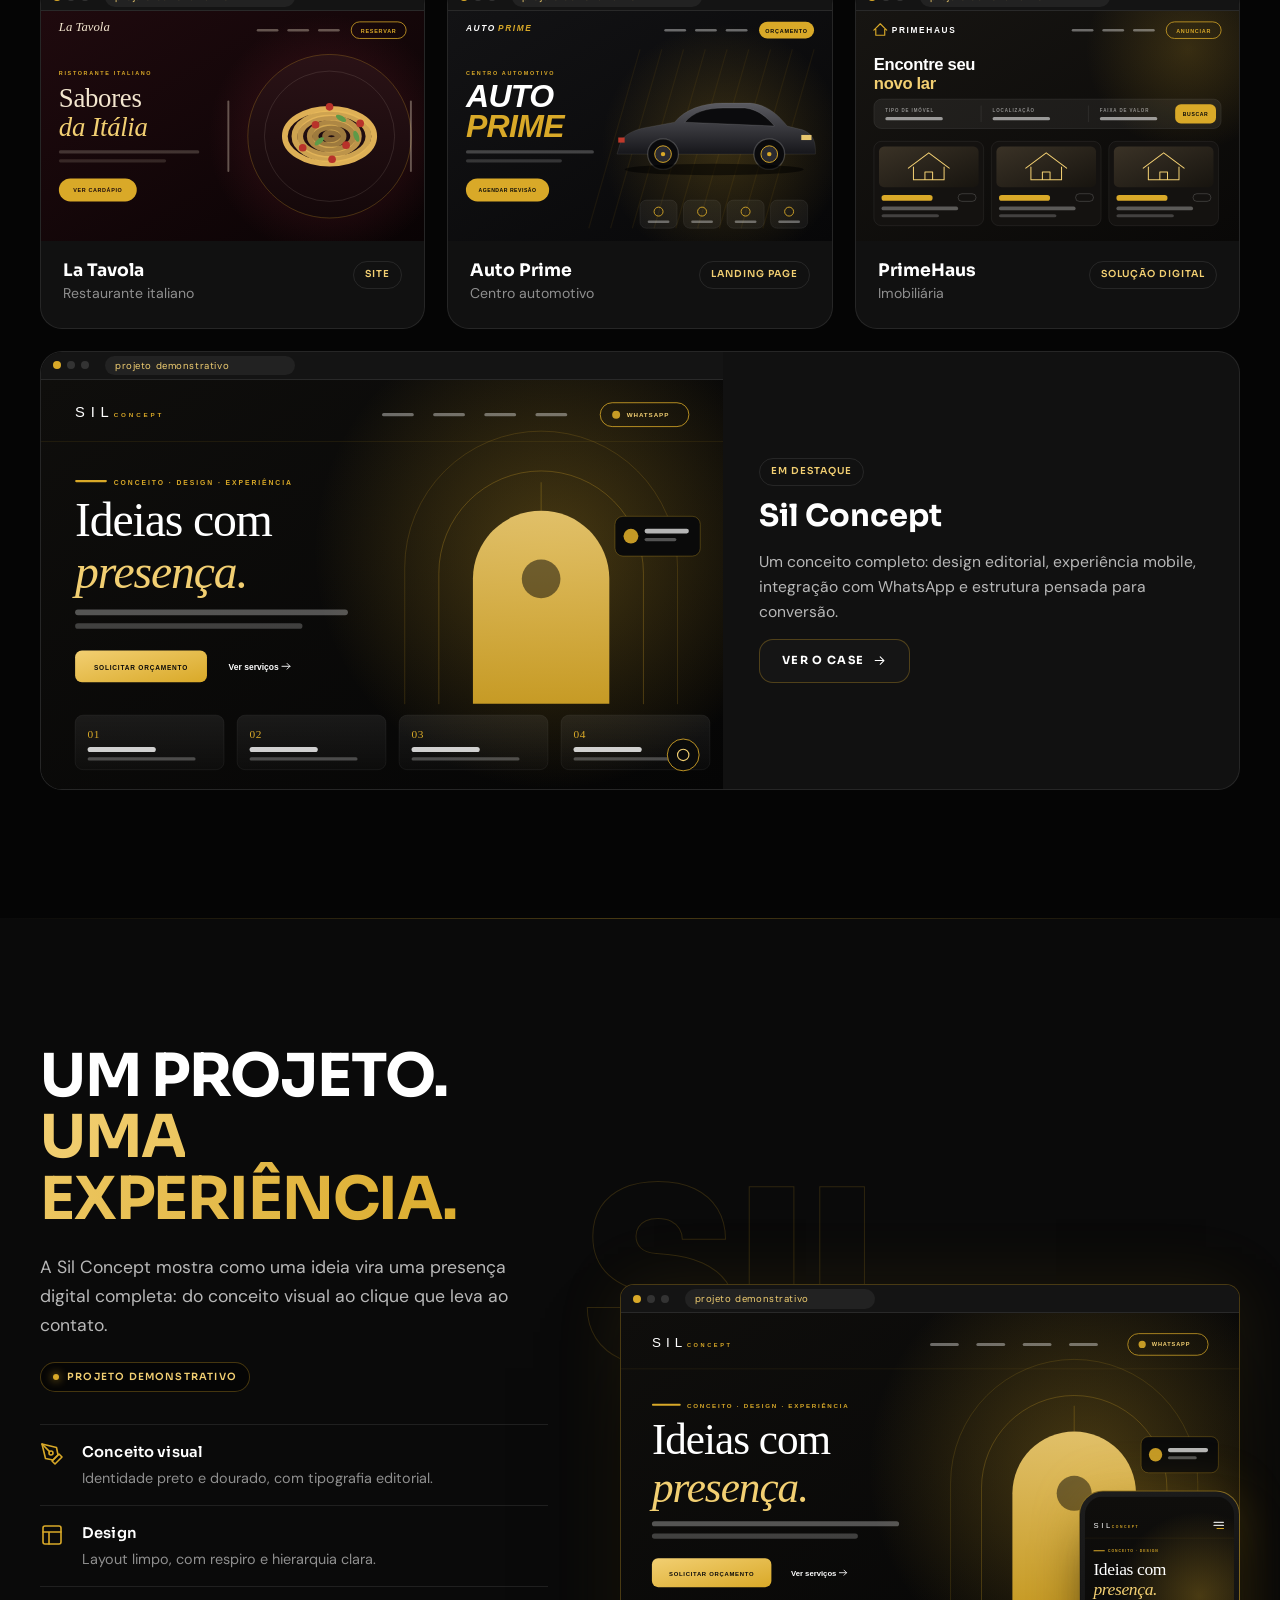
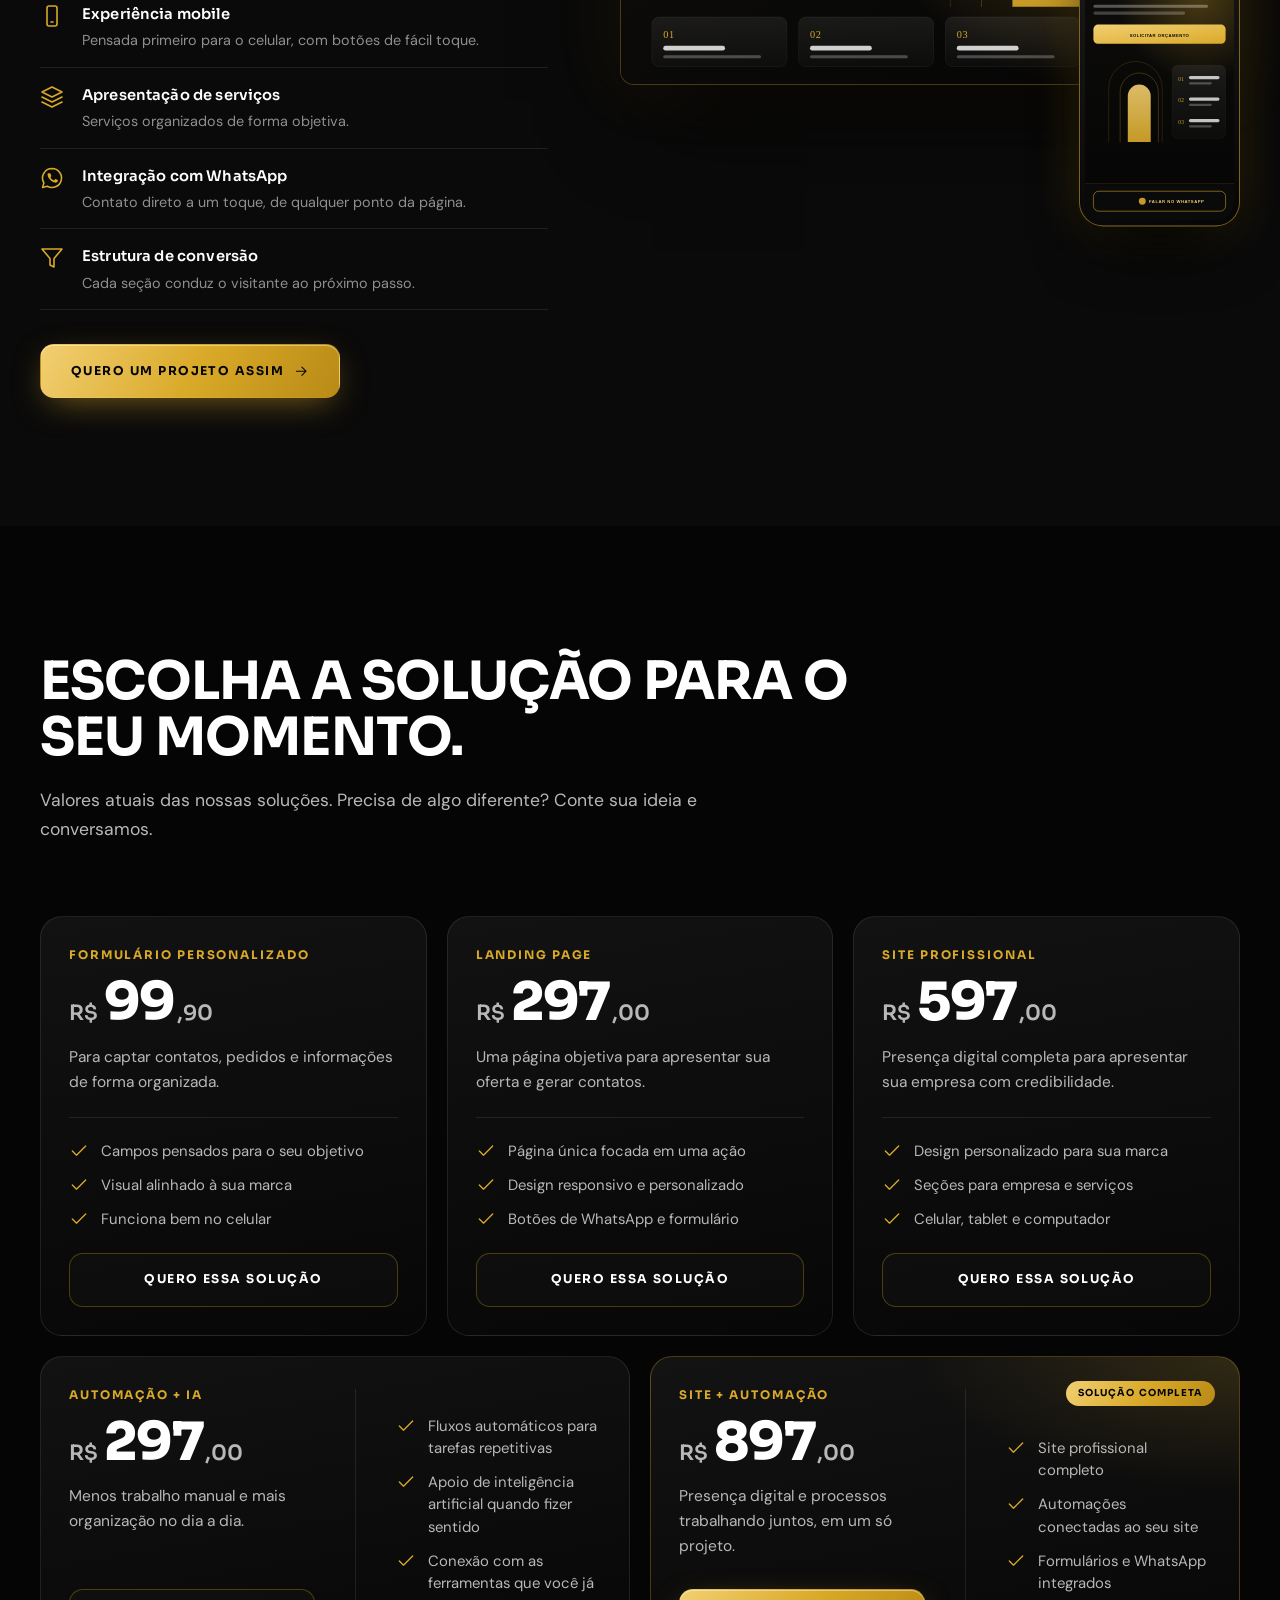
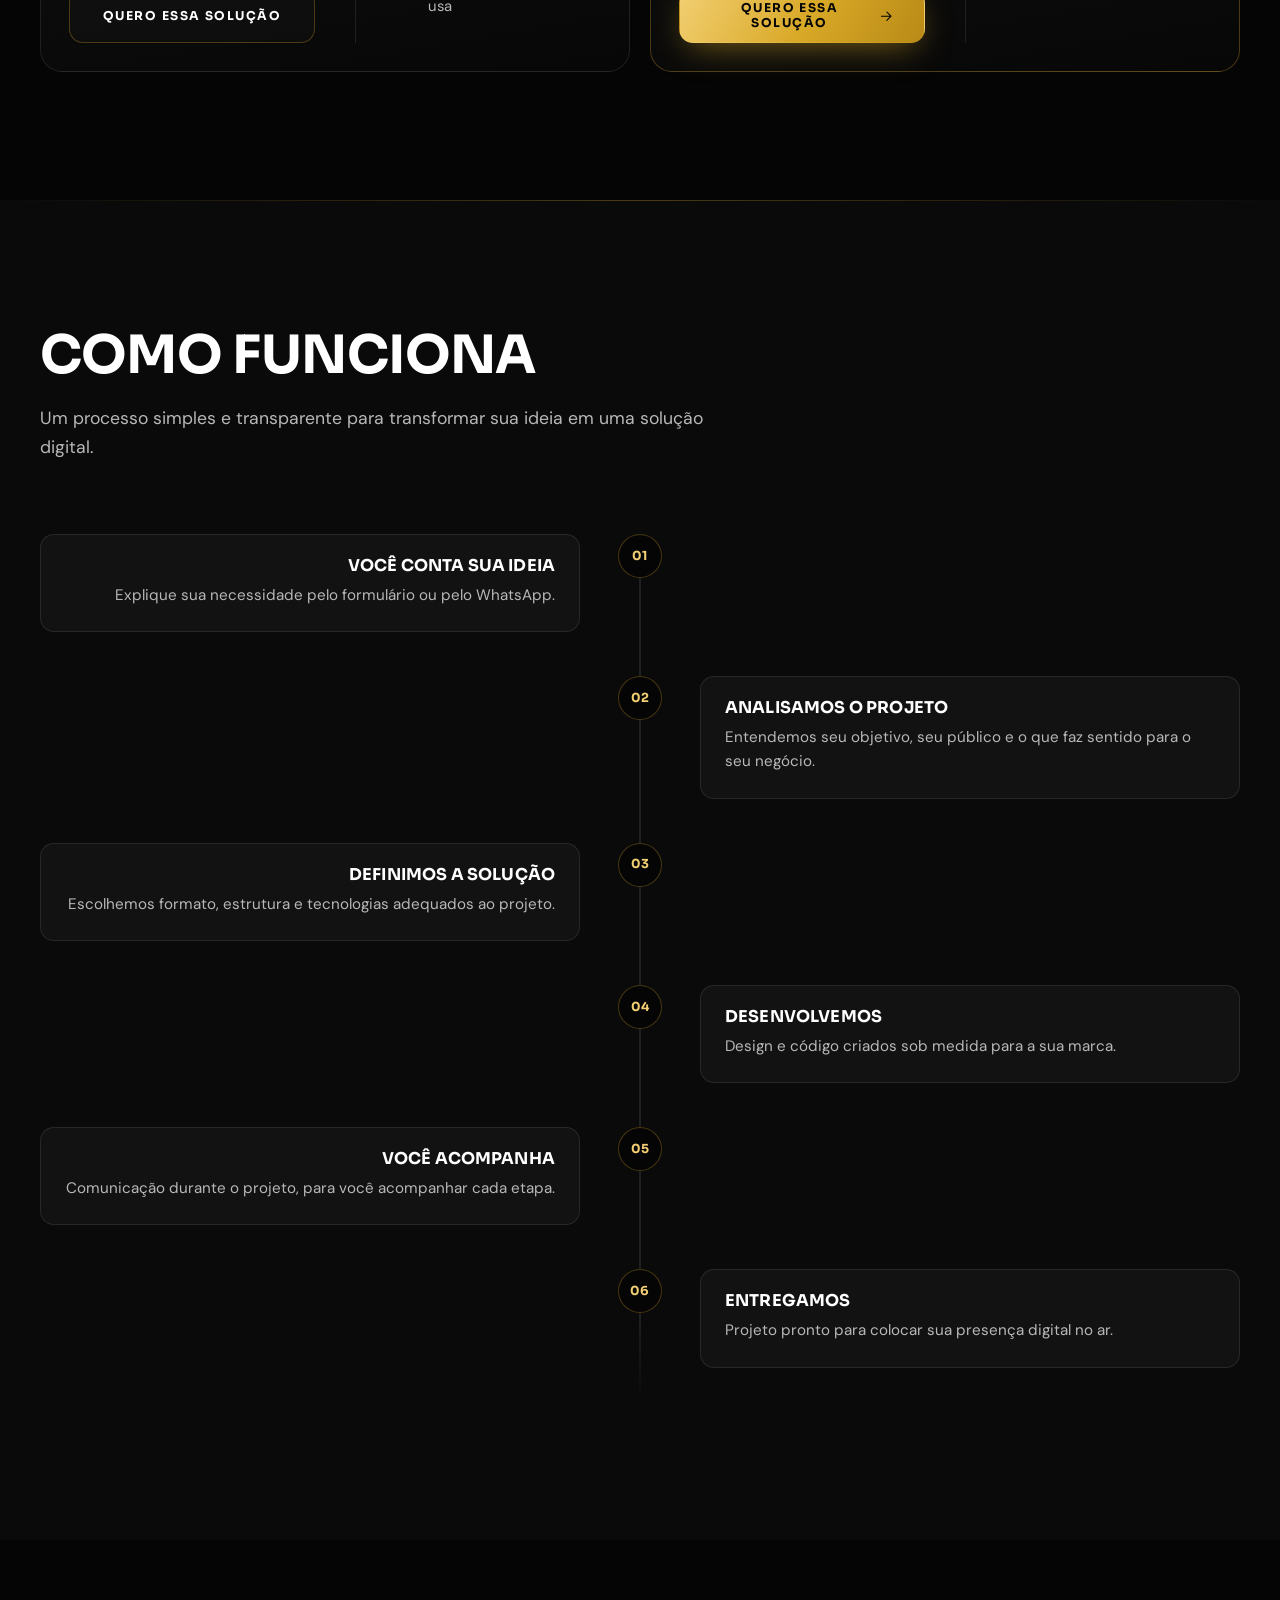
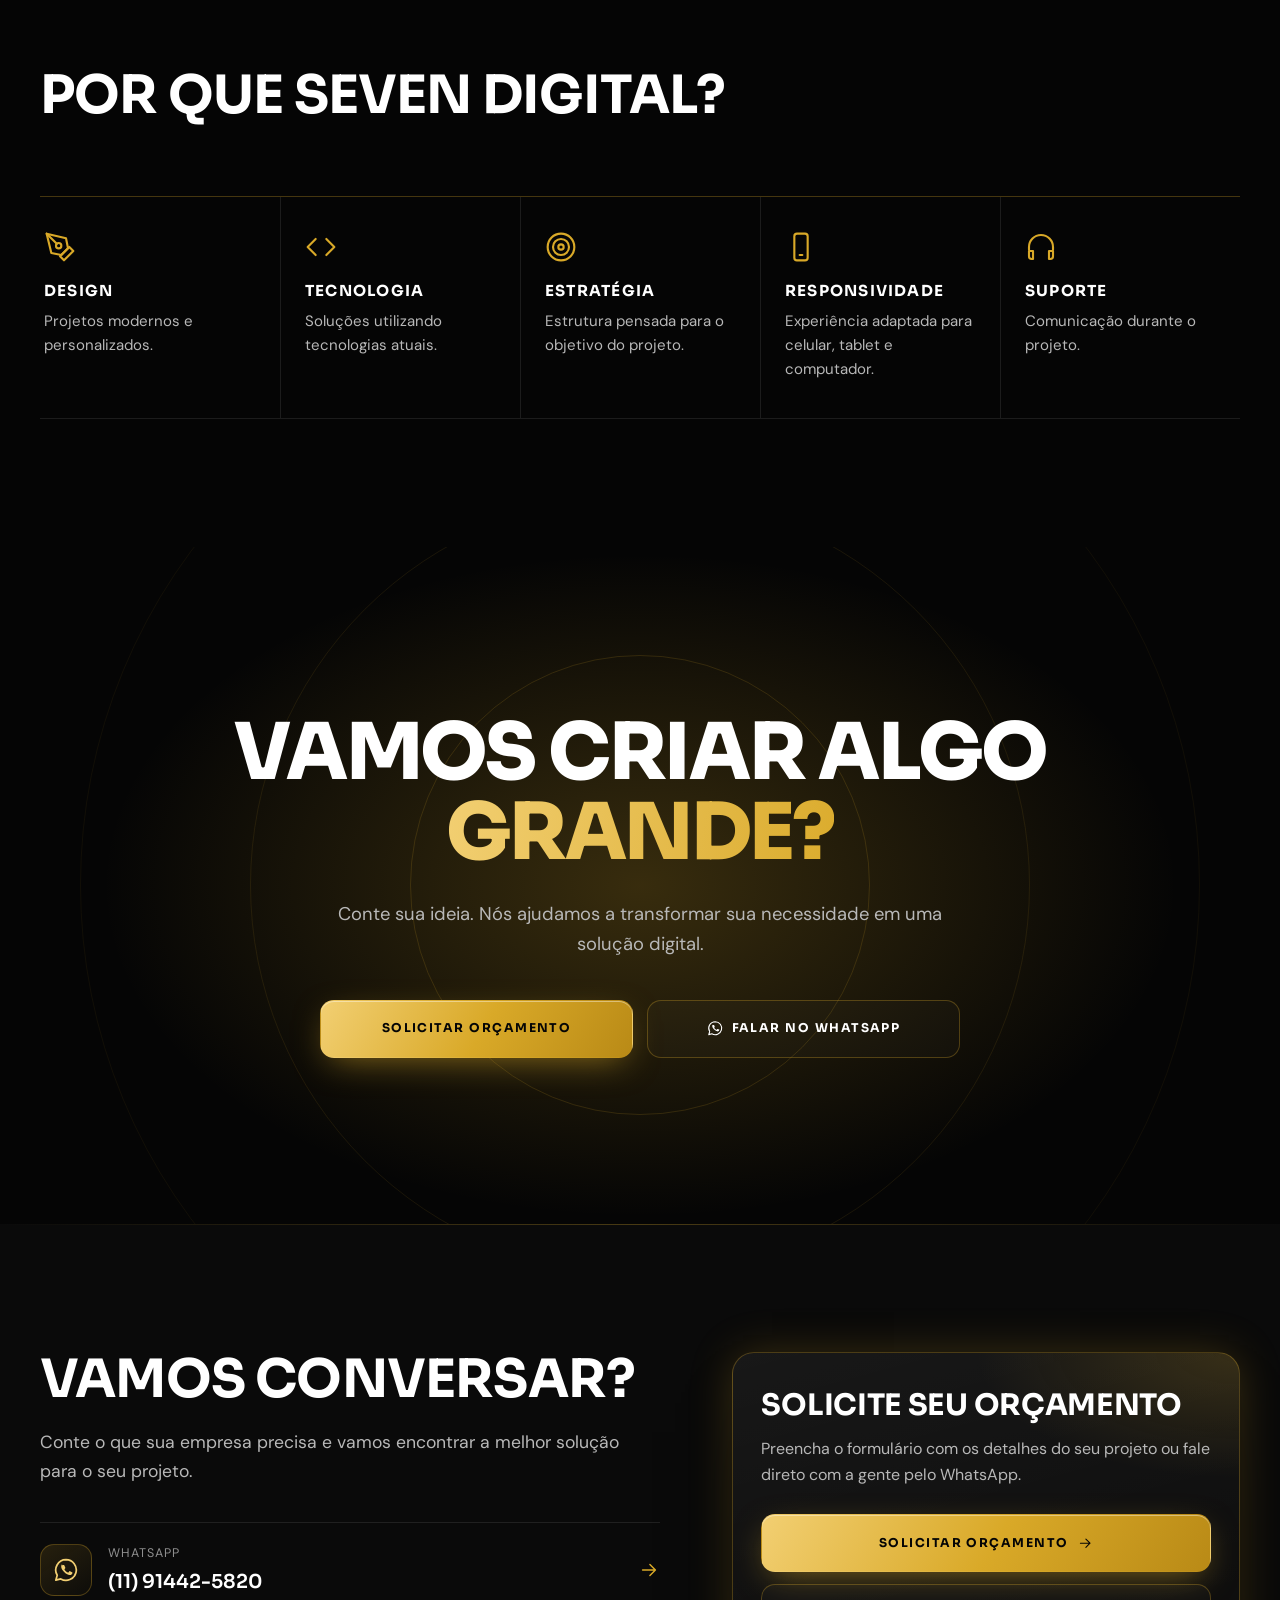
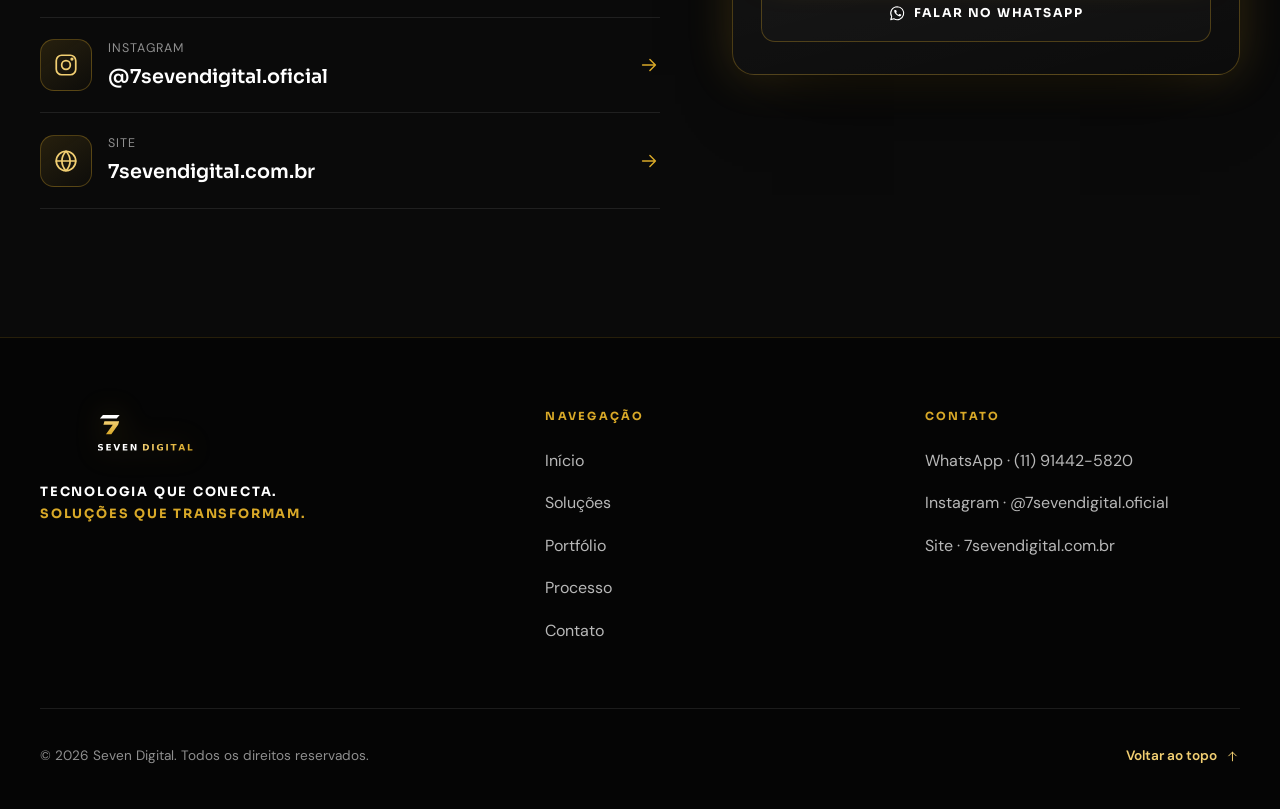
==== commit 1e3997c7: "Update index.html" ====
--- a/index.html
+++ b/index.html
@@ -54,7 +54,7 @@
   "url": "https://7sevendigital.com.br/",
   "slogan": "Tecnologia que conecta. Soluções que transformam.",
   "description": "Sites profissionais, landing pages, formulários inteligentes, automação, inteligência artificial, sistemas personalizados e integrações.",
-  "telephone": "+55 11 91442-5820",
+  "telephone": "+55 11 92507-3599",
   "areaServed": "BR",
   "sameAs": ["https://www.instagram.com/7sevendigital.oficial/"]
 }
@@ -138,7 +138,7 @@
     </nav>
     <div class="menu-actions">
       <a class="btn btn-gold btn-lg btn-block" href="https://forms.gle/KtNwPCZXfM6QrTa49" target="_blank" rel="noopener noreferrer"><span>Solicitar orçamento</span></a>
-      <a class="btn btn-outline btn-lg btn-block" href="https://wa.me/5511914425820?text=Ol%C3%A1%21%20Conheci%20a%20Seven%20Digital%20pelo%20site%20e%20gostaria%20de%20saber%20mais." target="_blank" rel="noopener noreferrer"><svg class="i" aria-hidden="true"><use href="#i-whatsapp"/></svg><span>Falar no WhatsApp</span></a>
+      <a class="btn btn-outline btn-lg btn-block" href="https://wa.me/5511925073599?text=Ol%C3%A1%21%20Conheci%20a%20Seven%20Digital%20pelo%20site%20e%20gostaria%20de%20saber%20mais." target="_blank" rel="noopener noreferrer"><svg class="i" aria-hidden="true"><use href="#i-whatsapp"/></svg><span>Falar no WhatsApp</span></a>
     </div>
     <p class="menu-foot">(11) 91442-5820 &nbsp;·&nbsp; @7sevendigital.oficial</p>
   </div>
@@ -171,7 +171,7 @@
       <p class="hero-sub" data-enter style="--d:.32s">Sites, sistemas, formulários e automações para transformar sua presença digital.</p>
 
       <div class="hero-actions" data-enter style="--d:.44s">
-        <a class="btn btn-gold btn-lg" href="https://wa.me/5511914425820?text=Ol%C3%A1%21%20Quero%20fazer%20um%20projeto%20com%20a%20Seven%20Digital." target="_blank" rel="noopener noreferrer"><span>Quero meu projeto</span><svg class="i i-arrow" aria-hidden="true"><use href="#i-arrow"/></svg></a>
+        <a class="btn btn-gold btn-lg" href="https://wa.me/5511925073599?text=Ol%C3%A1%21%20Quero%20fazer%20um%20projeto%20com%20a%20Seven%20Digital." target="_blank" rel="noopener noreferrer"><span>Quero meu projeto</span><svg class="i i-arrow" aria-hidden="true"><use href="#i-arrow"/></svg></a>
         <a class="btn btn-outline btn-lg" href="#solucoes"><span>Conhecer soluções</span></a>
       </div>
 
@@ -327,42 +327,42 @@
         <span class="icon-tile"><svg class="i" aria-hidden="true"><use href="#i-monitor"/></svg></span>
         <h3>Sites profissionais</h3>
         <p>Sites modernos e responsivos, feitos para apresentar sua empresa com clareza e credibilidade.</p>
-        <a class="sol-link" href="https://wa.me/5511914425820?text=Ol%C3%A1%21%20Tenho%20interesse%20em%20criar%20um%20site%20profissional." target="_blank" rel="noopener noreferrer"><span>Saiba mais</span><svg class="i" aria-hidden="true"><use href="#i-arrow"/></svg></a>
+        <a class="sol-link" href="https://wa.me/5511925073599?text=Ol%C3%A1%21%20Tenho%20interesse%20em%20criar%20um%20site%20profissional." target="_blank" rel="noopener noreferrer"><span>Saiba mais</span><svg class="i" aria-hidden="true"><use href="#i-arrow"/></svg></a>
       </article>
       <article class="sol-card fx" data-reveal>
         <span class="sol-num" aria-hidden="true">02</span>
         <span class="icon-tile"><svg class="i" aria-hidden="true"><use href="#i-layout"/></svg></span>
         <h3>Landing Pages</h3>
         <p>Páginas focadas em uma ação: apresentar uma oferta e levar o visitante ao contato.</p>
-        <a class="sol-link" href="https://wa.me/5511914425820?text=Ol%C3%A1%21%20Tenho%20interesse%20em%20criar%20uma%20landing%20page." target="_blank" rel="noopener noreferrer"><span>Saiba mais</span><svg class="i" aria-hidden="true"><use href="#i-arrow"/></svg></a>
+        <a class="sol-link" href="https://wa.me/5511925073599?text=Ol%C3%A1%21%20Tenho%20interesse%20em%20criar%20uma%20landing%20page." target="_blank" rel="noopener noreferrer"><span>Saiba mais</span><svg class="i" aria-hidden="true"><use href="#i-arrow"/></svg></a>
       </article>
       <article class="sol-card fx" data-reveal>
         <span class="sol-num" aria-hidden="true">03</span>
         <span class="icon-tile"><svg class="i" aria-hidden="true"><use href="#i-form"/></svg></span>
         <h3>Formulários inteligentes</h3>
         <p>Captação de leads, pedidos e informações com campos pensados para o seu fluxo.</p>
-        <a class="sol-link" href="https://wa.me/5511914425820?text=Ol%C3%A1%21%20Tenho%20interesse%20em%20criar%20um%20formul%C3%A1rio." target="_blank" rel="noopener noreferrer"><span>Saiba mais</span><svg class="i" aria-hidden="true"><use href="#i-arrow"/></svg></a>
+        <a class="sol-link" href="https://wa.me/5511925073599?text=Ol%C3%A1%21%20Tenho%20interesse%20em%20criar%20um%20formul%C3%A1rio." target="_blank" rel="noopener noreferrer"><span>Saiba mais</span><svg class="i" aria-hidden="true"><use href="#i-arrow"/></svg></a>
       </article>
       <article class="sol-card fx" data-reveal>
         <span class="sol-num" aria-hidden="true">04</span>
         <span class="icon-tile"><svg class="i" aria-hidden="true"><use href="#i-cpu"/></svg></span>
         <h3>Automação + IA</h3>
         <p>Tarefas repetitivas mais simples e processos mais rápidos, com apoio de inteligência artificial.</p>
-        <a class="sol-link" href="https://wa.me/5511914425820?text=Ol%C3%A1%21%20Tenho%20interesse%20em%20automa%C3%A7%C3%A3o%20e%20intelig%C3%AAncia%20artificial." target="_blank" rel="noopener noreferrer"><span>Saiba mais</span><svg class="i" aria-hidden="true"><use href="#i-arrow"/></svg></a>
+        <a class="sol-link" href="https://wa.me/5511925073599?text=Ol%C3%A1%21%20Tenho%20interesse%20em%20automa%C3%A7%C3%A3o%20e%20intelig%C3%AAncia%20artificial." target="_blank" rel="noopener noreferrer"><span>Saiba mais</span><svg class="i" aria-hidden="true"><use href="#i-arrow"/></svg></a>
       </article>
       <article class="sol-card fx" data-reveal>
         <span class="sol-num" aria-hidden="true">05</span>
         <span class="icon-tile"><svg class="i" aria-hidden="true"><use href="#i-layers"/></svg></span>
         <h3>Sistemas personalizados</h3>
         <p>Ferramentas sob medida para organizar e facilitar os processos do seu negócio.</p>
-        <a class="sol-link" href="https://wa.me/5511914425820?text=Ol%C3%A1%21%20Tenho%20interesse%20em%20um%20sistema%20web." target="_blank" rel="noopener noreferrer"><span>Saiba mais</span><svg class="i" aria-hidden="true"><use href="#i-arrow"/></svg></a>
+        <a class="sol-link" href="https://wa.me/5511925073599?text=Ol%C3%A1%21%20Tenho%20interesse%20em%20um%20sistema%20web." target="_blank" rel="noopener noreferrer"><span>Saiba mais</span><svg class="i" aria-hidden="true"><use href="#i-arrow"/></svg></a>
       </article>
       <article class="sol-card fx" data-reveal>
         <span class="sol-num" aria-hidden="true">06</span>
         <span class="icon-tile"><svg class="i" aria-hidden="true"><use href="#i-share"/></svg></span>
         <h3>Integrações</h3>
         <p>Conexão entre as ferramentas que você já usa, para reduzir retrabalho.</p>
-        <a class="sol-link" href="https://wa.me/5511914425820?text=Ol%C3%A1%21%20Tenho%20interesse%20em%20integra%C3%A7%C3%B5es%20entre%20sistemas%20e%20ferramentas." target="_blank" rel="noopener noreferrer"><span>Saiba mais</span><svg class="i" aria-hidden="true"><use href="#i-arrow"/></svg></a>
+        <a class="sol-link" href="https://wa.me/5511925073599?text=Ol%C3%A1%21%20Tenho%20interesse%20em%20integra%C3%A7%C3%B5es%20entre%20sistemas%20e%20ferramentas." target="_blank" rel="noopener noreferrer"><span>Saiba mais</span><svg class="i" aria-hidden="true"><use href="#i-arrow"/></svg></a>
       </article>
     </div>
   </div>
@@ -480,7 +480,7 @@
       </ul>
 
       <div class="case-actions" data-reveal>
-        <a class="btn btn-gold" href="https://wa.me/5511914425820?text=Ol%C3%A1%21%20Vi%20o%20case%20Sil%20Concept%20no%20site%20da%20Seven%20Digital%20e%20quero%20um%20projeto%20assim." target="_blank" rel="noopener noreferrer"><span>Quero um projeto assim</span><svg class="i i-arrow" aria-hidden="true"><use href="#i-arrow"/></svg></a>
+        <a class="btn btn-gold" href="https://wa.me/5511925073599?text=Ol%C3%A1%21%20Vi%20o%20case%20Sil%20Concept%20no%20site%20da%20Seven%20Digital%20e%20quero%20um%20projeto%20assim." target="_blank" rel="noopener noreferrer"><span>Quero um projeto assim</span><svg class="i i-arrow" aria-hidden="true"><use href="#i-arrow"/></svg></a>
       </div>
     </div>
 
@@ -522,7 +522,7 @@
           <li><svg class="i" aria-hidden="true"><use href="#i-check"/></svg>Visual alinhado à sua marca</li>
           <li><svg class="i" aria-hidden="true"><use href="#i-check"/></svg>Funciona bem no celular</li>
         </ul>
-        <a class="btn btn-outline btn-block" href="https://wa.me/5511914425820?text=Ol%C3%A1%21%20Tenho%20interesse%20na%20solu%C3%A7%C3%A3o%20Formul%C3%A1rio%20Personalizado%20%28R%24%2099%2C90%29." target="_blank" rel="noopener noreferrer"><span>Quero essa solução</span></a>
+        <a class="btn btn-outline btn-block" href="https://wa.me/5511925073599?text=Ol%C3%A1%21%20Tenho%20interesse%20na%20solu%C3%A7%C3%A3o%20Formul%C3%A1rio%20Personalizado%20%28R%24%2099%2C90%29." target="_blank" rel="noopener noreferrer"><span>Quero essa solução</span></a>
       </article>
 
       <article class="plan fx" data-reveal>
@@ -536,7 +536,7 @@
           <li><svg class="i" aria-hidden="true"><use href="#i-check"/></svg>Design responsivo e personalizado</li>
           <li><svg class="i" aria-hidden="true"><use href="#i-check"/></svg>Botões de WhatsApp e formulário</li>
         </ul>
-        <a class="btn btn-outline btn-block" href="https://wa.me/5511914425820?text=Ol%C3%A1%21%20Tenho%20interesse%20na%20solu%C3%A7%C3%A3o%20Landing%20Page%20%28R%24%20297%2C00%29." target="_blank" rel="noopener noreferrer"><span>Quero essa solução</span></a>
+        <a class="btn btn-outline btn-block" href="https://wa.me/5511925073599?text=Ol%C3%A1%21%20Tenho%20interesse%20na%20solu%C3%A7%C3%A3o%20Landing%20Page%20%28R%24%20297%2C00%29." target="_blank" rel="noopener noreferrer"><span>Quero essa solução</span></a>
       </article>
 
       <article class="plan fx" data-reveal>
@@ -550,7 +550,7 @@
           <li><svg class="i" aria-hidden="true"><use href="#i-check"/></svg>Seções para empresa e serviços</li>
           <li><svg class="i" aria-hidden="true"><use href="#i-check"/></svg>Celular, tablet e computador</li>
         </ul>
-        <a class="btn btn-outline btn-block" href="https://wa.me/5511914425820?text=Ol%C3%A1%21%20Tenho%20interesse%20na%20solu%C3%A7%C3%A3o%20Site%20Profissional%20%28R%24%20597%2C00%29." target="_blank" rel="noopener noreferrer"><span>Quero essa solução</span></a>
+        <a class="btn btn-outline btn-block" href="https://wa.me/5511925073599?text=Ol%C3%A1%21%20Tenho%20interesse%20na%20solu%C3%A7%C3%A3o%20Site%20Profissional%20%28R%24%20597%2C00%29." target="_blank" rel="noopener noreferrer"><span>Quero essa solução</span></a>
       </article>
 
       <article class="plan fx" data-reveal>
@@ -564,7 +564,7 @@
           <li><svg class="i" aria-hidden="true"><use href="#i-check"/></svg>Apoio de inteligência artificial quando fizer sentido</li>
           <li><svg class="i" aria-hidden="true"><use href="#i-check"/></svg>Conexão com as ferramentas que você já usa</li>
         </ul>
-        <a class="btn btn-outline btn-block" href="https://wa.me/5511914425820?text=Ol%C3%A1%21%20Tenho%20interesse%20na%20solu%C3%A7%C3%A3o%20Automa%C3%A7%C3%A3o%20%2B%20IA%20%28R%24%20297%2C00%29." target="_blank" rel="noopener noreferrer"><span>Quero essa solução</span></a>
+        <a class="btn btn-outline btn-block" href="https://wa.me/5511925073599?text=Ol%C3%A1%21%20Tenho%20interesse%20na%20solu%C3%A7%C3%A3o%20Automa%C3%A7%C3%A3o%20%2B%20IA%20%28R%24%20297%2C00%29." target="_blank" rel="noopener noreferrer"><span>Quero essa solução</span></a>
       </article>
 
       <article class="plan plan--full fx" data-reveal>
@@ -579,7 +579,7 @@
           <li><svg class="i" aria-hidden="true"><use href="#i-check"/></svg>Automações conectadas ao seu site</li>
           <li><svg class="i" aria-hidden="true"><use href="#i-check"/></svg>Formulários e WhatsApp integrados</li>
         </ul>
-        <a class="btn btn-gold btn-block" href="https://wa.me/5511914425820?text=Ol%C3%A1%21%20Tenho%20interesse%20na%20solu%C3%A7%C3%A3o%20Site%20%2B%20Automa%C3%A7%C3%A3o%20%28R%24%20897%2C00%29." target="_blank" rel="noopener noreferrer"><span>Quero essa solução</span><svg class="i i-arrow" aria-hidden="true"><use href="#i-arrow"/></svg></a>
+        <a class="btn btn-gold btn-block" href="https://wa.me/5511925073599?text=Ol%C3%A1%21%20Tenho%20interesse%20na%20solu%C3%A7%C3%A3o%20Site%20%2B%20Automa%C3%A7%C3%A3o%20%28R%24%20897%2C00%29." target="_blank" rel="noopener noreferrer"><span>Quero essa solução</span><svg class="i i-arrow" aria-hidden="true"><use href="#i-arrow"/></svg></a>
       </article>
 
     </div>
@@ -659,7 +659,7 @@
     <p data-reveal style="--d:.1s">Conte sua ideia. Nós ajudamos a transformar sua necessidade em uma solução digital.</p>
     <div class="cta-actions" data-reveal style="--d:.2s">
       <a class="btn btn-gold btn-lg" href="https://forms.gle/KtNwPCZXfM6QrTa49" target="_blank" rel="noopener noreferrer"><span>Solicitar orçamento</span></a>
-      <a class="btn btn-outline btn-lg" href="https://wa.me/5511914425820?text=Ol%C3%A1%21%20Quero%20tirar%20minha%20ideia%20do%20papel%20com%20a%20Seven%20Digital." target="_blank" rel="noopener noreferrer"><svg class="i" aria-hidden="true"><use href="#i-whatsapp"/></svg><span>Falar no WhatsApp</span></a>
+      <a class="btn btn-outline btn-lg" href="https://wa.me/5511925073599?text=Ol%C3%A1%21%20Quero%20tirar%20minha%20ideia%20do%20papel%20com%20a%20Seven%20Digital." target="_blank" rel="noopener noreferrer"><svg class="i" aria-hidden="true"><use href="#i-whatsapp"/></svg><span>Falar no WhatsApp</span></a>
     </div>
   </div>
 </section>
@@ -676,7 +676,7 @@
       </div>
 
       <div class="contact-list" data-stagger>
-        <a class="contact-item" data-reveal href="https://wa.me/5511914425820?text=Ol%C3%A1%21%20Conheci%20a%20Seven%20Digital%20pelo%20site%20e%20gostaria%20de%20saber%20mais%20sobre%20os%20servi%C3%A7os." target="_blank" rel="noopener noreferrer">
+        <a class="contact-item" data-reveal href="https://wa.me/5511925073599?text=Ol%C3%A1%21%20Conheci%20a%20Seven%20Digital%20pelo%20site%20e%20gostaria%20de%20saber%20mais%20sobre%20os%20servi%C3%A7os." target="_blank" rel="noopener noreferrer">
           <span class="icon-tile"><svg class="i" aria-hidden="true"><use href="#i-whatsapp"/></svg></span>
           <span><small>WhatsApp</small><b>(11) 91442-5820</b></span>
           <svg class="i i-arrow" aria-hidden="true"><use href="#i-arrow"/></svg>
@@ -699,7 +699,7 @@
       <p>Preencha o formulário com os detalhes do seu projeto ou fale direto com a gente pelo WhatsApp.</p>
       <div class="stack">
         <a class="btn btn-gold btn-lg btn-block" href="https://forms.gle/KtNwPCZXfM6QrTa49" target="_blank" rel="noopener noreferrer"><span>Solicitar orçamento</span><svg class="i i-arrow" aria-hidden="true"><use href="#i-arrow"/></svg></a>
-        <a class="btn btn-outline btn-lg btn-block" href="https://wa.me/5511914425820?text=Ol%C3%A1%21%20Conheci%20a%20Seven%20Digital%20pelo%20site%20e%20gostaria%20de%20saber%20mais%20sobre%20os%20servi%C3%A7os." target="_blank" rel="noopener noreferrer"><svg class="i" aria-hidden="true"><use href="#i-whatsapp"/></svg><span>Falar no WhatsApp</span></a>
+        <a class="btn btn-outline btn-lg btn-block" href="https://wa.me/5511925073599?text=Ol%C3%A1%21%20Conheci%20a%20Seven%20Digital%20pelo%20site%20e%20gostaria%20de%20saber%20mais%20sobre%20os%20servi%C3%A7os." target="_blank" rel="noopener noreferrer"><svg class="i" aria-hidden="true"><use href="#i-whatsapp"/></svg><span>Falar no WhatsApp</span></a>
       </div>
     </div>
   </div>
@@ -734,7 +734,7 @@
       <div class="footer-col">
         <h3>Contato</h3>
         <ul>
-          <li><a href="https://wa.me/5511914425820?text=Ol%C3%A1%21%20Conheci%20a%20Seven%20Digital%20pelo%20site%20e%20gostaria%20de%20saber%20mais." target="_blank" rel="noopener noreferrer">WhatsApp · (11) 91442-5820</a></li>
+          <li><a href="https://wa.me/5511925073599?text=Ol%C3%A1%21%20Conheci%20a%20Seven%20Digital%20pelo%20site%20e%20gostaria%20de%20saber%20mais." target="_blank" rel="noopener noreferrer">WhatsApp · (11) 91442-5820</a></li>
           <li><a href="https://www.instagram.com/7sevendigital.oficial/" target="_blank" rel="noopener noreferrer">Instagram · @7sevendigital.oficial</a></li>
           <li><a href="https://7sevendigital.com.br" target="_blank" rel="noopener noreferrer">Site · 7sevendigital.com.br</a></li>
         </ul>
@@ -749,7 +749,7 @@
 </footer>
 
 <!-- Botão flutuante do WhatsApp -->
-<a class="wa-float" href="https://wa.me/5511914425820?text=Ol%C3%A1%21%20Vi%20o%20site%20da%20Seven%20Digital%20e%20gostaria%20de%20solicitar%20um%20or%C3%A7amento." target="_blank" rel="noopener noreferrer" aria-label="Falar no WhatsApp (abre em nova aba)">
+<a class="wa-float" href="https://wa.me/5511925073599?text=Ol%C3%A1%21%20Vi%20o%20site%20da%20Seven%20Digital%20e%20gostaria%20de%20solicitar%20um%20or%C3%A7amento." target="_blank" rel="noopener noreferrer" aria-label="Falar no WhatsApp (abre em nova aba)">
   <svg class="i" aria-hidden="true"><use href="#i-whatsapp"/></svg>
   <span class="wa-tip" aria-hidden="true">Falar no WhatsApp</span>
 </a>
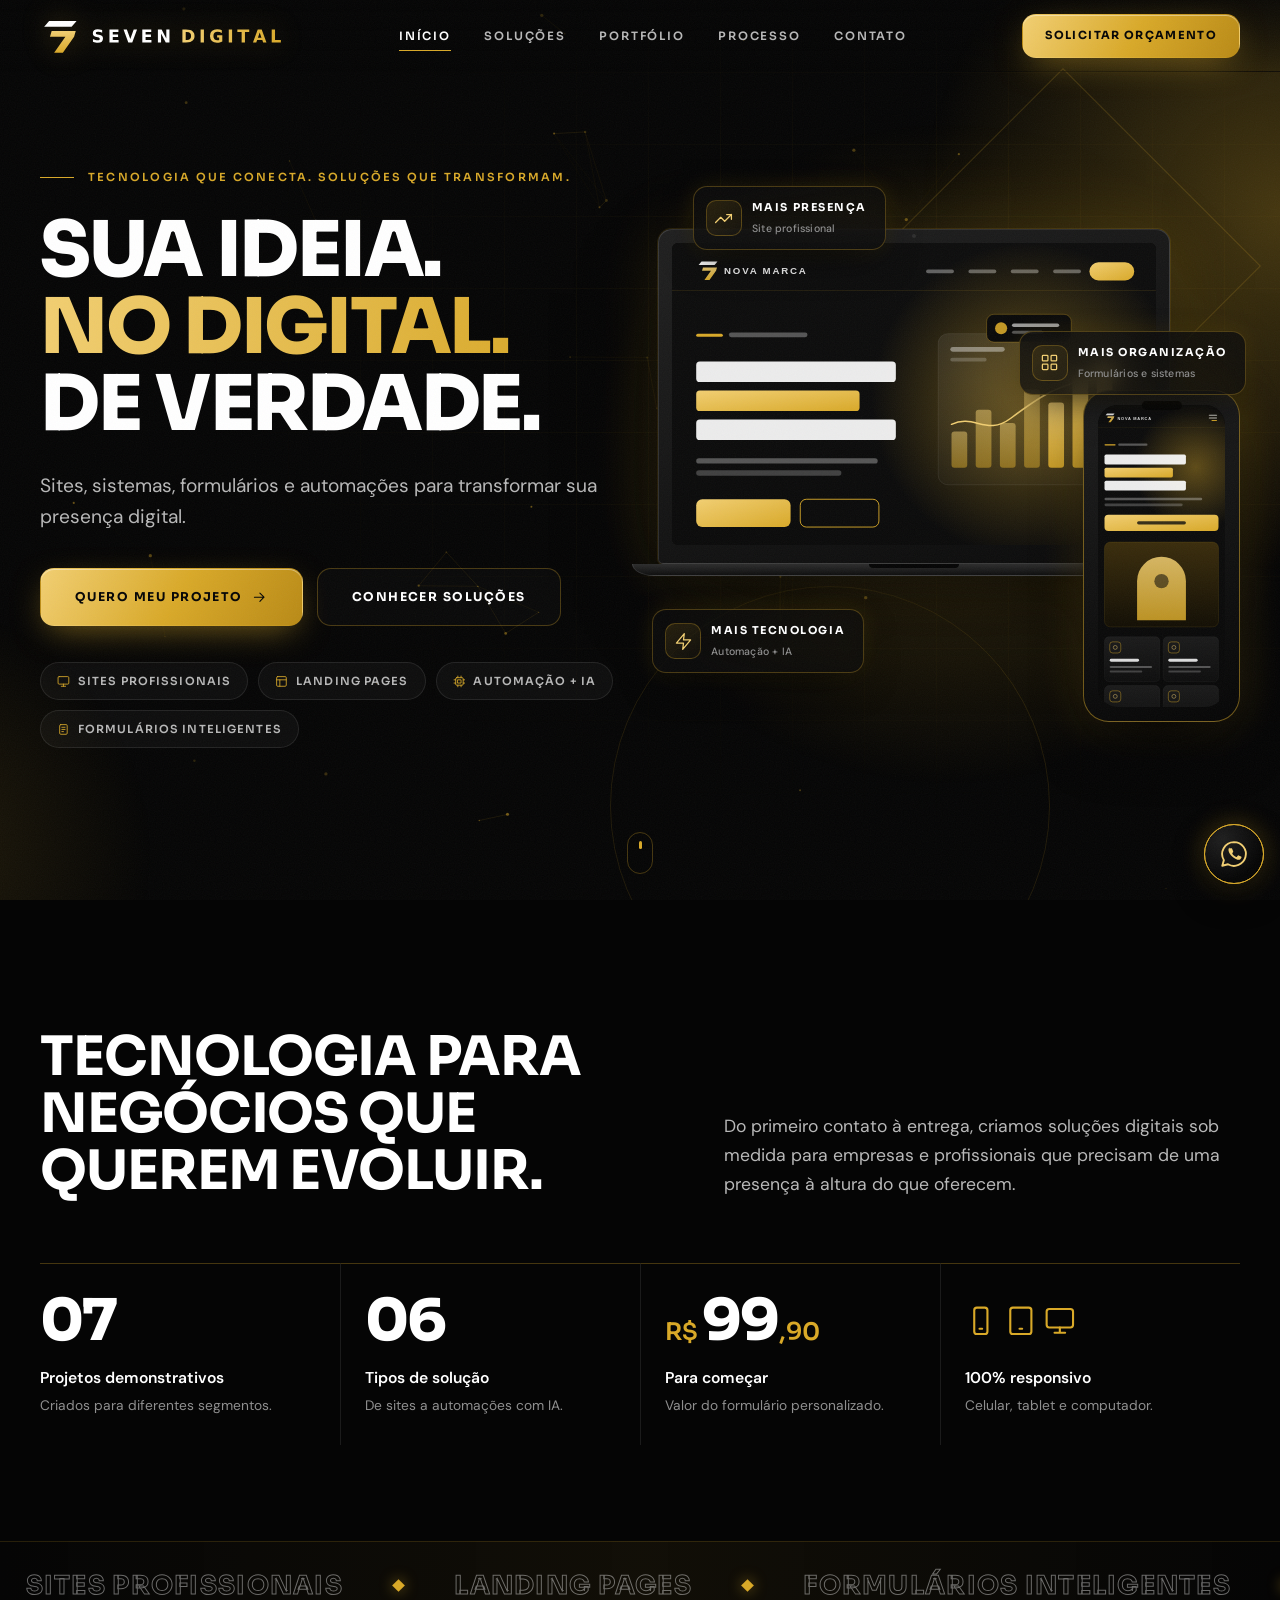
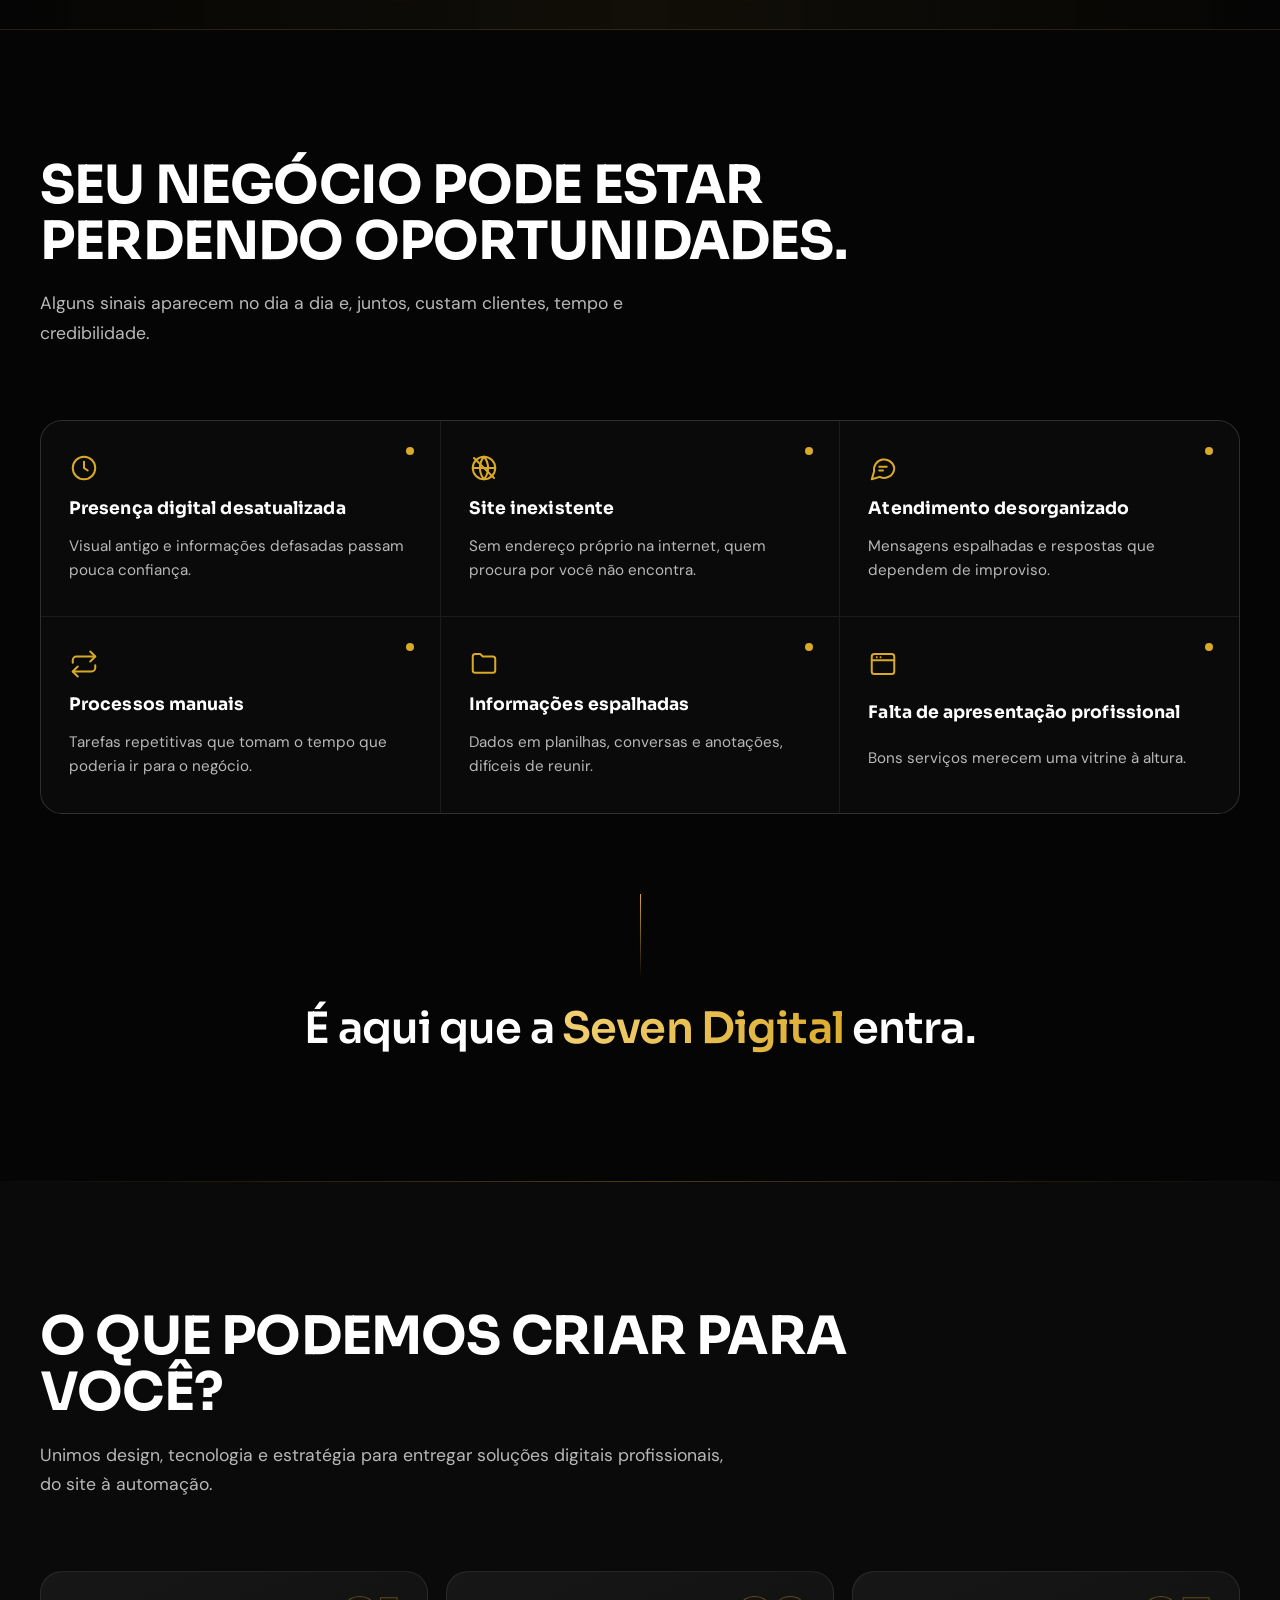
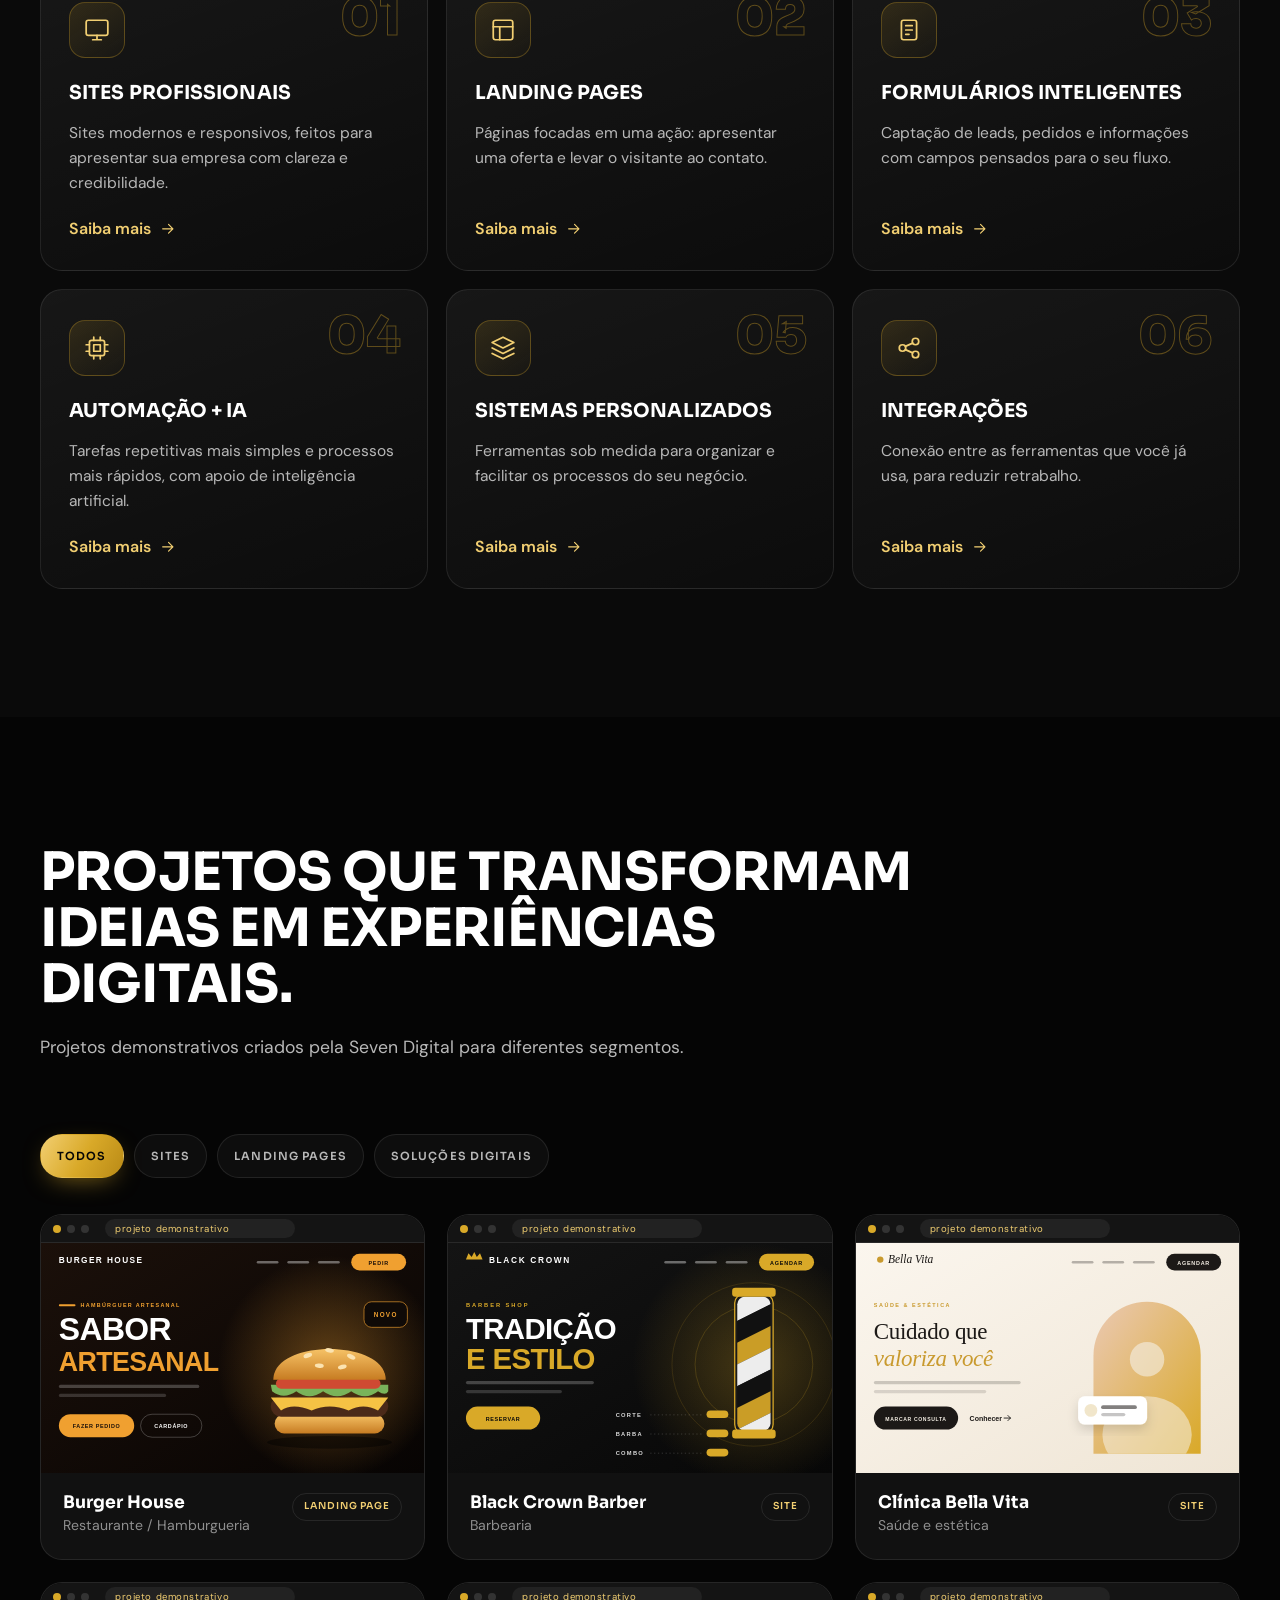
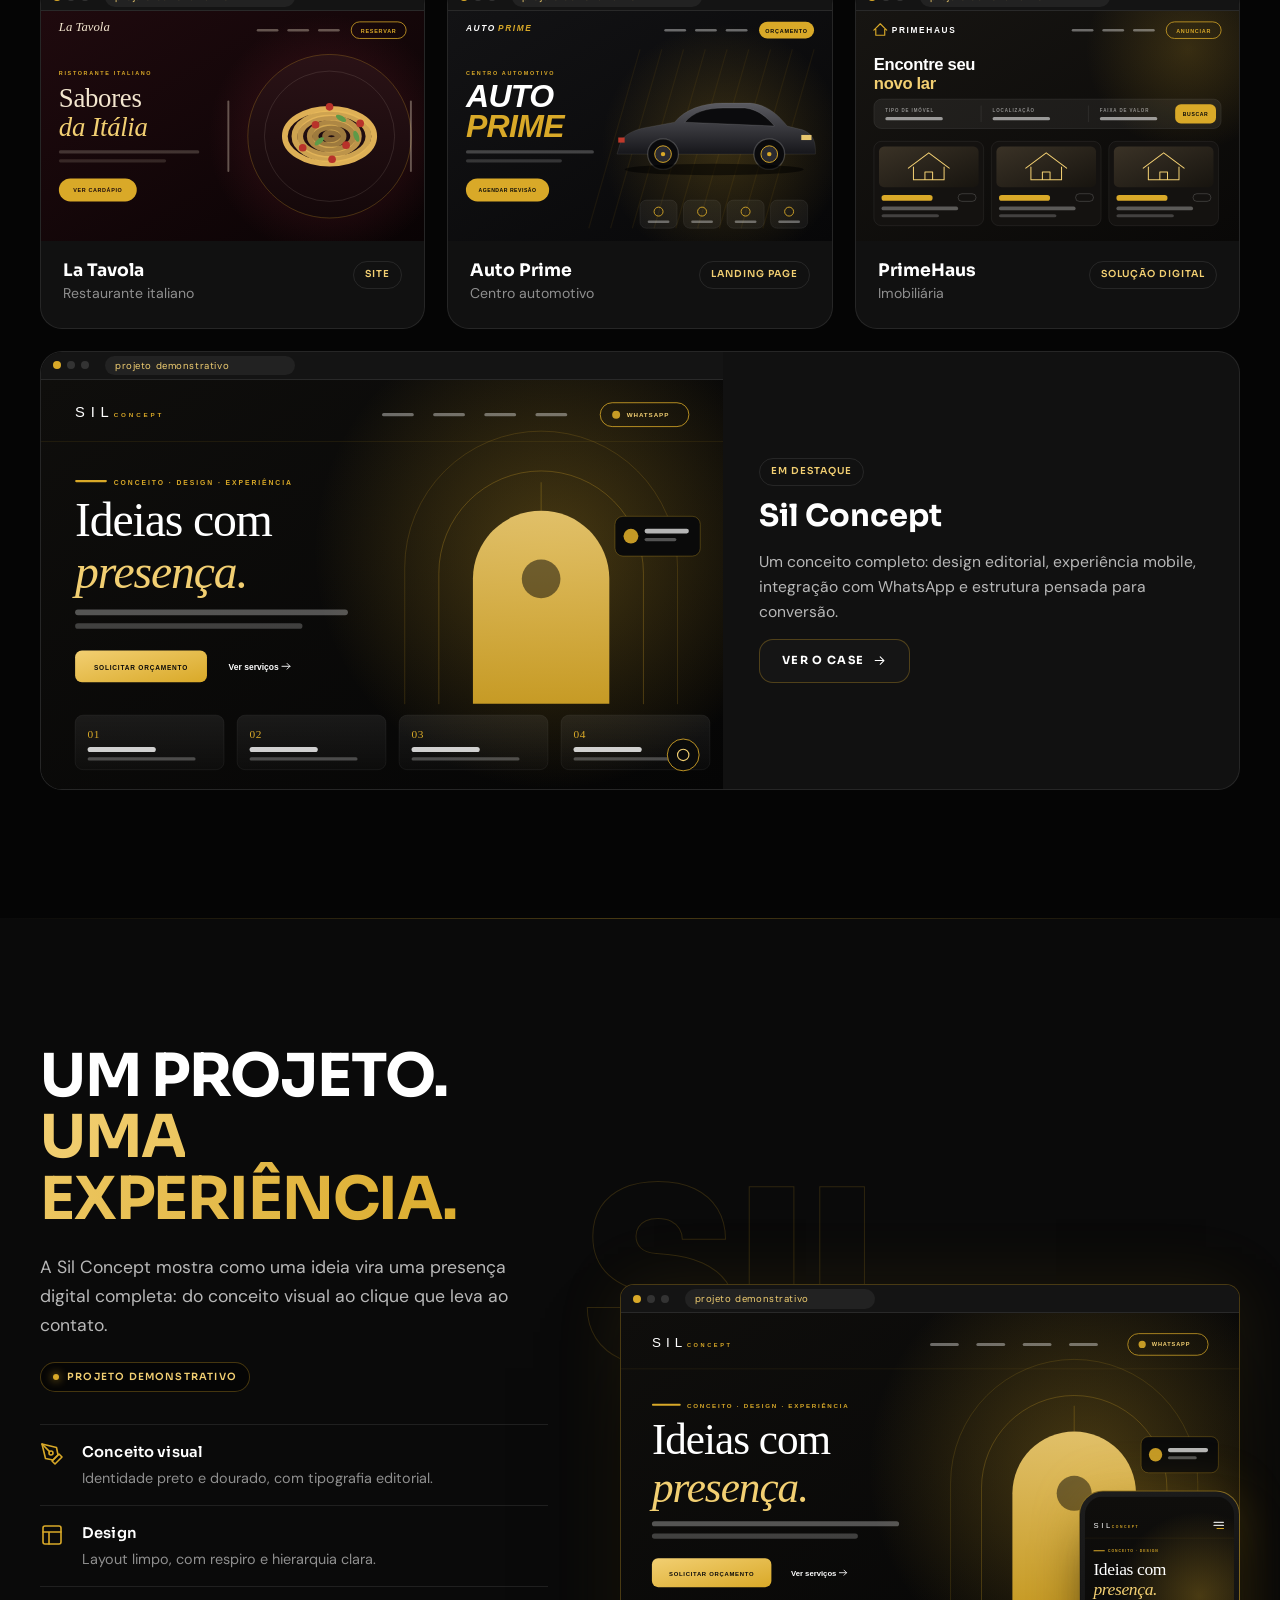
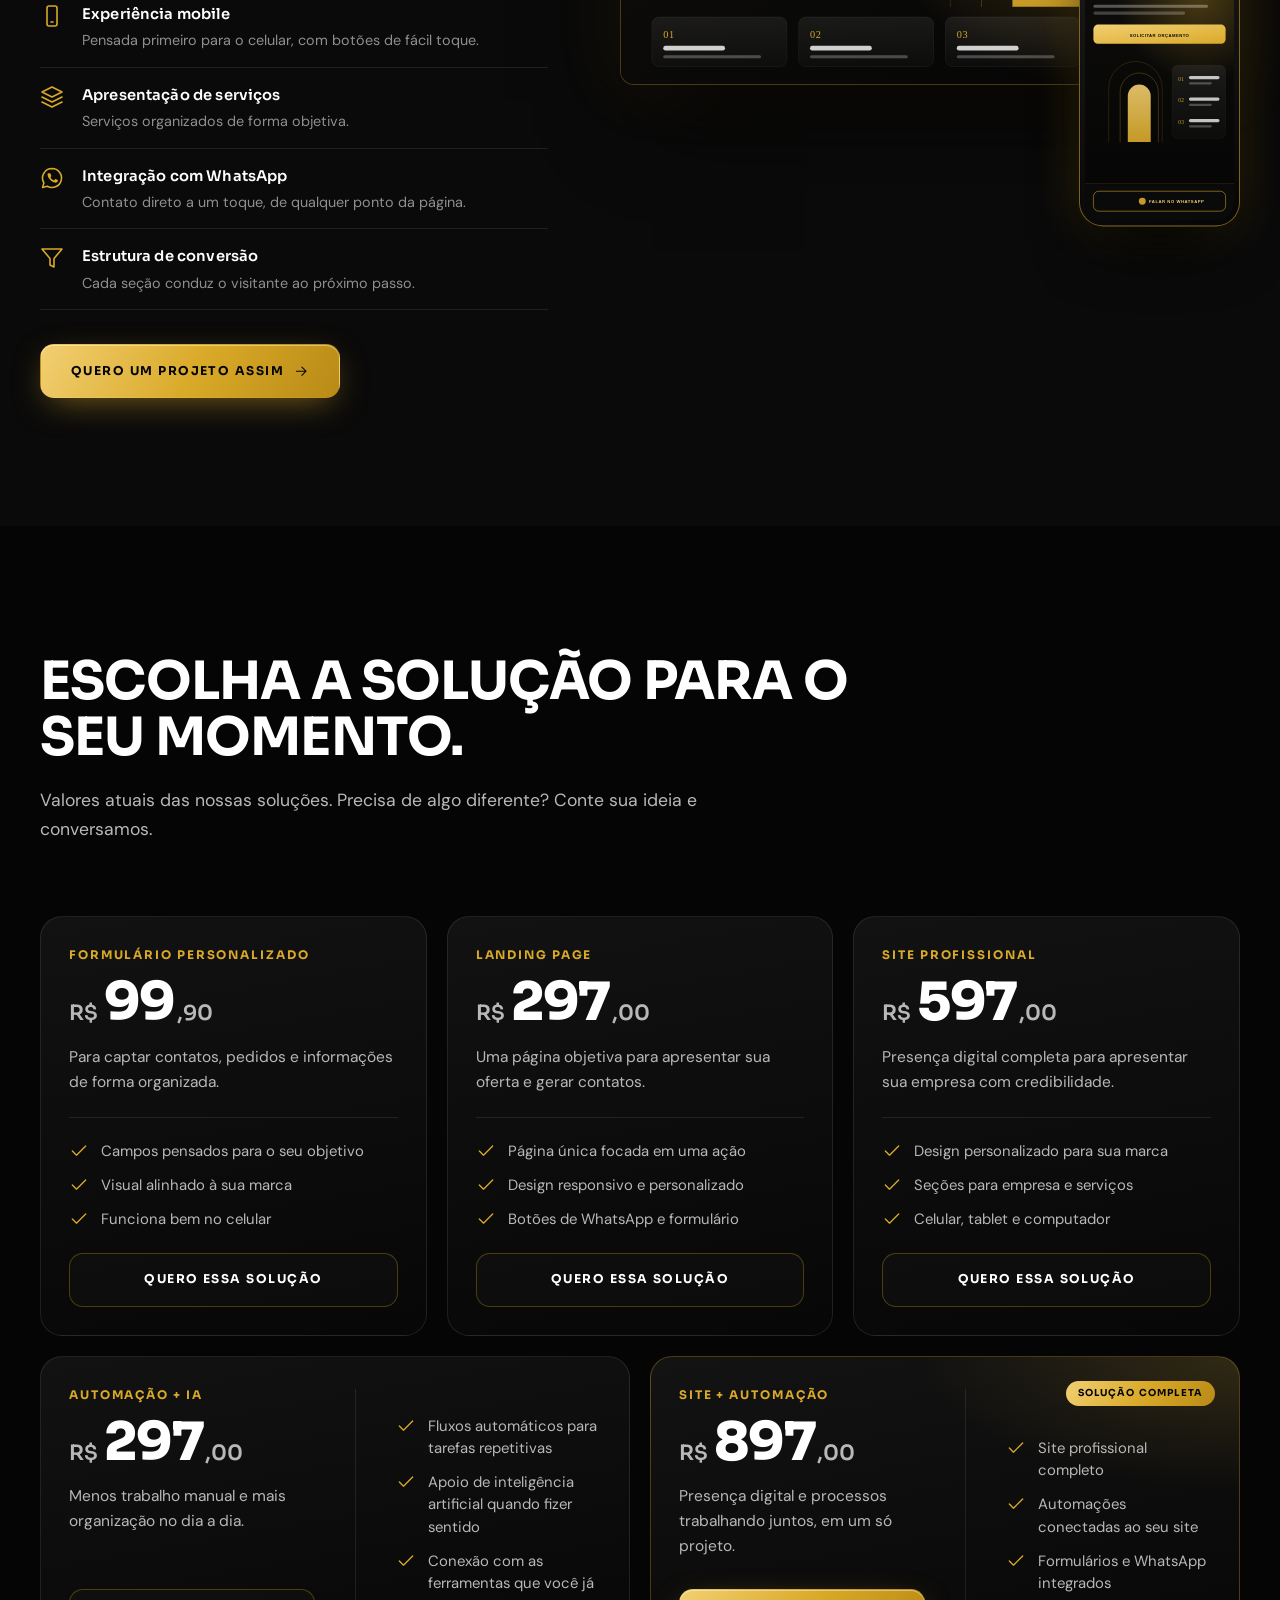
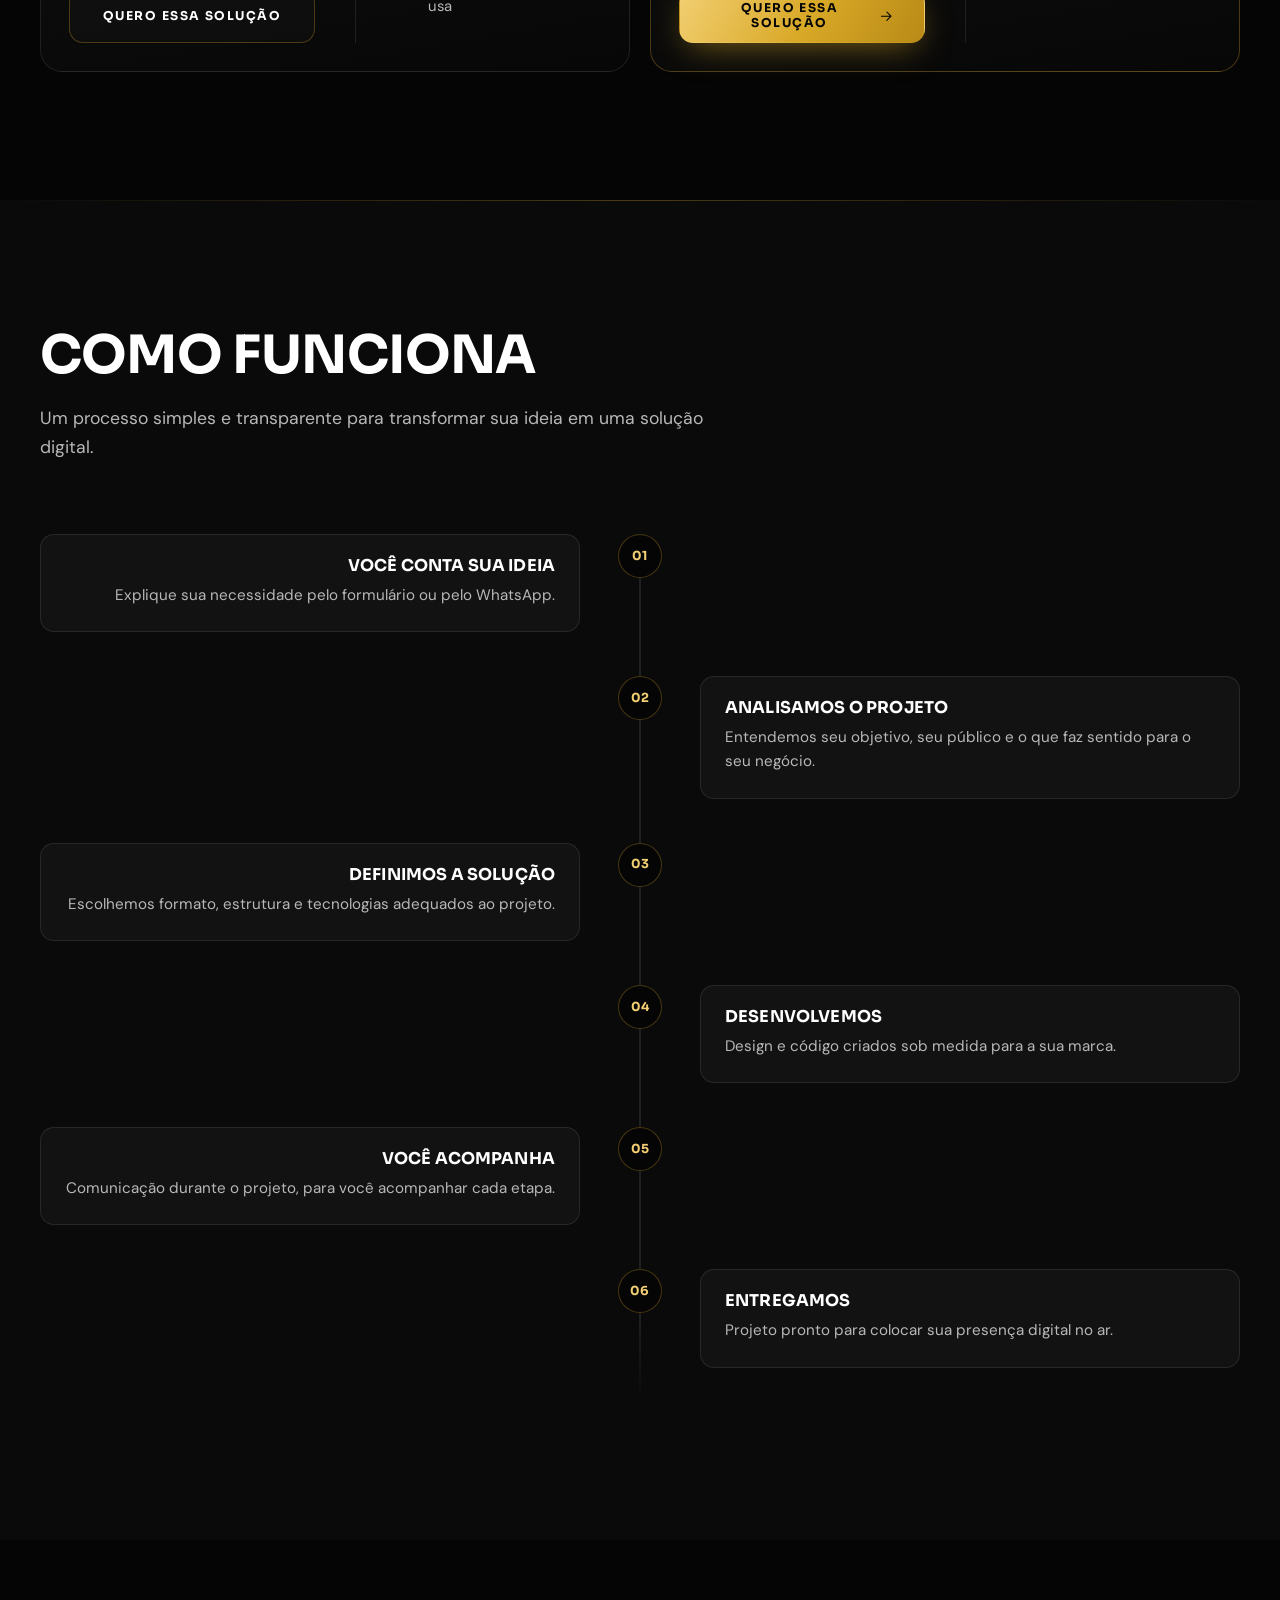
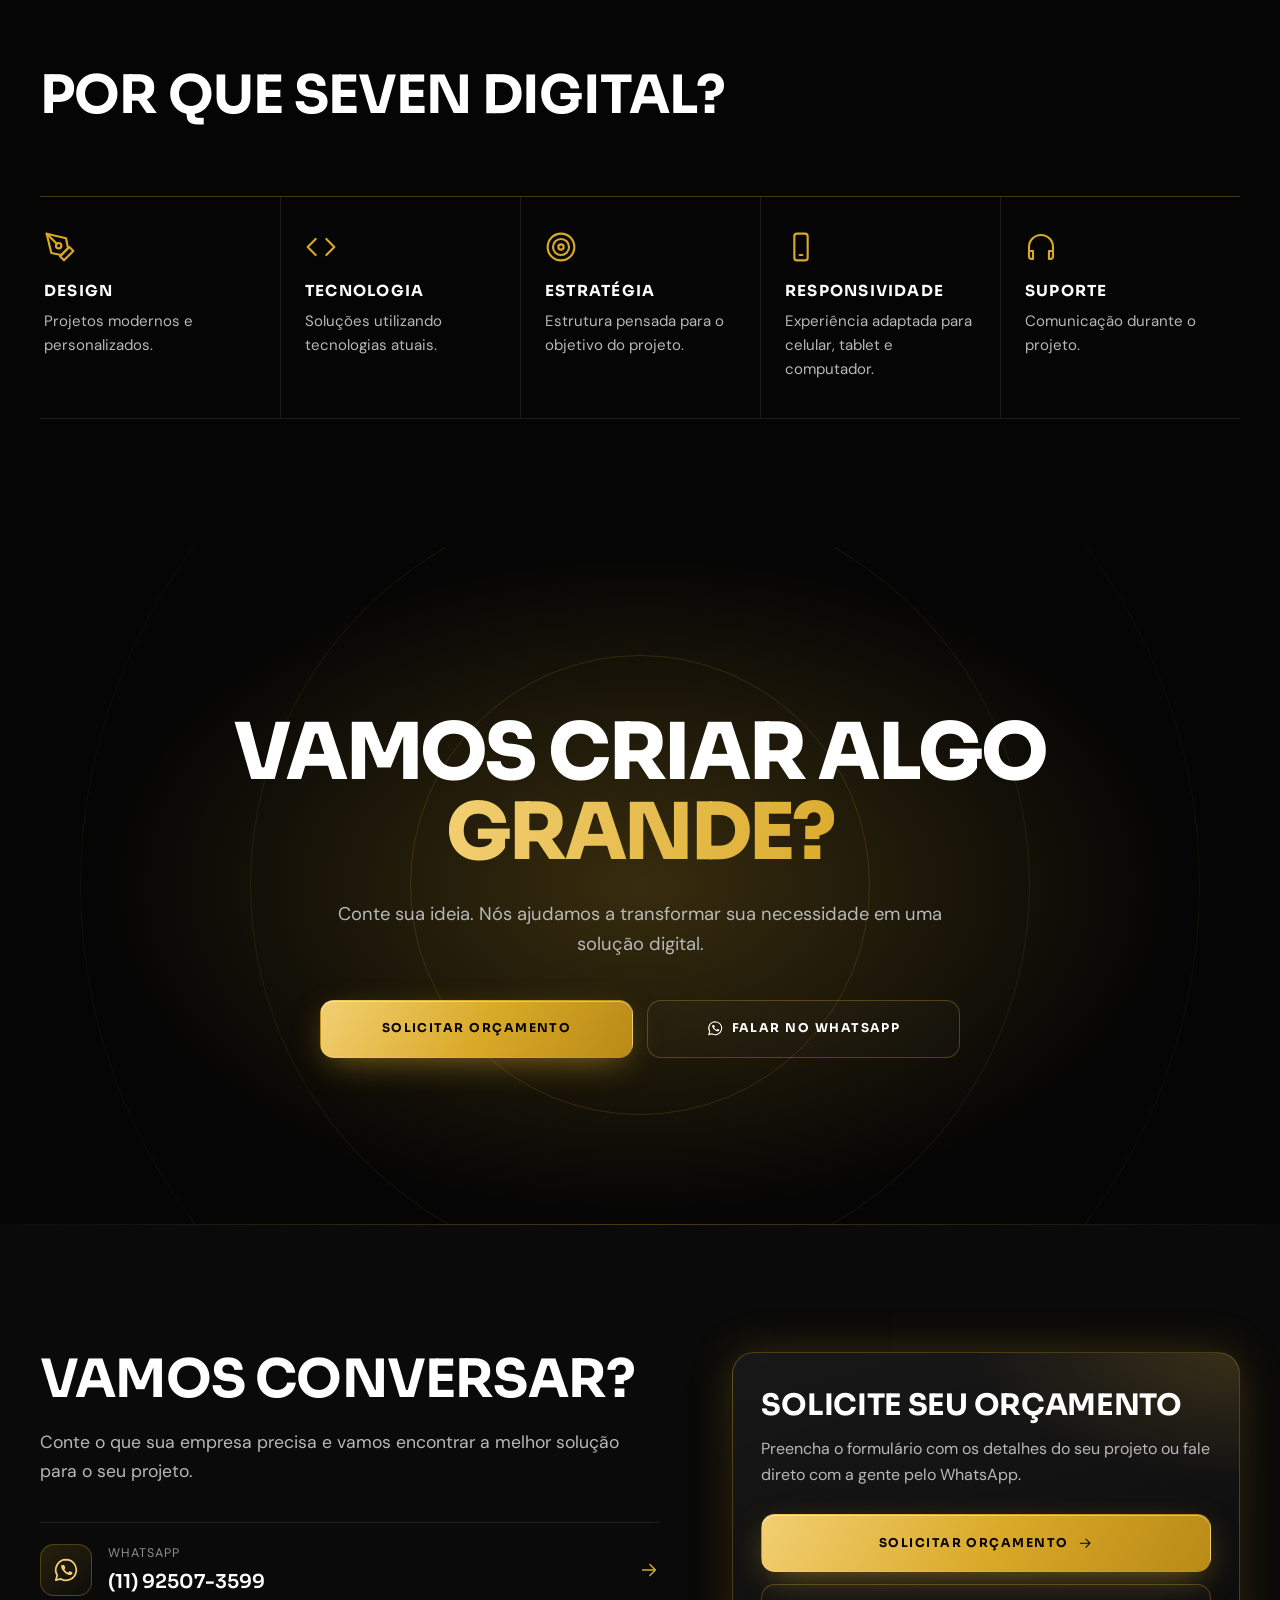
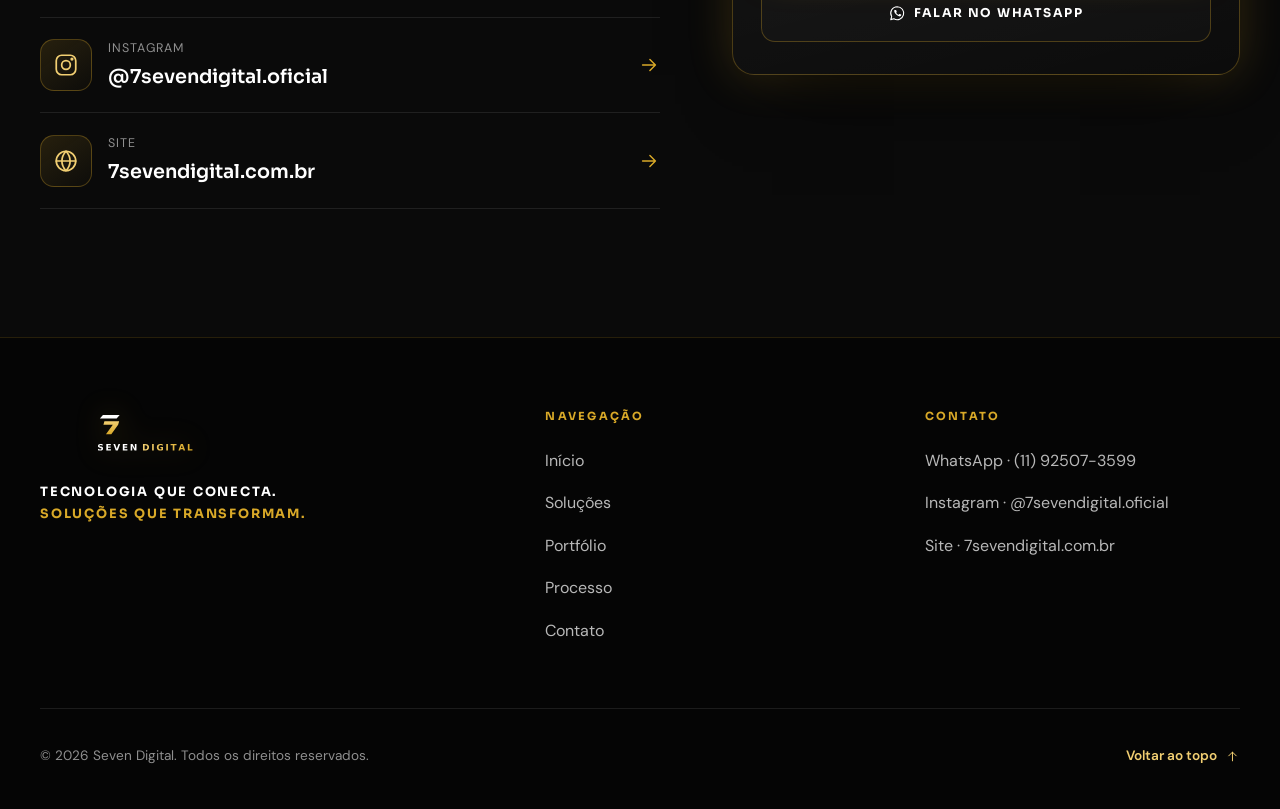
==== commit 325c8537: "Update index.html" ====
--- a/index.html
+++ b/index.html
@@ -140,7 +140,7 @@
       <a class="btn btn-gold btn-lg btn-block" href="https://forms.gle/KtNwPCZXfM6QrTa49" target="_blank" rel="noopener noreferrer"><span>Solicitar orçamento</span></a>
       <a class="btn btn-outline btn-lg btn-block" href="https://wa.me/5511925073599?text=Ol%C3%A1%21%20Conheci%20a%20Seven%20Digital%20pelo%20site%20e%20gostaria%20de%20saber%20mais." target="_blank" rel="noopener noreferrer"><svg class="i" aria-hidden="true"><use href="#i-whatsapp"/></svg><span>Falar no WhatsApp</span></a>
     </div>
-    <p class="menu-foot">(11) 91442-5820 &nbsp;·&nbsp; @7sevendigital.oficial</p>
+    <p class="menu-foot">(11) 92507-3599 &nbsp;·&nbsp; @7sevendigital.oficial</p>
   </div>
 </div>
 
@@ -678,7 +678,7 @@
       <div class="contact-list" data-stagger>
         <a class="contact-item" data-reveal href="https://wa.me/5511925073599?text=Ol%C3%A1%21%20Conheci%20a%20Seven%20Digital%20pelo%20site%20e%20gostaria%20de%20saber%20mais%20sobre%20os%20servi%C3%A7os." target="_blank" rel="noopener noreferrer">
           <span class="icon-tile"><svg class="i" aria-hidden="true"><use href="#i-whatsapp"/></svg></span>
-          <span><small>WhatsApp</small><b>(11) 91442-5820</b></span>
+          <span><small>WhatsApp</small><b>(11) 92507-3599</b></span>
           <svg class="i i-arrow" aria-hidden="true"><use href="#i-arrow"/></svg>
         </a>
         <a class="contact-item" data-reveal href="https://www.instagram.com/7sevendigital.oficial/" target="_blank" rel="noopener noreferrer">
@@ -734,7 +734,7 @@
       <div class="footer-col">
         <h3>Contato</h3>
         <ul>
-          <li><a href="https://wa.me/5511925073599?text=Ol%C3%A1%21%20Conheci%20a%20Seven%20Digital%20pelo%20site%20e%20gostaria%20de%20saber%20mais." target="_blank" rel="noopener noreferrer">WhatsApp · (11) 91442-5820</a></li>
+          <li><a href="https://wa.me/5511925073599?text=Ol%C3%A1%21%20Conheci%20a%20Seven%20Digital%20pelo%20site%20e%20gostaria%20de%20saber%20mais." target="_blank" rel="noopener noreferrer">WhatsApp · (11) 92507-3599</a></li>
           <li><a href="https://www.instagram.com/7sevendigital.oficial/" target="_blank" rel="noopener noreferrer">Instagram · @7sevendigital.oficial</a></li>
           <li><a href="https://7sevendigital.com.br" target="_blank" rel="noopener noreferrer">Site · 7sevendigital.com.br</a></li>
         </ul>
